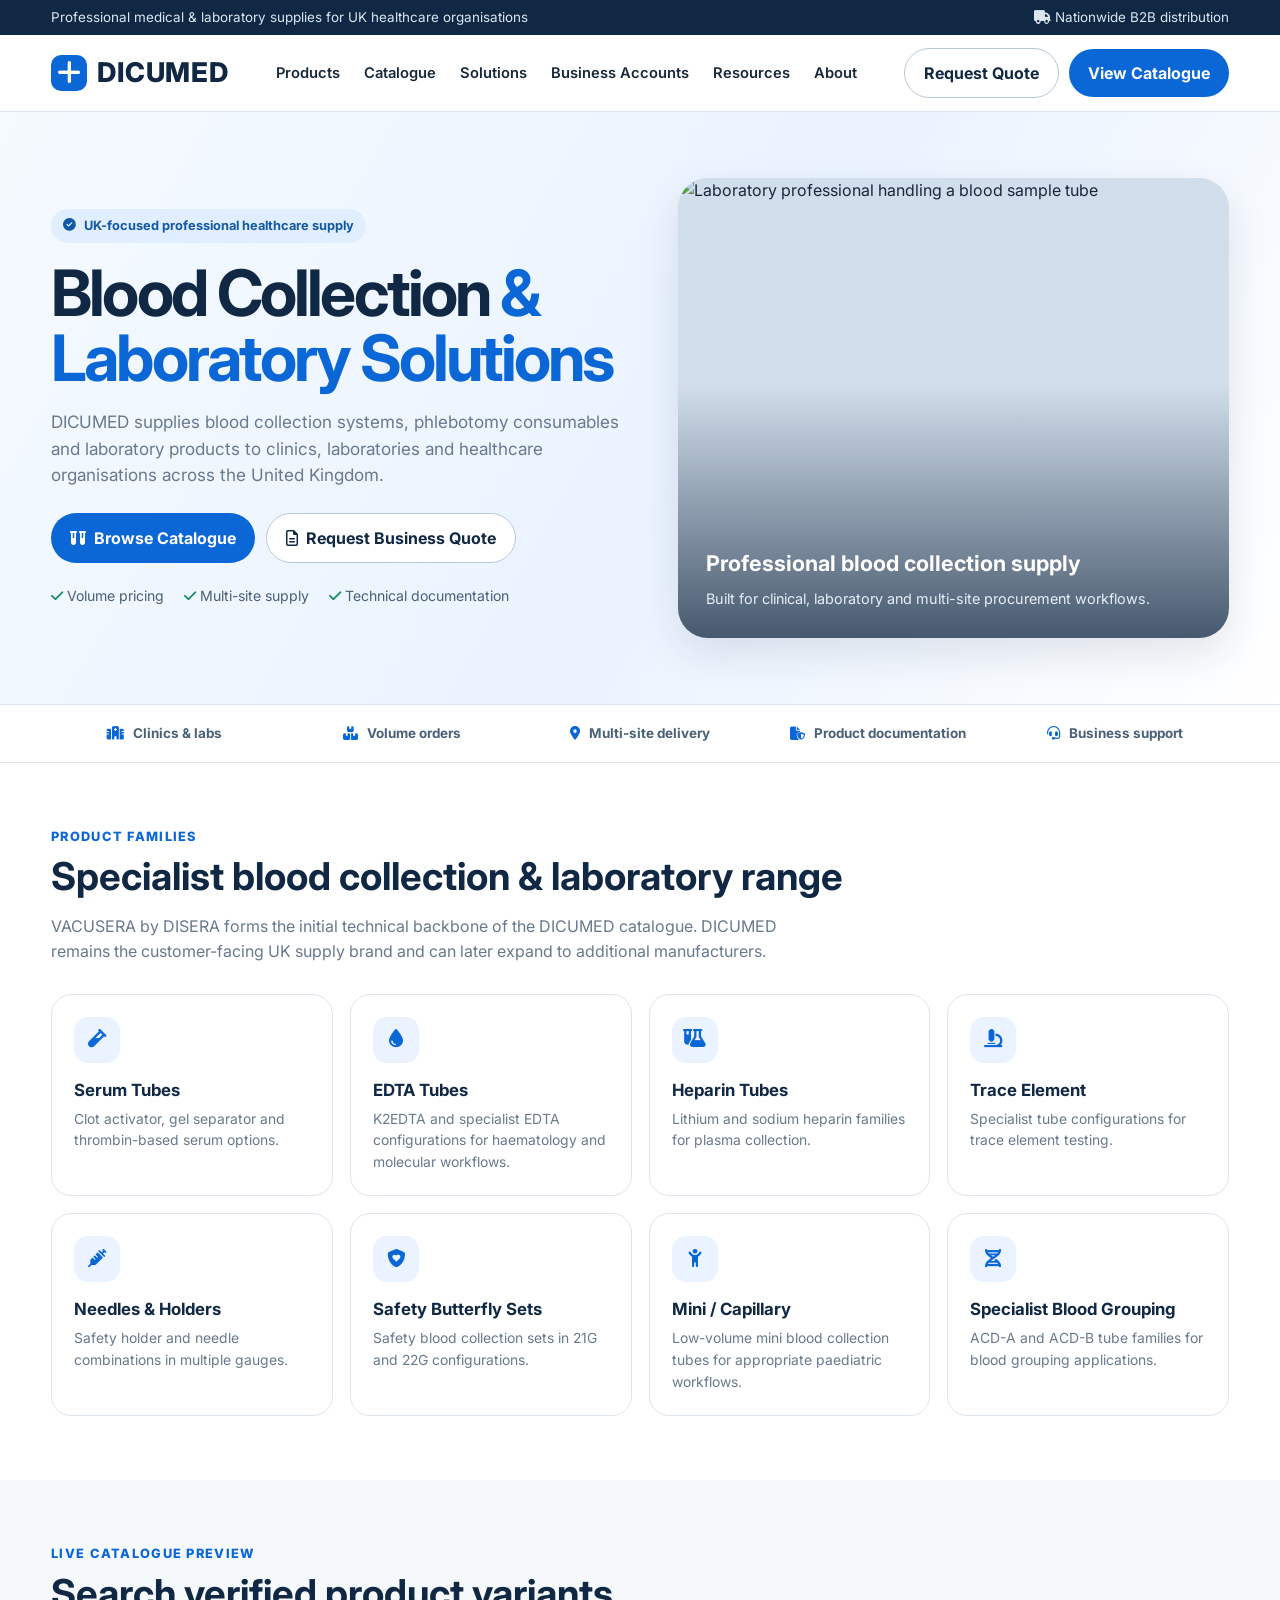
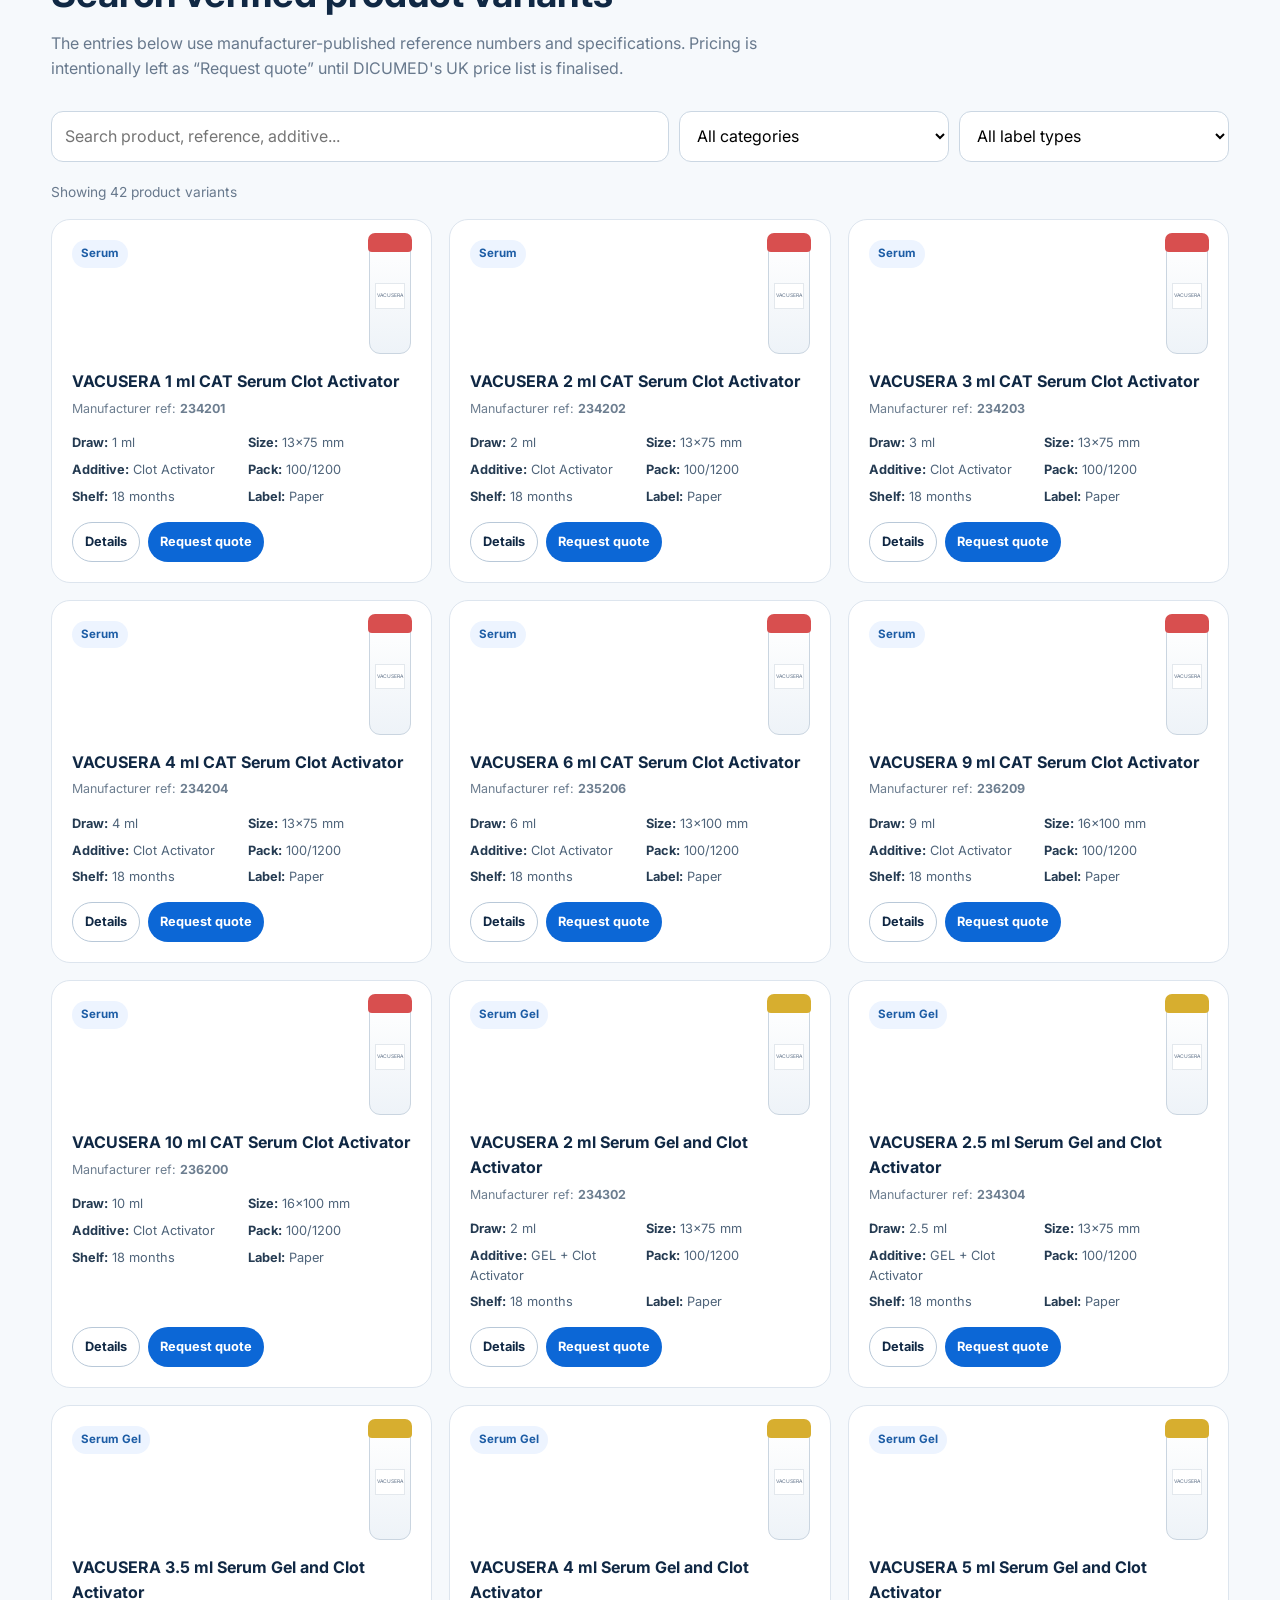
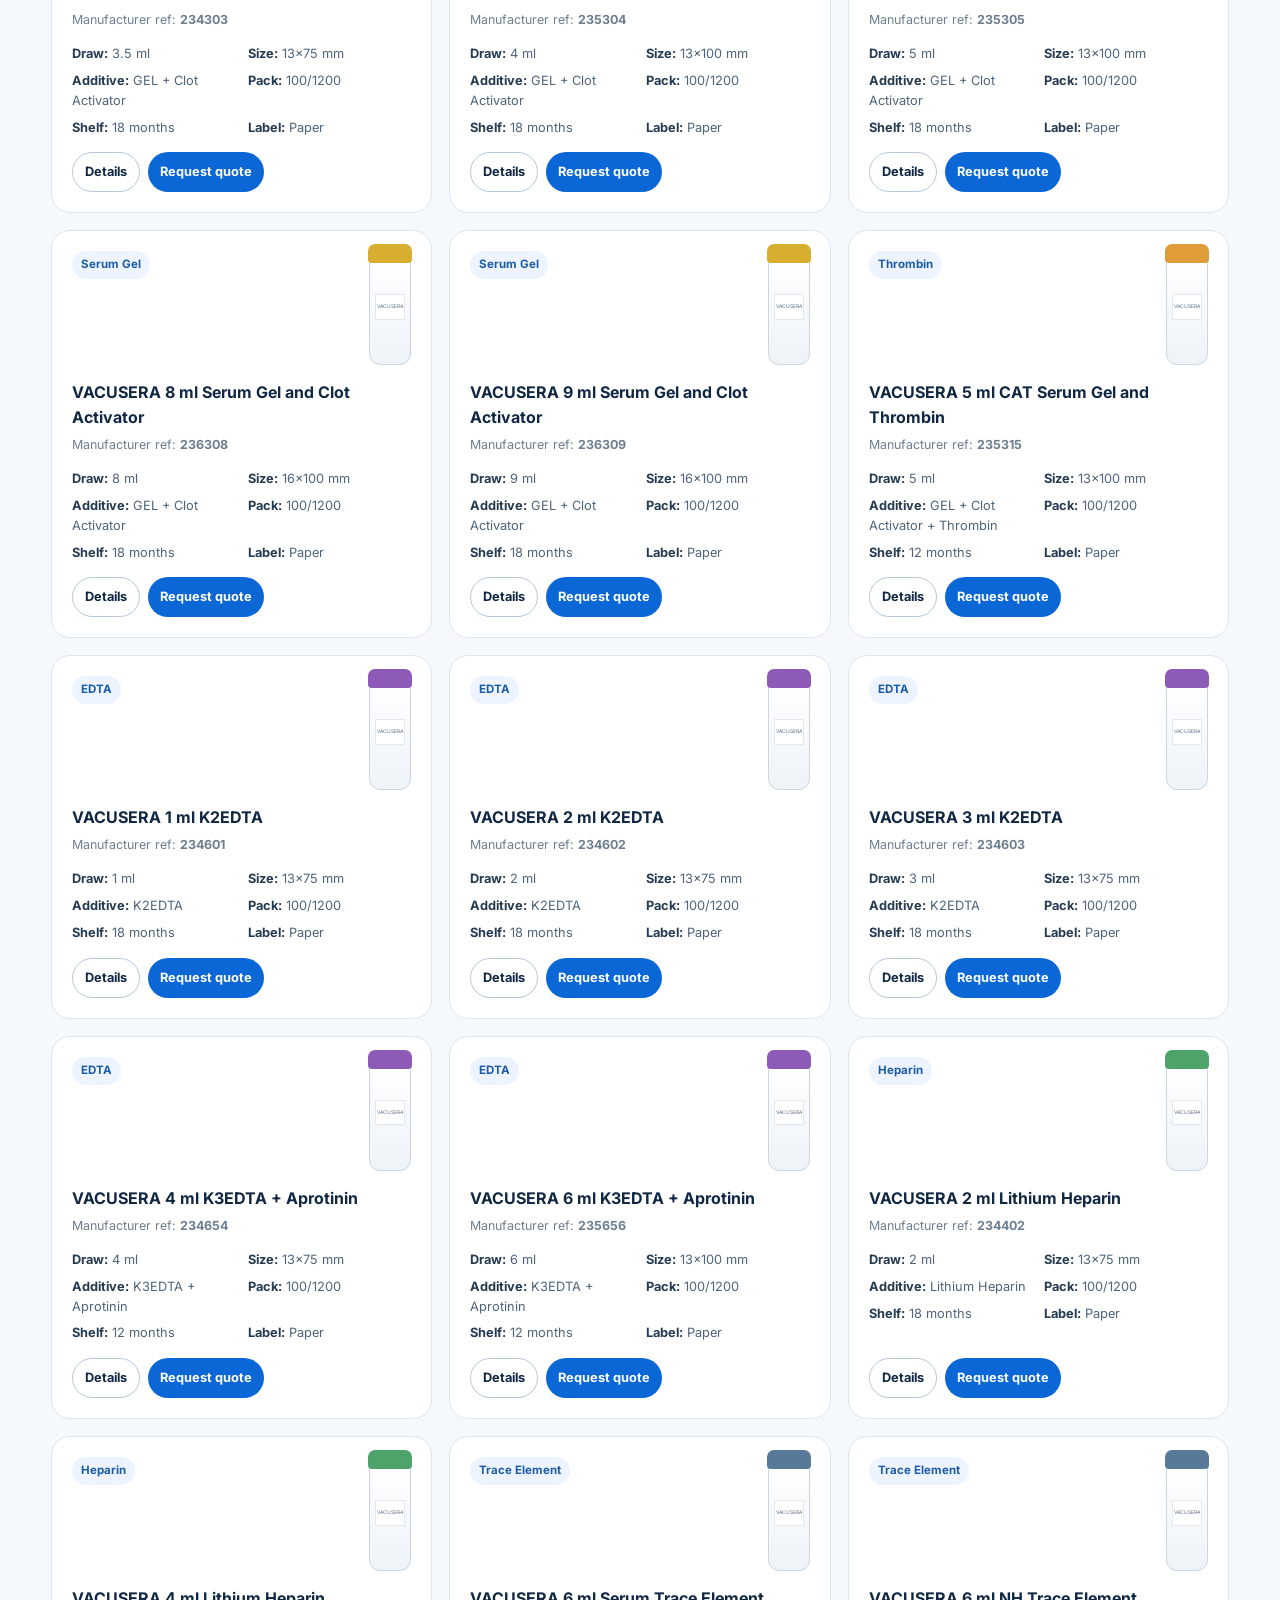
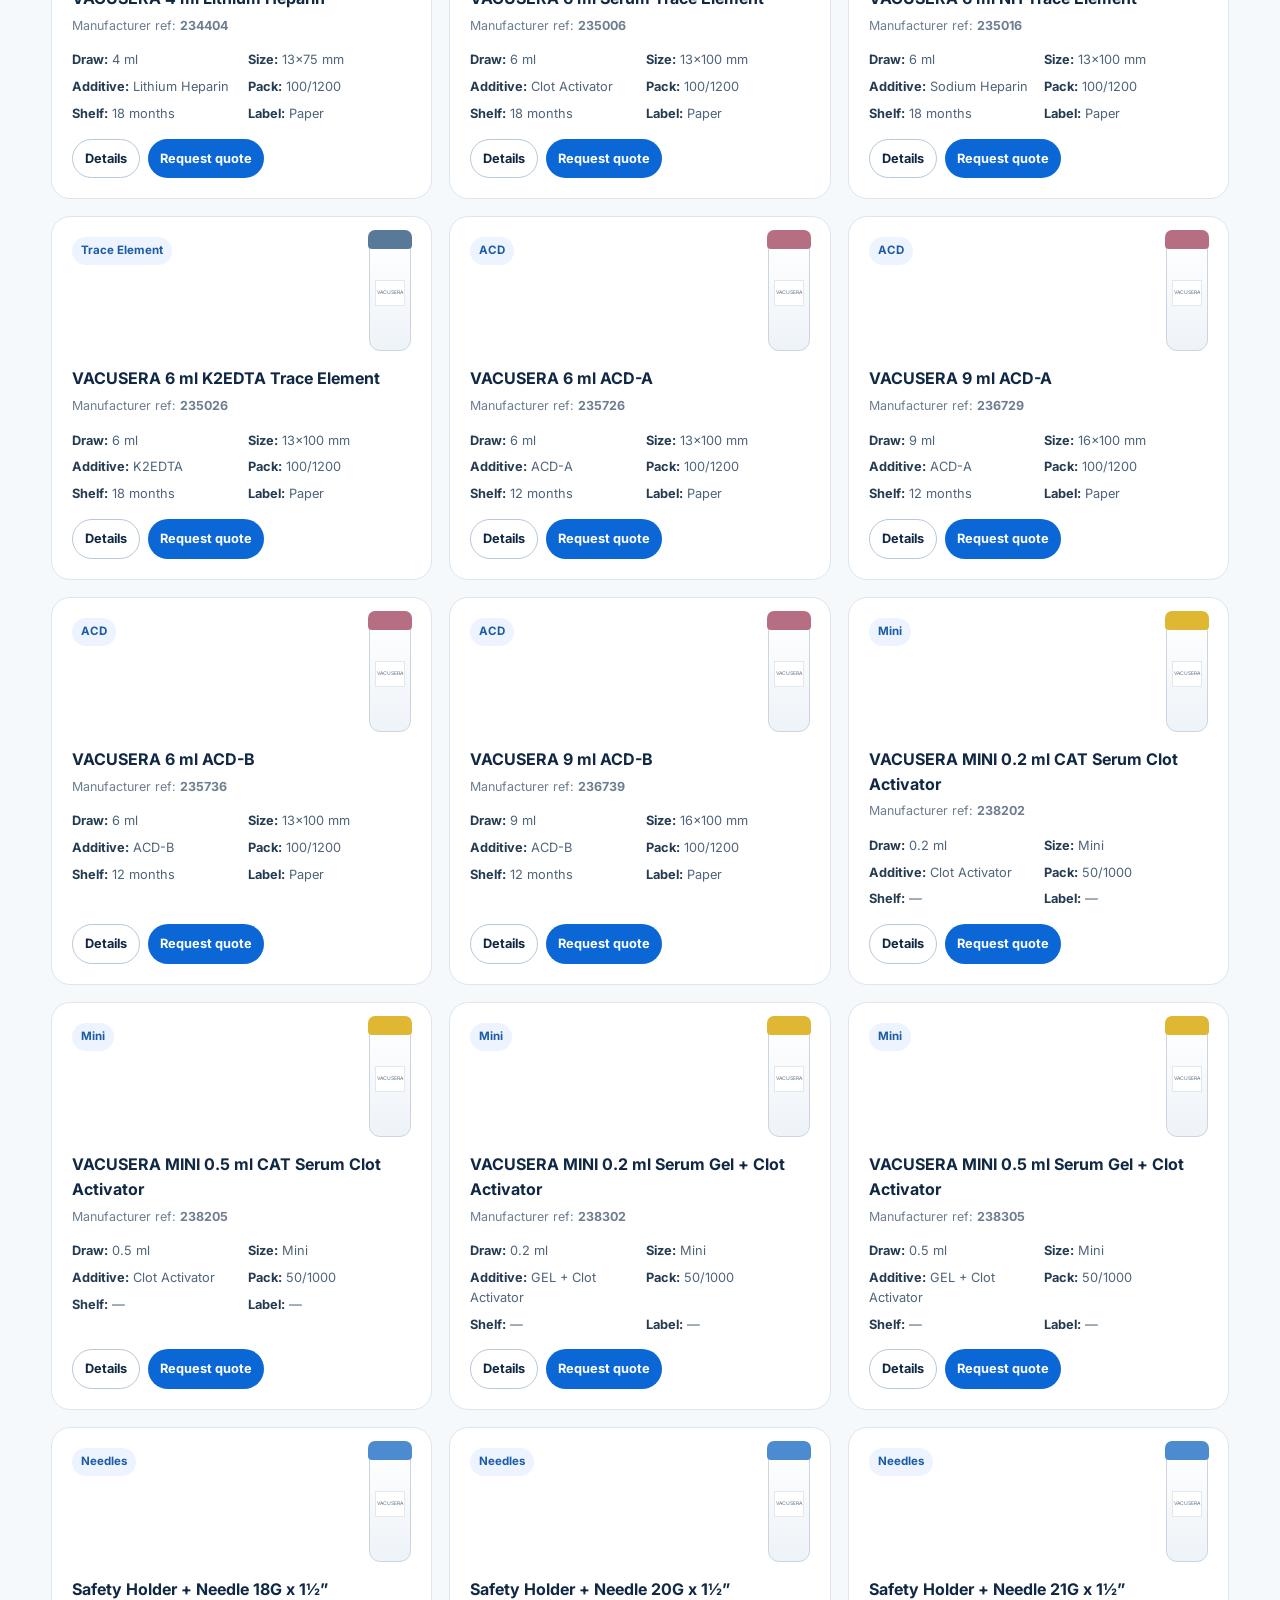
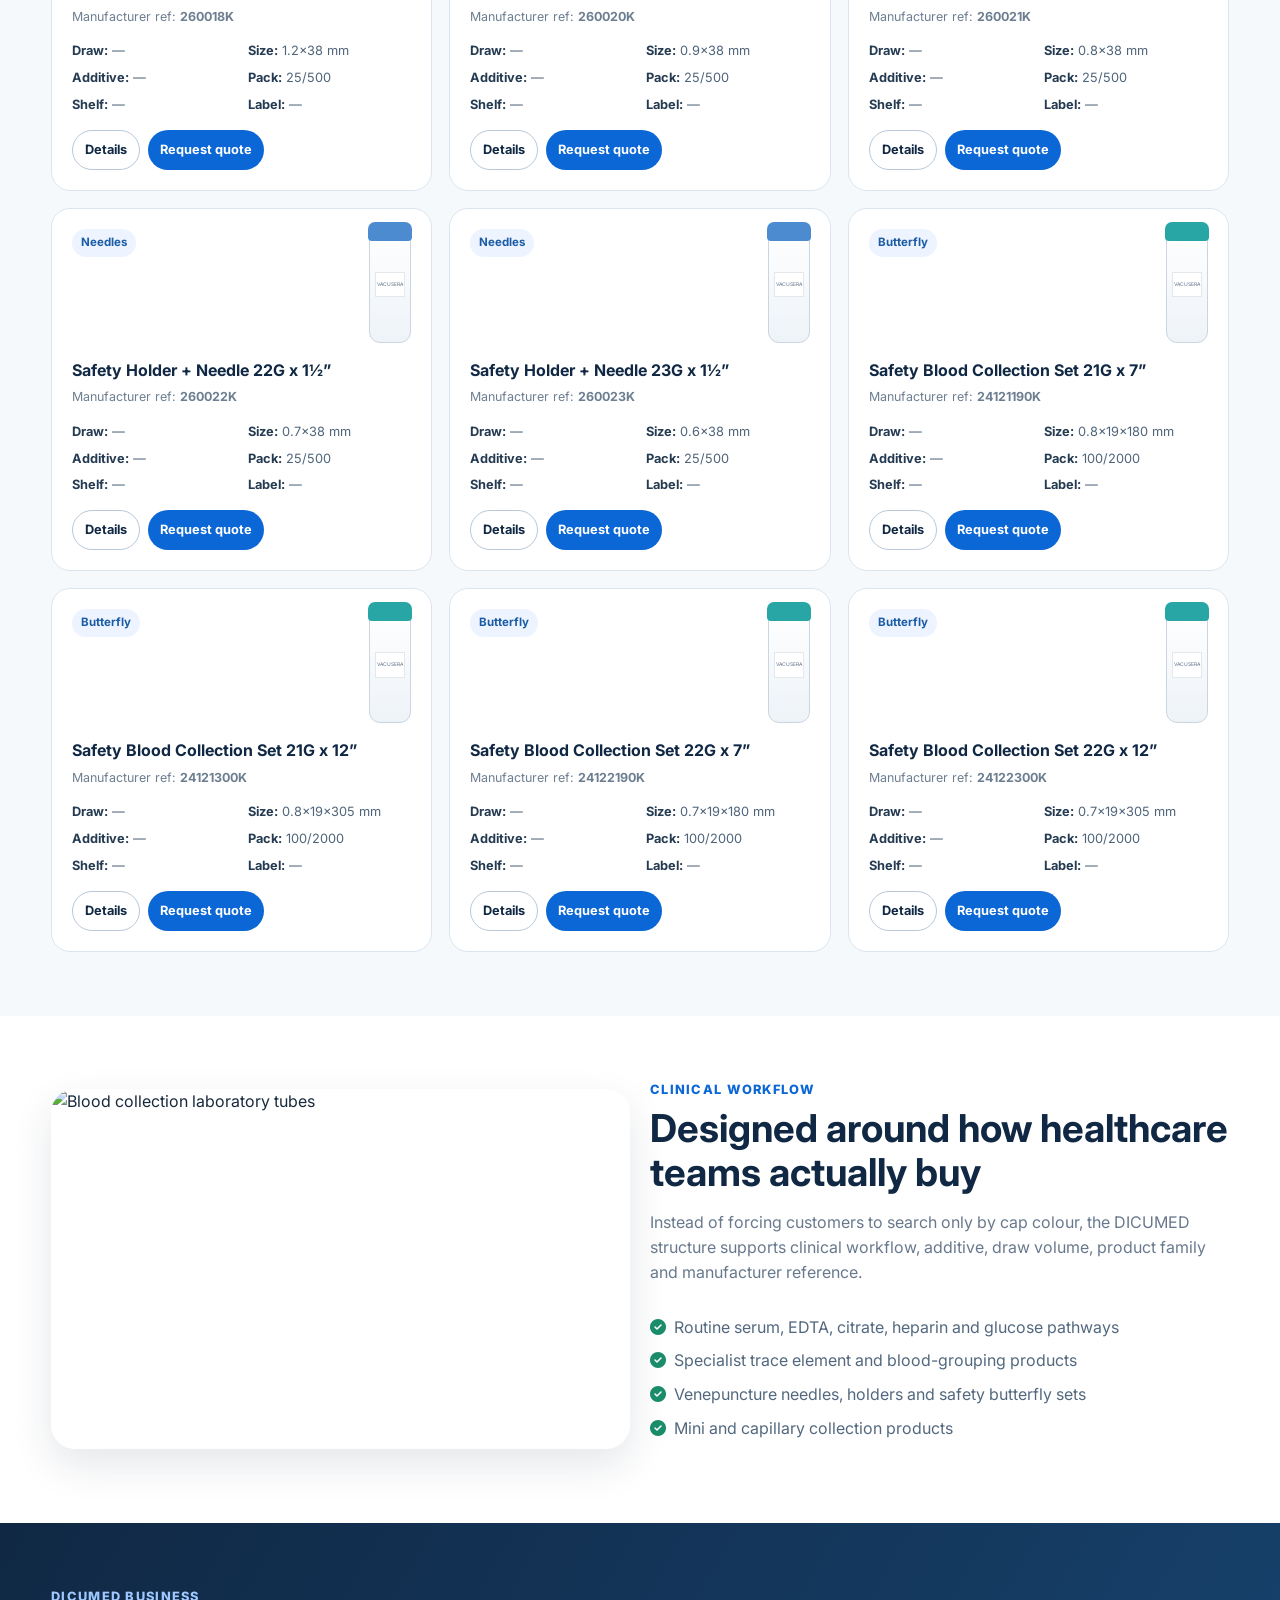
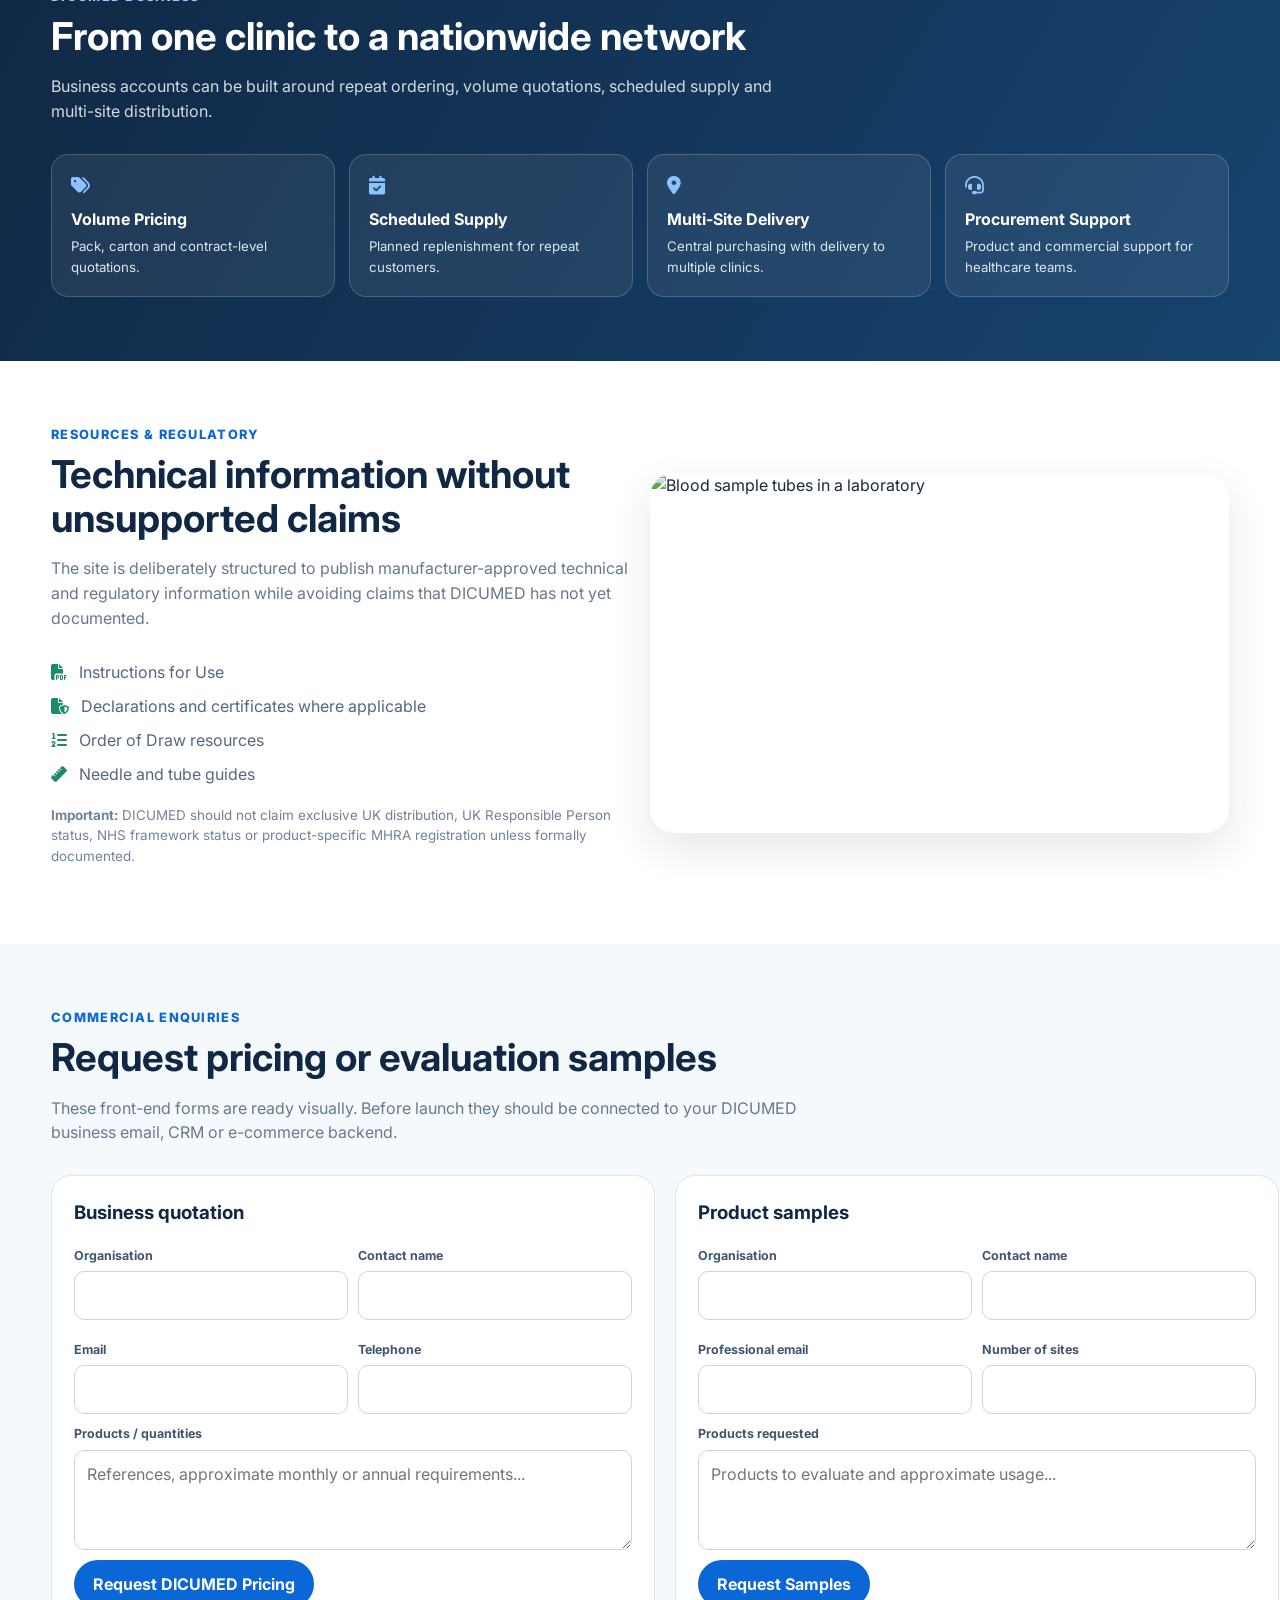
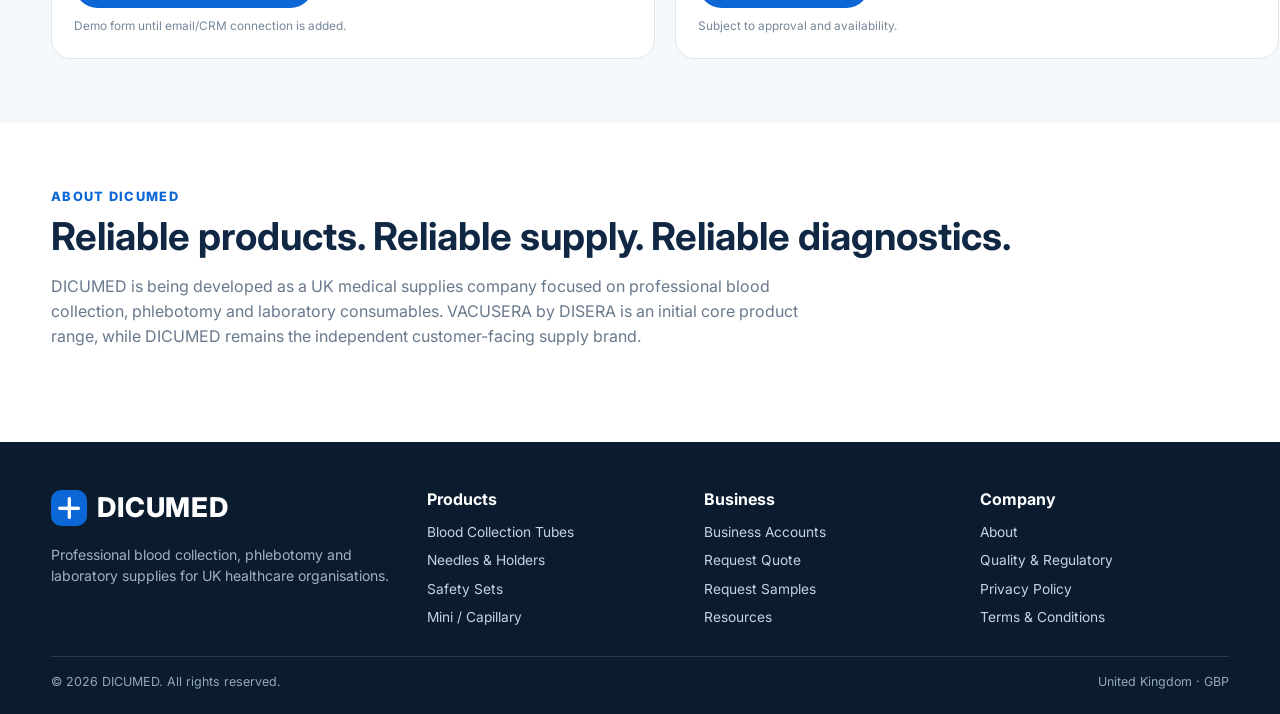
==== index.html @ ba22ffe6 "Add files via upload" ====
<!doctype html>
<html lang="en">
<head>
<meta charset="utf-8">
<meta name="viewport" content="width=device-width,initial-scale=1">
<title>DICUMED | Blood Collection & Laboratory Supplies UK</title>
<meta name="description" content="DICUMED professional blood collection, phlebotomy and laboratory supplies for UK healthcare organisations.">
<link rel="preconnect" href="https://fonts.googleapis.com">
<link rel="preconnect" href="https://fonts.gstatic.com" crossorigin>
<link href="https://fonts.googleapis.com/css2?family=Inter:wght@400;500;600;700;800&display=swap" rel="stylesheet">
<link rel="stylesheet" href="https://cdnjs.cloudflare.com/ajax/libs/font-awesome/6.6.0/css/all.min.css">
<style>
:root{--navy:#102844;--blue:#0c67d6;--blue2:#eaf3ff;--ink:#18293c;--muted:#68798d;--line:#dde5ee;--bg:#f6f9fc;--green:#1a8c69;--white:#fff;--shadow:0 16px 40px rgba(16,40,68,.11)}
*{box-sizing:border-box}html{scroll-behavior:smooth}body{margin:0;font-family:Inter,Arial,sans-serif;color:var(--ink);background:#fff;line-height:1.55}a{color:inherit;text-decoration:none}button,input,select,textarea{font:inherit}
.wrap{width:min(1200px,92%);margin:auto}
.top{background:var(--navy);color:#dbe6f1;font-size:.84rem}.top .wrap{display:flex;justify-content:space-between;gap:16px;align-items:center;min-height:35px;flex-wrap:wrap}
header{position:sticky;top:0;z-index:20;background:rgba(255,255,255,.97);border-bottom:1px solid var(--line);backdrop-filter:blur(8px)}.nav{min-height:76px;display:flex;align-items:center;justify-content:space-between;gap:22px}
.logo{display:flex;align-items:center;gap:10px;font-size:1.7rem;font-weight:800;color:var(--navy);letter-spacing:.03em}.logo span{width:36px;height:36px;border-radius:10px;background:var(--blue);display:grid;place-items:center;color:#fff}
.links{display:flex;gap:24px;align-items:center;font-size:.92rem;font-weight:600}.links a:hover{color:var(--blue)}.actions{display:flex;gap:10px;align-items:center}
.btn{border:0;border-radius:999px;padding:12px 19px;font-weight:700;cursor:pointer;display:inline-flex;align-items:center;gap:8px}.primary{background:var(--blue);color:white}.outline{border:1px solid #b8c8d8;background:white;color:var(--navy)}
.hero{background:linear-gradient(120deg,#f5faff 0,#eaf3ff 55%,#fff 100%);padding:66px 0;border-bottom:1px solid var(--line)}.heroGrid{display:grid;grid-template-columns:1.03fr .97fr;gap:42px;align-items:center}
.badge{display:inline-flex;gap:8px;align-items:center;background:#e1eeff;color:#1158a5;border-radius:999px;padding:7px 12px;font-size:.8rem;font-weight:700}
h1{font-size:clamp(2.6rem,5vw,4.7rem);line-height:1.02;letter-spacing:-.045em;color:var(--navy);margin:17px 0 19px}h1 em{font-style:normal;color:var(--blue)}.hero p{color:var(--muted);font-size:1.07rem;max-width:690px}
.heroBtns{display:flex;gap:11px;flex-wrap:wrap;margin-top:24px}.heroFacts{display:flex;gap:20px;flex-wrap:wrap;margin-top:22px;color:#496079;font-size:.88rem}.heroFacts i{color:var(--green)}
.photoCard{position:relative;min-height:460px;border-radius:30px;overflow:hidden;box-shadow:var(--shadow);background:#dce8f5}.photoCard img{width:100%;height:100%;position:absolute;object-fit:cover}.photoShade{position:absolute;inset:0;background:linear-gradient(to top,rgba(7,28,52,.7),rgba(7,28,52,.05) 55%)}
.photoCopy{position:absolute;bottom:0;padding:28px;color:white}.photoCopy h3{font-size:1.35rem;margin:0 0 7px}.photoCopy p{color:#e6eef6;font-size:.9rem;margin:0}
.trust{border-bottom:1px solid var(--line)}.trust .wrap{display:grid;grid-template-columns:repeat(5,1fr);gap:10px;padding:18px 0;text-align:center;font-size:.84rem;font-weight:700;color:#4b6178}.trust i{color:var(--blue);margin-right:6px}
section{padding:64px 0}.kicker{color:var(--blue);font-size:.8rem;font-weight:800;text-transform:uppercase;letter-spacing:.1em}h2{font-size:clamp(1.9rem,3vw,2.7rem);line-height:1.13;color:var(--navy);margin:8px 0 10px}.intro{max-width:760px;color:var(--muted);margin-bottom:30px}
.catGrid{display:grid;grid-template-columns:repeat(4,1fr);gap:17px}.cat{border:1px solid var(--line);border-radius:20px;padding:22px;background:#fff;transition:.2s;cursor:pointer}.cat:hover{transform:translateY(-3px);box-shadow:var(--shadow)}.icon{width:46px;height:46px;border-radius:14px;display:grid;place-items:center;background:var(--blue2);color:var(--blue);font-size:1.15rem;margin-bottom:14px}.cat h3{margin:0 0 6px;color:var(--navy);font-size:1.05rem}.cat p{margin:0;color:var(--muted);font-size:.87rem}
.catalogue{background:var(--bg)}.tools{display:grid;grid-template-columns:1.6fr .7fr .7fr;gap:10px;margin:20px 0}.tools input,.tools select{border:1px solid #cbd7e3;border-radius:12px;padding:12px 13px;background:white}
.count{color:var(--muted);font-size:.86rem;margin:10px 0 16px}.grid{display:grid;grid-template-columns:repeat(3,1fr);gap:17px}.product{background:white;border:1px solid var(--line);border-radius:19px;padding:20px;display:flex;flex-direction:column;min-height:320px}.prodTop{display:flex;justify-content:space-between;gap:12px;align-items:flex-start}.pill{background:#edf4ff;color:#1c5ca5;border-radius:999px;padding:5px 9px;font-size:.72rem;font-weight:700}.tubeViz{width:42px;height:114px;border:1px solid #cad5e0;border-radius:7px 7px 11px 11px;position:relative;background:linear-gradient(#fff,#eef3f8);flex:0 0 auto}.tubeViz:before{content:"";position:absolute;top:-8px;left:-2px;right:-2px;height:19px;border-radius:7px 7px 4px 4px;background:var(--cap,#d9b83a)}.tubeViz:after{content:"VACUSERA";position:absolute;left:5px;right:5px;top:42px;background:white;border:1px solid #e3e8ed;color:#61738a;font-size:5px;text-align:center;padding:8px 0}
.product h3{font-size:1rem;color:var(--navy);margin:15px 0 5px}.ref{color:#6d7e90;font-size:.78rem}.specs{display:grid;grid-template-columns:1fr 1fr;gap:7px 12px;margin:15px 0;color:#4f647a;font-size:.8rem}.specs b{color:#253b52;font-weight:700}.prodBtns{margin-top:auto;display:flex;gap:8px}.small{padding:9px 12px;font-size:.8rem}
.banner{background:linear-gradient(120deg,var(--navy),#17436f);color:white}.banner h2,.banner .intro{color:white}.banner .intro{opacity:.82}.benefits{display:grid;grid-template-columns:repeat(4,1fr);gap:14px}.benefit{border:1px solid rgba(255,255,255,.18);background:rgba(255,255,255,.07);padding:19px;border-radius:17px}.benefit i{color:#8ec2ff;font-size:1.15rem}.benefit h4{margin:9px 0 4px}.benefit p{font-size:.83rem;color:#dbe7f1;margin:0}
.imageBand{display:grid;grid-template-columns:1fr 1fr;gap:20px;align-items:center}.imageBand img{width:100%;height:360px;object-fit:cover;border-radius:24px;box-shadow:var(--shadow)}.check{list-style:none;padding:0;margin:18px 0;display:grid;gap:9px;color:#53687e}.check i{color:var(--green);margin-right:8px}
.forms{display:grid;grid-template-columns:1fr 1fr;gap:20px}form{border:1px solid var(--line);border-radius:20px;padding:22px;background:white}form h3{margin-top:0;color:var(--navy)}label{font-size:.78rem;font-weight:700;color:#40566e}.row{display:grid;grid-template-columns:1fr 1fr;gap:10px}.field{display:flex;flex-direction:column;gap:6px;margin-bottom:10px}input,textarea{border:1px solid #cad6e1;border-radius:10px;padding:11px 12px}textarea{min-height:100px;resize:vertical}.note{font-size:.74rem;color:#75879a;margin-top:9px}
footer{background:#0b1c2f;color:#c6d4e2;padding:45px 0 22px}.foot{display:grid;grid-template-columns:1.4fr repeat(3,1fr);gap:28px}footer h4{color:white;margin:0 0 10px}footer ul{list-style:none;padding:0;margin:0;display:grid;gap:7px;font-size:.86rem}.bottom{border-top:1px solid #263b51;margin-top:28px;padding-top:15px;display:flex;justify-content:space-between;gap:14px;flex-wrap:wrap;font-size:.78rem;color:#94a8bb}
.modal{position:fixed;inset:0;background:rgba(6,22,39,.6);display:none;align-items:center;justify-content:center;padding:20px;z-index:50}.modalBox{width:min(720px,96%);background:white;border-radius:22px;padding:24px;max-height:88vh;overflow:auto}.close{float:right;border:0;background:#edf2f6;border-radius:50%;width:34px;height:34px;cursor:pointer}
@media(max-width:980px){.links{display:none}.heroGrid,.imageBand,.forms{grid-template-columns:1fr}.catGrid{grid-template-columns:repeat(2,1fr)}.grid{grid-template-columns:repeat(2,1fr)}.benefits{grid-template-columns:repeat(2,1fr)}.trust .wrap{grid-template-columns:repeat(2,1fr)}.foot{grid-template-columns:1fr 1fr}}
@media(max-width:620px){.top .wrap{justify-content:center;text-align:center;padding:6px 0}.outline.hideSm{display:none}.catGrid,.grid,.benefits,.trust .wrap,.foot,.row,.tools{grid-template-columns:1fr}section{padding:50px 0}.photoCard{min-height:360px}}
</style>
</head>
<body>
<div class="top"><div class="wrap"><span>Professional medical & laboratory supplies for UK healthcare organisations</span><span><i class="fa-solid fa-truck"></i> Nationwide B2B distribution</span></div></div>
<header><div class="wrap nav">
<a href="#home" class="logo"><span><i class="fa-solid fa-plus"></i></span>DICUMED</a>
<nav class="links"><a href="#products">Products</a><a href="#catalogue">Catalogue</a><a href="#solutions">Solutions</a><a href="#business">Business Accounts</a><a href="#resources">Resources</a><a href="#about">About</a></nav>
<div class="actions"><a class="btn outline hideSm" href="#quote">Request Quote</a><a class="btn primary" href="#catalogue">View Catalogue</a></div>
</div></header>

<main>
<section class="hero" id="home"><div class="wrap heroGrid">
<div>
<div class="badge"><i class="fa-solid fa-circle-check"></i> UK-focused professional healthcare supply</div>
<h1>Blood Collection <em>& Laboratory Solutions</em></h1>
<p>DICUMED supplies blood collection systems, phlebotomy consumables and laboratory products to clinics, laboratories and healthcare organisations across the United Kingdom.</p>
<div class="heroBtns"><a class="btn primary" href="#catalogue"><i class="fa-solid fa-vials"></i> Browse Catalogue</a><a class="btn outline" href="#quote"><i class="fa-regular fa-file-lines"></i> Request Business Quote</a></div>
<div class="heroFacts"><span><i class="fa-solid fa-check"></i> Volume pricing</span><span><i class="fa-solid fa-check"></i> Multi-site supply</span><span><i class="fa-solid fa-check"></i> Technical documentation</span></div>
</div>
<div class="photoCard">
<img alt="Laboratory professional handling a blood sample tube" src="images/hero-ai.png">
<div class="photoShade"></div><div class="photoCopy"><h3>Professional blood collection supply</h3><p>Built for clinical, laboratory and multi-site procurement workflows.</p></div>
</div>
</div></section>

<div class="trust"><div class="wrap"><span><i class="fa-solid fa-hospital"></i> Clinics & labs</span><span><i class="fa-solid fa-boxes-stacked"></i> Volume orders</span><span><i class="fa-solid fa-location-dot"></i> Multi-site delivery</span><span><i class="fa-solid fa-file-shield"></i> Product documentation</span><span><i class="fa-solid fa-headset"></i> Business support</span></div></div>

<section id="products"><div class="wrap">
<div class="kicker">Product families</div><h2>Specialist blood collection & laboratory range</h2><p class="intro">VACUSERA by DISERA forms the initial technical backbone of the DICUMED catalogue. DICUMED remains the customer-facing UK supply brand and can later expand to additional manufacturers.</p>
<div class="catGrid">
<div class="cat" onclick="setCat('Serum')"><div class="icon"><i class="fa-solid fa-vial"></i></div><h3>Serum Tubes</h3><p>Clot activator, gel separator and thrombin-based serum options.</p></div>
<div class="cat" onclick="setCat('EDTA')"><div class="icon"><i class="fa-solid fa-droplet"></i></div><h3>EDTA Tubes</h3><p>K2EDTA and specialist EDTA configurations for haematology and molecular workflows.</p></div>
<div class="cat" onclick="setCat('Heparin')"><div class="icon"><i class="fa-solid fa-flask-vial"></i></div><h3>Heparin Tubes</h3><p>Lithium and sodium heparin families for plasma collection.</p></div>
<div class="cat" onclick="setCat('Trace Element')"><div class="icon"><i class="fa-solid fa-microscope"></i></div><h3>Trace Element</h3><p>Specialist tube configurations for trace element testing.</p></div>
<div class="cat" onclick="setCat('Needles')"><div class="icon"><i class="fa-solid fa-syringe"></i></div><h3>Needles & Holders</h3><p>Safety holder and needle combinations in multiple gauges.</p></div>
<div class="cat" onclick="setCat('Butterfly')"><div class="icon"><i class="fa-solid fa-shield-heart"></i></div><h3>Safety Butterfly Sets</h3><p>Safety blood collection sets in 21G and 22G configurations.</p></div>
<div class="cat" onclick="setCat('Mini')"><div class="icon"><i class="fa-solid fa-child-reaching"></i></div><h3>Mini / Capillary</h3><p>Low-volume mini blood collection tubes for appropriate paediatric workflows.</p></div>
<div class="cat" onclick="setCat('ACD')"><div class="icon"><i class="fa-solid fa-dna"></i></div><h3>Specialist Blood Grouping</h3><p>ACD-A and ACD-B tube families for blood grouping applications.</p></div>
</div>
</div></section>

<section class="catalogue" id="catalogue"><div class="wrap">
<div class="kicker">Live catalogue preview</div><h2>Search verified product variants</h2>
<p class="intro">The entries below use manufacturer-published reference numbers and specifications. Pricing is intentionally left as “Request quote” until DICUMED's UK price list is finalised.</p>
<div class="tools"><input id="search" placeholder="Search product, reference, additive..." oninput="render()"><select id="category" onchange="render()"><option value="">All categories</option></select><select id="label" onchange="render()"><option value="">All label types</option><option>Paper</option><option>Transparent</option><option>—</option></select></div>
<div class="count" id="count"></div><div class="grid" id="grid"></div>
</div></section>

<section id="solutions"><div class="wrap imageBand">
<img alt="Blood collection laboratory tubes" src="images/clinical-workflow-ai.png">
<div><div class="kicker">Clinical workflow</div><h2>Designed around how healthcare teams actually buy</h2><p class="intro">Instead of forcing customers to search only by cap colour, the DICUMED structure supports clinical workflow, additive, draw volume, product family and manufacturer reference.</p>
<ul class="check"><li><i class="fa-solid fa-check-circle"></i>Routine serum, EDTA, citrate, heparin and glucose pathways</li><li><i class="fa-solid fa-check-circle"></i>Specialist trace element and blood-grouping products</li><li><i class="fa-solid fa-check-circle"></i>Venepuncture needles, holders and safety butterfly sets</li><li><i class="fa-solid fa-check-circle"></i>Mini and capillary collection products</li></ul>
</div></div></section>

<section class="banner" id="business"><div class="wrap">
<div class="kicker" style="color:#9fc8ff">DICUMED Business</div><h2>From one clinic to a nationwide network</h2><p class="intro">Business accounts can be built around repeat ordering, volume quotations, scheduled supply and multi-site distribution.</p>
<div class="benefits"><div class="benefit"><i class="fa-solid fa-tags"></i><h4>Volume Pricing</h4><p>Pack, carton and contract-level quotations.</p></div><div class="benefit"><i class="fa-solid fa-calendar-check"></i><h4>Scheduled Supply</h4><p>Planned replenishment for repeat customers.</p></div><div class="benefit"><i class="fa-solid fa-location-dot"></i><h4>Multi-Site Delivery</h4><p>Central purchasing with delivery to multiple clinics.</p></div><div class="benefit"><i class="fa-solid fa-headset"></i><h4>Procurement Support</h4><p>Product and commercial support for healthcare teams.</p></div></div>
</div></section>

<section id="resources"><div class="wrap imageBand">
<div><div class="kicker">Resources & regulatory</div><h2>Technical information without unsupported claims</h2><p class="intro">The site is deliberately structured to publish manufacturer-approved technical and regulatory information while avoiding claims that DICUMED has not yet documented.</p>
<ul class="check"><li><i class="fa-solid fa-file-pdf"></i> Instructions for Use</li><li><i class="fa-solid fa-file-shield"></i> Declarations and certificates where applicable</li><li><i class="fa-solid fa-list-ol"></i> Order of Draw resources</li><li><i class="fa-solid fa-ruler"></i> Needle and tube guides</li></ul>
<p style="font-size:.84rem;color:#718398"><strong>Important:</strong> DICUMED should not claim exclusive UK distribution, UK Responsible Person status, NHS framework status or product-specific MHRA registration unless formally documented.</p></div>
<img alt="Blood sample tubes in a laboratory" src="images/resources-ai.png">
</div></section>

<section class="catalogue" id="quote"><div class="wrap">
<div class="kicker">Commercial enquiries</div><h2>Request pricing or evaluation samples</h2><p class="intro">These front-end forms are ready visually. Before launch they should be connected to your DICUMED business email, CRM or e-commerce backend.</p>
<div class="forms">
<form onsubmit="demo(event,'quote')"><h3>Business quotation</h3><div class="row"><div class="field"><label>Organisation</label><input required></div><div class="field"><label>Contact name</label><input required></div><div class="field"><label>Email</label><input required type="email"></div><div class="field"><label>Telephone</label><input></div></div><div class="field"><label>Products / quantities</label><textarea placeholder="References, approximate monthly or annual requirements..."></textarea></div><button class="btn primary">Request DICUMED Pricing</button><div class="note">Demo form until email/CRM connection is added.</div></form>
<form onsubmit="demo(event,'sample')"><h3>Product samples</h3><div class="row"><div class="field"><label>Organisation</label><input required></div><div class="field"><label>Contact name</label><input required></div><div class="field"><label>Professional email</label><input required type="email"></div><div class="field"><label>Number of sites</label><input type="number" min="1"></div></div><div class="field"><label>Products requested</label><textarea placeholder="Products to evaluate and approximate usage..."></textarea></div><button class="btn primary">Request Samples</button><div class="note">Subject to approval and availability.</div></form>
</div>
</div></section>

<section id="about"><div class="wrap"><div class="kicker">About DICUMED</div><h2>Reliable products. Reliable supply. Reliable diagnostics.</h2><p class="intro">DICUMED is being developed as a UK medical supplies company focused on professional blood collection, phlebotomy and laboratory consumables. VACUSERA by DISERA is an initial core product range, while DICUMED remains the independent customer-facing supply brand.</p></div></section>
</main>

<footer><div class="wrap"><div class="foot"><div><div class="logo" style="color:white;margin-bottom:12px"><span><i class="fa-solid fa-plus"></i></span>DICUMED</div><p style="color:#9fb1c2;font-size:.88rem;max-width:340px">Professional blood collection, phlebotomy and laboratory supplies for UK healthcare organisations.</p></div><div><h4>Products</h4><ul><li><a href="#catalogue">Blood Collection Tubes</a></li><li><a href="#catalogue">Needles & Holders</a></li><li><a href="#catalogue">Safety Sets</a></li><li><a href="#catalogue">Mini / Capillary</a></li></ul></div><div><h4>Business</h4><ul><li><a href="#business">Business Accounts</a></li><li><a href="#quote">Request Quote</a></li><li><a href="#quote">Request Samples</a></li><li><a href="#resources">Resources</a></li></ul></div><div><h4>Company</h4><ul><li><a href="#about">About</a></li><li><a href="#resources">Quality & Regulatory</a></li><li><a href="#">Privacy Policy</a></li><li><a href="#">Terms & Conditions</a></li></ul></div></div><div class="bottom"><span>© 2026 DICUMED. All rights reserved.</span><span>United Kingdom · GBP</span></div></div></footer>

<div class="modal" id="modal" onclick="if(event.target===this)closeModal()"><div class="modalBox"><button class="close" onclick="closeModal()">×</button><div id="modalContent"></div></div></div>

<script>
const products=[{"category": "Serum", "name": "VACUSERA 1 ml CAT Serum Clot Activator", "ref": "234201", "draw": "1 ml", "size": "13x75 mm", "additive": "Clot Activator", "shelf": "18 months", "label": "Paper", "pack": "100/1200"}, {"category": "Serum", "name": "VACUSERA 2 ml CAT Serum Clot Activator", "ref": "234202", "draw": "2 ml", "size": "13x75 mm", "additive": "Clot Activator", "shelf": "18 months", "label": "Paper", "pack": "100/1200"}, {"category": "Serum", "name": "VACUSERA 3 ml CAT Serum Clot Activator", "ref": "234203", "draw": "3 ml", "size": "13x75 mm", "additive": "Clot Activator", "shelf": "18 months", "label": "Paper", "pack": "100/1200"}, {"category": "Serum", "name": "VACUSERA 4 ml CAT Serum Clot Activator", "ref": "234204", "draw": "4 ml", "size": "13x75 mm", "additive": "Clot Activator", "shelf": "18 months", "label": "Paper", "pack": "100/1200"}, {"category": "Serum", "name": "VACUSERA 6 ml CAT Serum Clot Activator", "ref": "235206", "draw": "6 ml", "size": "13x100 mm", "additive": "Clot Activator", "shelf": "18 months", "label": "Paper", "pack": "100/1200"}, {"category": "Serum", "name": "VACUSERA 9 ml CAT Serum Clot Activator", "ref": "236209", "draw": "9 ml", "size": "16x100 mm", "additive": "Clot Activator", "shelf": "18 months", "label": "Paper", "pack": "100/1200"}, {"category": "Serum", "name": "VACUSERA 10 ml CAT Serum Clot Activator", "ref": "236200", "draw": "10 ml", "size": "16x100 mm", "additive": "Clot Activator", "shelf": "18 months", "label": "Paper", "pack": "100/1200"}, {"category": "Serum Gel", "name": "VACUSERA 2 ml Serum Gel and Clot Activator", "ref": "234302", "draw": "2 ml", "size": "13x75 mm", "additive": "GEL + Clot Activator", "shelf": "18 months", "label": "Paper", "pack": "100/1200"}, {"category": "Serum Gel", "name": "VACUSERA 2.5 ml Serum Gel and Clot Activator", "ref": "234304", "draw": "2.5 ml", "size": "13x75 mm", "additive": "GEL + Clot Activator", "shelf": "18 months", "label": "Paper", "pack": "100/1200"}, {"category": "Serum Gel", "name": "VACUSERA 3.5 ml Serum Gel and Clot Activator", "ref": "234303", "draw": "3.5 ml", "size": "13x75 mm", "additive": "GEL + Clot Activator", "shelf": "18 months", "label": "Paper", "pack": "100/1200"}, {"category": "Serum Gel", "name": "VACUSERA 4 ml Serum Gel and Clot Activator", "ref": "235304", "draw": "4 ml", "size": "13x100 mm", "additive": "GEL + Clot Activator", "shelf": "18 months", "label": "Paper", "pack": "100/1200"}, {"category": "Serum Gel", "name": "VACUSERA 5 ml Serum Gel and Clot Activator", "ref": "235305", "draw": "5 ml", "size": "13x100 mm", "additive": "GEL + Clot Activator", "shelf": "18 months", "label": "Paper", "pack": "100/1200"}, {"category": "Serum Gel", "name": "VACUSERA 8 ml Serum Gel and Clot Activator", "ref": "236308", "draw": "8 ml", "size": "16x100 mm", "additive": "GEL + Clot Activator", "shelf": "18 months", "label": "Paper", "pack": "100/1200"}, {"category": "Serum Gel", "name": "VACUSERA 9 ml Serum Gel and Clot Activator", "ref": "236309", "draw": "9 ml", "size": "16x100 mm", "additive": "GEL + Clot Activator", "shelf": "18 months", "label": "Paper", "pack": "100/1200"}, {"category": "Thrombin", "name": "VACUSERA 5 ml CAT Serum Gel and Thrombin", "ref": "235315", "draw": "5 ml", "size": "13x100 mm", "additive": "GEL + Clot Activator + Thrombin", "shelf": "12 months", "label": "Paper", "pack": "100/1200"}, {"category": "EDTA", "name": "VACUSERA 1 ml K2EDTA", "ref": "234601", "draw": "1 ml", "size": "13x75 mm", "additive": "K2EDTA", "shelf": "18 months", "label": "Paper", "pack": "100/1200"}, {"category": "EDTA", "name": "VACUSERA 2 ml K2EDTA", "ref": "234602", "draw": "2 ml", "size": "13x75 mm", "additive": "K2EDTA", "shelf": "18 months", "label": "Paper", "pack": "100/1200"}, {"category": "EDTA", "name": "VACUSERA 3 ml K2EDTA", "ref": "234603", "draw": "3 ml", "size": "13x75 mm", "additive": "K2EDTA", "shelf": "18 months", "label": "Paper", "pack": "100/1200"}, {"category": "EDTA", "name": "VACUSERA 4 ml K3EDTA + Aprotinin", "ref": "234654", "draw": "4 ml", "size": "13x75 mm", "additive": "K3EDTA + Aprotinin", "shelf": "12 months", "label": "Paper", "pack": "100/1200"}, {"category": "EDTA", "name": "VACUSERA 6 ml K3EDTA + Aprotinin", "ref": "235656", "draw": "6 ml", "size": "13x100 mm", "additive": "K3EDTA + Aprotinin", "shelf": "12 months", "label": "Paper", "pack": "100/1200"}, {"category": "Heparin", "name": "VACUSERA 2 ml Lithium Heparin", "ref": "234402", "draw": "2 ml", "size": "13x75 mm", "additive": "Lithium Heparin", "shelf": "18 months", "label": "Paper", "pack": "100/1200"}, {"category": "Heparin", "name": "VACUSERA 4 ml Lithium Heparin", "ref": "234404", "draw": "4 ml", "size": "13x75 mm", "additive": "Lithium Heparin", "shelf": "18 months", "label": "Paper", "pack": "100/1200"}, {"category": "Trace Element", "name": "VACUSERA 6 ml Serum Trace Element", "ref": "235006", "draw": "6 ml", "size": "13x100 mm", "additive": "Clot Activator", "shelf": "18 months", "label": "Paper", "pack": "100/1200"}, {"category": "Trace Element", "name": "VACUSERA 6 ml NH Trace Element", "ref": "235016", "draw": "6 ml", "size": "13x100 mm", "additive": "Sodium Heparin", "shelf": "18 months", "label": "Paper", "pack": "100/1200"}, {"category": "Trace Element", "name": "VACUSERA 6 ml K2EDTA Trace Element", "ref": "235026", "draw": "6 ml", "size": "13x100 mm", "additive": "K2EDTA", "shelf": "18 months", "label": "Paper", "pack": "100/1200"}, {"category": "ACD", "name": "VACUSERA 6 ml ACD-A", "ref": "235726", "draw": "6 ml", "size": "13x100 mm", "additive": "ACD-A", "shelf": "12 months", "label": "Paper", "pack": "100/1200"}, {"category": "ACD", "name": "VACUSERA 9 ml ACD-A", "ref": "236729", "draw": "9 ml", "size": "16x100 mm", "additive": "ACD-A", "shelf": "12 months", "label": "Paper", "pack": "100/1200"}, {"category": "ACD", "name": "VACUSERA 6 ml ACD-B", "ref": "235736", "draw": "6 ml", "size": "13x100 mm", "additive": "ACD-B", "shelf": "12 months", "label": "Paper", "pack": "100/1200"}, {"category": "ACD", "name": "VACUSERA 9 ml ACD-B", "ref": "236739", "draw": "9 ml", "size": "16x100 mm", "additive": "ACD-B", "shelf": "12 months", "label": "Paper", "pack": "100/1200"}, {"category": "Mini", "name": "VACUSERA MINI 0.2 ml CAT Serum Clot Activator", "ref": "238202", "draw": "0.2 ml", "size": "Mini", "additive": "Clot Activator", "shelf": "—", "label": "—", "pack": "50/1000"}, {"category": "Mini", "name": "VACUSERA MINI 0.5 ml CAT Serum Clot Activator", "ref": "238205", "draw": "0.5 ml", "size": "Mini", "additive": "Clot Activator", "shelf": "—", "label": "—", "pack": "50/1000"}, {"category": "Mini", "name": "VACUSERA MINI 0.2 ml Serum Gel + Clot Activator", "ref": "238302", "draw": "0.2 ml", "size": "Mini", "additive": "GEL + Clot Activator", "shelf": "—", "label": "—", "pack": "50/1000"}, {"category": "Mini", "name": "VACUSERA MINI 0.5 ml Serum Gel + Clot Activator", "ref": "238305", "draw": "0.5 ml", "size": "Mini", "additive": "GEL + Clot Activator", "shelf": "—", "label": "—", "pack": "50/1000"}, {"category": "Needles", "name": "Safety Holder + Needle 18G x 1½”", "ref": "260018K", "draw": "—", "size": "1.2x38 mm", "additive": "—", "shelf": "—", "label": "—", "pack": "25/500"}, {"category": "Needles", "name": "Safety Holder + Needle 20G x 1½”", "ref": "260020K", "draw": "—", "size": "0.9x38 mm", "additive": "—", "shelf": "—", "label": "—", "pack": "25/500"}, {"category": "Needles", "name": "Safety Holder + Needle 21G x 1½”", "ref": "260021K", "draw": "—", "size": "0.8x38 mm", "additive": "—", "shelf": "—", "label": "—", "pack": "25/500"}, {"category": "Needles", "name": "Safety Holder + Needle 22G x 1½”", "ref": "260022K", "draw": "—", "size": "0.7x38 mm", "additive": "—", "shelf": "—", "label": "—", "pack": "25/500"}, {"category": "Needles", "name": "Safety Holder + Needle 23G x 1½”", "ref": "260023K", "draw": "—", "size": "0.6x38 mm", "additive": "—", "shelf": "—", "label": "—", "pack": "25/500"}, {"category": "Butterfly", "name": "Safety Blood Collection Set 21G x 7”", "ref": "24121190K", "draw": "—", "size": "0.8x19x180 mm", "additive": "—", "shelf": "—", "label": "—", "pack": "100/2000"}, {"category": "Butterfly", "name": "Safety Blood Collection Set 21G x 12”", "ref": "24121300K", "draw": "—", "size": "0.8x19x305 mm", "additive": "—", "shelf": "—", "label": "—", "pack": "100/2000"}, {"category": "Butterfly", "name": "Safety Blood Collection Set 22G x 7”", "ref": "24122190K", "draw": "—", "size": "0.7x19x180 mm", "additive": "—", "shelf": "—", "label": "—", "pack": "100/2000"}, {"category": "Butterfly", "name": "Safety Blood Collection Set 22G x 12”", "ref": "24122300K", "draw": "—", "size": "0.7x19x305 mm", "additive": "—", "shelf": "—", "label": "—", "pack": "100/2000"}];
const catColors={"Serum":"#d84f4f","Serum Gel":"#d7ae2f","Thrombin":"#df9c39","EDTA":"#8d5ab7","Heparin":"#4da36a","Trace Element":"#587a98","ACD":"#b66e82","Mini":"#e0b733","Needles":"#4d8bd1","Butterfly":"#28a6a6"};
const sel=document.getElementById('category');[...new Set(products.map(p=>p.category))].sort().forEach(c=>{let o=document.createElement('option');o.value=c;o.textContent=c;sel.appendChild(o);});
function render(){
 let q=document.getElementById('search').value.toLowerCase().trim();
 let c=sel.value, l=document.getElementById('label').value;
 let list=products.filter(p=>(!c||p.category===c)&&(!l||p.label===l)&&(!q||Object.values(p).join(' ').toLowerCase().includes(q)));
 document.getElementById('count').textContent=`Showing ${list.length} product variants`;
 document.getElementById('grid').innerHTML=list.map((p,i)=>`<article class="product">
 <div class="prodTop"><span class="pill">${p.category}</span><div class="tubeViz" style="--cap:${catColors[p.category]||'#d0a930'}"></div></div>
 <h3>${p.name}</h3><div class="ref">Manufacturer ref: <strong>${p.ref}</strong></div>
 <div class="specs"><span><b>Draw:</b> ${p.draw}</span><span><b>Size:</b> ${p.size}</span><span><b>Additive:</b> ${p.additive}</span><span><b>Pack:</b> ${p.pack}</span><span><b>Shelf:</b> ${p.shelf}</span><span><b>Label:</b> ${p.label}</span></div>
 <div class="prodBtns"><button class="btn outline small" onclick="openProduct('${p.ref}')">Details</button><a class="btn primary small" href="#quote">Request quote</a></div></article>`).join('');
}
function setCat(c){sel.value=c;render();document.getElementById('catalogue').scrollIntoView({behavior:'smooth'})}
function openProduct(ref){let p=products.find(x=>x.ref===ref);document.getElementById('modalContent').innerHTML=`<div class="kicker">${p.category}</div><h2 style="font-size:1.7rem">${p.name}</h2><p><strong>Manufacturer reference:</strong> ${p.ref}</p><div class="specs" style="font-size:.9rem"><span><b>Draw volume:</b> ${p.draw}</span><span><b>Tube/needle size:</b> ${p.size}</span><span><b>Additive:</b> ${p.additive}</span><span><b>Shelf life:</b> ${p.shelf}</span><span><b>Label:</b> ${p.label}</span><span><b>Pack / carton:</b> ${p.pack}</span></div><p style="color:#6a7c90">Technical data should be checked against the latest approved manufacturer documentation before commercial supply.</p><a class="btn primary" href="#quote" onclick="closeModal()">Request pricing</a>`;document.getElementById('modal').style.display='flex'}
function closeModal(){document.getElementById('modal').style.display='none'}
function demo(e,type){e.preventDefault();alert(type==='quote'?'Quotation form is visually ready. Next step: connect it to your DICUMED email or CRM.':'Sample request form is visually ready. Next step: connect it to your DICUMED email or CRM.');}
render();
</script>
</body>
</html>
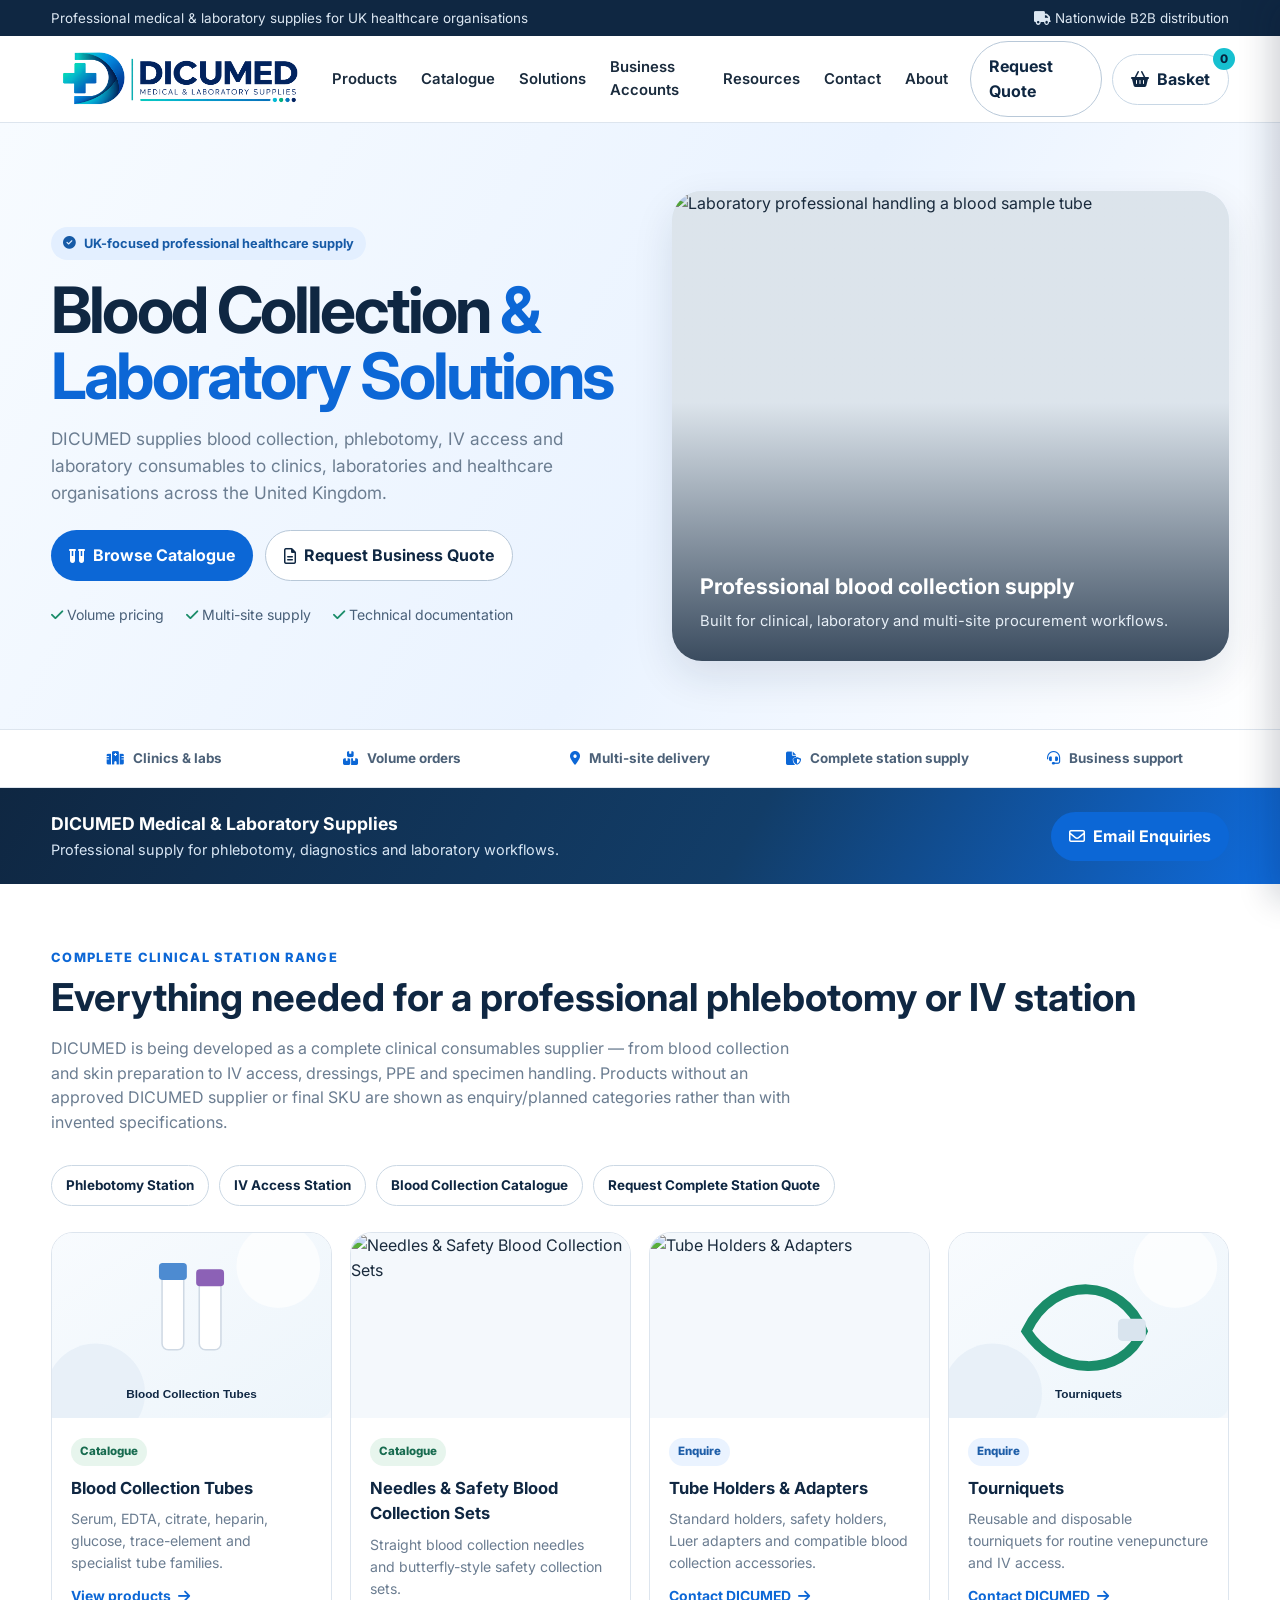
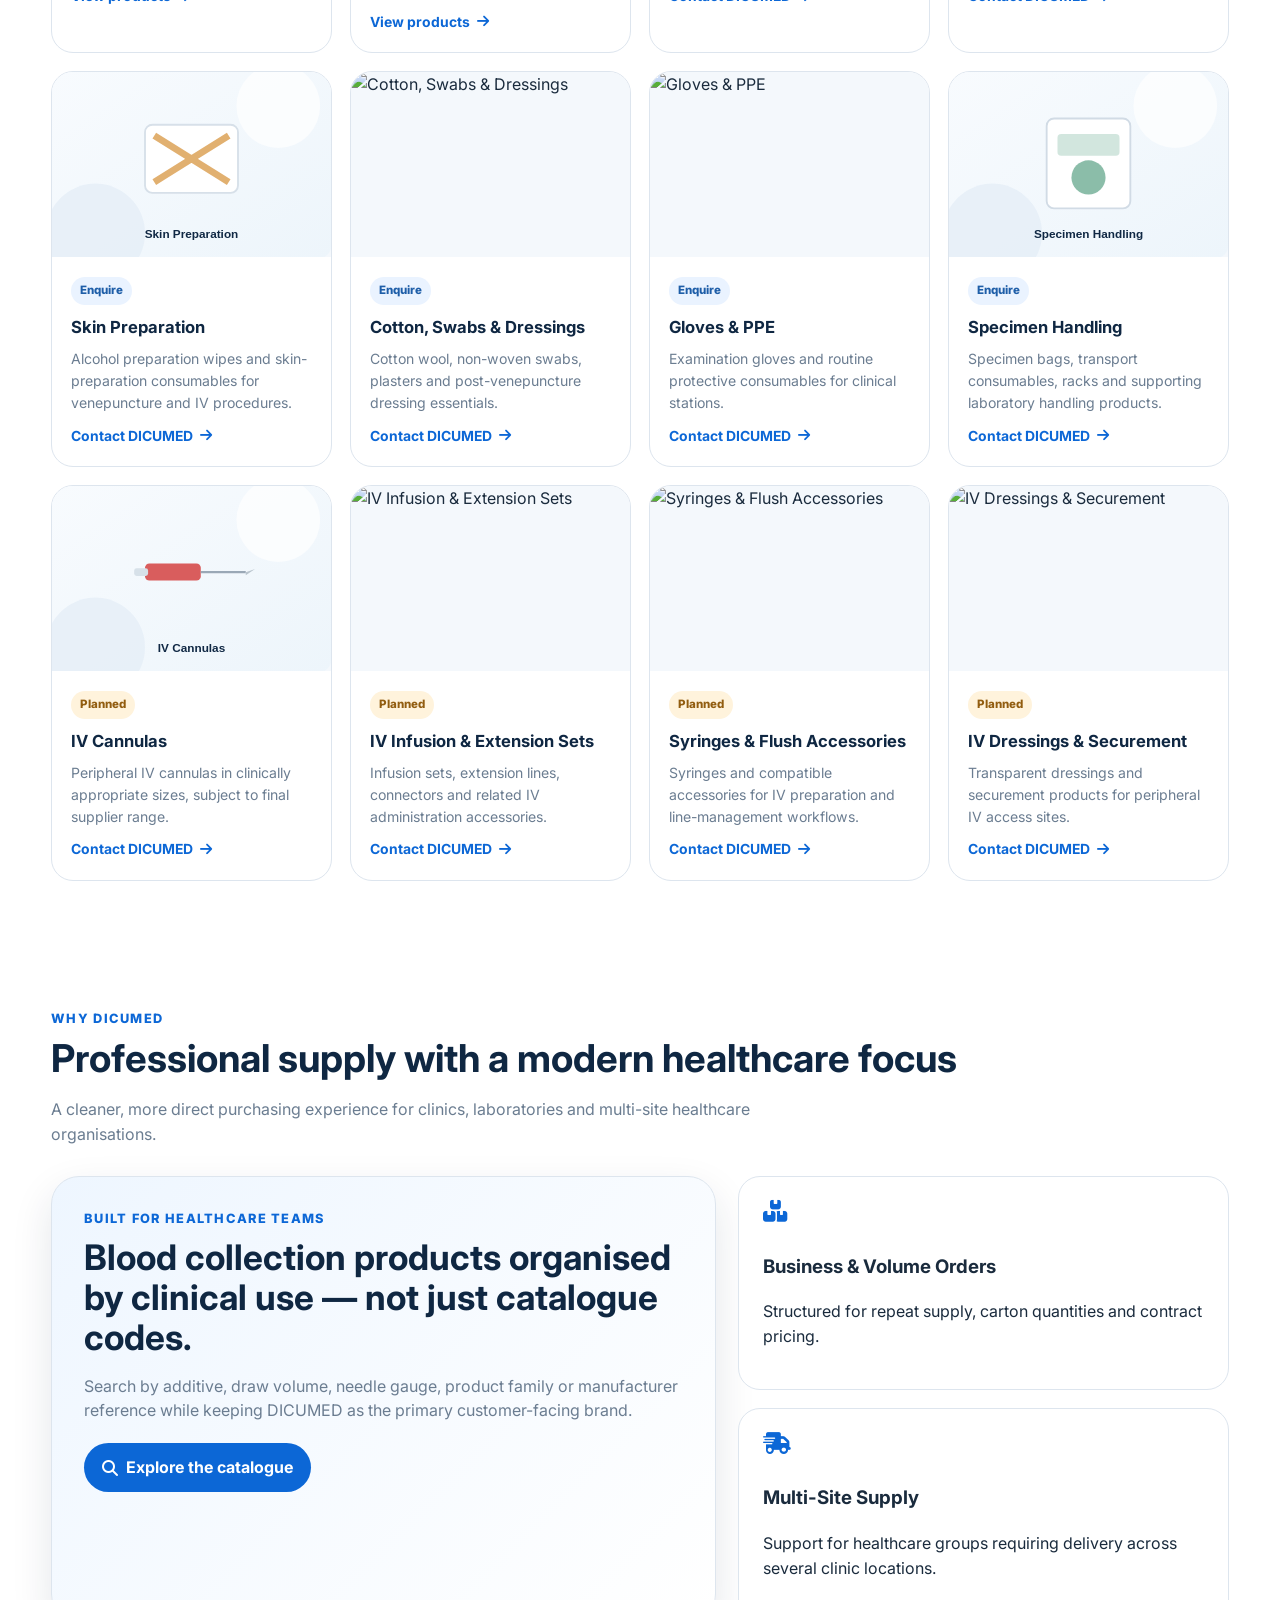
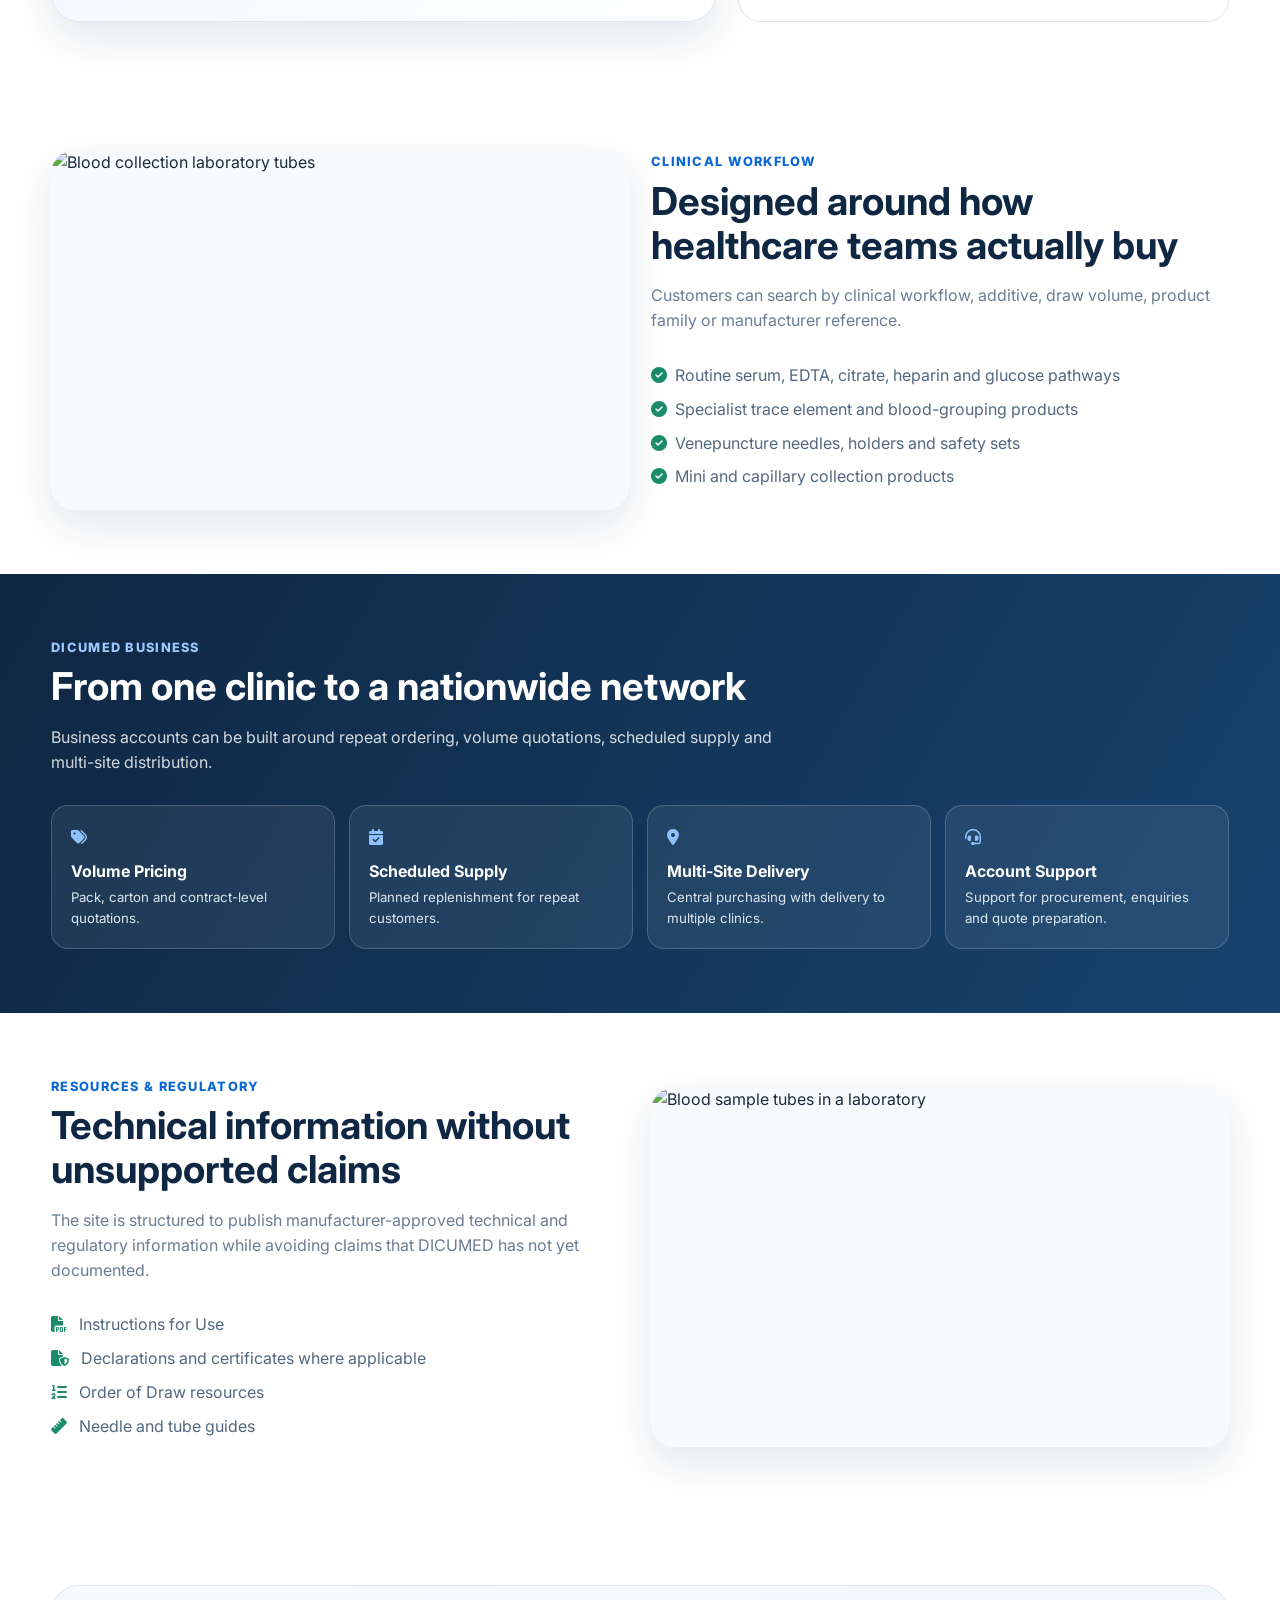
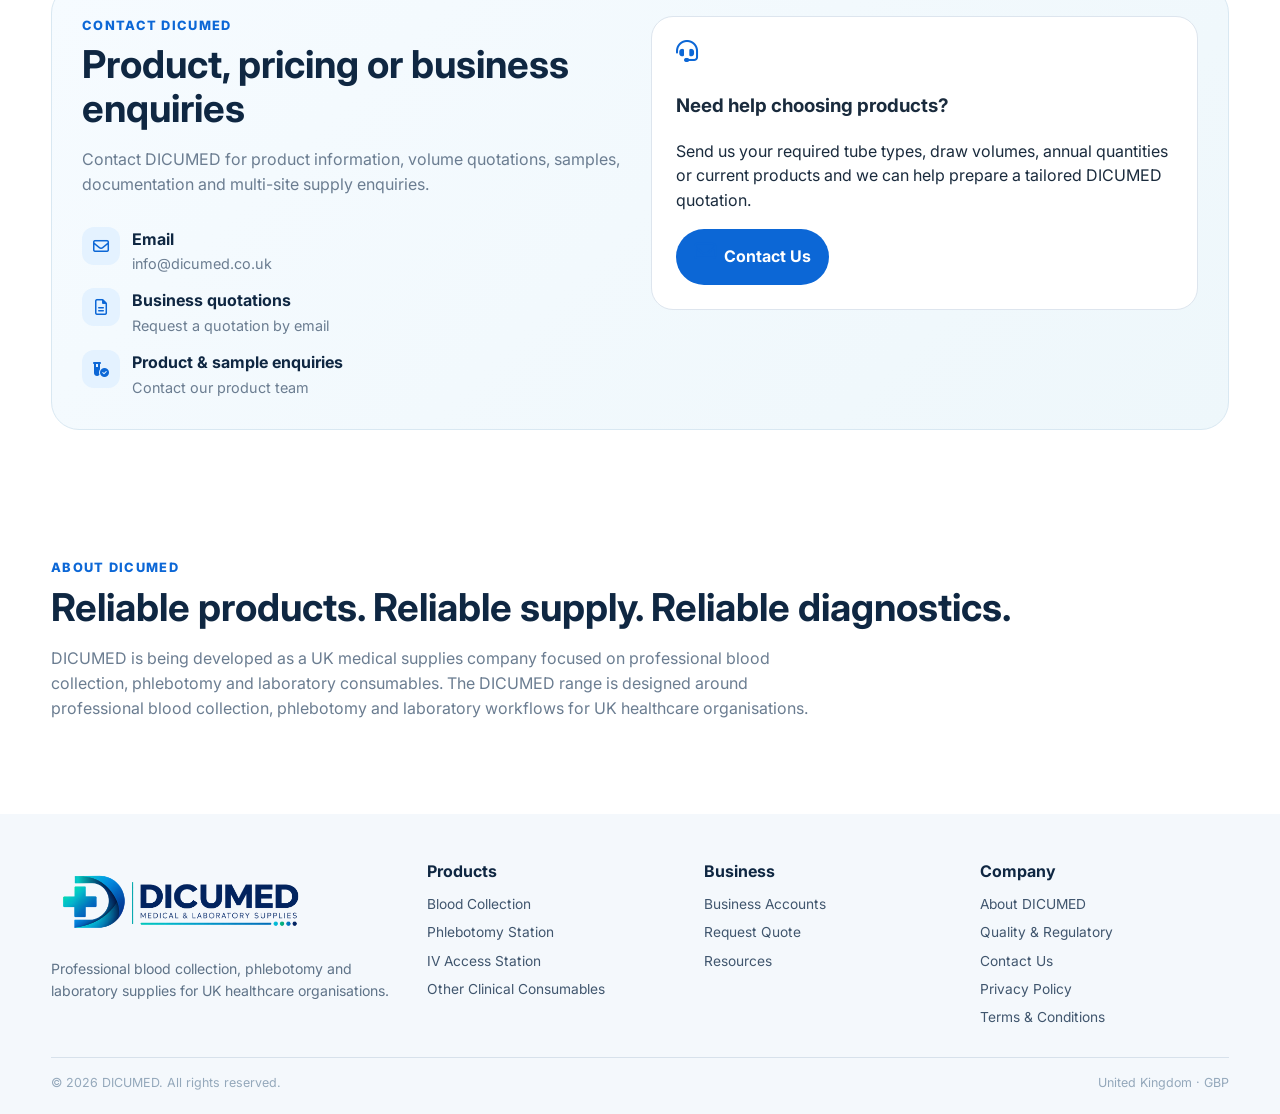
==== commit b3343612: "Add files via upload" ====
--- a/index.html
+++ b/index.html
@@ -1,143 +1,70 @@
-<!doctype html>
-<html lang="en">
-<head>
-<meta charset="utf-8">
-<meta name="viewport" content="width=device-width,initial-scale=1">
-<title>DICUMED | Blood Collection & Laboratory Supplies UK</title>
-<meta name="description" content="DICUMED professional blood collection, phlebotomy and laboratory supplies for UK healthcare organisations.">
-<link rel="preconnect" href="https://fonts.googleapis.com">
-<link rel="preconnect" href="https://fonts.gstatic.com" crossorigin>
-<link href="https://fonts.googleapis.com/css2?family=Inter:wght@400;500;600;700;800&display=swap" rel="stylesheet">
-<link rel="stylesheet" href="https://cdnjs.cloudflare.com/ajax/libs/font-awesome/6.6.0/css/all.min.css">
-<style>
-:root{--navy:#102844;--blue:#0c67d6;--blue2:#eaf3ff;--ink:#18293c;--muted:#68798d;--line:#dde5ee;--bg:#f6f9fc;--green:#1a8c69;--white:#fff;--shadow:0 16px 40px rgba(16,40,68,.11)}
-*{box-sizing:border-box}html{scroll-behavior:smooth}body{margin:0;font-family:Inter,Arial,sans-serif;color:var(--ink);background:#fff;line-height:1.55}a{color:inherit;text-decoration:none}button,input,select,textarea{font:inherit}
-.wrap{width:min(1200px,92%);margin:auto}
-.top{background:var(--navy);color:#dbe6f1;font-size:.84rem}.top .wrap{display:flex;justify-content:space-between;gap:16px;align-items:center;min-height:35px;flex-wrap:wrap}
-header{position:sticky;top:0;z-index:20;background:rgba(255,255,255,.97);border-bottom:1px solid var(--line);backdrop-filter:blur(8px)}.nav{min-height:76px;display:flex;align-items:center;justify-content:space-between;gap:22px}
-.logo{display:flex;align-items:center;gap:10px;font-size:1.7rem;font-weight:800;color:var(--navy);letter-spacing:.03em}.logo span{width:36px;height:36px;border-radius:10px;background:var(--blue);display:grid;place-items:center;color:#fff}
-.links{display:flex;gap:24px;align-items:center;font-size:.92rem;font-weight:600}.links a:hover{color:var(--blue)}.actions{display:flex;gap:10px;align-items:center}
-.btn{border:0;border-radius:999px;padding:12px 19px;font-weight:700;cursor:pointer;display:inline-flex;align-items:center;gap:8px}.primary{background:var(--blue);color:white}.outline{border:1px solid #b8c8d8;background:white;color:var(--navy)}
-.hero{background:linear-gradient(120deg,#f5faff 0,#eaf3ff 55%,#fff 100%);padding:66px 0;border-bottom:1px solid var(--line)}.heroGrid{display:grid;grid-template-columns:1.03fr .97fr;gap:42px;align-items:center}
-.badge{display:inline-flex;gap:8px;align-items:center;background:#e1eeff;color:#1158a5;border-radius:999px;padding:7px 12px;font-size:.8rem;font-weight:700}
-h1{font-size:clamp(2.6rem,5vw,4.7rem);line-height:1.02;letter-spacing:-.045em;color:var(--navy);margin:17px 0 19px}h1 em{font-style:normal;color:var(--blue)}.hero p{color:var(--muted);font-size:1.07rem;max-width:690px}
-.heroBtns{display:flex;gap:11px;flex-wrap:wrap;margin-top:24px}.heroFacts{display:flex;gap:20px;flex-wrap:wrap;margin-top:22px;color:#496079;font-size:.88rem}.heroFacts i{color:var(--green)}
-.photoCard{position:relative;min-height:460px;border-radius:30px;overflow:hidden;box-shadow:var(--shadow);background:#dce8f5}.photoCard img{width:100%;height:100%;position:absolute;object-fit:cover}.photoShade{position:absolute;inset:0;background:linear-gradient(to top,rgba(7,28,52,.7),rgba(7,28,52,.05) 55%)}
-.photoCopy{position:absolute;bottom:0;padding:28px;color:white}.photoCopy h3{font-size:1.35rem;margin:0 0 7px}.photoCopy p{color:#e6eef6;font-size:.9rem;margin:0}
-.trust{border-bottom:1px solid var(--line)}.trust .wrap{display:grid;grid-template-columns:repeat(5,1fr);gap:10px;padding:18px 0;text-align:center;font-size:.84rem;font-weight:700;color:#4b6178}.trust i{color:var(--blue);margin-right:6px}
-section{padding:64px 0}.kicker{color:var(--blue);font-size:.8rem;font-weight:800;text-transform:uppercase;letter-spacing:.1em}h2{font-size:clamp(1.9rem,3vw,2.7rem);line-height:1.13;color:var(--navy);margin:8px 0 10px}.intro{max-width:760px;color:var(--muted);margin-bottom:30px}
-.catGrid{display:grid;grid-template-columns:repeat(4,1fr);gap:17px}.cat{border:1px solid var(--line);border-radius:20px;padding:22px;background:#fff;transition:.2s;cursor:pointer}.cat:hover{transform:translateY(-3px);box-shadow:var(--shadow)}.icon{width:46px;height:46px;border-radius:14px;display:grid;place-items:center;background:var(--blue2);color:var(--blue);font-size:1.15rem;margin-bottom:14px}.cat h3{margin:0 0 6px;color:var(--navy);font-size:1.05rem}.cat p{margin:0;color:var(--muted);font-size:.87rem}
-.catalogue{background:var(--bg)}.tools{display:grid;grid-template-columns:1.6fr .7fr .7fr;gap:10px;margin:20px 0}.tools input,.tools select{border:1px solid #cbd7e3;border-radius:12px;padding:12px 13px;background:white}
-.count{color:var(--muted);font-size:.86rem;margin:10px 0 16px}.grid{display:grid;grid-template-columns:repeat(3,1fr);gap:17px}.product{background:white;border:1px solid var(--line);border-radius:19px;padding:20px;display:flex;flex-direction:column;min-height:320px}.prodTop{display:flex;justify-content:space-between;gap:12px;align-items:flex-start}.pill{background:#edf4ff;color:#1c5ca5;border-radius:999px;padding:5px 9px;font-size:.72rem;font-weight:700}.tubeViz{width:42px;height:114px;border:1px solid #cad5e0;border-radius:7px 7px 11px 11px;position:relative;background:linear-gradient(#fff,#eef3f8);flex:0 0 auto}.tubeViz:before{content:"";position:absolute;top:-8px;left:-2px;right:-2px;height:19px;border-radius:7px 7px 4px 4px;background:var(--cap,#d9b83a)}.tubeViz:after{content:"VACUSERA";position:absolute;left:5px;right:5px;top:42px;background:white;border:1px solid #e3e8ed;color:#61738a;font-size:5px;text-align:center;padding:8px 0}
-.product h3{font-size:1rem;color:var(--navy);margin:15px 0 5px}.ref{color:#6d7e90;font-size:.78rem}.specs{display:grid;grid-template-columns:1fr 1fr;gap:7px 12px;margin:15px 0;color:#4f647a;font-size:.8rem}.specs b{color:#253b52;font-weight:700}.prodBtns{margin-top:auto;display:flex;gap:8px}.small{padding:9px 12px;font-size:.8rem}
-.banner{background:linear-gradient(120deg,var(--navy),#17436f);color:white}.banner h2,.banner .intro{color:white}.banner .intro{opacity:.82}.benefits{display:grid;grid-template-columns:repeat(4,1fr);gap:14px}.benefit{border:1px solid rgba(255,255,255,.18);background:rgba(255,255,255,.07);padding:19px;border-radius:17px}.benefit i{color:#8ec2ff;font-size:1.15rem}.benefit h4{margin:9px 0 4px}.benefit p{font-size:.83rem;color:#dbe7f1;margin:0}
-.imageBand{display:grid;grid-template-columns:1fr 1fr;gap:20px;align-items:center}.imageBand img{width:100%;height:360px;object-fit:cover;border-radius:24px;box-shadow:var(--shadow)}.check{list-style:none;padding:0;margin:18px 0;display:grid;gap:9px;color:#53687e}.check i{color:var(--green);margin-right:8px}
-.forms{display:grid;grid-template-columns:1fr 1fr;gap:20px}form{border:1px solid var(--line);border-radius:20px;padding:22px;background:white}form h3{margin-top:0;color:var(--navy)}label{font-size:.78rem;font-weight:700;color:#40566e}.row{display:grid;grid-template-columns:1fr 1fr;gap:10px}.field{display:flex;flex-direction:column;gap:6px;margin-bottom:10px}input,textarea{border:1px solid #cad6e1;border-radius:10px;padding:11px 12px}textarea{min-height:100px;resize:vertical}.note{font-size:.74rem;color:#75879a;margin-top:9px}
-footer{background:#0b1c2f;color:#c6d4e2;padding:45px 0 22px}.foot{display:grid;grid-template-columns:1.4fr repeat(3,1fr);gap:28px}footer h4{color:white;margin:0 0 10px}footer ul{list-style:none;padding:0;margin:0;display:grid;gap:7px;font-size:.86rem}.bottom{border-top:1px solid #263b51;margin-top:28px;padding-top:15px;display:flex;justify-content:space-between;gap:14px;flex-wrap:wrap;font-size:.78rem;color:#94a8bb}
-.modal{position:fixed;inset:0;background:rgba(6,22,39,.6);display:none;align-items:center;justify-content:center;padding:20px;z-index:50}.modalBox{width:min(720px,96%);background:white;border-radius:22px;padding:24px;max-height:88vh;overflow:auto}.close{float:right;border:0;background:#edf2f6;border-radius:50%;width:34px;height:34px;cursor:pointer}
-@media(max-width:980px){.links{display:none}.heroGrid,.imageBand,.forms{grid-template-columns:1fr}.catGrid{grid-template-columns:repeat(2,1fr)}.grid{grid-template-columns:repeat(2,1fr)}.benefits{grid-template-columns:repeat(2,1fr)}.trust .wrap{grid-template-columns:repeat(2,1fr)}.foot{grid-template-columns:1fr 1fr}}
-@media(max-width:620px){.top .wrap{justify-content:center;text-align:center;padding:6px 0}.outline.hideSm{display:none}.catGrid,.grid,.benefits,.trust .wrap,.foot,.row,.tools{grid-template-columns:1fr}section{padding:50px 0}.photoCard{min-height:360px}}
-</style>
-</head>
-<body>
-<div class="top"><div class="wrap"><span>Professional medical & laboratory supplies for UK healthcare organisations</span><span><i class="fa-solid fa-truck"></i> Nationwide B2B distribution</span></div></div>
-<header><div class="wrap nav">
-<a href="#home" class="logo"><span><i class="fa-solid fa-plus"></i></span>DICUMED</a>
-<nav class="links"><a href="#products">Products</a><a href="#catalogue">Catalogue</a><a href="#solutions">Solutions</a><a href="#business">Business Accounts</a><a href="#resources">Resources</a><a href="#about">About</a></nav>
-<div class="actions"><a class="btn outline hideSm" href="#quote">Request Quote</a><a class="btn primary" href="#catalogue">View Catalogue</a></div>
-</div></header>
-
+<!doctype html><html lang="en"><head><meta charset="utf-8"><meta name="viewport" content="width=device-width,initial-scale=1"><link rel="preconnect" href="https://fonts.googleapis.com"><link rel="preconnect" href="https://fonts.gstatic.com" crossorigin><link href="https://fonts.googleapis.com/css2?family=Inter:wght@400;500;600;700;800&display=swap" rel="stylesheet"><link rel="stylesheet" href="https://cdnjs.cloudflare.com/ajax/libs/font-awesome/6.6.0/css/all.min.css"><link rel="stylesheet" href="assets/style.css"><script src="assets/products.js"></script><title>DICUMED | Medical & Laboratory Supplies UK</title><meta name="description" content="DICUMED professional blood collection, phlebotomy and laboratory supplies for UK healthcare organisations."></head><body><div class="top"><div class="wrap"><span>Professional medical & laboratory supplies for UK healthcare organisations</span><span><i class="fa-solid fa-truck"></i> Nationwide B2B distribution</span></div></div>
+<header><div class="wrap nav"><a href="index.html" class="brand"><img src="logo.png" alt="DICUMED Medical & Laboratory Supplies logo"></a>
+<nav class="links" id="desktopNav"><a href="catalogue.html">Products</a><a href="catalogue.html">Catalogue</a><a href="index.html#solutions">Solutions</a><a href="index.html#business">Business Accounts</a><a href="index.html#resources">Resources</a><a href="index.html#contact">Contact</a><a href="index.html#about">About</a></nav>
+<div class="actions"><a class="btn outline hideSm" href="checkout.html">Request Quote</a><button class="btn cartBtn" onclick="openCart()"><i class="fa-solid fa-basket-shopping"></i> Basket <span class="cartCount">0</span></button><button class="btn ghost menuBtn" onclick="toggleMenu()"><i class="fa-solid fa-bars"></i></button></div></div></header>
 <main>
-<section class="hero" id="home"><div class="wrap heroGrid">
-<div>
-<div class="badge"><i class="fa-solid fa-circle-check"></i> UK-focused professional healthcare supply</div>
-<h1>Blood Collection <em>& Laboratory Solutions</em></h1>
-<p>DICUMED supplies blood collection systems, phlebotomy consumables and laboratory products to clinics, laboratories and healthcare organisations across the United Kingdom.</p>
-<div class="heroBtns"><a class="btn primary" href="#catalogue"><i class="fa-solid fa-vials"></i> Browse Catalogue</a><a class="btn outline" href="#quote"><i class="fa-regular fa-file-lines"></i> Request Business Quote</a></div>
-<div class="heroFacts"><span><i class="fa-solid fa-check"></i> Volume pricing</span><span><i class="fa-solid fa-check"></i> Multi-site supply</span><span><i class="fa-solid fa-check"></i> Technical documentation</span></div>
-</div>
-<div class="photoCard">
-<img alt="Laboratory professional handling a blood sample tube" src="images/hero-ai.png">
-<div class="photoShade"></div><div class="photoCopy"><h3>Professional blood collection supply</h3><p>Built for clinical, laboratory and multi-site procurement workflows.</p></div>
-</div>
+<section class="hero"><div class="wrap heroGrid"><div><div class="badge"><i class="fa-solid fa-circle-check"></i> UK-focused professional healthcare supply</div><h1>Blood Collection <em>& Laboratory Solutions</em></h1><p>DICUMED supplies blood collection, phlebotomy, IV access and laboratory consumables to clinics, laboratories and healthcare organisations across the United Kingdom.</p><div class="heroBtns"><a class="btn primary" href="catalogue.html"><i class="fa-solid fa-vials"></i> Browse Catalogue</a><a class="btn outline" href="checkout.html"><i class="fa-regular fa-file-lines"></i> Request Business Quote</a></div><div class="heroFacts"><span><i class="fa-solid fa-check"></i> Volume pricing</span><span><i class="fa-solid fa-check"></i> Multi-site supply</span><span><i class="fa-solid fa-check"></i> Technical documentation</span></div></div>
+<div class="photoCard"><img src="assets/images/hero-clinical.svg" alt="Laboratory professional handling a blood sample tube"><div class="shade"></div><div class="photoCopy"><h3>Professional blood collection supply</h3><p>Built for clinical, laboratory and multi-site procurement workflows.</p></div></div></div></section>
+<div class="trust"><div class="wrap"><span><i class="fa-solid fa-hospital"></i> Clinics & labs</span><span><i class="fa-solid fa-boxes-stacked"></i> Volume orders</span><span><i class="fa-solid fa-location-dot"></i> Multi-site delivery</span><span><i class="fa-solid fa-file-shield"></i> Complete station supply</span><span><i class="fa-solid fa-headset"></i> Business support</span></div></div>
+<div class="brandBand"><div class="wrap"><div><strong>DICUMED Medical & Laboratory Supplies</strong><br><span>Professional supply for phlebotomy, diagnostics and laboratory workflows.</span></div><a class="btn primary" href="mailto:info@dicumed.co.uk?subject=DICUMED%20Enquiry"><i class="fa-regular fa-envelope"></i> Email Enquiries</a></div></div>
+<section id="products"><div class="wrap">
+<div class="kicker">Complete clinical station range</div>
+<h2>Everything needed for a professional phlebotomy or IV station</h2>
+<p class="intro">DICUMED is being developed as a complete clinical consumables supplier — from blood collection and skin preparation to IV access, dressings, PPE and specimen handling. Products without an approved DICUMED supplier or final SKU are shown as enquiry/planned categories rather than with invented specifications.</p>
+<div class="workflowTabs"><a href="#products">Phlebotomy Station</a><a href="#products">IV Access Station</a><a href="catalogue.html">Blood Collection Catalogue</a><a href="mailto:info@dicumed.co.uk?subject=DICUMED%20Complete%20Station%20Supply%20Enquiry">Request Complete Station Quote</a></div>
+<div class="stationGrid"><a class="stationCard" href="catalogue.html">
+<img src="assets/images/blood-tubes.svg" alt="Blood Collection Tubes">
+<div class="body"><span class="statusBadge statusCatalogue">Catalogue</span><h3>Blood Collection Tubes</h3><p>Serum, EDTA, citrate, heparin, glucose, trace-element and specialist tube families.</p><span class="link">View products <i class="fa-solid fa-arrow-right"></i></span></div></a><a class="stationCard" href="catalogue.html?cat=Needles">
+<img src="assets/images/needles-sets.svg" alt="Needles & Safety Blood Collection Sets">
+<div class="body"><span class="statusBadge statusCatalogue">Catalogue</span><h3>Needles & Safety Blood Collection Sets</h3><p>Straight blood collection needles and butterfly-style safety collection sets.</p><span class="link">View products <i class="fa-solid fa-arrow-right"></i></span></div></a><a class="stationCard" href="mailto:info@dicumed.co.uk?subject=DICUMED%20Holders%20and%20Adapters%20Enquiry">
+<img src="assets/images/holders-adapters.svg" alt="Tube Holders & Adapters">
+<div class="body"><span class="statusBadge statusEnquire">Enquire</span><h3>Tube Holders & Adapters</h3><p>Standard holders, safety holders, Luer adapters and compatible blood collection accessories.</p><span class="link">Contact DICUMED <i class="fa-solid fa-arrow-right"></i></span></div></a><a class="stationCard" href="mailto:info@dicumed.co.uk?subject=DICUMED%20Tourniquet%20Enquiry">
+<img src="assets/images/tourniquets.svg" alt="Tourniquets">
+<div class="body"><span class="statusBadge statusEnquire">Enquire</span><h3>Tourniquets</h3><p>Reusable and disposable tourniquets for routine venepuncture and IV access.</p><span class="link">Contact DICUMED <i class="fa-solid fa-arrow-right"></i></span></div></a><a class="stationCard" href="mailto:info@dicumed.co.uk?subject=DICUMED%20Skin%20Preparation%20Enquiry">
+<img src="assets/images/skin-prep.svg" alt="Skin Preparation">
+<div class="body"><span class="statusBadge statusEnquire">Enquire</span><h3>Skin Preparation</h3><p>Alcohol preparation wipes and skin-preparation consumables for venepuncture and IV procedures.</p><span class="link">Contact DICUMED <i class="fa-solid fa-arrow-right"></i></span></div></a><a class="stationCard" href="mailto:info@dicumed.co.uk?subject=DICUMED%20Dressings%20and%20Swabs%20Enquiry">
+<img src="assets/images/cotton-swabs.svg" alt="Cotton, Swabs & Dressings">
+<div class="body"><span class="statusBadge statusEnquire">Enquire</span><h3>Cotton, Swabs & Dressings</h3><p>Cotton wool, non-woven swabs, plasters and post-venepuncture dressing essentials.</p><span class="link">Contact DICUMED <i class="fa-solid fa-arrow-right"></i></span></div></a><a class="stationCard" href="mailto:info@dicumed.co.uk?subject=DICUMED%20Gloves%20and%20PPE%20Enquiry">
+<img src="assets/images/gloves-ppe.svg" alt="Gloves & PPE">
+<div class="body"><span class="statusBadge statusEnquire">Enquire</span><h3>Gloves & PPE</h3><p>Examination gloves and routine protective consumables for clinical stations.</p><span class="link">Contact DICUMED <i class="fa-solid fa-arrow-right"></i></span></div></a><a class="stationCard" href="mailto:info@dicumed.co.uk?subject=DICUMED%20Specimen%20Handling%20Enquiry">
+<img src="assets/images/specimen-handling.svg" alt="Specimen Handling">
+<div class="body"><span class="statusBadge statusEnquire">Enquire</span><h3>Specimen Handling</h3><p>Specimen bags, transport consumables, racks and supporting laboratory handling products.</p><span class="link">Contact DICUMED <i class="fa-solid fa-arrow-right"></i></span></div></a><a class="stationCard" href="mailto:info@dicumed.co.uk?subject=DICUMED%20IV%20Cannula%20Enquiry">
+<img src="assets/images/iv-cannulas.svg" alt="IV Cannulas">
+<div class="body"><span class="statusBadge statusPlanned">Planned</span><h3>IV Cannulas</h3><p>Peripheral IV cannulas in clinically appropriate sizes, subject to final supplier range.</p><span class="link">Contact DICUMED <i class="fa-solid fa-arrow-right"></i></span></div></a><a class="stationCard" href="mailto:info@dicumed.co.uk?subject=DICUMED%20IV%20Infusion%20Set%20Enquiry">
+<img src="assets/images/iv-infusion.svg" alt="IV Infusion & Extension Sets">
+<div class="body"><span class="statusBadge statusPlanned">Planned</span><h3>IV Infusion & Extension Sets</h3><p>Infusion sets, extension lines, connectors and related IV administration accessories.</p><span class="link">Contact DICUMED <i class="fa-solid fa-arrow-right"></i></span></div></a><a class="stationCard" href="mailto:info@dicumed.co.uk?subject=DICUMED%20Syringe%20and%20Flush%20Enquiry">
+<img src="assets/images/syringes-flush.svg" alt="Syringes & Flush Accessories">
+<div class="body"><span class="statusBadge statusPlanned">Planned</span><h3>Syringes & Flush Accessories</h3><p>Syringes and compatible accessories for IV preparation and line-management workflows.</p><span class="link">Contact DICUMED <i class="fa-solid fa-arrow-right"></i></span></div></a><a class="stationCard" href="mailto:info@dicumed.co.uk?subject=DICUMED%20IV%20Dressing%20Enquiry">
+<img src="assets/images/securement.svg" alt="IV Dressings & Securement">
+<div class="body"><span class="statusBadge statusPlanned">Planned</span><h3>IV Dressings & Securement</h3><p>Transparent dressings and securement products for peripheral IV access sites.</p><span class="link">Contact DICUMED <i class="fa-solid fa-arrow-right"></i></span></div></a></div>
 </div></section>
-
-<div class="trust"><div class="wrap"><span><i class="fa-solid fa-hospital"></i> Clinics & labs</span><span><i class="fa-solid fa-boxes-stacked"></i> Volume orders</span><span><i class="fa-solid fa-location-dot"></i> Multi-site delivery</span><span><i class="fa-solid fa-file-shield"></i> Product documentation</span><span><i class="fa-solid fa-headset"></i> Business support</span></div></div>
-
-<section id="products"><div class="wrap">
-<div class="kicker">Product families</div><h2>Specialist blood collection & laboratory range</h2><p class="intro">VACUSERA by DISERA forms the initial technical backbone of the DICUMED catalogue. DICUMED remains the customer-facing UK supply brand and can later expand to additional manufacturers.</p>
-<div class="catGrid">
-<div class="cat" onclick="setCat('Serum')"><div class="icon"><i class="fa-solid fa-vial"></i></div><h3>Serum Tubes</h3><p>Clot activator, gel separator and thrombin-based serum options.</p></div>
-<div class="cat" onclick="setCat('EDTA')"><div class="icon"><i class="fa-solid fa-droplet"></i></div><h3>EDTA Tubes</h3><p>K2EDTA and specialist EDTA configurations for haematology and molecular workflows.</p></div>
-<div class="cat" onclick="setCat('Heparin')"><div class="icon"><i class="fa-solid fa-flask-vial"></i></div><h3>Heparin Tubes</h3><p>Lithium and sodium heparin families for plasma collection.</p></div>
-<div class="cat" onclick="setCat('Trace Element')"><div class="icon"><i class="fa-solid fa-microscope"></i></div><h3>Trace Element</h3><p>Specialist tube configurations for trace element testing.</p></div>
-<div class="cat" onclick="setCat('Needles')"><div class="icon"><i class="fa-solid fa-syringe"></i></div><h3>Needles & Holders</h3><p>Safety holder and needle combinations in multiple gauges.</p></div>
-<div class="cat" onclick="setCat('Butterfly')"><div class="icon"><i class="fa-solid fa-shield-heart"></i></div><h3>Safety Butterfly Sets</h3><p>Safety blood collection sets in 21G and 22G configurations.</p></div>
-<div class="cat" onclick="setCat('Mini')"><div class="icon"><i class="fa-solid fa-child-reaching"></i></div><h3>Mini / Capillary</h3><p>Low-volume mini blood collection tubes for appropriate paediatric workflows.</p></div>
-<div class="cat" onclick="setCat('ACD')"><div class="icon"><i class="fa-solid fa-dna"></i></div><h3>Specialist Blood Grouping</h3><p>ACD-A and ACD-B tube families for blood grouping applications.</p></div>
-</div>
-</div></section>
-
-<section class="catalogue" id="catalogue"><div class="wrap">
-<div class="kicker">Live catalogue preview</div><h2>Search verified product variants</h2>
-<p class="intro">The entries below use manufacturer-published reference numbers and specifications. Pricing is intentionally left as “Request quote” until DICUMED's UK price list is finalised.</p>
-<div class="tools"><input id="search" placeholder="Search product, reference, additive..." oninput="render()"><select id="category" onchange="render()"><option value="">All categories</option></select><select id="label" onchange="render()"><option value="">All label types</option><option>Paper</option><option>Transparent</option><option>—</option></select></div>
-<div class="count" id="count"></div><div class="grid" id="grid"></div>
-</div></section>
-
-<section id="solutions"><div class="wrap imageBand">
-<img alt="Blood collection laboratory tubes" src="images/clinical-workflow-ai.png">
-<div><div class="kicker">Clinical workflow</div><h2>Designed around how healthcare teams actually buy</h2><p class="intro">Instead of forcing customers to search only by cap colour, the DICUMED structure supports clinical workflow, additive, draw volume, product family and manufacturer reference.</p>
-<ul class="check"><li><i class="fa-solid fa-check-circle"></i>Routine serum, EDTA, citrate, heparin and glucose pathways</li><li><i class="fa-solid fa-check-circle"></i>Specialist trace element and blood-grouping products</li><li><i class="fa-solid fa-check-circle"></i>Venepuncture needles, holders and safety butterfly sets</li><li><i class="fa-solid fa-check-circle"></i>Mini and capillary collection products</li></ul>
+<section><div class="wrap"><div class="kicker">Why DICUMED</div><h2>Professional supply with a modern healthcare focus</h2><p class="intro">A cleaner, more direct purchasing experience for clinics, laboratories and multi-site healthcare organisations.</p>
+<div class="homeFeatureGrid">
+  <div class="homeFeatureMain">
+    <div class="kicker">Built for healthcare teams</div>
+    <h2 style="font-size:2.2rem;margin-top:8px">Blood collection products organised by clinical use — not just catalogue codes.</h2>
+    <p class="intro" style="margin-bottom:20px">Search by additive, draw volume, needle gauge, product family or manufacturer reference while keeping DICUMED as the primary customer-facing brand.</p>
+    <a class="btn primary" href="catalogue.html"><i class="fa-solid fa-magnifying-glass"></i> Explore the catalogue</a>
+  </div>
+  <div class="homeFeatureSide">
+    <div class="miniFeature"><i class="fa-solid fa-boxes-stacked"></i><h3>Business & Volume Orders</h3><p>Structured for repeat supply, carton quantities and contract pricing.</p></div>
+    <div class="miniFeature"><i class="fa-solid fa-truck-fast"></i><h3>Multi-Site Supply</h3><p>Support for healthcare groups requiring delivery across several clinic locations.</p></div>
+  </div>
 </div></div></section>
-
-<section class="banner" id="business"><div class="wrap">
-<div class="kicker" style="color:#9fc8ff">DICUMED Business</div><h2>From one clinic to a nationwide network</h2><p class="intro">Business accounts can be built around repeat ordering, volume quotations, scheduled supply and multi-site distribution.</p>
-<div class="benefits"><div class="benefit"><i class="fa-solid fa-tags"></i><h4>Volume Pricing</h4><p>Pack, carton and contract-level quotations.</p></div><div class="benefit"><i class="fa-solid fa-calendar-check"></i><h4>Scheduled Supply</h4><p>Planned replenishment for repeat customers.</p></div><div class="benefit"><i class="fa-solid fa-location-dot"></i><h4>Multi-Site Delivery</h4><p>Central purchasing with delivery to multiple clinics.</p></div><div class="benefit"><i class="fa-solid fa-headset"></i><h4>Procurement Support</h4><p>Product and commercial support for healthcare teams.</p></div></div>
-</div></section>
-
-<section id="resources"><div class="wrap imageBand">
-<div><div class="kicker">Resources & regulatory</div><h2>Technical information without unsupported claims</h2><p class="intro">The site is deliberately structured to publish manufacturer-approved technical and regulatory information while avoiding claims that DICUMED has not yet documented.</p>
-<ul class="check"><li><i class="fa-solid fa-file-pdf"></i> Instructions for Use</li><li><i class="fa-solid fa-file-shield"></i> Declarations and certificates where applicable</li><li><i class="fa-solid fa-list-ol"></i> Order of Draw resources</li><li><i class="fa-solid fa-ruler"></i> Needle and tube guides</li></ul>
-<p style="font-size:.84rem;color:#718398"><strong>Important:</strong> DICUMED should not claim exclusive UK distribution, UK Responsible Person status, NHS framework status or product-specific MHRA registration unless formally documented.</p></div>
-<img alt="Blood sample tubes in a laboratory" src="images/resources-ai.png">
-</div></section>
-
-<section class="catalogue" id="quote"><div class="wrap">
-<div class="kicker">Commercial enquiries</div><h2>Request pricing or evaluation samples</h2><p class="intro">These front-end forms are ready visually. Before launch they should be connected to your DICUMED business email, CRM or e-commerce backend.</p>
-<div class="forms">
-<form onsubmit="demo(event,'quote')"><h3>Business quotation</h3><div class="row"><div class="field"><label>Organisation</label><input required></div><div class="field"><label>Contact name</label><input required></div><div class="field"><label>Email</label><input required type="email"></div><div class="field"><label>Telephone</label><input></div></div><div class="field"><label>Products / quantities</label><textarea placeholder="References, approximate monthly or annual requirements..."></textarea></div><button class="btn primary">Request DICUMED Pricing</button><div class="note">Demo form until email/CRM connection is added.</div></form>
-<form onsubmit="demo(event,'sample')"><h3>Product samples</h3><div class="row"><div class="field"><label>Organisation</label><input required></div><div class="field"><label>Contact name</label><input required></div><div class="field"><label>Professional email</label><input required type="email"></div><div class="field"><label>Number of sites</label><input type="number" min="1"></div></div><div class="field"><label>Products requested</label><textarea placeholder="Products to evaluate and approximate usage..."></textarea></div><button class="btn primary">Request Samples</button><div class="note">Subject to approval and availability.</div></form>
-</div>
-</div></section>
-
-<section id="about"><div class="wrap"><div class="kicker">About DICUMED</div><h2>Reliable products. Reliable supply. Reliable diagnostics.</h2><p class="intro">DICUMED is being developed as a UK medical supplies company focused on professional blood collection, phlebotomy and laboratory consumables. VACUSERA by DISERA is an initial core product range, while DICUMED remains the independent customer-facing supply brand.</p></div></section>
-</main>
-
-<footer><div class="wrap"><div class="foot"><div><div class="logo" style="color:white;margin-bottom:12px"><span><i class="fa-solid fa-plus"></i></span>DICUMED</div><p style="color:#9fb1c2;font-size:.88rem;max-width:340px">Professional blood collection, phlebotomy and laboratory supplies for UK healthcare organisations.</p></div><div><h4>Products</h4><ul><li><a href="#catalogue">Blood Collection Tubes</a></li><li><a href="#catalogue">Needles & Holders</a></li><li><a href="#catalogue">Safety Sets</a></li><li><a href="#catalogue">Mini / Capillary</a></li></ul></div><div><h4>Business</h4><ul><li><a href="#business">Business Accounts</a></li><li><a href="#quote">Request Quote</a></li><li><a href="#quote">Request Samples</a></li><li><a href="#resources">Resources</a></li></ul></div><div><h4>Company</h4><ul><li><a href="#about">About</a></li><li><a href="#resources">Quality & Regulatory</a></li><li><a href="#">Privacy Policy</a></li><li><a href="#">Terms & Conditions</a></li></ul></div></div><div class="bottom"><span>© 2026 DICUMED. All rights reserved.</span><span>United Kingdom · GBP</span></div></div></footer>
-
-<div class="modal" id="modal" onclick="if(event.target===this)closeModal()"><div class="modalBox"><button class="close" onclick="closeModal()">×</button><div id="modalContent"></div></div></div>
-
-<script>
-const products=[{"category": "Serum", "name": "VACUSERA 1 ml CAT Serum Clot Activator", "ref": "234201", "draw": "1 ml", "size": "13x75 mm", "additive": "Clot Activator", "shelf": "18 months", "label": "Paper", "pack": "100/1200"}, {"category": "Serum", "name": "VACUSERA 2 ml CAT Serum Clot Activator", "ref": "234202", "draw": "2 ml", "size": "13x75 mm", "additive": "Clot Activator", "shelf": "18 months", "label": "Paper", "pack": "100/1200"}, {"category": "Serum", "name": "VACUSERA 3 ml CAT Serum Clot Activator", "ref": "234203", "draw": "3 ml", "size": "13x75 mm", "additive": "Clot Activator", "shelf": "18 months", "label": "Paper", "pack": "100/1200"}, {"category": "Serum", "name": "VACUSERA 4 ml CAT Serum Clot Activator", "ref": "234204", "draw": "4 ml", "size": "13x75 mm", "additive": "Clot Activator", "shelf": "18 months", "label": "Paper", "pack": "100/1200"}, {"category": "Serum", "name": "VACUSERA 6 ml CAT Serum Clot Activator", "ref": "235206", "draw": "6 ml", "size": "13x100 mm", "additive": "Clot Activator", "shelf": "18 months", "label": "Paper", "pack": "100/1200"}, {"category": "Serum", "name": "VACUSERA 9 ml CAT Serum Clot Activator", "ref": "236209", "draw": "9 ml", "size": "16x100 mm", "additive": "Clot Activator", "shelf": "18 months", "label": "Paper", "pack": "100/1200"}, {"category": "Serum", "name": "VACUSERA 10 ml CAT Serum Clot Activator", "ref": "236200", "draw": "10 ml", "size": "16x100 mm", "additive": "Clot Activator", "shelf": "18 months", "label": "Paper", "pack": "100/1200"}, {"category": "Serum Gel", "name": "VACUSERA 2 ml Serum Gel and Clot Activator", "ref": "234302", "draw": "2 ml", "size": "13x75 mm", "additive": "GEL + Clot Activator", "shelf": "18 months", "label": "Paper", "pack": "100/1200"}, {"category": "Serum Gel", "name": "VACUSERA 2.5 ml Serum Gel and Clot Activator", "ref": "234304", "draw": "2.5 ml", "size": "13x75 mm", "additive": "GEL + Clot Activator", "shelf": "18 months", "label": "Paper", "pack": "100/1200"}, {"category": "Serum Gel", "name": "VACUSERA 3.5 ml Serum Gel and Clot Activator", "ref": "234303", "draw": "3.5 ml", "size": "13x75 mm", "additive": "GEL + Clot Activator", "shelf": "18 months", "label": "Paper", "pack": "100/1200"}, {"category": "Serum Gel", "name": "VACUSERA 4 ml Serum Gel and Clot Activator", "ref": "235304", "draw": "4 ml", "size": "13x100 mm", "additive": "GEL + Clot Activator", "shelf": "18 months", "label": "Paper", "pack": "100/1200"}, {"category": "Serum Gel", "name": "VACUSERA 5 ml Serum Gel and Clot Activator", "ref": "235305", "draw": "5 ml", "size": "13x100 mm", "additive": "GEL + Clot Activator", "shelf": "18 months", "label": "Paper", "pack": "100/1200"}, {"category": "Serum Gel", "name": "VACUSERA 8 ml Serum Gel and Clot Activator", "ref": "236308", "draw": "8 ml", "size": "16x100 mm", "additive": "GEL + Clot Activator", "shelf": "18 months", "label": "Paper", "pack": "100/1200"}, {"category": "Serum Gel", "name": "VACUSERA 9 ml Serum Gel and Clot Activator", "ref": "236309", "draw": "9 ml", "size": "16x100 mm", "additive": "GEL + Clot Activator", "shelf": "18 months", "label": "Paper", "pack": "100/1200"}, {"category": "Thrombin", "name": "VACUSERA 5 ml CAT Serum Gel and Thrombin", "ref": "235315", "draw": "5 ml", "size": "13x100 mm", "additive": "GEL + Clot Activator + Thrombin", "shelf": "12 months", "label": "Paper", "pack": "100/1200"}, {"category": "EDTA", "name": "VACUSERA 1 ml K2EDTA", "ref": "234601", "draw": "1 ml", "size": "13x75 mm", "additive": "K2EDTA", "shelf": "18 months", "label": "Paper", "pack": "100/1200"}, {"category": "EDTA", "name": "VACUSERA 2 ml K2EDTA", "ref": "234602", "draw": "2 ml", "size": "13x75 mm", "additive": "K2EDTA", "shelf": "18 months", "label": "Paper", "pack": "100/1200"}, {"category": "EDTA", "name": "VACUSERA 3 ml K2EDTA", "ref": "234603", "draw": "3 ml", "size": "13x75 mm", "additive": "K2EDTA", "shelf": "18 months", "label": "Paper", "pack": "100/1200"}, {"category": "EDTA", "name": "VACUSERA 4 ml K3EDTA + Aprotinin", "ref": "234654", "draw": "4 ml", "size": "13x75 mm", "additive": "K3EDTA + Aprotinin", "shelf": "12 months", "label": "Paper", "pack": "100/1200"}, {"category": "EDTA", "name": "VACUSERA 6 ml K3EDTA + Aprotinin", "ref": "235656", "draw": "6 ml", "size": "13x100 mm", "additive": "K3EDTA + Aprotinin", "shelf": "12 months", "label": "Paper", "pack": "100/1200"}, {"category": "Heparin", "name": "VACUSERA 2 ml Lithium Heparin", "ref": "234402", "draw": "2 ml", "size": "13x75 mm", "additive": "Lithium Heparin", "shelf": "18 months", "label": "Paper", "pack": "100/1200"}, {"category": "Heparin", "name": "VACUSERA 4 ml Lithium Heparin", "ref": "234404", "draw": "4 ml", "size": "13x75 mm", "additive": "Lithium Heparin", "shelf": "18 months", "label": "Paper", "pack": "100/1200"}, {"category": "Trace Element", "name": "VACUSERA 6 ml Serum Trace Element", "ref": "235006", "draw": "6 ml", "size": "13x100 mm", "additive": "Clot Activator", "shelf": "18 months", "label": "Paper", "pack": "100/1200"}, {"category": "Trace Element", "name": "VACUSERA 6 ml NH Trace Element", "ref": "235016", "draw": "6 ml", "size": "13x100 mm", "additive": "Sodium Heparin", "shelf": "18 months", "label": "Paper", "pack": "100/1200"}, {"category": "Trace Element", "name": "VACUSERA 6 ml K2EDTA Trace Element", "ref": "235026", "draw": "6 ml", "size": "13x100 mm", "additive": "K2EDTA", "shelf": "18 months", "label": "Paper", "pack": "100/1200"}, {"category": "ACD", "name": "VACUSERA 6 ml ACD-A", "ref": "235726", "draw": "6 ml", "size": "13x100 mm", "additive": "ACD-A", "shelf": "12 months", "label": "Paper", "pack": "100/1200"}, {"category": "ACD", "name": "VACUSERA 9 ml ACD-A", "ref": "236729", "draw": "9 ml", "size": "16x100 mm", "additive": "ACD-A", "shelf": "12 months", "label": "Paper", "pack": "100/1200"}, {"category": "ACD", "name": "VACUSERA 6 ml ACD-B", "ref": "235736", "draw": "6 ml", "size": "13x100 mm", "additive": "ACD-B", "shelf": "12 months", "label": "Paper", "pack": "100/1200"}, {"category": "ACD", "name": "VACUSERA 9 ml ACD-B", "ref": "236739", "draw": "9 ml", "size": "16x100 mm", "additive": "ACD-B", "shelf": "12 months", "label": "Paper", "pack": "100/1200"}, {"category": "Mini", "name": "VACUSERA MINI 0.2 ml CAT Serum Clot Activator", "ref": "238202", "draw": "0.2 ml", "size": "Mini", "additive": "Clot Activator", "shelf": "—", "label": "—", "pack": "50/1000"}, {"category": "Mini", "name": "VACUSERA MINI 0.5 ml CAT Serum Clot Activator", "ref": "238205", "draw": "0.5 ml", "size": "Mini", "additive": "Clot Activator", "shelf": "—", "label": "—", "pack": "50/1000"}, {"category": "Mini", "name": "VACUSERA MINI 0.2 ml Serum Gel + Clot Activator", "ref": "238302", "draw": "0.2 ml", "size": "Mini", "additive": "GEL + Clot Activator", "shelf": "—", "label": "—", "pack": "50/1000"}, {"category": "Mini", "name": "VACUSERA MINI 0.5 ml Serum Gel + Clot Activator", "ref": "238305", "draw": "0.5 ml", "size": "Mini", "additive": "GEL + Clot Activator", "shelf": "—", "label": "—", "pack": "50/1000"}, {"category": "Needles", "name": "Safety Holder + Needle 18G x 1½”", "ref": "260018K", "draw": "—", "size": "1.2x38 mm", "additive": "—", "shelf": "—", "label": "—", "pack": "25/500"}, {"category": "Needles", "name": "Safety Holder + Needle 20G x 1½”", "ref": "260020K", "draw": "—", "size": "0.9x38 mm", "additive": "—", "shelf": "—", "label": "—", "pack": "25/500"}, {"category": "Needles", "name": "Safety Holder + Needle 21G x 1½”", "ref": "260021K", "draw": "—", "size": "0.8x38 mm", "additive": "—", "shelf": "—", "label": "—", "pack": "25/500"}, {"category": "Needles", "name": "Safety Holder + Needle 22G x 1½”", "ref": "260022K", "draw": "—", "size": "0.7x38 mm", "additive": "—", "shelf": "—", "label": "—", "pack": "25/500"}, {"category": "Needles", "name": "Safety Holder + Needle 23G x 1½”", "ref": "260023K", "draw": "—", "size": "0.6x38 mm", "additive": "—", "shelf": "—", "label": "—", "pack": "25/500"}, {"category": "Butterfly", "name": "Safety Blood Collection Set 21G x 7”", "ref": "24121190K", "draw": "—", "size": "0.8x19x180 mm", "additive": "—", "shelf": "—", "label": "—", "pack": "100/2000"}, {"category": "Butterfly", "name": "Safety Blood Collection Set 21G x 12”", "ref": "24121300K", "draw": "—", "size": "0.8x19x305 mm", "additive": "—", "shelf": "—", "label": "—", "pack": "100/2000"}, {"category": "Butterfly", "name": "Safety Blood Collection Set 22G x 7”", "ref": "24122190K", "draw": "—", "size": "0.7x19x180 mm", "additive": "—", "shelf": "—", "label": "—", "pack": "100/2000"}, {"category": "Butterfly", "name": "Safety Blood Collection Set 22G x 12”", "ref": "24122300K", "draw": "—", "size": "0.7x19x305 mm", "additive": "—", "shelf": "—", "label": "—", "pack": "100/2000"}];
-const catColors={"Serum":"#d84f4f","Serum Gel":"#d7ae2f","Thrombin":"#df9c39","EDTA":"#8d5ab7","Heparin":"#4da36a","Trace Element":"#587a98","ACD":"#b66e82","Mini":"#e0b733","Needles":"#4d8bd1","Butterfly":"#28a6a6"};
-const sel=document.getElementById('category');[...new Set(products.map(p=>p.category))].sort().forEach(c=>{let o=document.createElement('option');o.value=c;o.textContent=c;sel.appendChild(o);});
-function render(){
- let q=document.getElementById('search').value.toLowerCase().trim();
- let c=sel.value, l=document.getElementById('label').value;
- let list=products.filter(p=>(!c||p.category===c)&&(!l||p.label===l)&&(!q||Object.values(p).join(' ').toLowerCase().includes(q)));
- document.getElementById('count').textContent=`Showing ${list.length} product variants`;
- document.getElementById('grid').innerHTML=list.map((p,i)=>`<article class="product">
- <div class="prodTop"><span class="pill">${p.category}</span><div class="tubeViz" style="--cap:${catColors[p.category]||'#d0a930'}"></div></div>
- <h3>${p.name}</h3><div class="ref">Manufacturer ref: <strong>${p.ref}</strong></div>
- <div class="specs"><span><b>Draw:</b> ${p.draw}</span><span><b>Size:</b> ${p.size}</span><span><b>Additive:</b> ${p.additive}</span><span><b>Pack:</b> ${p.pack}</span><span><b>Shelf:</b> ${p.shelf}</span><span><b>Label:</b> ${p.label}</span></div>
- <div class="prodBtns"><button class="btn outline small" onclick="openProduct('${p.ref}')">Details</button><a class="btn primary small" href="#quote">Request quote</a></div></article>`).join('');
-}
-function setCat(c){sel.value=c;render();document.getElementById('catalogue').scrollIntoView({behavior:'smooth'})}
-function openProduct(ref){let p=products.find(x=>x.ref===ref);document.getElementById('modalContent').innerHTML=`<div class="kicker">${p.category}</div><h2 style="font-size:1.7rem">${p.name}</h2><p><strong>Manufacturer reference:</strong> ${p.ref}</p><div class="specs" style="font-size:.9rem"><span><b>Draw volume:</b> ${p.draw}</span><span><b>Tube/needle size:</b> ${p.size}</span><span><b>Additive:</b> ${p.additive}</span><span><b>Shelf life:</b> ${p.shelf}</span><span><b>Label:</b> ${p.label}</span><span><b>Pack / carton:</b> ${p.pack}</span></div><p style="color:#6a7c90">Technical data should be checked against the latest approved manufacturer documentation before commercial supply.</p><a class="btn primary" href="#quote" onclick="closeModal()">Request pricing</a>`;document.getElementById('modal').style.display='flex'}
-function closeModal(){document.getElementById('modal').style.display='none'}
-function demo(e,type){e.preventDefault();alert(type==='quote'?'Quotation form is visually ready. Next step: connect it to your DICUMED email or CRM.':'Sample request form is visually ready. Next step: connect it to your DICUMED email or CRM.');}
-render();
-</script>
-</body>
-</html>+<section id="solutions"><div class="wrap imageBand"><img src="assets/images/solutions-clinical.svg" alt="Blood collection laboratory tubes"><div><div class="kicker">Clinical workflow</div><h2>Designed around how healthcare teams actually buy</h2><p class="intro">Customers can search by clinical workflow, additive, draw volume, product family or manufacturer reference.</p><ul class="check"><li><i class="fa-solid fa-check-circle"></i>Routine serum, EDTA, citrate, heparin and glucose pathways</li><li><i class="fa-solid fa-check-circle"></i>Specialist trace element and blood-grouping products</li><li><i class="fa-solid fa-check-circle"></i>Venepuncture needles, holders and safety sets</li><li><i class="fa-solid fa-check-circle"></i>Mini and capillary collection products</li></ul></div></div></section>
+<section class="banner" id="business"><div class="wrap"><div class="kicker" style="color:#9fc8ff">DICUMED Business</div><h2>From one clinic to a nationwide network</h2><p class="intro">Business accounts can be built around repeat ordering, volume quotations, scheduled supply and multi-site distribution.</p><div class="benefits"><div class="benefit"><i class="fa-solid fa-tags"></i><h4>Volume Pricing</h4><p>Pack, carton and contract-level quotations.</p></div><div class="benefit"><i class="fa-solid fa-calendar-check"></i><h4>Scheduled Supply</h4><p>Planned replenishment for repeat customers.</p></div><div class="benefit"><i class="fa-solid fa-location-dot"></i><h4>Multi-Site Delivery</h4><p>Central purchasing with delivery to multiple clinics.</p></div><div class="benefit"><i class="fa-solid fa-headset"></i><h4>Account Support</h4><p>Support for procurement, enquiries and quote preparation.</p></div></div></div></section>
+<section id="resources"><div class="wrap imageBand"><div><div class="kicker">Resources & regulatory</div><h2>Technical information without unsupported claims</h2><p class="intro">The site is structured to publish manufacturer-approved technical and regulatory information while avoiding claims that DICUMED has not yet documented.</p><ul class="check"><li><i class="fa-solid fa-file-pdf"></i> Instructions for Use</li><li><i class="fa-solid fa-file-shield"></i> Declarations and certificates where applicable</li><li><i class="fa-solid fa-list-ol"></i> Order of Draw resources</li><li><i class="fa-solid fa-ruler"></i> Needle and tube guides</li></ul></div><img src="assets/images/resources-clinical.svg" alt="Blood sample tubes in a laboratory"></div></section>
+<section id="contact"><div class="wrap"><div class="contactCard"><div class="contactGrid">
+<div><div class="kicker">Contact DICUMED</div><h2>Product, pricing or business enquiries</h2><p class="intro">Contact DICUMED for product information, volume quotations, samples, documentation and multi-site supply enquiries.</p>
+<div class="contactList">
+  <div class="contactItem"><i class="fa-regular fa-envelope"></i><div><strong>Email</strong><a href="mailto:info@dicumed.co.uk">info@dicumed.co.uk</a></div></div>
+  <div class="contactItem"><i class="fa-regular fa-file-lines"></i><div><strong>Business quotations</strong><a href="mailto:info@dicumed.co.uk?subject=DICUMED%20Business%20Quotation%20Request">Request a quotation by email</a></div></div>
+  <div class="contactItem"><i class="fa-solid fa-vial-circle-check"></i><div><strong>Product & sample enquiries</strong><a href="mailto:info@dicumed.co.uk?subject=DICUMED%20Product%20or%20Sample%20Enquiry">Contact our product team</a></div></div>
+</div></div>
+<div class="miniFeature"><i class="fa-solid fa-headset"></i><h3>Need help choosing products?</h3><p>Send us your required tube types, draw volumes, annual quantities or current products and we can help prepare a tailored DICUMED quotation.</p><a class="btn primary" href="mailto:info@dicumed.co.uk?subject=DICUMED%20General%20Enquiry"><i class="fa-regular fa-envelope"></i> Contact Us</a></div>
+</div></div></div></section>
+<section id="about"><div class="wrap"><div class="kicker">About DICUMED</div><h2>Reliable products. Reliable supply. Reliable diagnostics.</h2><p class="intro">DICUMED is being developed as a UK medical supplies company focused on professional blood collection, phlebotomy and laboratory consumables. The DICUMED range is designed around professional blood collection, phlebotomy and laboratory workflows for UK healthcare organisations.</p></div></section>
+</main><footer><div class="wrap"><div class="foot"><div class="footerLogo"><img src="logo.png" alt="DICUMED logo"><p style="color:#5f7388;font-size:.88rem;max-width:340px;margin-top:12px">Professional blood collection, phlebotomy and laboratory supplies for UK healthcare organisations.</p></div>
+<div><h4>Products</h4><ul><li><a href="catalogue.html">Blood Collection</a></li><li><a href="index.html#products">Phlebotomy Station</a></li><li><a href="index.html#products">IV Access Station</a></li><li><a href="mailto:info@dicumed.co.uk?subject=DICUMED%20Product%20Enquiry">Other Clinical Consumables</a></li></ul></div>
+<div><h4>Business</h4><ul><li><a href="index.html#business">Business Accounts</a></li><li><a href="checkout.html">Request Quote</a></li><li><a href="index.html#resources">Resources</a></li></ul></div>
+<div><h4>Company</h4><ul><li><a href="index.html#about">About DICUMED</a></li><li><a href="index.html#resources">Quality & Regulatory</a></li><li><a href="mailto:info@dicumed.co.uk">Contact Us</a></li><li><a href="#">Privacy Policy</a></li><li><a href="#">Terms & Conditions</a></li></ul></div></div><div class="bottom"><span>© 2026 DICUMED. All rights reserved.</span><span>United Kingdom · GBP</span></div></div></footer><div class="overlay" id="overlay" onclick="closeCart()"></div><aside class="drawer" id="drawer"><div class="drawerHead"><h3 style="margin:0;color:var(--navy)">Shopping basket</h3><button class="close" onclick="closeCart()">×</button></div><div class="drawerBody" id="basketBody"></div><div class="drawerFoot"><button class="btn primary" style="width:100%;margin-bottom:10px" onclick="goCheckout()"><i class="fa-solid fa-arrow-right"></i> Continue to Quote Checkout</button><button class="btn outline" style="width:100%" onclick="clearBasket()">Clear basket</button></div></aside><script src="assets/app.js"></script></body></html>
--- a/assets/style.css
+++ b/assets/style.css
@@ -0,0 +1,43 @@
+
+:root{--navy:#0f2742;--blue:#0c67d6;--teal:#16c0d0;--ink:#1a2b3d;--muted:#6b7d91;--line:#dde5ee;--bg:#f5f8fb;--soft:#eaf3ff;--green:#1a8c69;--white:#fff;--shadow:0 16px 42px rgba(15,39,66,.11)}
+*{box-sizing:border-box}html{scroll-behavior:smooth}body{margin:0;font-family:Inter,Arial,sans-serif;color:var(--ink);background:#fff;line-height:1.55}a{color:inherit;text-decoration:none}img{max-width:100%;display:block}button,input,select,textarea{font:inherit}.wrap{width:min(1200px,92%);margin:auto}.top{background:var(--navy);color:#dce7f2;font-size:.84rem}.top .wrap{min-height:36px;display:flex;justify-content:space-between;align-items:center;gap:16px;flex-wrap:wrap}header{position:sticky;top:0;z-index:20;background:rgba(255,255,255,.97);border-bottom:1px solid var(--line);backdrop-filter:blur(10px)}.nav{min-height:86px;display:flex;justify-content:space-between;align-items:center;gap:22px}.brand img{width:280px;max-width:100%}.links{display:flex;align-items:center;gap:24px;font-size:.93rem;font-weight:600}.links a:hover{color:var(--blue)}.actions{display:flex;gap:10px;align-items:center}.btn{border:0;border-radius:999px;padding:12px 18px;font-weight:700;cursor:pointer;display:inline-flex;align-items:center;justify-content:center;gap:8px;transition:.2s}.btn:hover{transform:translateY(-1px)}.primary{background:var(--blue);color:#fff}.primary:hover{background:#0b58b7}.outline{border:1px solid #b8c8d8;background:#fff;color:var(--navy)}.ghost{border:1px solid transparent;background:transparent;color:var(--navy)}.menuBtn{display:none}.cartBtn{position:relative;border:1px solid #c8d7e5;background:#fff;color:var(--navy)}.cartCount{position:absolute;top:-7px;right:-7px;min-width:22px;height:22px;border-radius:999px;background:var(--teal);color:#072440;display:grid;place-items:center;font-size:.74rem;font-weight:800;padding:0 6px}
+.hero{background:linear-gradient(120deg,#f7fbff 0,#eaf3ff 55%,#fff 100%);padding:68px 0;border-bottom:1px solid var(--line)}.heroGrid{display:grid;grid-template-columns:1.02fr .98fr;gap:42px;align-items:center}.badge{display:inline-flex;gap:8px;align-items:center;background:#e3efff;color:#165aa6;border-radius:999px;padding:7px 12px;font-size:.8rem;font-weight:700}h1{font-size:clamp(2.65rem,5vw,4.8rem);line-height:1.02;letter-spacing:-.045em;color:var(--navy);margin:17px 0 18px}h1 em{font-style:normal;color:var(--blue)}.hero p{color:var(--muted);font-size:1.08rem;max-width:690px}.heroBtns{display:flex;gap:12px;flex-wrap:wrap;margin-top:24px}.heroFacts{display:flex;gap:22px;flex-wrap:wrap;margin-top:23px;color:#496079;font-size:.88rem}.heroFacts i{color:var(--green)}.photoCard{position:relative;min-height:470px;border-radius:30px;overflow:hidden;box-shadow:var(--shadow);background:#dce8f5}.photoCard img{position:absolute;inset:0;width:100%;height:100%;object-fit:contain;background:#eef5fb}.shade{position:absolute;inset:0;background:linear-gradient(to top,rgba(8,28,51,.78),rgba(8,28,51,.08) 55%)}.photoCopy{position:absolute;left:0;right:0;bottom:0;padding:28px;color:#fff}.photoCopy h3{margin:0 0 7px;font-size:1.35rem}.photoCopy p{margin:0;color:#e6eef6;font-size:.92rem}.trust{border-bottom:1px solid var(--line)}.trust .wrap{padding:18px 0;display:grid;grid-template-columns:repeat(5,1fr);gap:10px;text-align:center;font-size:.84rem;font-weight:700;color:#4c6178}.trust i{color:var(--blue);margin-right:6px}
+section{padding:64px 0}.kicker{color:var(--blue);font-size:.8rem;font-weight:800;text-transform:uppercase;letter-spacing:.1em}h2{font-size:clamp(1.9rem,3vw,2.7rem);line-height:1.14;color:var(--navy);margin:8px 0 10px}.intro{max-width:760px;color:var(--muted);margin-bottom:30px}.catGrid{display:grid;grid-template-columns:repeat(4,1fr);gap:17px}.cat{border:1px solid var(--line);border-radius:20px;background:#fff;overflow:hidden;transition:.2s}.cat:hover{transform:translateY(-3px);box-shadow:var(--shadow)}.cat img{width:100%;height:185px;object-fit:cover;background:#eef5fc}.catBody{padding:18px}.cat h3{margin:0 0 6px;color:var(--navy)}.cat p{margin:0;color:var(--muted);font-size:.9rem}.link{display:inline-flex;align-items:center;gap:7px;color:var(--blue);font-weight:700;font-size:.87rem;margin-top:12px}
+.catalogue{background:var(--bg)}.tools{display:grid;grid-template-columns:1.6fr .7fr .7fr;gap:10px;margin:20px 0}.tools input,.tools select{border:1px solid #cbd7e3;border-radius:12px;padding:12px 13px;background:#fff}.count{color:var(--muted);font-size:.86rem;margin:10px 0 16px}.grid{display:grid;grid-template-columns:repeat(3,1fr);gap:17px}.product{background:#fff;border:1px solid var(--line);border-radius:19px;padding:20px;display:flex;flex-direction:column;min-height:350px}.prodTop{display:flex;justify-content:space-between;gap:12px;align-items:flex-start}.pill{background:#edf4ff;color:#1c5ca5;border-radius:999px;padding:5px 9px;font-size:.72rem;font-weight:700}.tubeViz{width:44px;height:118px;border:1px solid #d3dbe6;background:linear-gradient(#fff,#f3f7fb);border-radius:12px 12px 15px 15px;position:relative;flex:none}.tubeViz:before{content:"";position:absolute;left:-2px;right:-2px;top:-8px;height:22px;border-radius:8px 8px 5px 5px;background:var(--cap,#d0a930)}.tubeViz:after{content:"";position:absolute;left:8px;right:8px;top:46px;height:40px;border:1px solid #dfe6ee;background:#fff;border-radius:4px}.product h3{font-size:1rem;color:var(--navy);margin:15px 0 5px}.ref{color:#6d7e90;font-size:.78rem}.specs{display:grid;grid-template-columns:1fr 1fr;gap:7px 12px;margin:15px 0;color:#4f647a;font-size:.8rem}.specs b{color:#253b52}.prodBtns{margin-top:auto;display:flex;gap:8px;flex-wrap:wrap}.small{padding:9px 12px;font-size:.8rem}
+.prodThumb{width:72px;height:112px;object-fit:contain;flex:none;background:#f8fbfe;border:1px solid #d9e3ec;border-radius:18px;padding:8px}.detailVisual img{width:260px;height:340px;object-fit:contain}
+.banner{background:linear-gradient(120deg,var(--navy),#17436f);color:#fff}.banner h2,.banner .intro{color:#fff}.banner .intro{opacity:.82}.benefits{display:grid;grid-template-columns:repeat(4,1fr);gap:14px}.benefit{border:1px solid rgba(255,255,255,.18);background:rgba(255,255,255,.07);padding:19px;border-radius:17px}.benefit i{color:#8fc1ff}.benefit h4{margin:9px 0 4px}.benefit p{margin:0;color:#dbe7f1;font-size:.83rem}.imageBand{display:grid;grid-template-columns:1fr 1fr;gap:22px;align-items:center}.imageBand img{width:100%;height:360px;object-fit:contain;border-radius:24px;box-shadow:var(--shadow);background:#f7fbfe}.check{list-style:none;padding:0;margin:18px 0;display:grid;gap:9px;color:#53687e}.check i{color:var(--green);margin-right:8px}
+.pageHero{padding:48px 0;background:linear-gradient(120deg,#f7fbff,#eaf3ff);border-bottom:1px solid var(--line)}.breadcrumbs{font-size:.84rem;color:#75889b;margin-bottom:10px}.pageHero h1{font-size:clamp(2.1rem,4vw,3.5rem);margin:0 0 10px}.pageHero p{color:var(--muted);max-width:780px}.detailGrid{display:grid;grid-template-columns:.85fr 1.15fr;gap:32px;align-items:start}.detailVisual{background:var(--bg);border:1px solid var(--line);border-radius:24px;padding:24px;display:grid;place-items:center;min-height:420px}.detailVisual img{max-height:380px}.detailCard{border:1px solid var(--line);border-radius:22px;padding:24px;background:#fff}.detailCard h2{font-size:2rem}.detailSpecs{display:grid;grid-template-columns:1fr 1fr;gap:12px;margin:20px 0}.detailSpecs div{background:var(--bg);border-radius:12px;padding:12px}.detailSpecs small{display:block;color:var(--muted);margin-bottom:3px}.notice{background:#eef5ff;border-left:4px solid var(--blue);padding:15px 16px;border-radius:12px;color:#405873;font-size:.9rem}
+.forms{display:grid;grid-template-columns:1fr 1fr;gap:20px}form{border:1px solid var(--line);border-radius:20px;padding:22px;background:#fff}form h3{margin-top:0;color:var(--navy)}label{font-size:.78rem;font-weight:700;color:#40566e}.row{display:grid;grid-template-columns:1fr 1fr;gap:10px}.field{display:flex;flex-direction:column;gap:6px;margin-bottom:10px}input,textarea,select{border:1px solid #cad6e1;border-radius:10px;padding:11px 12px}textarea{min-height:110px;resize:vertical}.note{font-size:.76rem;color:#75879b;margin-top:10px}.checkoutGrid{display:grid;grid-template-columns:1.2fr .8fr;gap:24px}.summary{border:1px solid var(--line);border-radius:20px;padding:20px;background:#fff;position:sticky;top:110px}.summaryItem{padding:12px 0;border-bottom:1px solid var(--line)}.summaryItem:last-child{border-bottom:0}.summaryItem h4{margin:0 0 4px;font-size:.92rem}.summaryItem div{font-size:.8rem;color:var(--muted)}
+footer{background:#f4f8fc;color:#40566e;padding:45px 0 22px}.foot{display:grid;grid-template-columns:1.4fr repeat(3,1fr);gap:28px}.footerLogo img{width:260px}footer h4{color:#0f2742;margin:0 0 10px}footer ul{list-style:none;padding:0;margin:0;display:grid;gap:7px;font-size:.86rem}.bottom{border-top:1px solid #d7e1eb;margin-top:28px;padding-top:15px;display:flex;justify-content:space-between;gap:14px;flex-wrap:wrap;font-size:.78rem;color:#94a8bb}
+.drawer{position:fixed;top:0;right:-430px;width:min(430px,100%);height:100vh;background:#fff;z-index:40;box-shadow:-10px 0 30px rgba(10,24,42,.18);transition:right .25s;display:flex;flex-direction:column}.drawer.open{right:0}.overlay{position:fixed;inset:0;background:rgba(8,20,34,.45);z-index:35;display:none}.overlay.show{display:block}.drawerHead{display:flex;justify-content:space-between;align-items:center;padding:18px;border-bottom:1px solid var(--line)}.drawerBody{padding:16px 18px;overflow:auto;flex:1}.drawerFoot{padding:16px 18px 20px;border-top:1px solid var(--line);background:#fbfdff}.basketItem{border:1px solid var(--line);border-radius:16px;padding:14px;margin-bottom:12px}.basketItem h4{margin:0 0 4px;font-size:.96rem;color:var(--navy)}.muted{color:var(--muted);font-size:.82rem}.qtyRow{margin-top:10px;display:flex;align-items:center;justify-content:space-between;gap:10px}.qtyCtrls{display:flex;align-items:center;gap:8px}.qtyCtrls button{width:30px;height:30px;border-radius:50%;border:1px solid #cdd9e4;background:#fff;cursor:pointer}.empty{border:1px dashed #ccd8e4;border-radius:18px;padding:24px;text-align:center;color:#6d7f93;background:#fbfdff}.close{width:34px;height:34px;border-radius:50%;border:0;background:#edf2f6;cursor:pointer}
+@media(max-width:980px){.links{display:none}.menuBtn{display:inline-flex}.heroGrid,.imageBand,.detailGrid,.forms,.checkoutGrid{grid-template-columns:1fr}.catGrid{grid-template-columns:repeat(2,1fr)}.grid{grid-template-columns:repeat(2,1fr)}.benefits{grid-template-columns:repeat(2,1fr)}.trust .wrap{grid-template-columns:repeat(2,1fr)}.foot{grid-template-columns:1fr 1fr}.summary{position:static}}
+@media(max-width:620px){.top .wrap{justify-content:center;text-align:center;padding:6px 0}.actions .hideSm{display:none}.brand img{width:220px}.catGrid,.grid,.benefits,.trust .wrap,.foot,.row,.tools,.detailSpecs{grid-template-columns:1fr}section{padding:50px 0}.photoCard{min-height:360px}}
+
+
+.brandBand{background:linear-gradient(120deg,#0f2742 0%,#123d68 58%,#0f6bdc 100%);color:#fff;padding:22px 0}
+.brandBand .wrap{display:flex;justify-content:space-between;align-items:center;gap:22px;flex-wrap:wrap}
+.brandBand strong{font-size:1.1rem}
+.brandBand span{color:#d8e6f4;font-size:.9rem}
+.homeFeatureGrid{display:grid;grid-template-columns:1.15fr .85fr;gap:22px;align-items:stretch}
+.homeFeatureMain{background:linear-gradient(135deg,#eef6ff,#ffffff);border:1px solid var(--line);border-radius:28px;padding:32px;box-shadow:var(--shadow)}
+.homeFeatureSide{display:grid;grid-template-rows:1fr 1fr;gap:18px}
+.miniFeature{background:#fff;border:1px solid var(--line);border-radius:22px;padding:24px}
+.miniFeature i{font-size:1.35rem;color:var(--blue);margin-bottom:10px}
+.contactCard{background:linear-gradient(135deg,#f6fbff,#eef7fb);border:1px solid #d9e8f2;border-radius:28px;padding:30px}
+.contactGrid{display:grid;grid-template-columns:1fr 1fr;gap:22px;align-items:start}
+.contactList{display:grid;gap:12px;margin-top:18px}
+.contactItem{display:flex;gap:12px;align-items:flex-start}
+.contactItem i{width:38px;height:38px;border-radius:12px;background:#e4f2ff;color:var(--blue);display:grid;place-items:center;flex:none}
+.contactItem strong{display:block;color:var(--navy)}
+.contactItem span,.contactItem a{color:var(--muted);font-size:.9rem}
+.techMeta{margin-top:18px;padding-top:18px;border-top:1px solid var(--line)}
+.techMeta summary{cursor:pointer;font-weight:700;color:var(--navy)}
+.techMeta p{font-size:.88rem;color:var(--muted)}
+.subtleBrand{font-size:.76rem;color:#8394a6;margin-top:8px}
+@media(max-width:980px){.homeFeatureGrid,.contactGrid{grid-template-columns:1fr}.homeFeatureSide{grid-template-rows:auto}}
+
+
+.statusBadge{display:inline-flex;align-items:center;gap:6px;border-radius:999px;padding:5px 9px;font-size:.72rem;font-weight:800;margin-bottom:10px}
+.statusCatalogue{background:#e7f5ed;color:#176b4f}.statusEnquire{background:#eaf3ff;color:#1e5ea8}.statusPlanned{background:#fff3dc;color:#925d10}
+.stationGrid{display:grid;grid-template-columns:repeat(4,1fr);gap:18px}.stationCard{border:1px solid var(--line);border-radius:22px;background:#fff;overflow:hidden;transition:.2s}.stationCard:hover{transform:translateY(-3px);box-shadow:var(--shadow)}.stationCard img{width:100%;height:185px;object-fit:cover;background:#f4f8fc}.stationCard .body{padding:19px}.stationCard h3{margin:0 0 7px;color:var(--navy);font-size:1.04rem}.stationCard p{margin:0;color:var(--muted);font-size:.88rem}.workflowTabs{display:flex;gap:10px;flex-wrap:wrap;margin:20px 0 26px}.workflowTabs a{border:1px solid #cbd8e4;border-radius:999px;padding:9px 14px;font-weight:700;font-size:.84rem;background:#fff;color:var(--navy)}.workflowTabs a:hover{border-color:var(--blue);color:var(--blue)}
+@media(max-width:980px){.stationGrid{grid-template-columns:repeat(2,1fr)}}@media(max-width:620px){.stationGrid{grid-template-columns:1fr}}
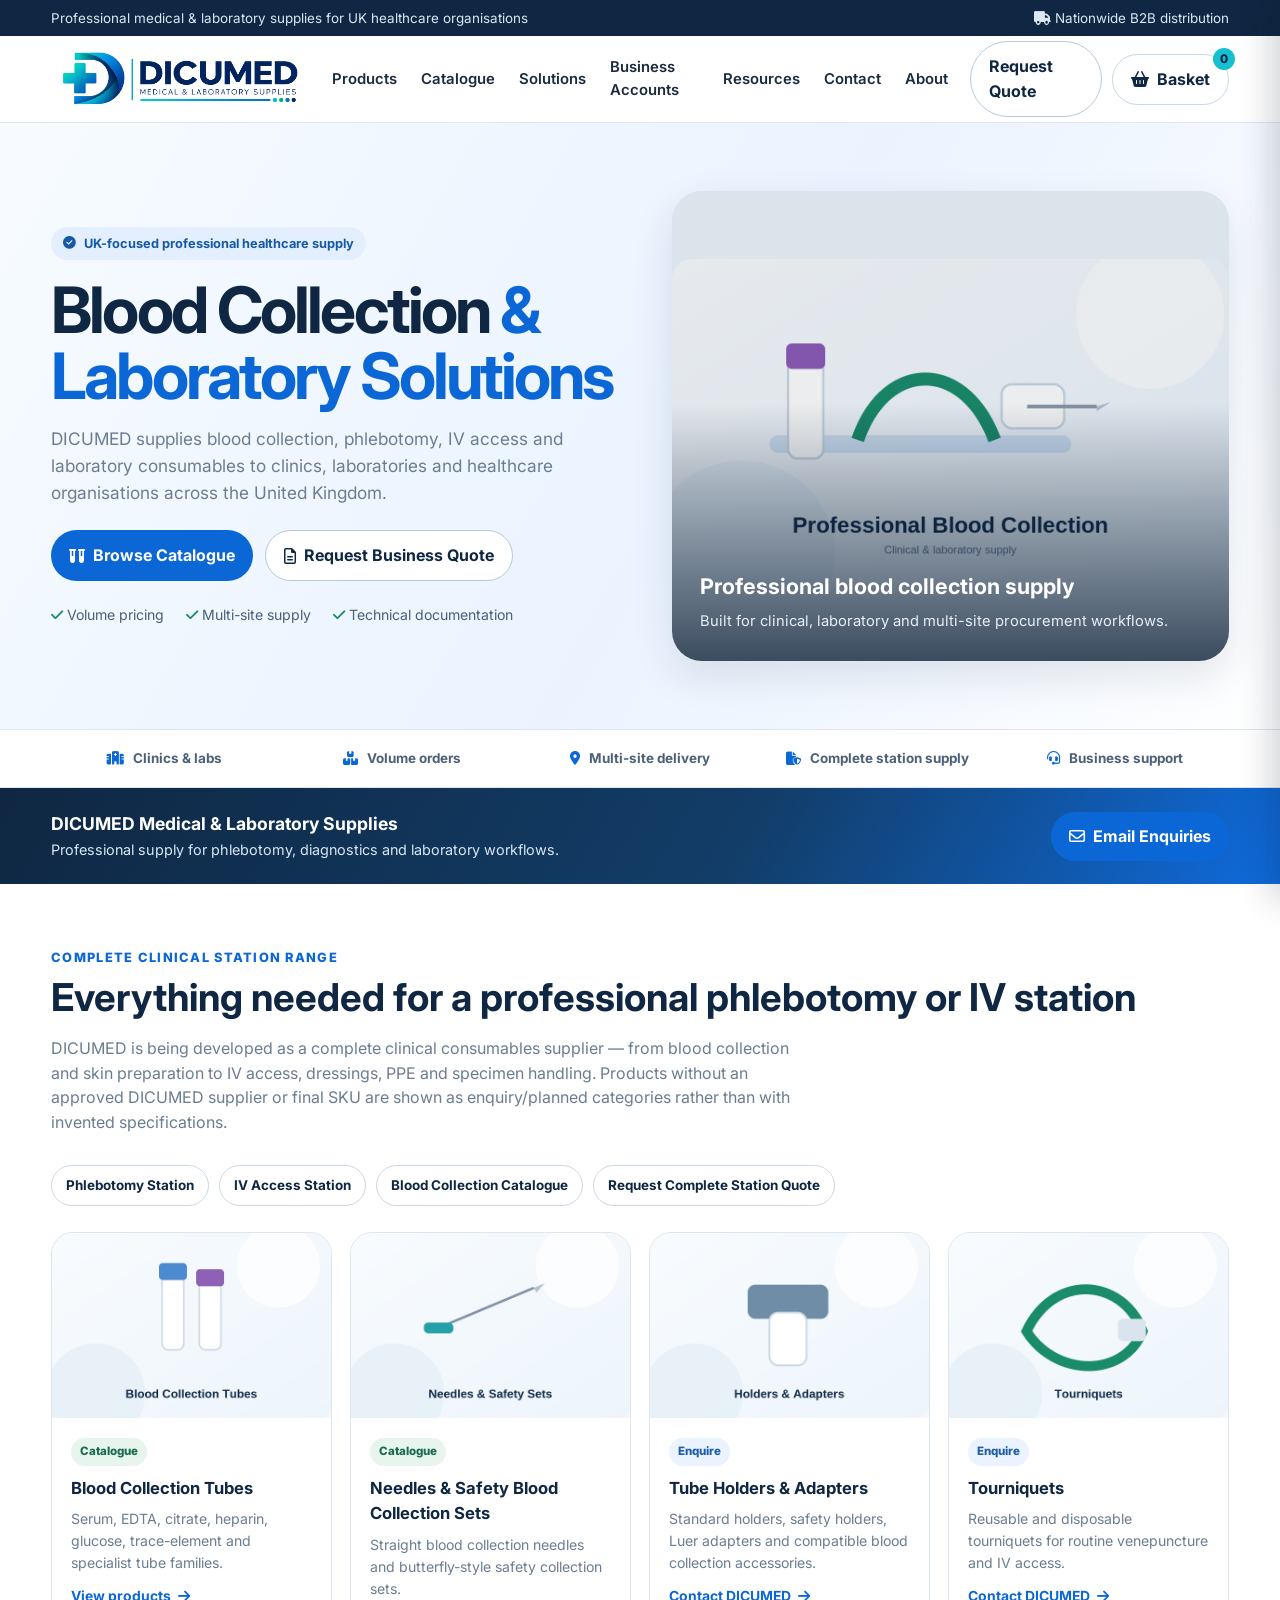
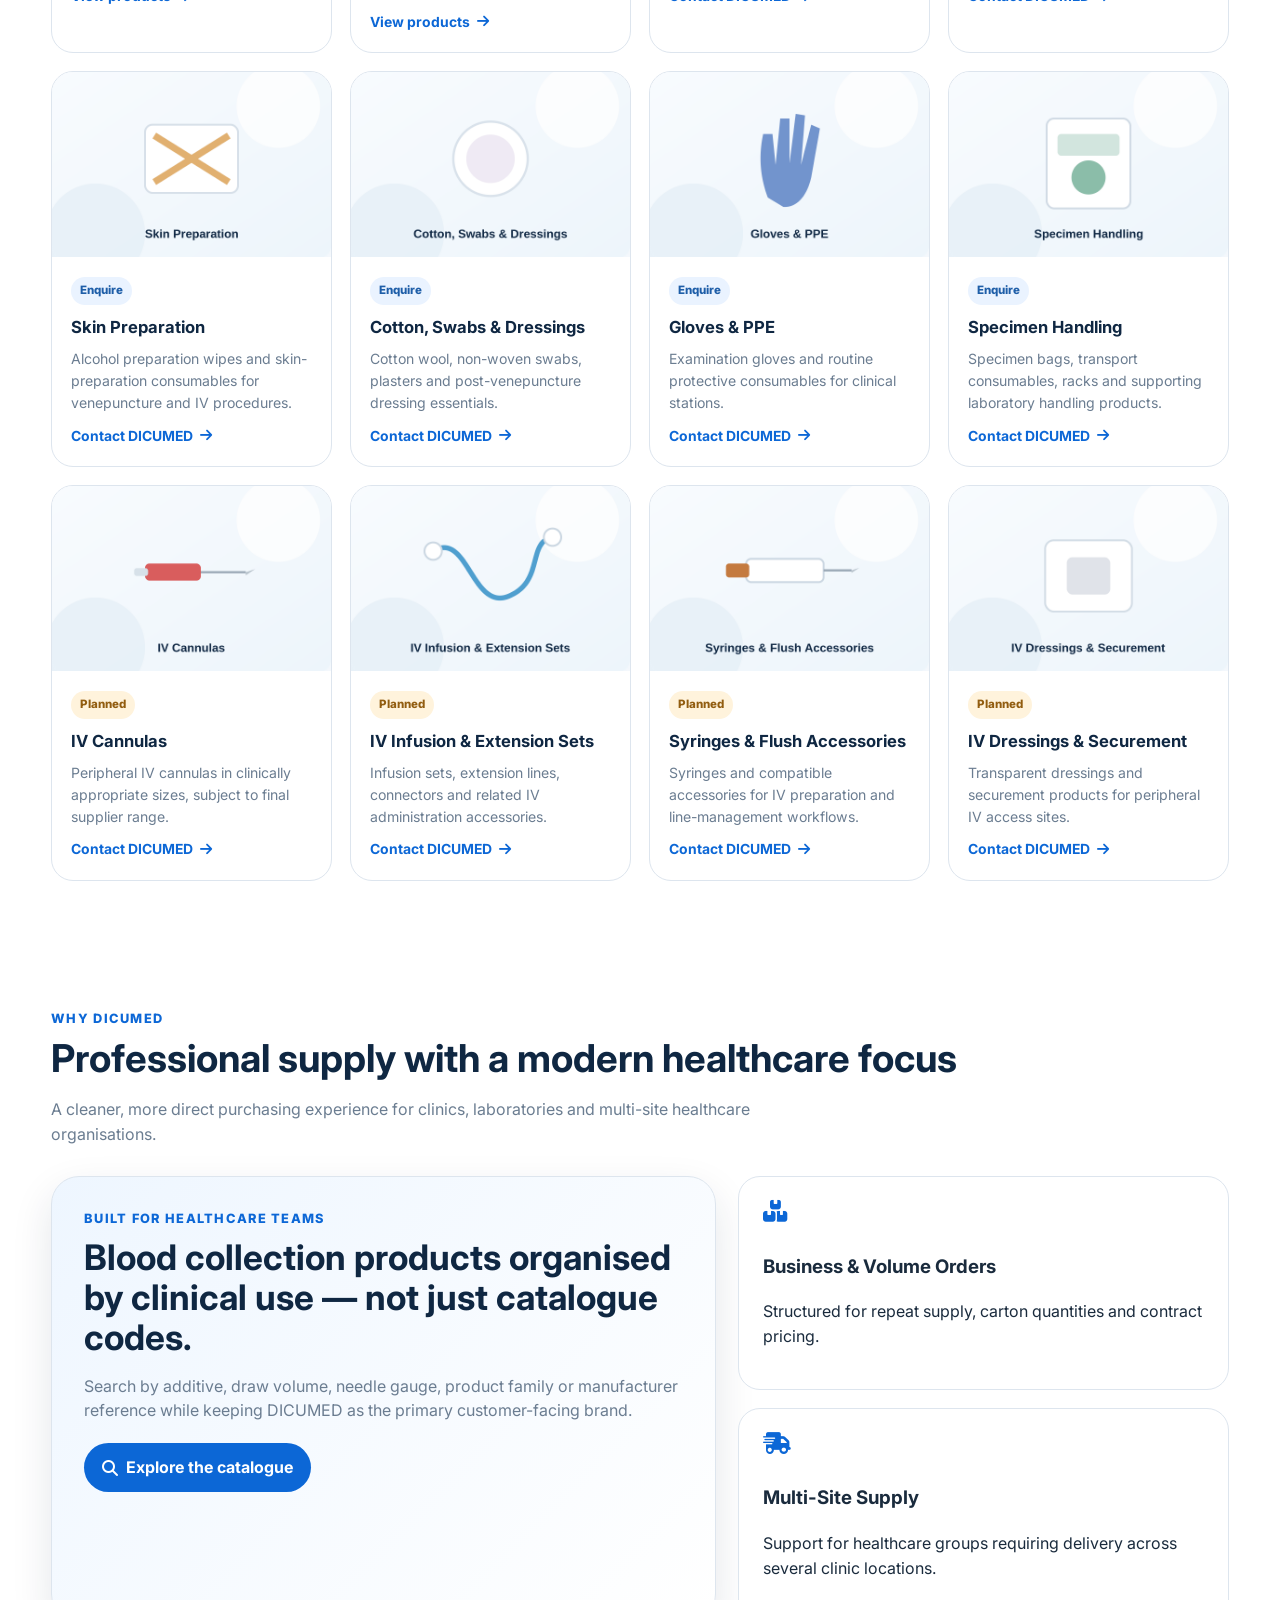
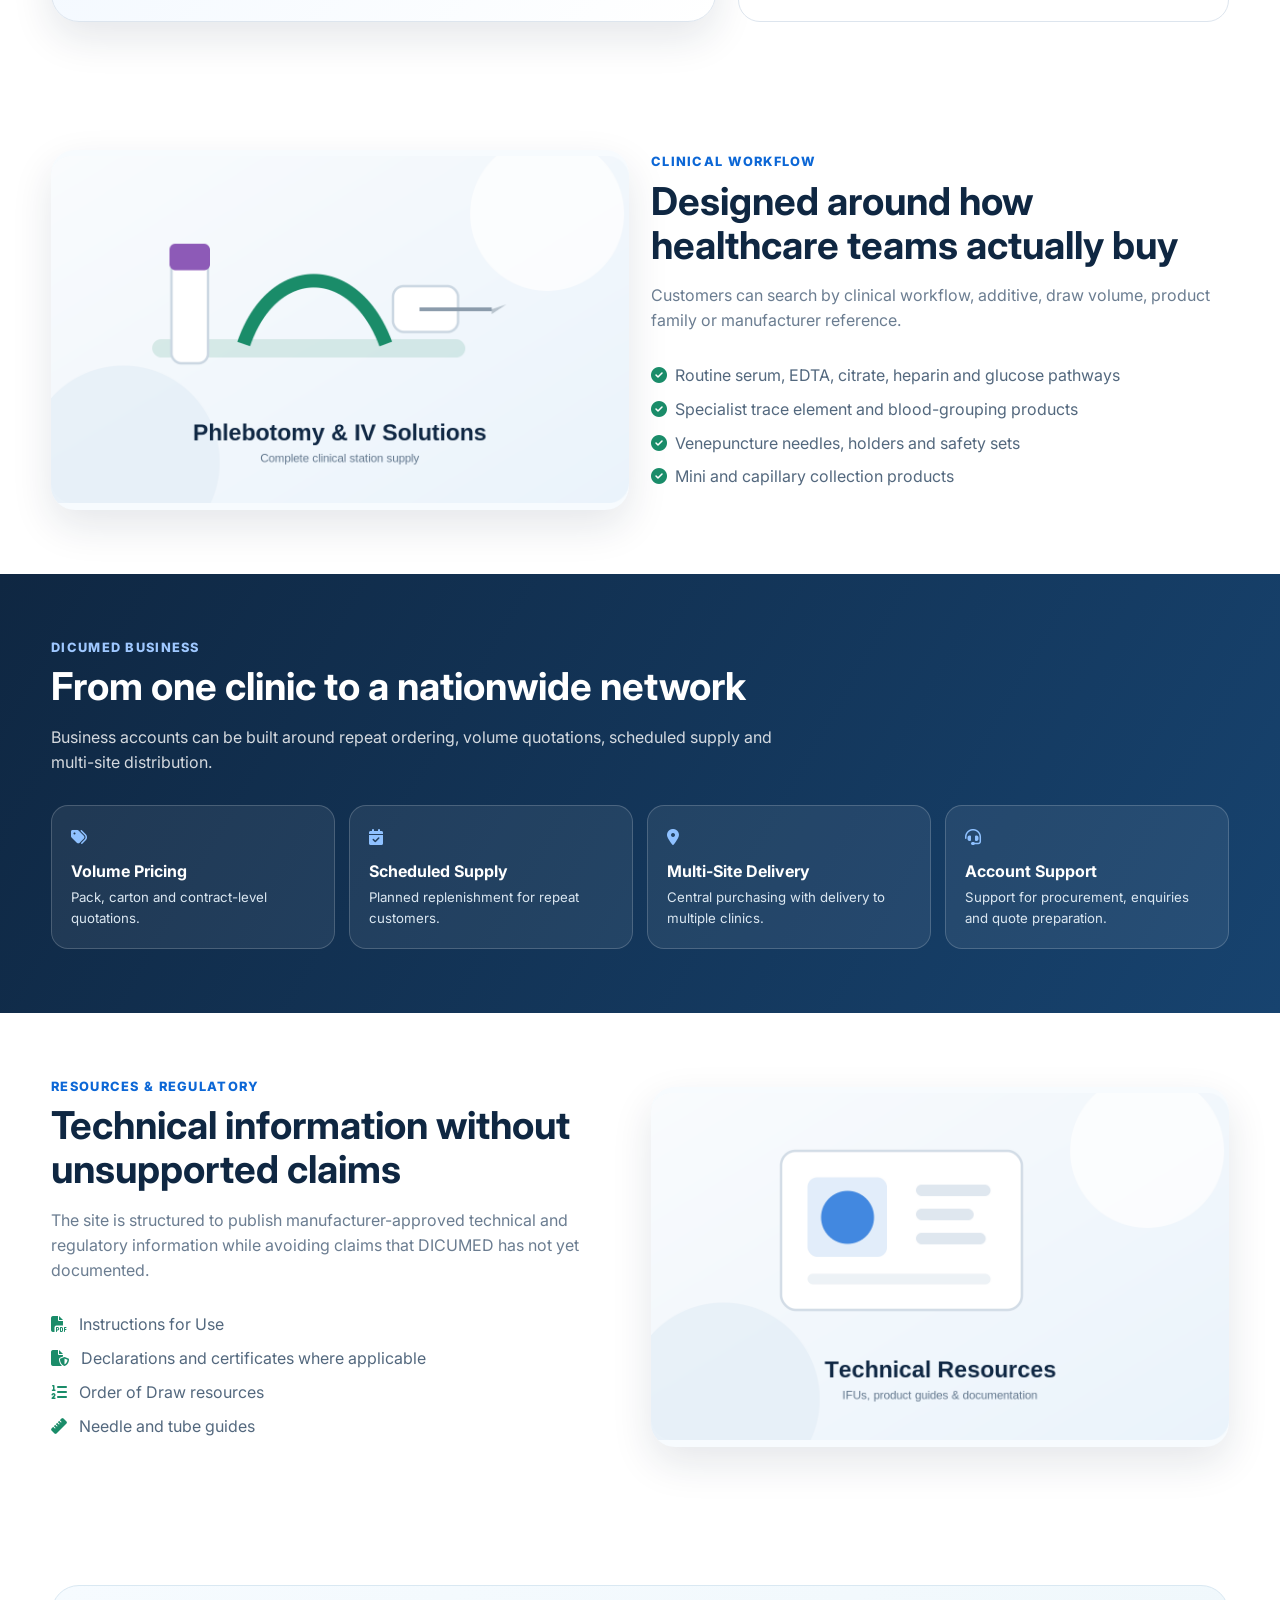
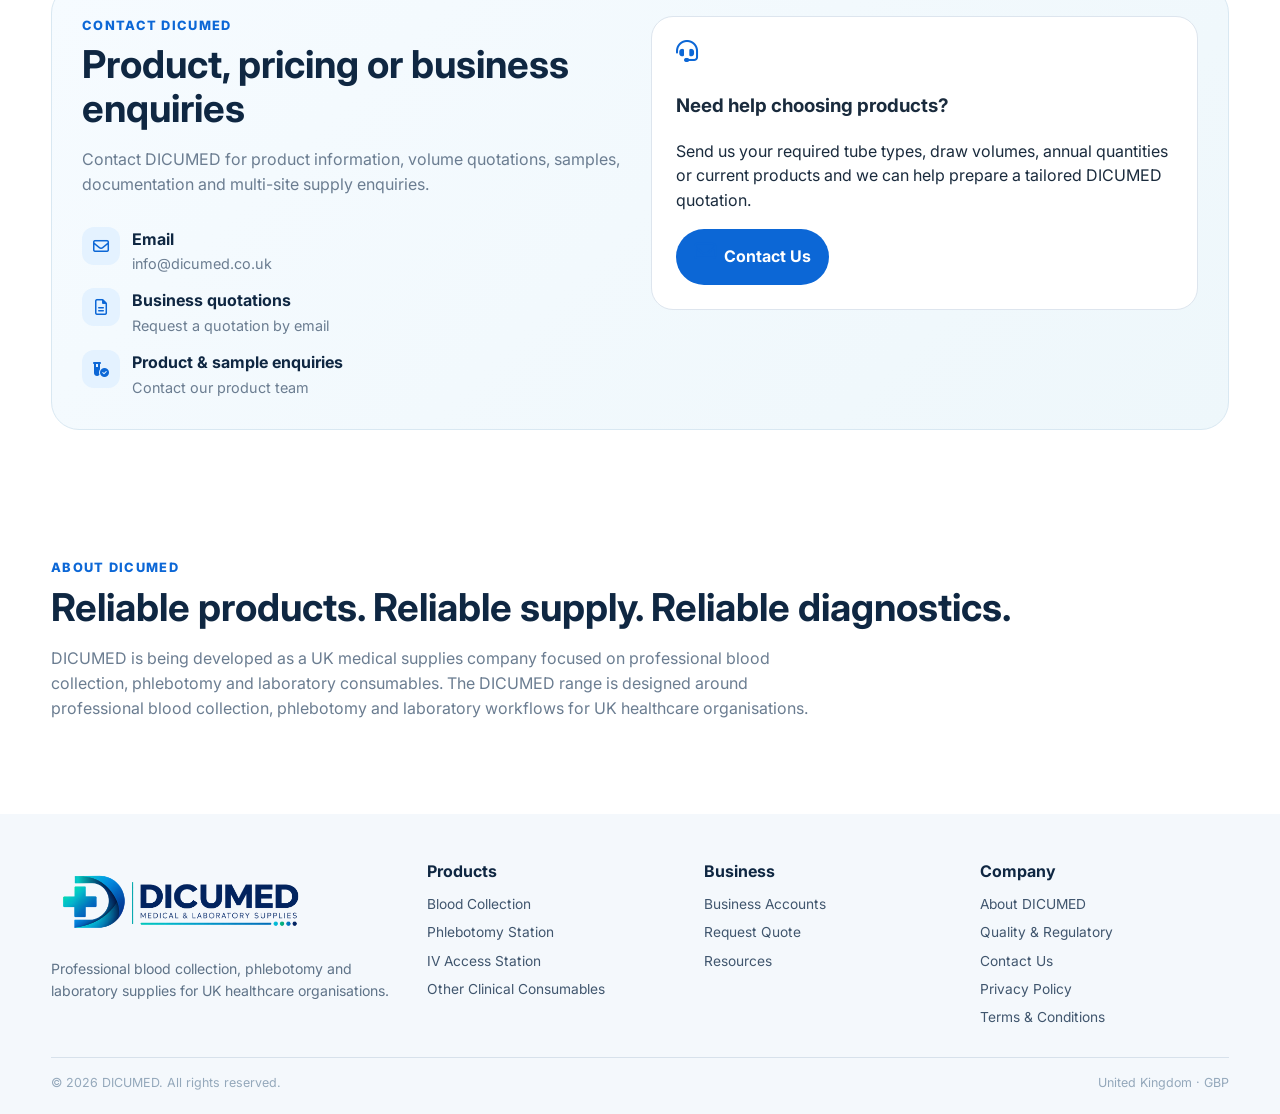
==== commit 65ef4a2c: "Add files via upload" ====
--- a/index.html
+++ b/index.html
@@ -4,7 +4,7 @@
 <div class="actions"><a class="btn outline hideSm" href="checkout.html">Request Quote</a><button class="btn cartBtn" onclick="openCart()"><i class="fa-solid fa-basket-shopping"></i> Basket <span class="cartCount">0</span></button><button class="btn ghost menuBtn" onclick="toggleMenu()"><i class="fa-solid fa-bars"></i></button></div></div></header>
 <main>
 <section class="hero"><div class="wrap heroGrid"><div><div class="badge"><i class="fa-solid fa-circle-check"></i> UK-focused professional healthcare supply</div><h1>Blood Collection <em>& Laboratory Solutions</em></h1><p>DICUMED supplies blood collection, phlebotomy, IV access and laboratory consumables to clinics, laboratories and healthcare organisations across the United Kingdom.</p><div class="heroBtns"><a class="btn primary" href="catalogue.html"><i class="fa-solid fa-vials"></i> Browse Catalogue</a><a class="btn outline" href="checkout.html"><i class="fa-regular fa-file-lines"></i> Request Business Quote</a></div><div class="heroFacts"><span><i class="fa-solid fa-check"></i> Volume pricing</span><span><i class="fa-solid fa-check"></i> Multi-site supply</span><span><i class="fa-solid fa-check"></i> Technical documentation</span></div></div>
-<div class="photoCard"><img src="assets/images/hero-clinical.svg" alt="Laboratory professional handling a blood sample tube"><div class="shade"></div><div class="photoCopy"><h3>Professional blood collection supply</h3><p>Built for clinical, laboratory and multi-site procurement workflows.</p></div></div></div></section>
+<div class="photoCard"><img src="assets/images/hero-clinical.png" alt="Laboratory professional handling a blood sample tube"><div class="shade"></div><div class="photoCopy"><h3>Professional blood collection supply</h3><p>Built for clinical, laboratory and multi-site procurement workflows.</p></div></div></div></section>
 <div class="trust"><div class="wrap"><span><i class="fa-solid fa-hospital"></i> Clinics & labs</span><span><i class="fa-solid fa-boxes-stacked"></i> Volume orders</span><span><i class="fa-solid fa-location-dot"></i> Multi-site delivery</span><span><i class="fa-solid fa-file-shield"></i> Complete station supply</span><span><i class="fa-solid fa-headset"></i> Business support</span></div></div>
 <div class="brandBand"><div class="wrap"><div><strong>DICUMED Medical & Laboratory Supplies</strong><br><span>Professional supply for phlebotomy, diagnostics and laboratory workflows.</span></div><a class="btn primary" href="mailto:info@dicumed.co.uk?subject=DICUMED%20Enquiry"><i class="fa-regular fa-envelope"></i> Email Enquiries</a></div></div>
 <section id="products"><div class="wrap">
@@ -13,29 +13,29 @@
 <p class="intro">DICUMED is being developed as a complete clinical consumables supplier — from blood collection and skin preparation to IV access, dressings, PPE and specimen handling. Products without an approved DICUMED supplier or final SKU are shown as enquiry/planned categories rather than with invented specifications.</p>
 <div class="workflowTabs"><a href="#products">Phlebotomy Station</a><a href="#products">IV Access Station</a><a href="catalogue.html">Blood Collection Catalogue</a><a href="mailto:info@dicumed.co.uk?subject=DICUMED%20Complete%20Station%20Supply%20Enquiry">Request Complete Station Quote</a></div>
 <div class="stationGrid"><a class="stationCard" href="catalogue.html">
-<img src="assets/images/blood-tubes.svg" alt="Blood Collection Tubes">
+<img src="assets/images/blood-tubes.png" alt="Blood Collection Tubes">
 <div class="body"><span class="statusBadge statusCatalogue">Catalogue</span><h3>Blood Collection Tubes</h3><p>Serum, EDTA, citrate, heparin, glucose, trace-element and specialist tube families.</p><span class="link">View products <i class="fa-solid fa-arrow-right"></i></span></div></a><a class="stationCard" href="catalogue.html?cat=Needles">
-<img src="assets/images/needles-sets.svg" alt="Needles & Safety Blood Collection Sets">
+<img src="assets/images/needles-sets.png" alt="Needles & Safety Blood Collection Sets">
 <div class="body"><span class="statusBadge statusCatalogue">Catalogue</span><h3>Needles & Safety Blood Collection Sets</h3><p>Straight blood collection needles and butterfly-style safety collection sets.</p><span class="link">View products <i class="fa-solid fa-arrow-right"></i></span></div></a><a class="stationCard" href="mailto:info@dicumed.co.uk?subject=DICUMED%20Holders%20and%20Adapters%20Enquiry">
-<img src="assets/images/holders-adapters.svg" alt="Tube Holders & Adapters">
+<img src="assets/images/holders-adapters.png" alt="Tube Holders & Adapters">
 <div class="body"><span class="statusBadge statusEnquire">Enquire</span><h3>Tube Holders & Adapters</h3><p>Standard holders, safety holders, Luer adapters and compatible blood collection accessories.</p><span class="link">Contact DICUMED <i class="fa-solid fa-arrow-right"></i></span></div></a><a class="stationCard" href="mailto:info@dicumed.co.uk?subject=DICUMED%20Tourniquet%20Enquiry">
-<img src="assets/images/tourniquets.svg" alt="Tourniquets">
+<img src="assets/images/tourniquets.png" alt="Tourniquets">
 <div class="body"><span class="statusBadge statusEnquire">Enquire</span><h3>Tourniquets</h3><p>Reusable and disposable tourniquets for routine venepuncture and IV access.</p><span class="link">Contact DICUMED <i class="fa-solid fa-arrow-right"></i></span></div></a><a class="stationCard" href="mailto:info@dicumed.co.uk?subject=DICUMED%20Skin%20Preparation%20Enquiry">
-<img src="assets/images/skin-prep.svg" alt="Skin Preparation">
+<img src="assets/images/skin-prep.png" alt="Skin Preparation">
 <div class="body"><span class="statusBadge statusEnquire">Enquire</span><h3>Skin Preparation</h3><p>Alcohol preparation wipes and skin-preparation consumables for venepuncture and IV procedures.</p><span class="link">Contact DICUMED <i class="fa-solid fa-arrow-right"></i></span></div></a><a class="stationCard" href="mailto:info@dicumed.co.uk?subject=DICUMED%20Dressings%20and%20Swabs%20Enquiry">
-<img src="assets/images/cotton-swabs.svg" alt="Cotton, Swabs & Dressings">
+<img src="assets/images/cotton-swabs.png" alt="Cotton, Swabs & Dressings">
 <div class="body"><span class="statusBadge statusEnquire">Enquire</span><h3>Cotton, Swabs & Dressings</h3><p>Cotton wool, non-woven swabs, plasters and post-venepuncture dressing essentials.</p><span class="link">Contact DICUMED <i class="fa-solid fa-arrow-right"></i></span></div></a><a class="stationCard" href="mailto:info@dicumed.co.uk?subject=DICUMED%20Gloves%20and%20PPE%20Enquiry">
-<img src="assets/images/gloves-ppe.svg" alt="Gloves & PPE">
+<img src="assets/images/gloves-ppe.png" alt="Gloves & PPE">
 <div class="body"><span class="statusBadge statusEnquire">Enquire</span><h3>Gloves & PPE</h3><p>Examination gloves and routine protective consumables for clinical stations.</p><span class="link">Contact DICUMED <i class="fa-solid fa-arrow-right"></i></span></div></a><a class="stationCard" href="mailto:info@dicumed.co.uk?subject=DICUMED%20Specimen%20Handling%20Enquiry">
-<img src="assets/images/specimen-handling.svg" alt="Specimen Handling">
+<img src="assets/images/specimen-handling.png" alt="Specimen Handling">
 <div class="body"><span class="statusBadge statusEnquire">Enquire</span><h3>Specimen Handling</h3><p>Specimen bags, transport consumables, racks and supporting laboratory handling products.</p><span class="link">Contact DICUMED <i class="fa-solid fa-arrow-right"></i></span></div></a><a class="stationCard" href="mailto:info@dicumed.co.uk?subject=DICUMED%20IV%20Cannula%20Enquiry">
-<img src="assets/images/iv-cannulas.svg" alt="IV Cannulas">
+<img src="assets/images/iv-cannulas.png" alt="IV Cannulas">
 <div class="body"><span class="statusBadge statusPlanned">Planned</span><h3>IV Cannulas</h3><p>Peripheral IV cannulas in clinically appropriate sizes, subject to final supplier range.</p><span class="link">Contact DICUMED <i class="fa-solid fa-arrow-right"></i></span></div></a><a class="stationCard" href="mailto:info@dicumed.co.uk?subject=DICUMED%20IV%20Infusion%20Set%20Enquiry">
-<img src="assets/images/iv-infusion.svg" alt="IV Infusion & Extension Sets">
+<img src="assets/images/iv-infusion.png" alt="IV Infusion & Extension Sets">
 <div class="body"><span class="statusBadge statusPlanned">Planned</span><h3>IV Infusion & Extension Sets</h3><p>Infusion sets, extension lines, connectors and related IV administration accessories.</p><span class="link">Contact DICUMED <i class="fa-solid fa-arrow-right"></i></span></div></a><a class="stationCard" href="mailto:info@dicumed.co.uk?subject=DICUMED%20Syringe%20and%20Flush%20Enquiry">
-<img src="assets/images/syringes-flush.svg" alt="Syringes & Flush Accessories">
+<img src="assets/images/syringes-flush.png" alt="Syringes & Flush Accessories">
 <div class="body"><span class="statusBadge statusPlanned">Planned</span><h3>Syringes & Flush Accessories</h3><p>Syringes and compatible accessories for IV preparation and line-management workflows.</p><span class="link">Contact DICUMED <i class="fa-solid fa-arrow-right"></i></span></div></a><a class="stationCard" href="mailto:info@dicumed.co.uk?subject=DICUMED%20IV%20Dressing%20Enquiry">
-<img src="assets/images/securement.svg" alt="IV Dressings & Securement">
+<img src="assets/images/securement.png" alt="IV Dressings & Securement">
 <div class="body"><span class="statusBadge statusPlanned">Planned</span><h3>IV Dressings & Securement</h3><p>Transparent dressings and securement products for peripheral IV access sites.</p><span class="link">Contact DICUMED <i class="fa-solid fa-arrow-right"></i></span></div></a></div>
 </div></section>
 <section><div class="wrap"><div class="kicker">Why DICUMED</div><h2>Professional supply with a modern healthcare focus</h2><p class="intro">A cleaner, more direct purchasing experience for clinics, laboratories and multi-site healthcare organisations.</p>
@@ -51,9 +51,9 @@
     <div class="miniFeature"><i class="fa-solid fa-truck-fast"></i><h3>Multi-Site Supply</h3><p>Support for healthcare groups requiring delivery across several clinic locations.</p></div>
   </div>
 </div></div></section>
-<section id="solutions"><div class="wrap imageBand"><img src="assets/images/solutions-clinical.svg" alt="Blood collection laboratory tubes"><div><div class="kicker">Clinical workflow</div><h2>Designed around how healthcare teams actually buy</h2><p class="intro">Customers can search by clinical workflow, additive, draw volume, product family or manufacturer reference.</p><ul class="check"><li><i class="fa-solid fa-check-circle"></i>Routine serum, EDTA, citrate, heparin and glucose pathways</li><li><i class="fa-solid fa-check-circle"></i>Specialist trace element and blood-grouping products</li><li><i class="fa-solid fa-check-circle"></i>Venepuncture needles, holders and safety sets</li><li><i class="fa-solid fa-check-circle"></i>Mini and capillary collection products</li></ul></div></div></section>
+<section id="solutions"><div class="wrap imageBand"><img src="assets/images/solutions-clinical.png" alt="Blood collection laboratory tubes"><div><div class="kicker">Clinical workflow</div><h2>Designed around how healthcare teams actually buy</h2><p class="intro">Customers can search by clinical workflow, additive, draw volume, product family or manufacturer reference.</p><ul class="check"><li><i class="fa-solid fa-check-circle"></i>Routine serum, EDTA, citrate, heparin and glucose pathways</li><li><i class="fa-solid fa-check-circle"></i>Specialist trace element and blood-grouping products</li><li><i class="fa-solid fa-check-circle"></i>Venepuncture needles, holders and safety sets</li><li><i class="fa-solid fa-check-circle"></i>Mini and capillary collection products</li></ul></div></div></section>
 <section class="banner" id="business"><div class="wrap"><div class="kicker" style="color:#9fc8ff">DICUMED Business</div><h2>From one clinic to a nationwide network</h2><p class="intro">Business accounts can be built around repeat ordering, volume quotations, scheduled supply and multi-site distribution.</p><div class="benefits"><div class="benefit"><i class="fa-solid fa-tags"></i><h4>Volume Pricing</h4><p>Pack, carton and contract-level quotations.</p></div><div class="benefit"><i class="fa-solid fa-calendar-check"></i><h4>Scheduled Supply</h4><p>Planned replenishment for repeat customers.</p></div><div class="benefit"><i class="fa-solid fa-location-dot"></i><h4>Multi-Site Delivery</h4><p>Central purchasing with delivery to multiple clinics.</p></div><div class="benefit"><i class="fa-solid fa-headset"></i><h4>Account Support</h4><p>Support for procurement, enquiries and quote preparation.</p></div></div></div></section>
-<section id="resources"><div class="wrap imageBand"><div><div class="kicker">Resources & regulatory</div><h2>Technical information without unsupported claims</h2><p class="intro">The site is structured to publish manufacturer-approved technical and regulatory information while avoiding claims that DICUMED has not yet documented.</p><ul class="check"><li><i class="fa-solid fa-file-pdf"></i> Instructions for Use</li><li><i class="fa-solid fa-file-shield"></i> Declarations and certificates where applicable</li><li><i class="fa-solid fa-list-ol"></i> Order of Draw resources</li><li><i class="fa-solid fa-ruler"></i> Needle and tube guides</li></ul></div><img src="assets/images/resources-clinical.svg" alt="Blood sample tubes in a laboratory"></div></section>
+<section id="resources"><div class="wrap imageBand"><div><div class="kicker">Resources & regulatory</div><h2>Technical information without unsupported claims</h2><p class="intro">The site is structured to publish manufacturer-approved technical and regulatory information while avoiding claims that DICUMED has not yet documented.</p><ul class="check"><li><i class="fa-solid fa-file-pdf"></i> Instructions for Use</li><li><i class="fa-solid fa-file-shield"></i> Declarations and certificates where applicable</li><li><i class="fa-solid fa-list-ol"></i> Order of Draw resources</li><li><i class="fa-solid fa-ruler"></i> Needle and tube guides</li></ul></div><img src="assets/images/resources-clinical.png" alt="Blood sample tubes in a laboratory"></div></section>
 <section id="contact"><div class="wrap"><div class="contactCard"><div class="contactGrid">
 <div><div class="kicker">Contact DICUMED</div><h2>Product, pricing or business enquiries</h2><p class="intro">Contact DICUMED for product information, volume quotations, samples, documentation and multi-site supply enquiries.</p>
 <div class="contactList">
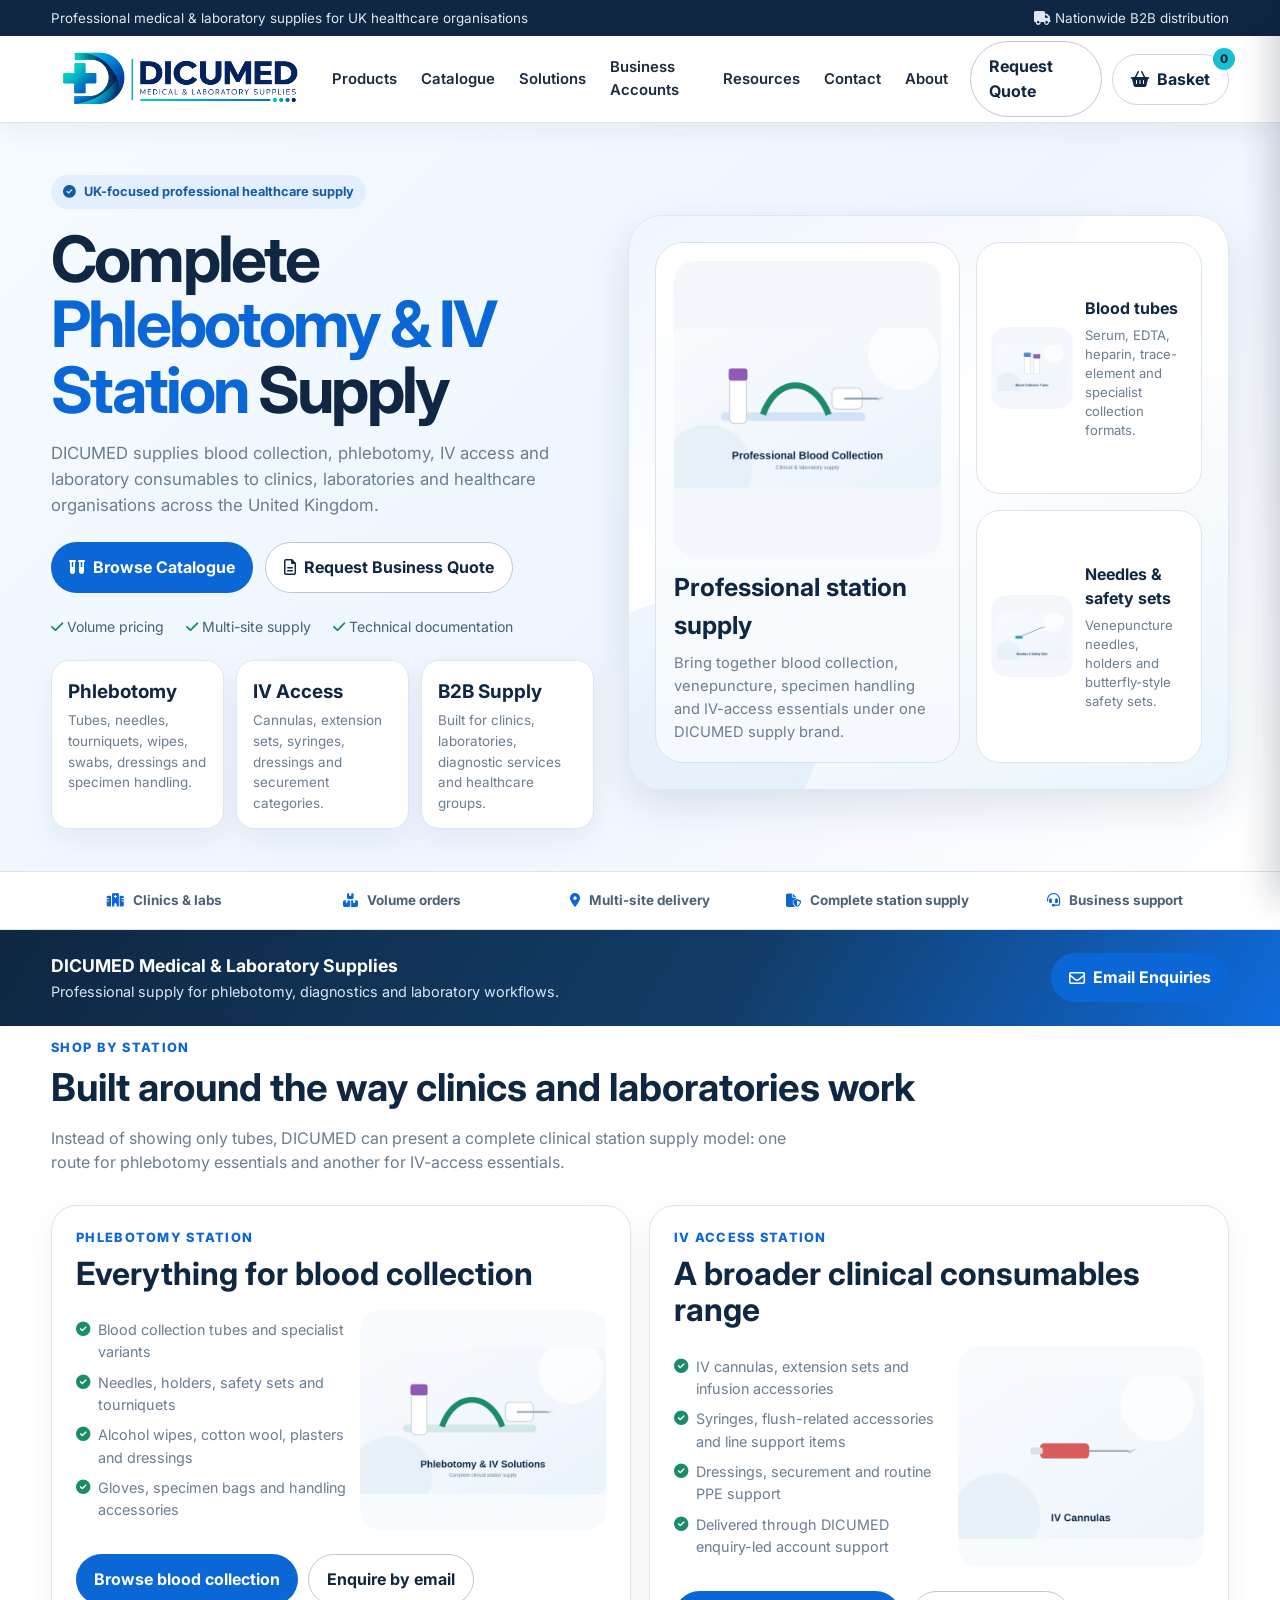
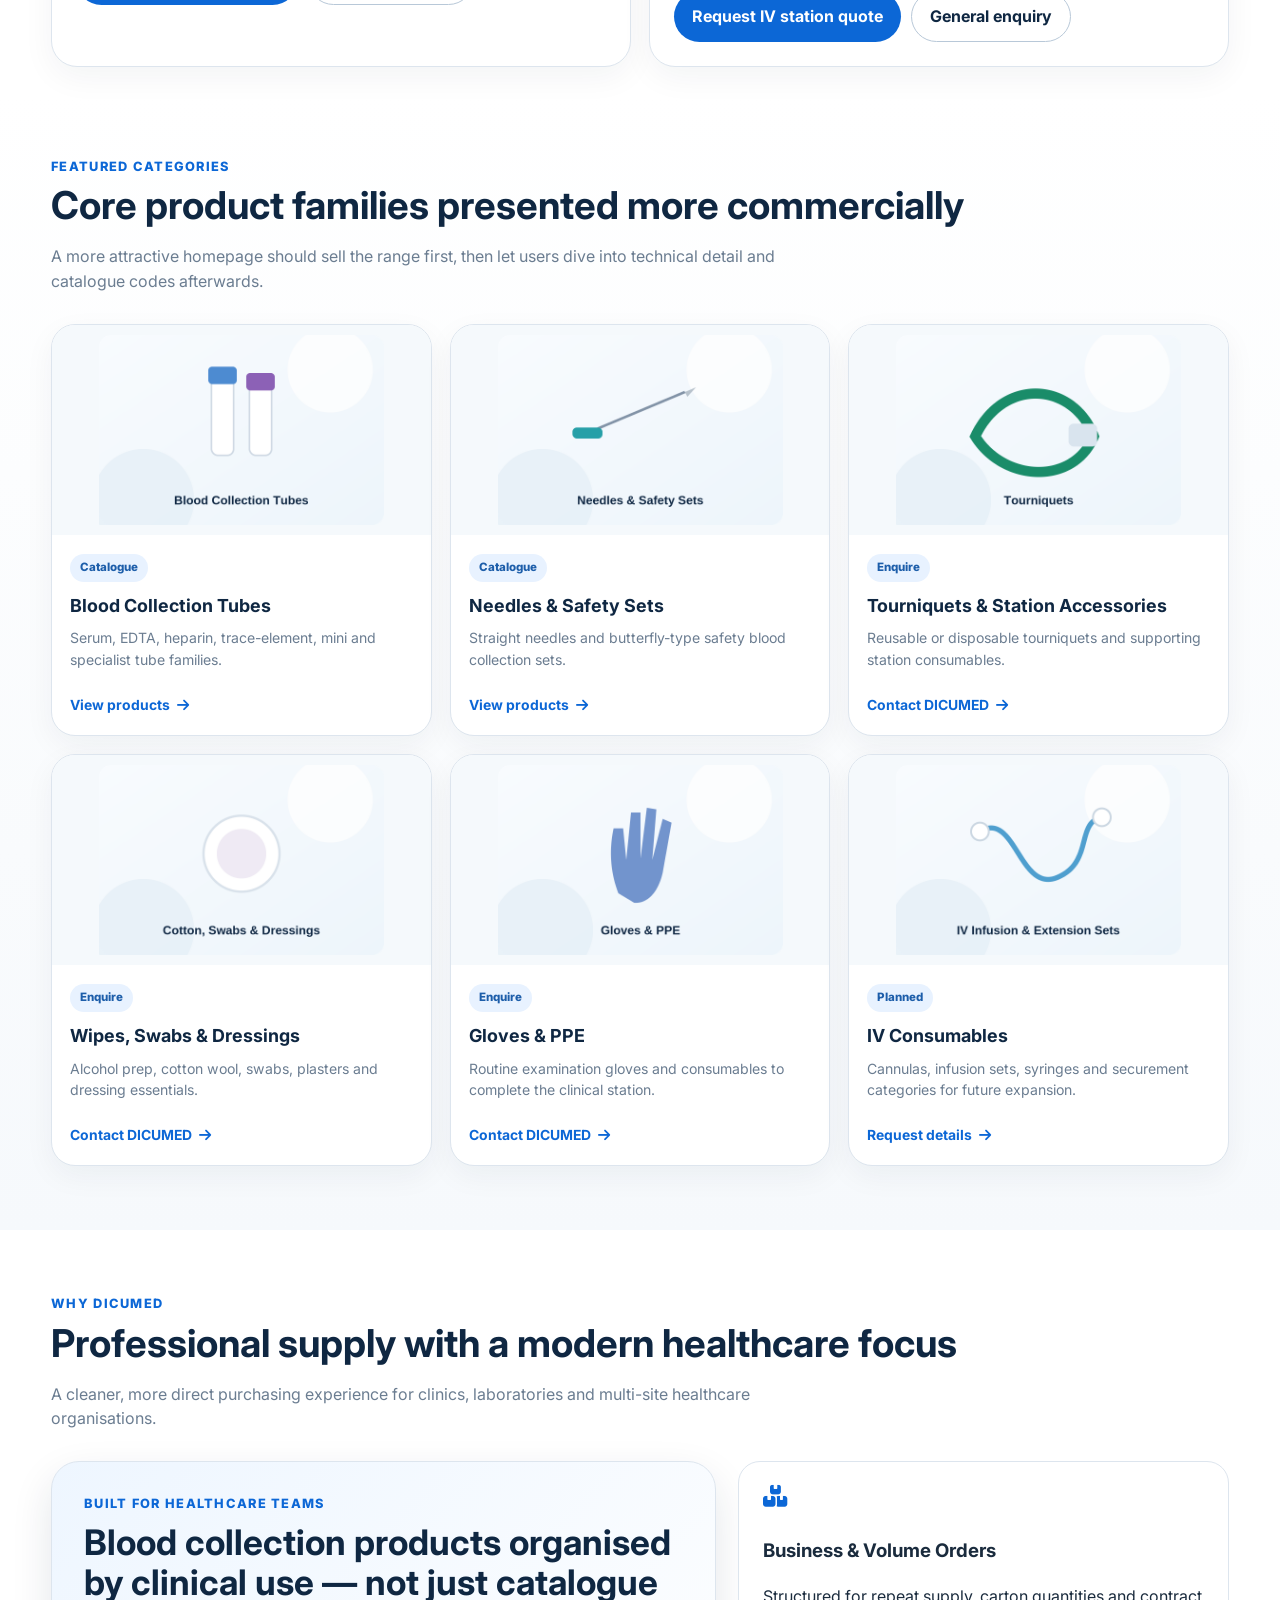
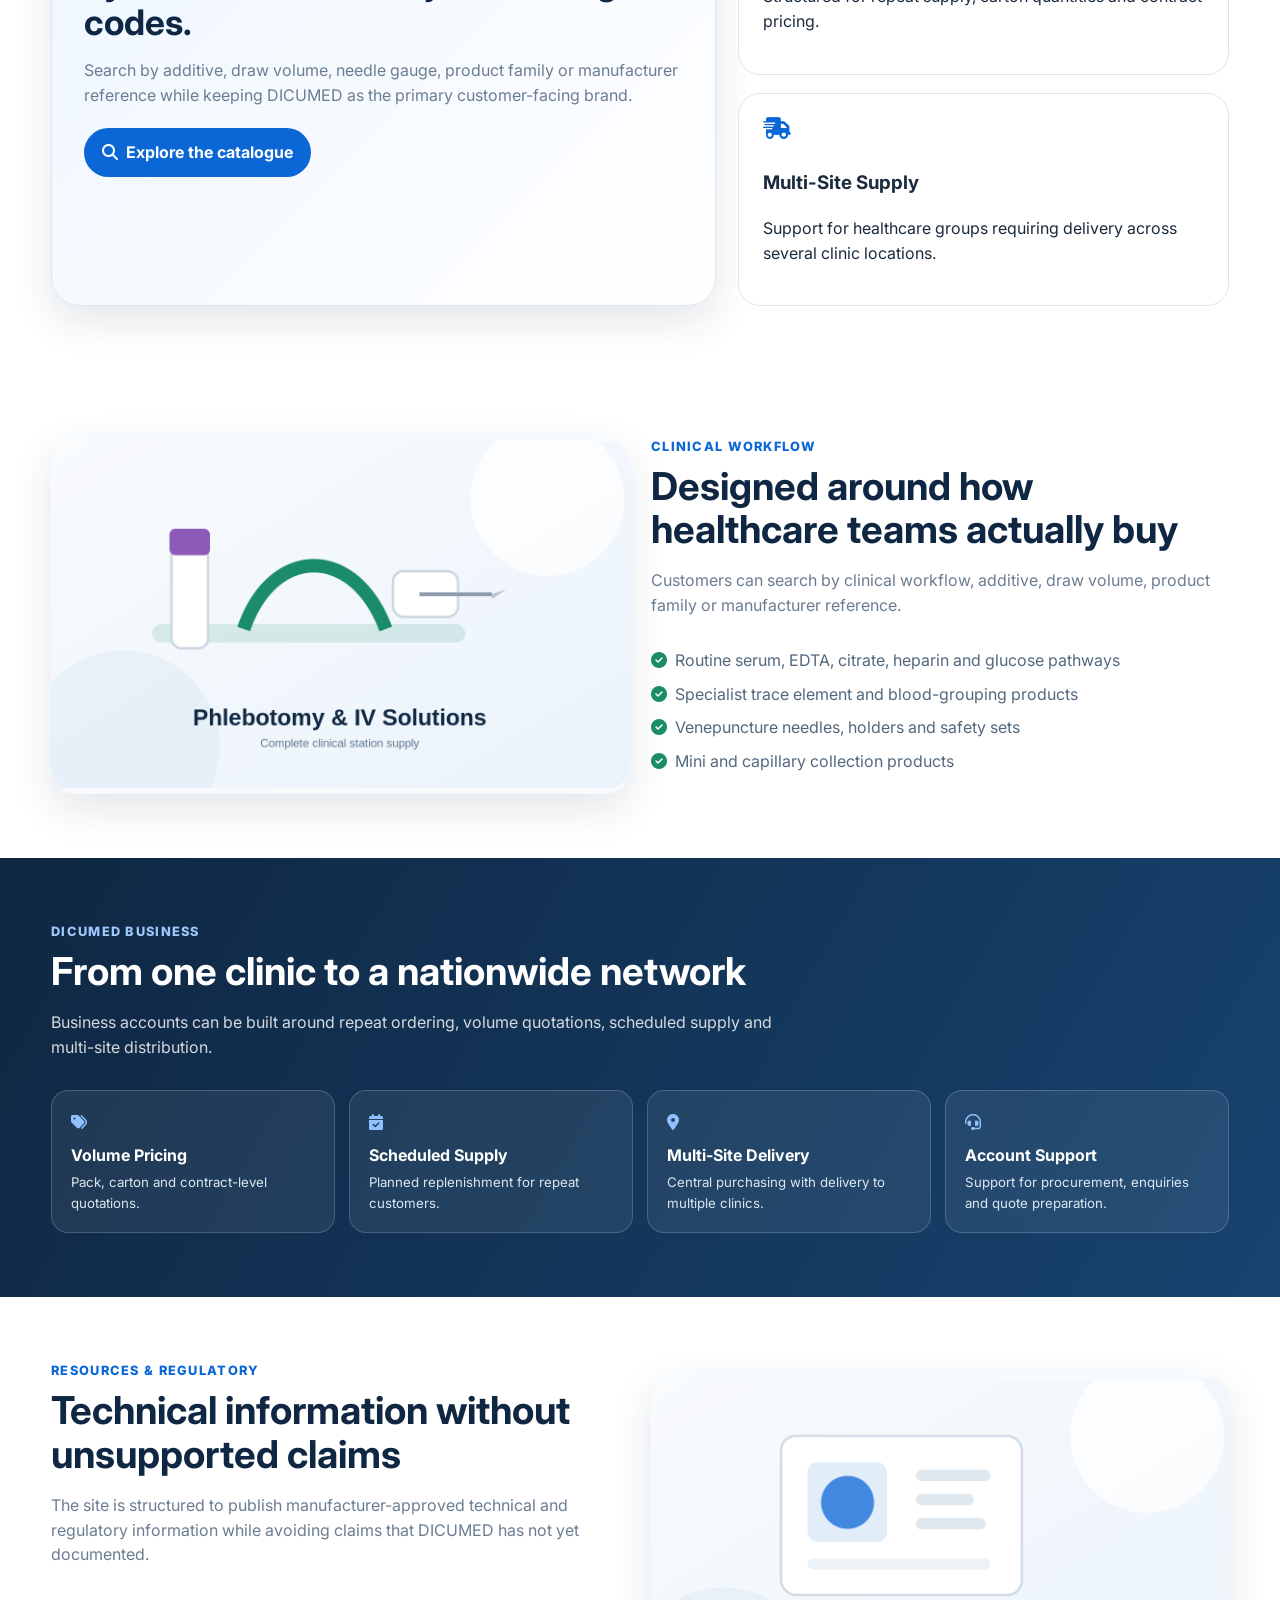
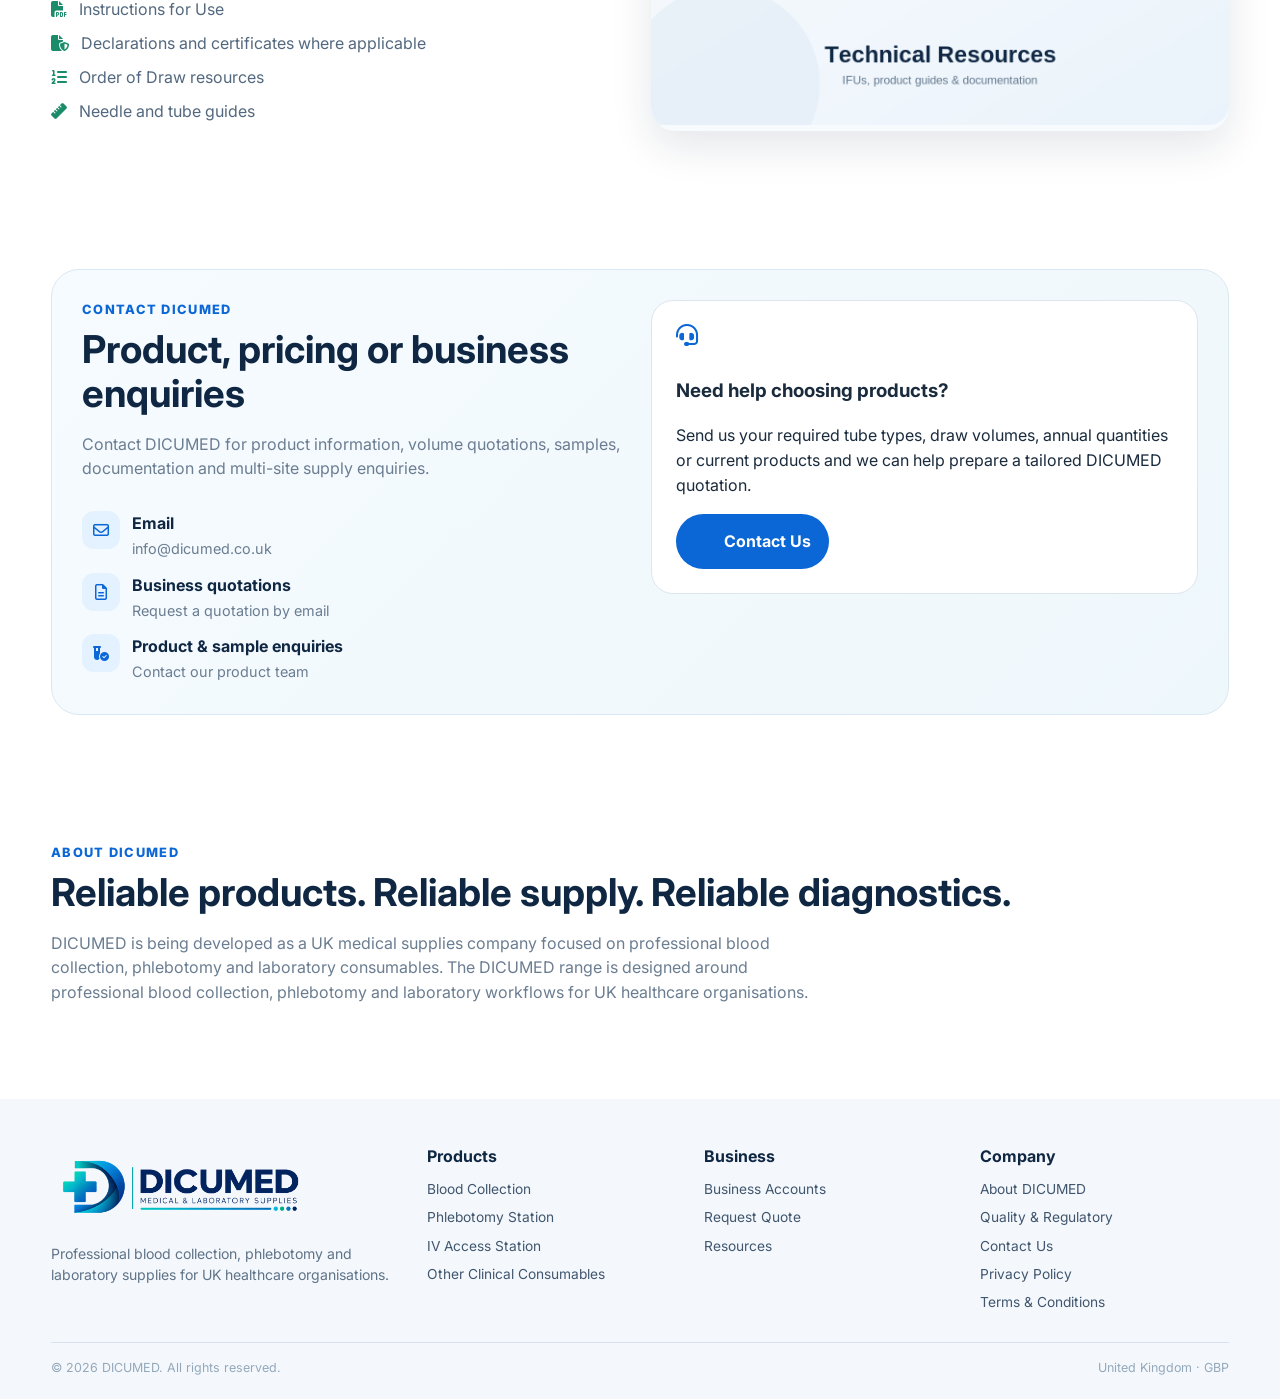
==== commit 82d052f8: "Add files via upload" ====
--- a/index.html
+++ b/index.html
@@ -3,41 +3,123 @@
 <nav class="links" id="desktopNav"><a href="catalogue.html">Products</a><a href="catalogue.html">Catalogue</a><a href="index.html#solutions">Solutions</a><a href="index.html#business">Business Accounts</a><a href="index.html#resources">Resources</a><a href="index.html#contact">Contact</a><a href="index.html#about">About</a></nav>
 <div class="actions"><a class="btn outline hideSm" href="checkout.html">Request Quote</a><button class="btn cartBtn" onclick="openCart()"><i class="fa-solid fa-basket-shopping"></i> Basket <span class="cartCount">0</span></button><button class="btn ghost menuBtn" onclick="toggleMenu()"><i class="fa-solid fa-bars"></i></button></div></div></header>
 <main>
-<section class="hero"><div class="wrap heroGrid"><div><div class="badge"><i class="fa-solid fa-circle-check"></i> UK-focused professional healthcare supply</div><h1>Blood Collection <em>& Laboratory Solutions</em></h1><p>DICUMED supplies blood collection, phlebotomy, IV access and laboratory consumables to clinics, laboratories and healthcare organisations across the United Kingdom.</p><div class="heroBtns"><a class="btn primary" href="catalogue.html"><i class="fa-solid fa-vials"></i> Browse Catalogue</a><a class="btn outline" href="checkout.html"><i class="fa-regular fa-file-lines"></i> Request Business Quote</a></div><div class="heroFacts"><span><i class="fa-solid fa-check"></i> Volume pricing</span><span><i class="fa-solid fa-check"></i> Multi-site supply</span><span><i class="fa-solid fa-check"></i> Technical documentation</span></div></div>
-<div class="photoCard"><img src="assets/images/hero-clinical.png" alt="Laboratory professional handling a blood sample tube"><div class="shade"></div><div class="photoCopy"><h3>Professional blood collection supply</h3><p>Built for clinical, laboratory and multi-site procurement workflows.</p></div></div></div></section>
-<div class="trust"><div class="wrap"><span><i class="fa-solid fa-hospital"></i> Clinics & labs</span><span><i class="fa-solid fa-boxes-stacked"></i> Volume orders</span><span><i class="fa-solid fa-location-dot"></i> Multi-site delivery</span><span><i class="fa-solid fa-file-shield"></i> Complete station supply</span><span><i class="fa-solid fa-headset"></i> Business support</span></div></div>
+
+<section class="hero"><div class="wrap heroGrid">
+<div>
+  <div class="badge"><i class="fa-solid fa-circle-check"></i> UK-focused professional healthcare supply</div>
+  <h1>Complete <em>Phlebotomy &amp; IV Station</em> Supply</h1>
+  <p>DICUMED supplies blood collection, phlebotomy, IV access and laboratory consumables to clinics, laboratories and healthcare organisations across the United Kingdom.</p>
+  <div class="heroBtns">
+    <a class="btn primary" href="catalogue.html"><i class="fa-solid fa-vials"></i> Browse Catalogue</a>
+    <a class="btn outline" href="mailto:info@dicumed.co.uk?subject=DICUMED%20Complete%20Station%20Quote"><i class="fa-regular fa-file-lines"></i> Request Business Quote</a>
+  </div>
+  <div class="heroFacts"><span><i class="fa-solid fa-check"></i> Volume pricing</span><span><i class="fa-solid fa-check"></i> Multi-site supply</span><span><i class="fa-solid fa-check"></i> Technical documentation</span></div>
+  <div class="heroStats">
+    <div class="statCard"><strong>Phlebotomy</strong><span>Tubes, needles, tourniquets, wipes, swabs, dressings and specimen handling.</span></div>
+    <div class="statCard"><strong>IV Access</strong><span>Cannulas, extension sets, syringes, dressings and securement categories.</span></div>
+    <div class="statCard"><strong>B2B Supply</strong><span>Built for clinics, laboratories, diagnostic services and healthcare groups.</span></div>
+  </div>
+</div>
+<div class="heroVisual">
+  <div class="heroMosaic">
+    <div class="heroMainCard">
+      <img src="assets/images/hero-clinical.png" alt="DICUMED phlebotomy and IV supply range">
+      <div>
+        <h3>Professional station supply</h3>
+        <p>Bring together blood collection, venepuncture, specimen handling and IV-access essentials under one DICUMED supply brand.</p>
+      </div>
+    </div>
+    <div class="heroMiniCard">
+      <img src="assets/images/blood-tubes.png" alt="Blood collection tubes">
+      <div><h4>Blood tubes</h4><p>Serum, EDTA, heparin, trace-element and specialist collection formats.</p></div>
+    </div>
+    <div class="heroMiniCard">
+      <img src="assets/images/needles-sets.png" alt="Needles and safety blood collection sets">
+      <div><h4>Needles &amp; safety sets</h4><p>Venepuncture needles, holders and butterfly-style safety sets.</p></div>
+    </div>
+  </div>
+</div>
+</div></section>
+<div class="trust">
+<div class="wrap"><span><i class="fa-solid fa-hospital"></i> Clinics & labs</span><span><i class="fa-solid fa-boxes-stacked"></i> Volume orders</span><span><i class="fa-solid fa-location-dot"></i> Multi-site delivery</span><span><i class="fa-solid fa-file-shield"></i> Complete station supply</span><span><i class="fa-solid fa-headset"></i> Business support</span></div></div>
 <div class="brandBand"><div class="wrap"><div><strong>DICUMED Medical & Laboratory Supplies</strong><br><span>Professional supply for phlebotomy, diagnostics and laboratory workflows.</span></div><a class="btn primary" href="mailto:info@dicumed.co.uk?subject=DICUMED%20Enquiry"><i class="fa-regular fa-envelope"></i> Email Enquiries</a></div></div>
-<section id="products"><div class="wrap">
-<div class="kicker">Complete clinical station range</div>
-<h2>Everything needed for a professional phlebotomy or IV station</h2>
-<p class="intro">DICUMED is being developed as a complete clinical consumables supplier — from blood collection and skin preparation to IV access, dressings, PPE and specimen handling. Products without an approved DICUMED supplier or final SKU are shown as enquiry/planned categories rather than with invented specifications.</p>
-<div class="workflowTabs"><a href="#products">Phlebotomy Station</a><a href="#products">IV Access Station</a><a href="catalogue.html">Blood Collection Catalogue</a><a href="mailto:info@dicumed.co.uk?subject=DICUMED%20Complete%20Station%20Supply%20Enquiry">Request Complete Station Quote</a></div>
-<div class="stationGrid"><a class="stationCard" href="catalogue.html">
-<img src="assets/images/blood-tubes.png" alt="Blood Collection Tubes">
-<div class="body"><span class="statusBadge statusCatalogue">Catalogue</span><h3>Blood Collection Tubes</h3><p>Serum, EDTA, citrate, heparin, glucose, trace-element and specialist tube families.</p><span class="link">View products <i class="fa-solid fa-arrow-right"></i></span></div></a><a class="stationCard" href="catalogue.html?cat=Needles">
-<img src="assets/images/needles-sets.png" alt="Needles & Safety Blood Collection Sets">
-<div class="body"><span class="statusBadge statusCatalogue">Catalogue</span><h3>Needles & Safety Blood Collection Sets</h3><p>Straight blood collection needles and butterfly-style safety collection sets.</p><span class="link">View products <i class="fa-solid fa-arrow-right"></i></span></div></a><a class="stationCard" href="mailto:info@dicumed.co.uk?subject=DICUMED%20Holders%20and%20Adapters%20Enquiry">
-<img src="assets/images/holders-adapters.png" alt="Tube Holders & Adapters">
-<div class="body"><span class="statusBadge statusEnquire">Enquire</span><h3>Tube Holders & Adapters</h3><p>Standard holders, safety holders, Luer adapters and compatible blood collection accessories.</p><span class="link">Contact DICUMED <i class="fa-solid fa-arrow-right"></i></span></div></a><a class="stationCard" href="mailto:info@dicumed.co.uk?subject=DICUMED%20Tourniquet%20Enquiry">
-<img src="assets/images/tourniquets.png" alt="Tourniquets">
-<div class="body"><span class="statusBadge statusEnquire">Enquire</span><h3>Tourniquets</h3><p>Reusable and disposable tourniquets for routine venepuncture and IV access.</p><span class="link">Contact DICUMED <i class="fa-solid fa-arrow-right"></i></span></div></a><a class="stationCard" href="mailto:info@dicumed.co.uk?subject=DICUMED%20Skin%20Preparation%20Enquiry">
-<img src="assets/images/skin-prep.png" alt="Skin Preparation">
-<div class="body"><span class="statusBadge statusEnquire">Enquire</span><h3>Skin Preparation</h3><p>Alcohol preparation wipes and skin-preparation consumables for venepuncture and IV procedures.</p><span class="link">Contact DICUMED <i class="fa-solid fa-arrow-right"></i></span></div></a><a class="stationCard" href="mailto:info@dicumed.co.uk?subject=DICUMED%20Dressings%20and%20Swabs%20Enquiry">
-<img src="assets/images/cotton-swabs.png" alt="Cotton, Swabs & Dressings">
-<div class="body"><span class="statusBadge statusEnquire">Enquire</span><h3>Cotton, Swabs & Dressings</h3><p>Cotton wool, non-woven swabs, plasters and post-venepuncture dressing essentials.</p><span class="link">Contact DICUMED <i class="fa-solid fa-arrow-right"></i></span></div></a><a class="stationCard" href="mailto:info@dicumed.co.uk?subject=DICUMED%20Gloves%20and%20PPE%20Enquiry">
-<img src="assets/images/gloves-ppe.png" alt="Gloves & PPE">
-<div class="body"><span class="statusBadge statusEnquire">Enquire</span><h3>Gloves & PPE</h3><p>Examination gloves and routine protective consumables for clinical stations.</p><span class="link">Contact DICUMED <i class="fa-solid fa-arrow-right"></i></span></div></a><a class="stationCard" href="mailto:info@dicumed.co.uk?subject=DICUMED%20Specimen%20Handling%20Enquiry">
-<img src="assets/images/specimen-handling.png" alt="Specimen Handling">
-<div class="body"><span class="statusBadge statusEnquire">Enquire</span><h3>Specimen Handling</h3><p>Specimen bags, transport consumables, racks and supporting laboratory handling products.</p><span class="link">Contact DICUMED <i class="fa-solid fa-arrow-right"></i></span></div></a><a class="stationCard" href="mailto:info@dicumed.co.uk?subject=DICUMED%20IV%20Cannula%20Enquiry">
-<img src="assets/images/iv-cannulas.png" alt="IV Cannulas">
-<div class="body"><span class="statusBadge statusPlanned">Planned</span><h3>IV Cannulas</h3><p>Peripheral IV cannulas in clinically appropriate sizes, subject to final supplier range.</p><span class="link">Contact DICUMED <i class="fa-solid fa-arrow-right"></i></span></div></a><a class="stationCard" href="mailto:info@dicumed.co.uk?subject=DICUMED%20IV%20Infusion%20Set%20Enquiry">
-<img src="assets/images/iv-infusion.png" alt="IV Infusion & Extension Sets">
-<div class="body"><span class="statusBadge statusPlanned">Planned</span><h3>IV Infusion & Extension Sets</h3><p>Infusion sets, extension lines, connectors and related IV administration accessories.</p><span class="link">Contact DICUMED <i class="fa-solid fa-arrow-right"></i></span></div></a><a class="stationCard" href="mailto:info@dicumed.co.uk?subject=DICUMED%20Syringe%20and%20Flush%20Enquiry">
-<img src="assets/images/syringes-flush.png" alt="Syringes & Flush Accessories">
-<div class="body"><span class="statusBadge statusPlanned">Planned</span><h3>Syringes & Flush Accessories</h3><p>Syringes and compatible accessories for IV preparation and line-management workflows.</p><span class="link">Contact DICUMED <i class="fa-solid fa-arrow-right"></i></span></div></a><a class="stationCard" href="mailto:info@dicumed.co.uk?subject=DICUMED%20IV%20Dressing%20Enquiry">
-<img src="assets/images/securement.png" alt="IV Dressings & Securement">
-<div class="body"><span class="statusBadge statusPlanned">Planned</span><h3>IV Dressings & Securement</h3><p>Transparent dressings and securement products for peripheral IV access sites.</p><span class="link">Contact DICUMED <i class="fa-solid fa-arrow-right"></i></span></div></a></div>
+
+<section id="products" class="stationSplit"><div class="wrap">
+  <div class="kicker">Shop by station</div>
+  <h2>Built around the way clinics and laboratories work</h2>
+  <p class="intro">Instead of showing only tubes, DICUMED can present a complete clinical station supply model: one route for phlebotomy essentials and another for IV-access essentials.</p>
+  <div class="stationSplitGrid">
+    <div class="stationBox">
+      <div class="stationHead"><div class="kicker">Phlebotomy Station</div><h2 style="font-size:2rem">Everything for blood collection</h2></div>
+      <div class="stationBody">
+        <div>
+          <ul class="stationList">
+            <li><i class="fa-solid fa-check-circle"></i><span>Blood collection tubes and specialist variants</span></li>
+            <li><i class="fa-solid fa-check-circle"></i><span>Needles, holders, safety sets and tourniquets</span></li>
+            <li><i class="fa-solid fa-check-circle"></i><span>Alcohol wipes, cotton wool, plasters and dressings</span></li>
+            <li><i class="fa-solid fa-check-circle"></i><span>Gloves, specimen bags and handling accessories</span></li>
+          </ul>
+        </div>
+        <img src="assets/images/solutions-clinical.png" alt="Phlebotomy station supply">
+      </div>
+      <div class="stationCTA">
+        <a class="btn primary" href="catalogue.html">Browse blood collection</a>
+        <a class="btn outline" href="mailto:info@dicumed.co.uk?subject=DICUMED%20Phlebotomy%20Station%20Enquiry">Enquire by email</a>
+      </div>
+    </div>
+    <div class="stationBox">
+      <div class="stationHead"><div class="kicker">IV Access Station</div><h2 style="font-size:2rem">A broader clinical consumables range</h2></div>
+      <div class="stationBody">
+        <div>
+          <ul class="stationList">
+            <li><i class="fa-solid fa-check-circle"></i><span>IV cannulas, extension sets and infusion accessories</span></li>
+            <li><i class="fa-solid fa-check-circle"></i><span>Syringes, flush-related accessories and line support items</span></li>
+            <li><i class="fa-solid fa-check-circle"></i><span>Dressings, securement and routine PPE support</span></li>
+            <li><i class="fa-solid fa-check-circle"></i><span>Delivered through DICUMED enquiry-led account support</span></li>
+          </ul>
+        </div>
+        <img src="assets/images/iv-cannulas.png" alt="IV station supply">
+      </div>
+      <div class="stationCTA">
+        <a class="btn primary" href="mailto:info@dicumed.co.uk?subject=DICUMED%20IV%20Station%20Enquiry">Request IV station quote</a>
+        <a class="btn outline" href="mailto:info@dicumed.co.uk?subject=DICUMED%20General%20Clinical%20Consumables%20Enquiry">General enquiry</a>
+      </div>
+    </div>
+  </div>
 </div></section>
+
+<section class="featuredRange"><div class="wrap">
+  <div class="kicker">Featured categories</div>
+  <h2>Core product families presented more commercially</h2>
+  <p class="intro">A more attractive homepage should sell the range first, then let users dive into technical detail and catalogue codes afterwards.</p>
+  <div class="featuredGrid">
+    <a class="featureCard" href="catalogue.html">
+      <img src="assets/images/blood-tubes.png" alt="Blood collection tubes">
+      <div class="body"><span class="featureTag">Catalogue</span><h3>Blood Collection Tubes</h3><p>Serum, EDTA, heparin, trace-element, mini and specialist tube families.</p><span class="link">View products <i class="fa-solid fa-arrow-right"></i></span></div>
+    </a>
+    <a class="featureCard" href="catalogue.html?cat=Needles">
+      <img src="assets/images/needles-sets.png" alt="Needles and safety sets">
+      <div class="body"><span class="featureTag">Catalogue</span><h3>Needles &amp; Safety Sets</h3><p>Straight needles and butterfly-type safety blood collection sets.</p><span class="link">View products <i class="fa-solid fa-arrow-right"></i></span></div>
+    </a>
+    <a class="featureCard" href="mailto:info@dicumed.co.uk?subject=DICUMED%20Tourniquet%20and%20Skin%20Prep%20Enquiry">
+      <img src="assets/images/tourniquets.png" alt="Tourniquets and accessories">
+      <div class="body"><span class="featureTag">Enquire</span><h3>Tourniquets &amp; Station Accessories</h3><p>Reusable or disposable tourniquets and supporting station consumables.</p><span class="link">Contact DICUMED <i class="fa-solid fa-arrow-right"></i></span></div>
+    </a>
+    <a class="featureCard" href="mailto:info@dicumed.co.uk?subject=DICUMED%20Wipes%20Swabs%20and%20Dressings%20Enquiry">
+      <img src="assets/images/cotton-swabs.png" alt="Cotton swabs and dressings">
+      <div class="body"><span class="featureTag">Enquire</span><h3>Wipes, Swabs &amp; Dressings</h3><p>Alcohol prep, cotton wool, swabs, plasters and dressing essentials.</p><span class="link">Contact DICUMED <i class="fa-solid fa-arrow-right"></i></span></div>
+    </a>
+    <a class="featureCard" href="mailto:info@dicumed.co.uk?subject=DICUMED%20Gloves%20and%20PPE%20Enquiry">
+      <img src="assets/images/gloves-ppe.png" alt="Gloves and PPE">
+      <div class="body"><span class="featureTag">Enquire</span><h3>Gloves &amp; PPE</h3><p>Routine examination gloves and consumables to complete the clinical station.</p><span class="link">Contact DICUMED <i class="fa-solid fa-arrow-right"></i></span></div>
+    </a>
+    <a class="featureCard" href="mailto:info@dicumed.co.uk?subject=DICUMED%20IV%20Consumables%20Enquiry">
+      <img src="assets/images/iv-infusion.png" alt="IV consumables">
+      <div class="body"><span class="featureTag">Planned</span><h3>IV Consumables</h3><p>Cannulas, infusion sets, syringes and securement categories for future expansion.</p><span class="link">Request details <i class="fa-solid fa-arrow-right"></i></span></div>
+    </a>
+  </div>
+</div></section>
+
 <section><div class="wrap"><div class="kicker">Why DICUMED</div><h2>Professional supply with a modern healthcare focus</h2><p class="intro">A cleaner, more direct purchasing experience for clinics, laboratories and multi-site healthcare organisations.</p>
 <div class="homeFeatureGrid">
   <div class="homeFeatureMain">
@@ -51,9 +133,9 @@
     <div class="miniFeature"><i class="fa-solid fa-truck-fast"></i><h3>Multi-Site Supply</h3><p>Support for healthcare groups requiring delivery across several clinic locations.</p></div>
   </div>
 </div></div></section>
-<section id="solutions"><div class="wrap imageBand"><img src="assets/images/solutions-clinical.png" alt="Blood collection laboratory tubes"><div><div class="kicker">Clinical workflow</div><h2>Designed around how healthcare teams actually buy</h2><p class="intro">Customers can search by clinical workflow, additive, draw volume, product family or manufacturer reference.</p><ul class="check"><li><i class="fa-solid fa-check-circle"></i>Routine serum, EDTA, citrate, heparin and glucose pathways</li><li><i class="fa-solid fa-check-circle"></i>Specialist trace element and blood-grouping products</li><li><i class="fa-solid fa-check-circle"></i>Venepuncture needles, holders and safety sets</li><li><i class="fa-solid fa-check-circle"></i>Mini and capillary collection products</li></ul></div></div></section>
+<section id="solutions"><div class="wrap imageBand"><img src="assets/images/solutions-clinical.png" alt="Phlebotomy supply categories"><div><div class="kicker">Clinical workflow</div><h2>Designed around how healthcare teams actually buy</h2><p class="intro">Customers can search by clinical workflow, additive, draw volume, product family or manufacturer reference.</p><ul class="check"><li><i class="fa-solid fa-check-circle"></i>Routine serum, EDTA, citrate, heparin and glucose pathways</li><li><i class="fa-solid fa-check-circle"></i>Specialist trace element and blood-grouping products</li><li><i class="fa-solid fa-check-circle"></i>Venepuncture needles, holders and safety sets</li><li><i class="fa-solid fa-check-circle"></i>Mini and capillary collection products</li></ul></div></div></section>
 <section class="banner" id="business"><div class="wrap"><div class="kicker" style="color:#9fc8ff">DICUMED Business</div><h2>From one clinic to a nationwide network</h2><p class="intro">Business accounts can be built around repeat ordering, volume quotations, scheduled supply and multi-site distribution.</p><div class="benefits"><div class="benefit"><i class="fa-solid fa-tags"></i><h4>Volume Pricing</h4><p>Pack, carton and contract-level quotations.</p></div><div class="benefit"><i class="fa-solid fa-calendar-check"></i><h4>Scheduled Supply</h4><p>Planned replenishment for repeat customers.</p></div><div class="benefit"><i class="fa-solid fa-location-dot"></i><h4>Multi-Site Delivery</h4><p>Central purchasing with delivery to multiple clinics.</p></div><div class="benefit"><i class="fa-solid fa-headset"></i><h4>Account Support</h4><p>Support for procurement, enquiries and quote preparation.</p></div></div></div></section>
-<section id="resources"><div class="wrap imageBand"><div><div class="kicker">Resources & regulatory</div><h2>Technical information without unsupported claims</h2><p class="intro">The site is structured to publish manufacturer-approved technical and regulatory information while avoiding claims that DICUMED has not yet documented.</p><ul class="check"><li><i class="fa-solid fa-file-pdf"></i> Instructions for Use</li><li><i class="fa-solid fa-file-shield"></i> Declarations and certificates where applicable</li><li><i class="fa-solid fa-list-ol"></i> Order of Draw resources</li><li><i class="fa-solid fa-ruler"></i> Needle and tube guides</li></ul></div><img src="assets/images/resources-clinical.png" alt="Blood sample tubes in a laboratory"></div></section>
+<section id="resources"><div class="wrap imageBand"><div><div class="kicker">Resources & regulatory</div><h2>Technical information without unsupported claims</h2><p class="intro">The site is structured to publish manufacturer-approved technical and regulatory information while avoiding claims that DICUMED has not yet documented.</p><ul class="check"><li><i class="fa-solid fa-file-pdf"></i> Instructions for Use</li><li><i class="fa-solid fa-file-shield"></i> Declarations and certificates where applicable</li><li><i class="fa-solid fa-list-ol"></i> Order of Draw resources</li><li><i class="fa-solid fa-ruler"></i> Needle and tube guides</li></ul></div><img src="assets/images/resources-clinical.png" alt="Technical documentation resources"></div></section>
 <section id="contact"><div class="wrap"><div class="contactCard"><div class="contactGrid">
 <div><div class="kicker">Contact DICUMED</div><h2>Product, pricing or business enquiries</h2><p class="intro">Contact DICUMED for product information, volume quotations, samples, documentation and multi-site supply enquiries.</p>
 <div class="contactList">
--- a/assets/style.css
+++ b/assets/style.css
@@ -41,3 +41,58 @@
 .statusCatalogue{background:#e7f5ed;color:#176b4f}.statusEnquire{background:#eaf3ff;color:#1e5ea8}.statusPlanned{background:#fff3dc;color:#925d10}
 .stationGrid{display:grid;grid-template-columns:repeat(4,1fr);gap:18px}.stationCard{border:1px solid var(--line);border-radius:22px;background:#fff;overflow:hidden;transition:.2s}.stationCard:hover{transform:translateY(-3px);box-shadow:var(--shadow)}.stationCard img{width:100%;height:185px;object-fit:cover;background:#f4f8fc}.stationCard .body{padding:19px}.stationCard h3{margin:0 0 7px;color:var(--navy);font-size:1.04rem}.stationCard p{margin:0;color:var(--muted);font-size:.88rem}.workflowTabs{display:flex;gap:10px;flex-wrap:wrap;margin:20px 0 26px}.workflowTabs a{border:1px solid #cbd8e4;border-radius:999px;padding:9px 14px;font-weight:700;font-size:.84rem;background:#fff;color:var(--navy)}.workflowTabs a:hover{border-color:var(--blue);color:var(--blue)}
 @media(max-width:980px){.stationGrid{grid-template-columns:repeat(2,1fr)}}@media(max-width:620px){.stationGrid{grid-template-columns:1fr}}
+
+
+/* V9 homepage redesign */
+header{box-shadow:0 8px 24px rgba(15,39,66,.06)}
+.nav .links a{font-weight:600}
+.hero{padding:52px 0 42px;background:linear-gradient(135deg,#f6fbff 0,#eef5ff 55%,#ffffff 100%)}
+.heroGrid{grid-template-columns:.95fr 1.05fr;gap:34px}
+.hero p{max-width:640px;font-size:1.05rem}
+.heroStats{display:grid;grid-template-columns:repeat(3,1fr);gap:12px;margin-top:22px}
+.statCard{background:#fff;border:1px solid #dde7f0;border-radius:18px;padding:16px 16px 14px;box-shadow:0 10px 28px rgba(15,39,66,.06)}
+.statCard strong{display:block;color:var(--navy);font-size:1.18rem;margin-bottom:4px}
+.statCard span{display:block;color:var(--muted);font-size:.84rem}
+.heroVisual{position:relative;min-height:510px;background:linear-gradient(155deg,#eff6ff 0,#ffffff 42%,#e9f4fb 100%);border:1px solid #dce8f3;border-radius:34px;overflow:hidden;box-shadow:var(--shadow);padding:26px}
+.heroVisual:before{content:"";position:absolute;right:-60px;top:-52px;width:220px;height:220px;border-radius:50%;background:rgba(255,255,255,.82)}
+.heroVisual:after{content:"";position:absolute;left:-70px;bottom:-70px;width:260px;height:260px;border-radius:50%;background:rgba(12,103,214,.06)}
+.heroMosaic{position:relative;z-index:2;display:grid;grid-template-columns:1.15fr .85fr;grid-template-rows:1fr 1fr;gap:16px;height:100%}
+.heroMainCard{grid-row:1 / span 2;background:linear-gradient(180deg,#fff 0,#f5f9fd 100%);border:1px solid #d7e3ee;border-radius:28px;padding:18px;display:flex;flex-direction:column;justify-content:space-between}
+.heroMainCard img{width:100%;height:295px;object-fit:contain;border-radius:20px;background:#f4f8fc}
+.heroMainCard h3{margin:12px 0 8px;color:var(--navy);font-size:1.55rem}
+.heroMainCard p{margin:0;color:var(--muted);font-size:.92rem}
+.heroMiniCard{background:#fff;border:1px solid #dce5ee;border-radius:24px;padding:14px;display:flex;gap:12px;align-items:center}
+.heroMiniCard img{width:82px;height:82px;object-fit:contain;background:#f4f8fc;border-radius:16px;padding:6px;flex:none}
+.heroMiniCard h4{margin:0 0 5px;color:var(--navy);font-size:1rem}
+.heroMiniCard p{margin:0;color:var(--muted);font-size:.82rem;line-height:1.45}
+.stationSplit{padding:12px 0 26px}
+.stationSplitGrid{display:grid;grid-template-columns:1fr 1fr;gap:18px}
+.stationBox{border:1px solid var(--line);border-radius:26px;background:#fff;box-shadow:0 10px 32px rgba(15,39,66,.05);overflow:hidden}
+.stationHead{padding:22px 24px 8px}
+.stationBody{display:grid;grid-template-columns:1.05fr .95fr;gap:12px;align-items:center;padding:0 24px 24px}
+.stationBody img{width:100%;height:220px;object-fit:contain;background:#f7fbfe;border-radius:20px}
+.stationList{display:grid;gap:8px;margin:0;padding:0;list-style:none;color:var(--muted);font-size:.9rem}
+.stationList li{display:flex;gap:8px;align-items:flex-start}
+.stationList i{color:var(--green);margin-top:3px}
+.stationCTA{display:flex;gap:10px;flex-wrap:wrap;padding:0 24px 24px}
+.featuredRange{background:linear-gradient(180deg,#ffffff 0,#f6f9fc 100%)}
+.featuredGrid{display:grid;grid-template-columns:repeat(3,1fr);gap:18px}
+.featureCard{border:1px solid var(--line);border-radius:24px;background:#fff;overflow:hidden;box-shadow:0 10px 30px rgba(15,39,66,.05);transition:.2s}
+.featureCard:hover{transform:translateY(-3px);box-shadow:var(--shadow)}
+.featureCard img{width:100%;height:210px;object-fit:contain;background:#f5f9fc;padding:10px}
+.featureCard .body{padding:18px}
+.featureTag{display:inline-flex;padding:5px 10px;border-radius:999px;background:#e8f2ff;color:#1d5eaa;font-size:.72rem;font-weight:800;margin-bottom:10px}
+.featureCard h3{margin:0 0 8px;color:var(--navy);font-size:1.12rem}
+.featureCard p{margin:0 0 12px;color:var(--muted);font-size:.88rem}
+.slimImageBand{display:grid;grid-template-columns:1fr 1fr;gap:22px;align-items:center}
+.slimImageBand img{width:100%;height:310px;object-fit:contain;background:#f7fbfe;border-radius:24px;box-shadow:var(--shadow)}
+@media(max-width:980px){
+  .heroGrid,.stationSplitGrid,.featuredGrid,.slimImageBand,.stationBody{grid-template-columns:1fr}
+  .heroMosaic{grid-template-columns:1fr;grid-template-rows:auto}
+  .heroMainCard{grid-row:auto}
+  .heroStats{grid-template-columns:1fr}
+}
+@media(max-width:620px){
+  .hero{padding-top:38px}
+  .heroVisual{min-height:auto;padding:18px}
+}
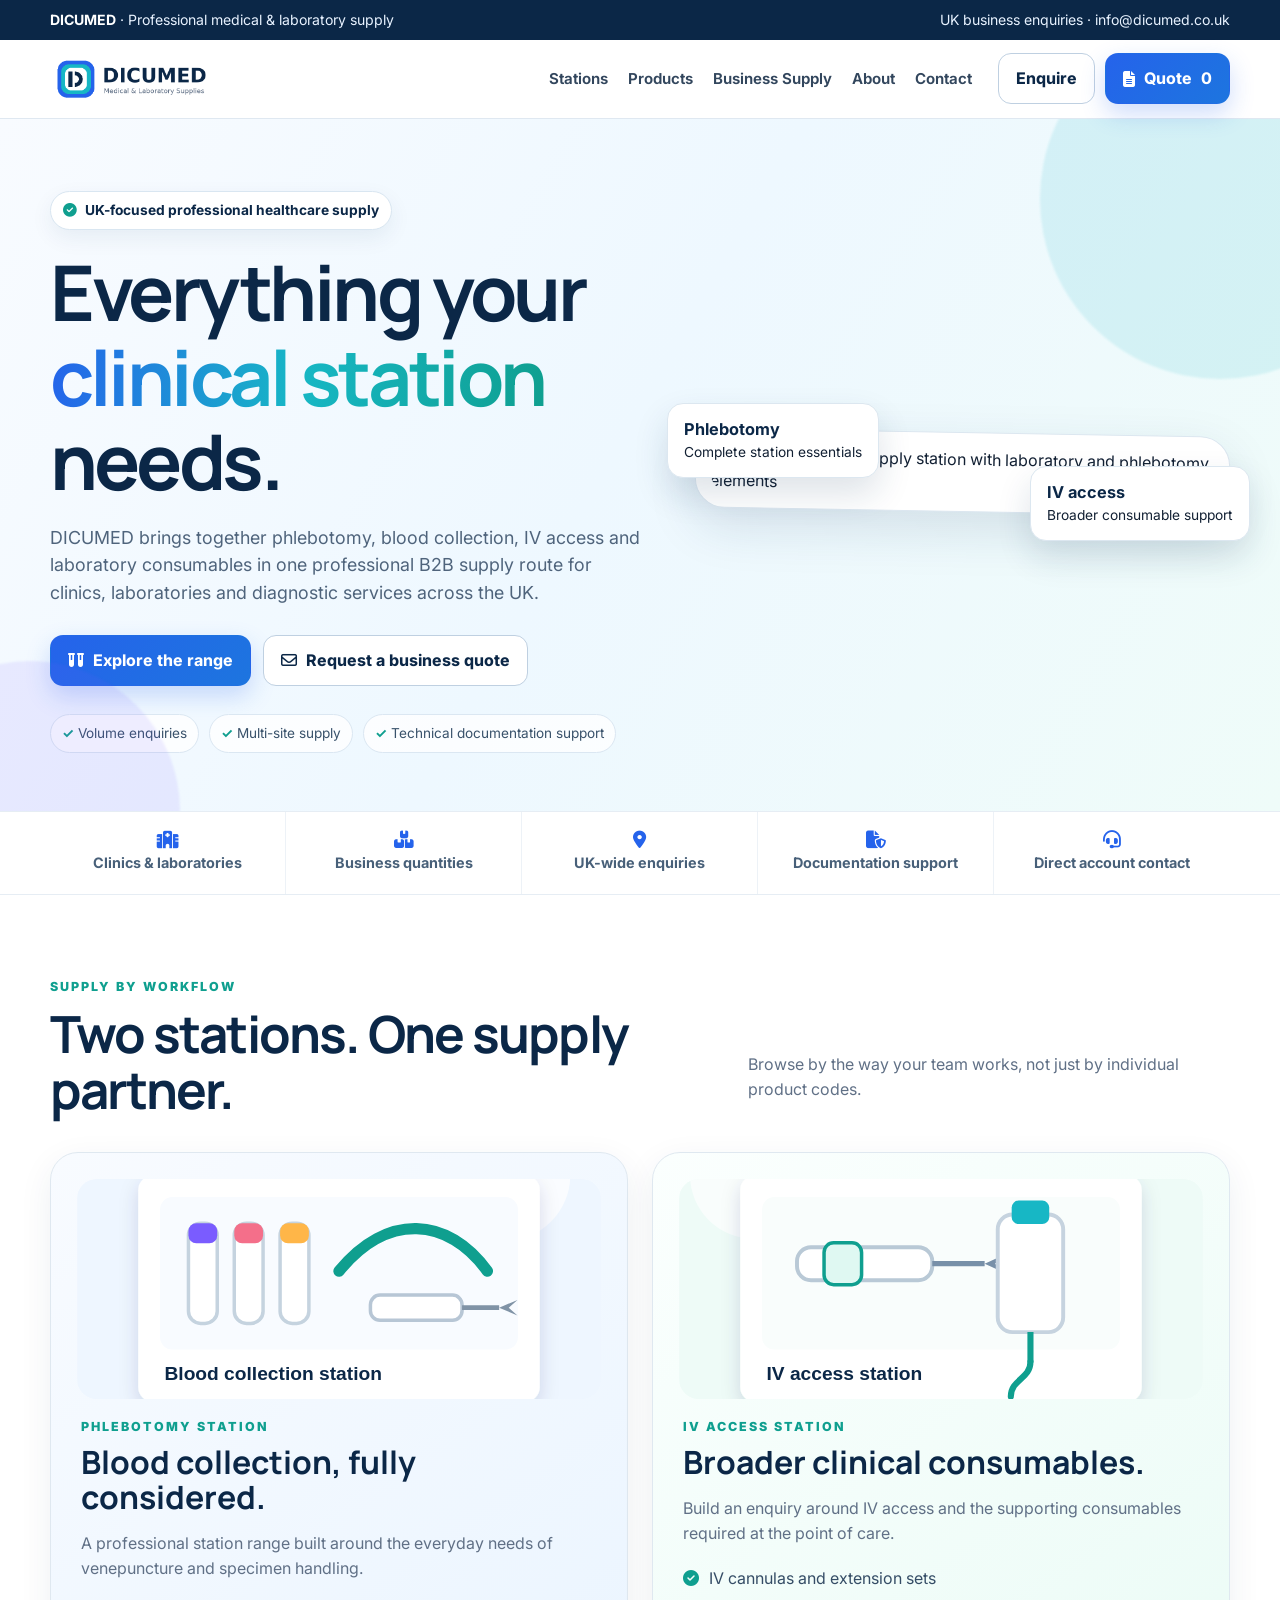
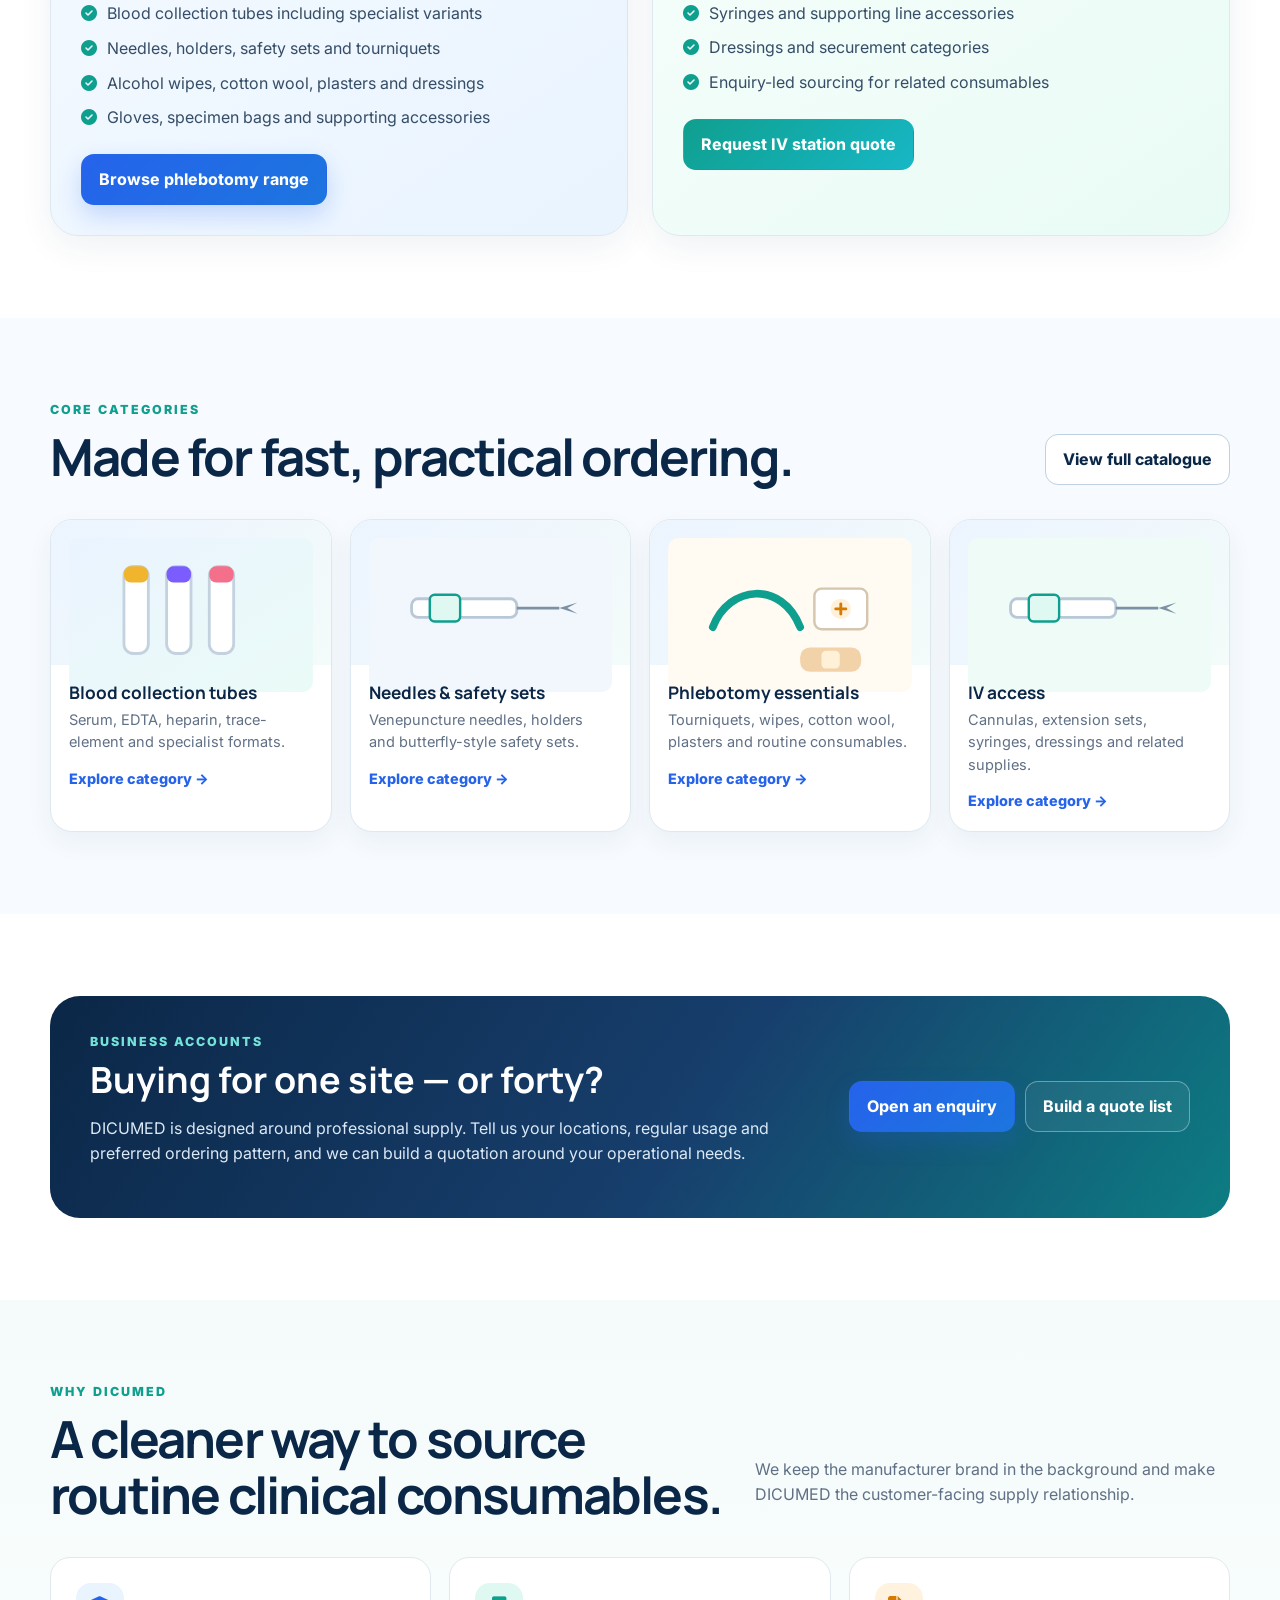
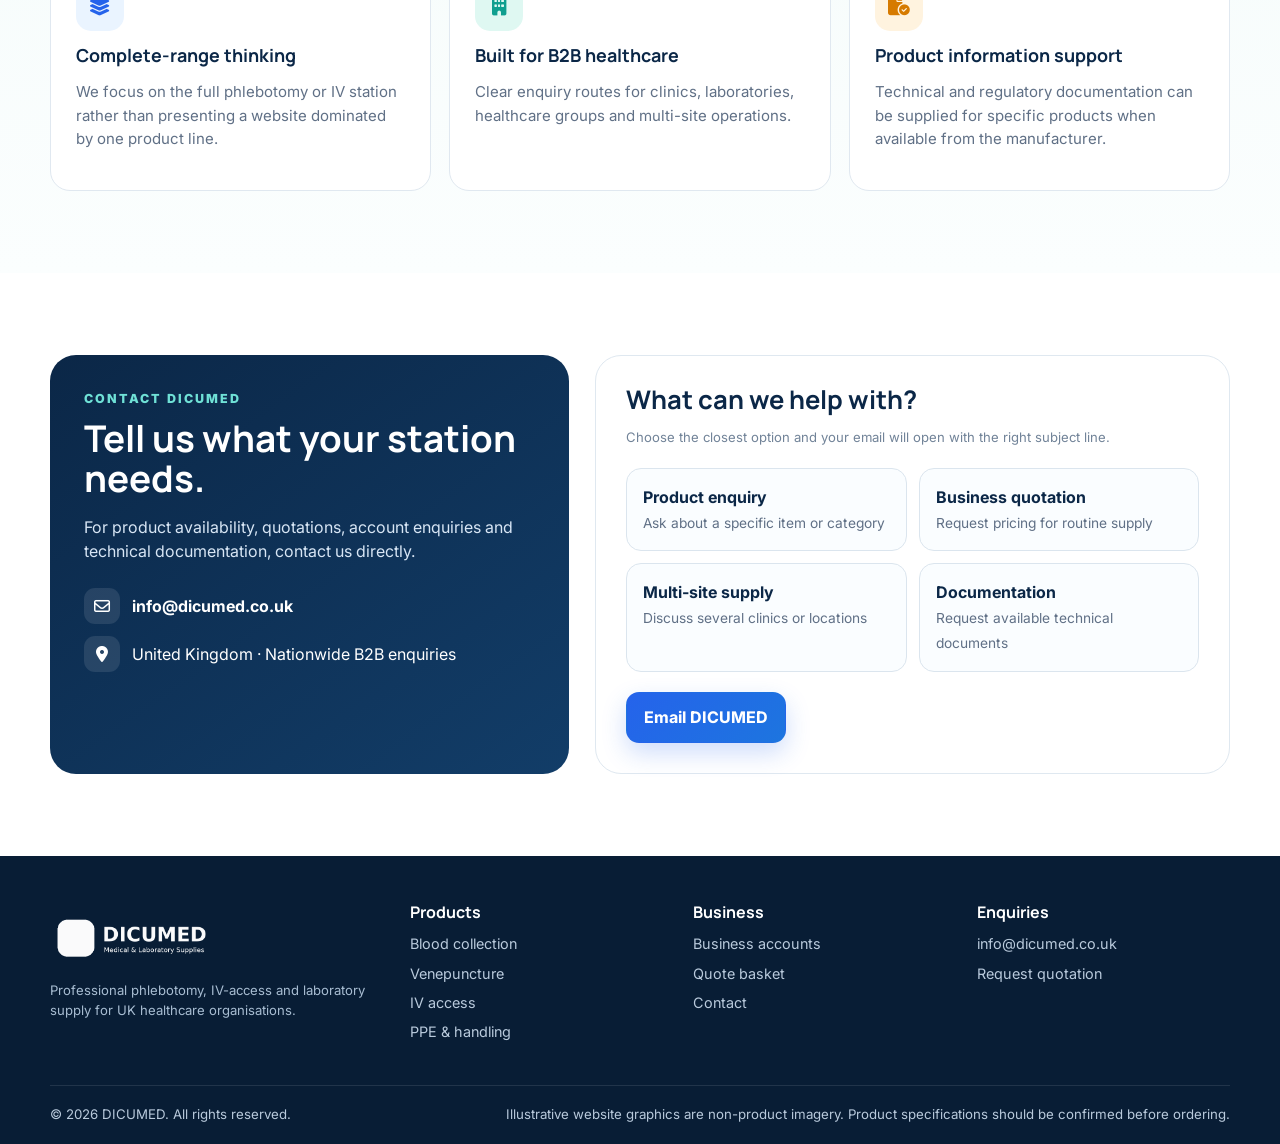
==== commit 587f3b4e: "Add files via upload" ====
--- a/index.html
+++ b/index.html
@@ -1,152 +1,11 @@
-<!doctype html><html lang="en"><head><meta charset="utf-8"><meta name="viewport" content="width=device-width,initial-scale=1"><link rel="preconnect" href="https://fonts.googleapis.com"><link rel="preconnect" href="https://fonts.gstatic.com" crossorigin><link href="https://fonts.googleapis.com/css2?family=Inter:wght@400;500;600;700;800&display=swap" rel="stylesheet"><link rel="stylesheet" href="https://cdnjs.cloudflare.com/ajax/libs/font-awesome/6.6.0/css/all.min.css"><link rel="stylesheet" href="assets/style.css"><script src="assets/products.js"></script><title>DICUMED | Medical & Laboratory Supplies UK</title><meta name="description" content="DICUMED professional blood collection, phlebotomy and laboratory supplies for UK healthcare organisations."></head><body><div class="top"><div class="wrap"><span>Professional medical & laboratory supplies for UK healthcare organisations</span><span><i class="fa-solid fa-truck"></i> Nationwide B2B distribution</span></div></div>
-<header><div class="wrap nav"><a href="index.html" class="brand"><img src="logo.png" alt="DICUMED Medical & Laboratory Supplies logo"></a>
-<nav class="links" id="desktopNav"><a href="catalogue.html">Products</a><a href="catalogue.html">Catalogue</a><a href="index.html#solutions">Solutions</a><a href="index.html#business">Business Accounts</a><a href="index.html#resources">Resources</a><a href="index.html#contact">Contact</a><a href="index.html#about">About</a></nav>
-<div class="actions"><a class="btn outline hideSm" href="checkout.html">Request Quote</a><button class="btn cartBtn" onclick="openCart()"><i class="fa-solid fa-basket-shopping"></i> Basket <span class="cartCount">0</span></button><button class="btn ghost menuBtn" onclick="toggleMenu()"><i class="fa-solid fa-bars"></i></button></div></div></header>
-<main>
-
-<section class="hero"><div class="wrap heroGrid">
-<div>
-  <div class="badge"><i class="fa-solid fa-circle-check"></i> UK-focused professional healthcare supply</div>
-  <h1>Complete <em>Phlebotomy &amp; IV Station</em> Supply</h1>
-  <p>DICUMED supplies blood collection, phlebotomy, IV access and laboratory consumables to clinics, laboratories and healthcare organisations across the United Kingdom.</p>
-  <div class="heroBtns">
-    <a class="btn primary" href="catalogue.html"><i class="fa-solid fa-vials"></i> Browse Catalogue</a>
-    <a class="btn outline" href="mailto:info@dicumed.co.uk?subject=DICUMED%20Complete%20Station%20Quote"><i class="fa-regular fa-file-lines"></i> Request Business Quote</a>
-  </div>
-  <div class="heroFacts"><span><i class="fa-solid fa-check"></i> Volume pricing</span><span><i class="fa-solid fa-check"></i> Multi-site supply</span><span><i class="fa-solid fa-check"></i> Technical documentation</span></div>
-  <div class="heroStats">
-    <div class="statCard"><strong>Phlebotomy</strong><span>Tubes, needles, tourniquets, wipes, swabs, dressings and specimen handling.</span></div>
-    <div class="statCard"><strong>IV Access</strong><span>Cannulas, extension sets, syringes, dressings and securement categories.</span></div>
-    <div class="statCard"><strong>B2B Supply</strong><span>Built for clinics, laboratories, diagnostic services and healthcare groups.</span></div>
-  </div>
-</div>
-<div class="heroVisual">
-  <div class="heroMosaic">
-    <div class="heroMainCard">
-      <img src="assets/images/hero-clinical.png" alt="DICUMED phlebotomy and IV supply range">
-      <div>
-        <h3>Professional station supply</h3>
-        <p>Bring together blood collection, venepuncture, specimen handling and IV-access essentials under one DICUMED supply brand.</p>
-      </div>
-    </div>
-    <div class="heroMiniCard">
-      <img src="assets/images/blood-tubes.png" alt="Blood collection tubes">
-      <div><h4>Blood tubes</h4><p>Serum, EDTA, heparin, trace-element and specialist collection formats.</p></div>
-    </div>
-    <div class="heroMiniCard">
-      <img src="assets/images/needles-sets.png" alt="Needles and safety blood collection sets">
-      <div><h4>Needles &amp; safety sets</h4><p>Venepuncture needles, holders and butterfly-style safety sets.</p></div>
-    </div>
-  </div>
-</div>
-</div></section>
-<div class="trust">
-<div class="wrap"><span><i class="fa-solid fa-hospital"></i> Clinics & labs</span><span><i class="fa-solid fa-boxes-stacked"></i> Volume orders</span><span><i class="fa-solid fa-location-dot"></i> Multi-site delivery</span><span><i class="fa-solid fa-file-shield"></i> Complete station supply</span><span><i class="fa-solid fa-headset"></i> Business support</span></div></div>
-<div class="brandBand"><div class="wrap"><div><strong>DICUMED Medical & Laboratory Supplies</strong><br><span>Professional supply for phlebotomy, diagnostics and laboratory workflows.</span></div><a class="btn primary" href="mailto:info@dicumed.co.uk?subject=DICUMED%20Enquiry"><i class="fa-regular fa-envelope"></i> Email Enquiries</a></div></div>
-
-<section id="products" class="stationSplit"><div class="wrap">
-  <div class="kicker">Shop by station</div>
-  <h2>Built around the way clinics and laboratories work</h2>
-  <p class="intro">Instead of showing only tubes, DICUMED can present a complete clinical station supply model: one route for phlebotomy essentials and another for IV-access essentials.</p>
-  <div class="stationSplitGrid">
-    <div class="stationBox">
-      <div class="stationHead"><div class="kicker">Phlebotomy Station</div><h2 style="font-size:2rem">Everything for blood collection</h2></div>
-      <div class="stationBody">
-        <div>
-          <ul class="stationList">
-            <li><i class="fa-solid fa-check-circle"></i><span>Blood collection tubes and specialist variants</span></li>
-            <li><i class="fa-solid fa-check-circle"></i><span>Needles, holders, safety sets and tourniquets</span></li>
-            <li><i class="fa-solid fa-check-circle"></i><span>Alcohol wipes, cotton wool, plasters and dressings</span></li>
-            <li><i class="fa-solid fa-check-circle"></i><span>Gloves, specimen bags and handling accessories</span></li>
-          </ul>
-        </div>
-        <img src="assets/images/solutions-clinical.png" alt="Phlebotomy station supply">
-      </div>
-      <div class="stationCTA">
-        <a class="btn primary" href="catalogue.html">Browse blood collection</a>
-        <a class="btn outline" href="mailto:info@dicumed.co.uk?subject=DICUMED%20Phlebotomy%20Station%20Enquiry">Enquire by email</a>
-      </div>
-    </div>
-    <div class="stationBox">
-      <div class="stationHead"><div class="kicker">IV Access Station</div><h2 style="font-size:2rem">A broader clinical consumables range</h2></div>
-      <div class="stationBody">
-        <div>
-          <ul class="stationList">
-            <li><i class="fa-solid fa-check-circle"></i><span>IV cannulas, extension sets and infusion accessories</span></li>
-            <li><i class="fa-solid fa-check-circle"></i><span>Syringes, flush-related accessories and line support items</span></li>
-            <li><i class="fa-solid fa-check-circle"></i><span>Dressings, securement and routine PPE support</span></li>
-            <li><i class="fa-solid fa-check-circle"></i><span>Delivered through DICUMED enquiry-led account support</span></li>
-          </ul>
-        </div>
-        <img src="assets/images/iv-cannulas.png" alt="IV station supply">
-      </div>
-      <div class="stationCTA">
-        <a class="btn primary" href="mailto:info@dicumed.co.uk?subject=DICUMED%20IV%20Station%20Enquiry">Request IV station quote</a>
-        <a class="btn outline" href="mailto:info@dicumed.co.uk?subject=DICUMED%20General%20Clinical%20Consumables%20Enquiry">General enquiry</a>
-      </div>
-    </div>
-  </div>
-</div></section>
-
-<section class="featuredRange"><div class="wrap">
-  <div class="kicker">Featured categories</div>
-  <h2>Core product families presented more commercially</h2>
-  <p class="intro">A more attractive homepage should sell the range first, then let users dive into technical detail and catalogue codes afterwards.</p>
-  <div class="featuredGrid">
-    <a class="featureCard" href="catalogue.html">
-      <img src="assets/images/blood-tubes.png" alt="Blood collection tubes">
-      <div class="body"><span class="featureTag">Catalogue</span><h3>Blood Collection Tubes</h3><p>Serum, EDTA, heparin, trace-element, mini and specialist tube families.</p><span class="link">View products <i class="fa-solid fa-arrow-right"></i></span></div>
-    </a>
-    <a class="featureCard" href="catalogue.html?cat=Needles">
-      <img src="assets/images/needles-sets.png" alt="Needles and safety sets">
-      <div class="body"><span class="featureTag">Catalogue</span><h3>Needles &amp; Safety Sets</h3><p>Straight needles and butterfly-type safety blood collection sets.</p><span class="link">View products <i class="fa-solid fa-arrow-right"></i></span></div>
-    </a>
-    <a class="featureCard" href="mailto:info@dicumed.co.uk?subject=DICUMED%20Tourniquet%20and%20Skin%20Prep%20Enquiry">
-      <img src="assets/images/tourniquets.png" alt="Tourniquets and accessories">
-      <div class="body"><span class="featureTag">Enquire</span><h3>Tourniquets &amp; Station Accessories</h3><p>Reusable or disposable tourniquets and supporting station consumables.</p><span class="link">Contact DICUMED <i class="fa-solid fa-arrow-right"></i></span></div>
-    </a>
-    <a class="featureCard" href="mailto:info@dicumed.co.uk?subject=DICUMED%20Wipes%20Swabs%20and%20Dressings%20Enquiry">
-      <img src="assets/images/cotton-swabs.png" alt="Cotton swabs and dressings">
-      <div class="body"><span class="featureTag">Enquire</span><h3>Wipes, Swabs &amp; Dressings</h3><p>Alcohol prep, cotton wool, swabs, plasters and dressing essentials.</p><span class="link">Contact DICUMED <i class="fa-solid fa-arrow-right"></i></span></div>
-    </a>
-    <a class="featureCard" href="mailto:info@dicumed.co.uk?subject=DICUMED%20Gloves%20and%20PPE%20Enquiry">
-      <img src="assets/images/gloves-ppe.png" alt="Gloves and PPE">
-      <div class="body"><span class="featureTag">Enquire</span><h3>Gloves &amp; PPE</h3><p>Routine examination gloves and consumables to complete the clinical station.</p><span class="link">Contact DICUMED <i class="fa-solid fa-arrow-right"></i></span></div>
-    </a>
-    <a class="featureCard" href="mailto:info@dicumed.co.uk?subject=DICUMED%20IV%20Consumables%20Enquiry">
-      <img src="assets/images/iv-infusion.png" alt="IV consumables">
-      <div class="body"><span class="featureTag">Planned</span><h3>IV Consumables</h3><p>Cannulas, infusion sets, syringes and securement categories for future expansion.</p><span class="link">Request details <i class="fa-solid fa-arrow-right"></i></span></div>
-    </a>
-  </div>
-</div></section>
-
-<section><div class="wrap"><div class="kicker">Why DICUMED</div><h2>Professional supply with a modern healthcare focus</h2><p class="intro">A cleaner, more direct purchasing experience for clinics, laboratories and multi-site healthcare organisations.</p>
-<div class="homeFeatureGrid">
-  <div class="homeFeatureMain">
-    <div class="kicker">Built for healthcare teams</div>
-    <h2 style="font-size:2.2rem;margin-top:8px">Blood collection products organised by clinical use — not just catalogue codes.</h2>
-    <p class="intro" style="margin-bottom:20px">Search by additive, draw volume, needle gauge, product family or manufacturer reference while keeping DICUMED as the primary customer-facing brand.</p>
-    <a class="btn primary" href="catalogue.html"><i class="fa-solid fa-magnifying-glass"></i> Explore the catalogue</a>
-  </div>
-  <div class="homeFeatureSide">
-    <div class="miniFeature"><i class="fa-solid fa-boxes-stacked"></i><h3>Business & Volume Orders</h3><p>Structured for repeat supply, carton quantities and contract pricing.</p></div>
-    <div class="miniFeature"><i class="fa-solid fa-truck-fast"></i><h3>Multi-Site Supply</h3><p>Support for healthcare groups requiring delivery across several clinic locations.</p></div>
-  </div>
-</div></div></section>
-<section id="solutions"><div class="wrap imageBand"><img src="assets/images/solutions-clinical.png" alt="Phlebotomy supply categories"><div><div class="kicker">Clinical workflow</div><h2>Designed around how healthcare teams actually buy</h2><p class="intro">Customers can search by clinical workflow, additive, draw volume, product family or manufacturer reference.</p><ul class="check"><li><i class="fa-solid fa-check-circle"></i>Routine serum, EDTA, citrate, heparin and glucose pathways</li><li><i class="fa-solid fa-check-circle"></i>Specialist trace element and blood-grouping products</li><li><i class="fa-solid fa-check-circle"></i>Venepuncture needles, holders and safety sets</li><li><i class="fa-solid fa-check-circle"></i>Mini and capillary collection products</li></ul></div></div></section>
-<section class="banner" id="business"><div class="wrap"><div class="kicker" style="color:#9fc8ff">DICUMED Business</div><h2>From one clinic to a nationwide network</h2><p class="intro">Business accounts can be built around repeat ordering, volume quotations, scheduled supply and multi-site distribution.</p><div class="benefits"><div class="benefit"><i class="fa-solid fa-tags"></i><h4>Volume Pricing</h4><p>Pack, carton and contract-level quotations.</p></div><div class="benefit"><i class="fa-solid fa-calendar-check"></i><h4>Scheduled Supply</h4><p>Planned replenishment for repeat customers.</p></div><div class="benefit"><i class="fa-solid fa-location-dot"></i><h4>Multi-Site Delivery</h4><p>Central purchasing with delivery to multiple clinics.</p></div><div class="benefit"><i class="fa-solid fa-headset"></i><h4>Account Support</h4><p>Support for procurement, enquiries and quote preparation.</p></div></div></div></section>
-<section id="resources"><div class="wrap imageBand"><div><div class="kicker">Resources & regulatory</div><h2>Technical information without unsupported claims</h2><p class="intro">The site is structured to publish manufacturer-approved technical and regulatory information while avoiding claims that DICUMED has not yet documented.</p><ul class="check"><li><i class="fa-solid fa-file-pdf"></i> Instructions for Use</li><li><i class="fa-solid fa-file-shield"></i> Declarations and certificates where applicable</li><li><i class="fa-solid fa-list-ol"></i> Order of Draw resources</li><li><i class="fa-solid fa-ruler"></i> Needle and tube guides</li></ul></div><img src="assets/images/resources-clinical.png" alt="Technical documentation resources"></div></section>
-<section id="contact"><div class="wrap"><div class="contactCard"><div class="contactGrid">
-<div><div class="kicker">Contact DICUMED</div><h2>Product, pricing or business enquiries</h2><p class="intro">Contact DICUMED for product information, volume quotations, samples, documentation and multi-site supply enquiries.</p>
-<div class="contactList">
-  <div class="contactItem"><i class="fa-regular fa-envelope"></i><div><strong>Email</strong><a href="mailto:info@dicumed.co.uk">info@dicumed.co.uk</a></div></div>
-  <div class="contactItem"><i class="fa-regular fa-file-lines"></i><div><strong>Business quotations</strong><a href="mailto:info@dicumed.co.uk?subject=DICUMED%20Business%20Quotation%20Request">Request a quotation by email</a></div></div>
-  <div class="contactItem"><i class="fa-solid fa-vial-circle-check"></i><div><strong>Product & sample enquiries</strong><a href="mailto:info@dicumed.co.uk?subject=DICUMED%20Product%20or%20Sample%20Enquiry">Contact our product team</a></div></div>
-</div></div>
-<div class="miniFeature"><i class="fa-solid fa-headset"></i><h3>Need help choosing products?</h3><p>Send us your required tube types, draw volumes, annual quantities or current products and we can help prepare a tailored DICUMED quotation.</p><a class="btn primary" href="mailto:info@dicumed.co.uk?subject=DICUMED%20General%20Enquiry"><i class="fa-regular fa-envelope"></i> Contact Us</a></div>
-</div></div></div></section>
-<section id="about"><div class="wrap"><div class="kicker">About DICUMED</div><h2>Reliable products. Reliable supply. Reliable diagnostics.</h2><p class="intro">DICUMED is being developed as a UK medical supplies company focused on professional blood collection, phlebotomy and laboratory consumables. The DICUMED range is designed around professional blood collection, phlebotomy and laboratory workflows for UK healthcare organisations.</p></div></section>
-</main><footer><div class="wrap"><div class="foot"><div class="footerLogo"><img src="logo.png" alt="DICUMED logo"><p style="color:#5f7388;font-size:.88rem;max-width:340px;margin-top:12px">Professional blood collection, phlebotomy and laboratory supplies for UK healthcare organisations.</p></div>
-<div><h4>Products</h4><ul><li><a href="catalogue.html">Blood Collection</a></li><li><a href="index.html#products">Phlebotomy Station</a></li><li><a href="index.html#products">IV Access Station</a></li><li><a href="mailto:info@dicumed.co.uk?subject=DICUMED%20Product%20Enquiry">Other Clinical Consumables</a></li></ul></div>
-<div><h4>Business</h4><ul><li><a href="index.html#business">Business Accounts</a></li><li><a href="checkout.html">Request Quote</a></li><li><a href="index.html#resources">Resources</a></li></ul></div>
-<div><h4>Company</h4><ul><li><a href="index.html#about">About DICUMED</a></li><li><a href="index.html#resources">Quality & Regulatory</a></li><li><a href="mailto:info@dicumed.co.uk">Contact Us</a></li><li><a href="#">Privacy Policy</a></li><li><a href="#">Terms & Conditions</a></li></ul></div></div><div class="bottom"><span>© 2026 DICUMED. All rights reserved.</span><span>United Kingdom · GBP</span></div></div></footer><div class="overlay" id="overlay" onclick="closeCart()"></div><aside class="drawer" id="drawer"><div class="drawerHead"><h3 style="margin:0;color:var(--navy)">Shopping basket</h3><button class="close" onclick="closeCart()">×</button></div><div class="drawerBody" id="basketBody"></div><div class="drawerFoot"><button class="btn primary" style="width:100%;margin-bottom:10px" onclick="goCheckout()"><i class="fa-solid fa-arrow-right"></i> Continue to Quote Checkout</button><button class="btn outline" style="width:100%" onclick="clearBasket()">Clear basket</button></div></aside><script src="assets/app.js"></script></body></html>+<!doctype html><html lang="en"><head><meta charset="utf-8"><meta name="viewport" content="width=device-width,initial-scale=1"><meta name="description" content="DICUMED supplies professional phlebotomy, blood collection, IV access and laboratory consumables to UK healthcare organisations."><title>DICUMED | Medical & Laboratory Supplies UK</title><link rel="preconnect" href="https://fonts.googleapis.com"><link rel="preconnect" href="https://fonts.gstatic.com" crossorigin><link href="https://fonts.googleapis.com/css2?family=Inter:wght@400;500;600;700;800&family=Manrope:wght@600;700;800&display=swap" rel="stylesheet"><link rel="stylesheet" href="https://cdnjs.cloudflare.com/ajax/libs/font-awesome/6.6.0/css/all.min.css"><link rel="stylesheet" href="assets/style.css"><script src="assets/products.js"></script><script defer src="assets/app.js"></script></head><body>
+<div class="topbar"><div class="wrap"><span><strong>DICUMED</strong> · Professional medical & laboratory supply</span><span>UK business enquiries · <a href="mailto:info@dicumed.co.uk">info@dicumed.co.uk</a></span></div></div>
+<header class="header"><div class="wrap nav"><a class="brand" href="index.html"><img class="brandLogo" src="logo.png" alt="DICUMED Medical & Laboratory Supplies logo"></a><nav class="navlinks"><a href="#stations">Stations</a><a href="catalogue.html">Products</a><a href="#business">Business Supply</a><a href="#about">About</a><a href="#contact">Contact</a></nav><div class="navActions"><a class="btn outline" href="mailto:info@dicumed.co.uk?subject=DICUMED%20Enquiry">Enquire</a><a class="btn primary" href="checkout.html"><i class="fa-solid fa-file-lines"></i> Quote <span class="cartCount">0</span></a><button class="btn outline menuBtn" onclick="mobileMenu()"><i class="fa-solid fa-bars"></i></button></div></div><div id="mobileNav" class="wrap" style="display:none;flex-direction:column;gap:12px;padding:0 0 18px"><a href="#stations">Stations</a><a href="catalogue.html">Products</a><a href="#business">Business Supply</a><a href="#contact">Contact</a></div></header>
+<main><section class="hero"><div class="wrap heroGrid"><div><div class="eyebrow"><i class="fa-solid fa-circle-check"></i> UK-focused professional healthcare supply</div><h1>Everything your <span class="accent">clinical station</span> needs.</h1><p class="heroLead">DICUMED brings together phlebotomy, blood collection, IV access and laboratory consumables in one professional B2B supply route for clinics, laboratories and diagnostic services across the UK.</p><div class="heroBtns"><a class="btn primary" href="catalogue.html"><i class="fa-solid fa-vials"></i> Explore the range</a><a class="btn outline" href="mailto:info@dicumed.co.uk?subject=DICUMED%20Business%20Quotation"><i class="fa-regular fa-envelope"></i> Request a business quote</a></div><div class="heroPills"><span><b>✓</b> Volume enquiries</span><span><b>✓</b> Multi-site supply</span><span><b>✓</b> Technical documentation support</span></div></div><div class="visualWrap"><div class="visualCard"><img src="assets/images/hero-clinical.svg" alt="Illustrative clinical supply station with laboratory and phlebotomy elements"></div><div class="floatCard one"><strong>Phlebotomy</strong>Complete station essentials</div><div class="floatCard two"><strong>IV access</strong>Broader consumable support</div></div></div></section>
+<div class="trustbar"><div class="wrap"><div class="trustItem"><i class="fa-solid fa-hospital"></i>Clinics & laboratories</div><div class="trustItem"><i class="fa-solid fa-boxes-stacked"></i>Business quantities</div><div class="trustItem"><i class="fa-solid fa-location-dot"></i>UK-wide enquiries</div><div class="trustItem"><i class="fa-solid fa-file-shield"></i>Documentation support</div><div class="trustItem"><i class="fa-solid fa-headset"></i>Direct account contact</div></div></div>
+<section id="stations" class="section"><div class="wrap"><div class="sectionHead"><div><div class="kicker">Supply by workflow</div><h2>Two stations. One supply partner.</h2></div><p>Browse by the way your team works, not just by individual product codes.</p></div><div class="stationGrid"><article class="stationCard blue"><div class="stationArt"><img src="assets/images/phlebotomy-station.svg" alt="Illustrative phlebotomy station"></div><div class="kicker">Phlebotomy station</div><h3>Blood collection, fully considered.</h3><p>A professional station range built around the everyday needs of venepuncture and specimen handling.</p><div class="checkList"><div class="check"><i class="fa-solid fa-check-circle"></i><span>Blood collection tubes including specialist variants</span></div><div class="check"><i class="fa-solid fa-check-circle"></i><span>Needles, holders, safety sets and tourniquets</span></div><div class="check"><i class="fa-solid fa-check-circle"></i><span>Alcohol wipes, cotton wool, plasters and dressings</span></div><div class="check"><i class="fa-solid fa-check-circle"></i><span>Gloves, specimen bags and supporting accessories</span></div></div><a class="btn primary" href="catalogue.html">Browse phlebotomy range</a></article><article class="stationCard green"><div class="stationArt"><img src="assets/images/iv-station.svg" alt="Illustrative IV access station"></div><div class="kicker">IV access station</div><h3>Broader clinical consumables.</h3><p>Build an enquiry around IV access and the supporting consumables required at the point of care.</p><div class="checkList"><div class="check"><i class="fa-solid fa-check-circle"></i><span>IV cannulas and extension sets</span></div><div class="check"><i class="fa-solid fa-check-circle"></i><span>Syringes and supporting line accessories</span></div><div class="check"><i class="fa-solid fa-check-circle"></i><span>Dressings and securement categories</span></div><div class="check"><i class="fa-solid fa-check-circle"></i><span>Enquiry-led sourcing for related consumables</span></div></div><a class="btn teal" href="mailto:info@dicumed.co.uk?subject=DICUMED%20IV%20Station%20Quote">Request IV station quote</a></article></div></div></section>
+<section class="section soft"><div class="wrap"><div class="sectionHead"><div><div class="kicker">Core categories</div><h2>Made for fast, practical ordering.</h2></div><a class="btn outline" href="catalogue.html">View full catalogue</a></div><div class="categoryGrid"><a class="catCard" href="catalogue.html"><div class="catVisual"><img src="assets/images/tubes.svg" alt="Illustrative blood collection tubes"></div><div class="catBody"><h3>Blood collection tubes</h3><p>Serum, EDTA, heparin, trace-element and specialist formats.</p><span class="link">Explore category →</span></div></a><a class="catCard" href="catalogue.html"><div class="catVisual"><img src="assets/images/needles.svg" alt="Illustrative collection needles"></div><div class="catBody"><h3>Needles & safety sets</h3><p>Venepuncture needles, holders and butterfly-style safety sets.</p><span class="link">Explore category →</span></div></a><a class="catCard" href="catalogue.html"><div class="catVisual"><img src="assets/images/phleb-essentials.svg" alt="Illustrative phlebotomy consumables"></div><div class="catBody"><h3>Phlebotomy essentials</h3><p>Tourniquets, wipes, cotton wool, plasters and routine consumables.</p><span class="link">Explore category →</span></div></a><a class="catCard" href="catalogue.html"><div class="catVisual"><img src="assets/images/iv.svg" alt="Illustrative IV cannula"></div><div class="catBody"><h3>IV access</h3><p>Cannulas, extension sets, syringes, dressings and related supplies.</p><span class="link">Explore category →</span></div></a></div></div></section>
+<section id="business" class="section"><div class="wrap"><div class="band"><div><div class="kicker" style="color:#74e3d7">Business accounts</div><h2>Buying for one site — or forty?</h2><p>DICUMED is designed around professional supply. Tell us your locations, regular usage and preferred ordering pattern, and we can build a quotation around your operational needs.</p></div><div class="bandActions"><a class="btn primary" href="mailto:info@dicumed.co.uk?subject=DICUMED%20Business%20Account%20Enquiry">Open an enquiry</a><a class="btn outline" href="checkout.html">Build a quote list</a></div></div></div></section>
+<section id="about" class="section tint"><div class="wrap"><div class="sectionHead"><div><div class="kicker">Why DICUMED</div><h2>A cleaner way to source routine clinical consumables.</h2></div><p>We keep the manufacturer brand in the background and make DICUMED the customer-facing supply relationship.</p></div><div class="whyGrid"><div class="whyCard"><div class="whyIcon"><i class="fa-solid fa-layer-group"></i></div><h3>Complete-range thinking</h3><p>We focus on the full phlebotomy or IV station rather than presenting a website dominated by one product line.</p></div><div class="whyCard"><div class="whyIcon"><i class="fa-solid fa-building"></i></div><h3>Built for B2B healthcare</h3><p>Clear enquiry routes for clinics, laboratories, healthcare groups and multi-site operations.</p></div><div class="whyCard"><div class="whyIcon"><i class="fa-solid fa-file-circle-check"></i></div><h3>Product information support</h3><p>Technical and regulatory documentation can be supplied for specific products when available from the manufacturer.</p></div></div></div></section>
+<section id="contact" class="section"><div class="wrap contactGrid"><div class="contactPanel"><div class="kicker" style="color:#6fe1d6">Contact DICUMED</div><h2>Tell us what your station needs.</h2><p>For product availability, quotations, account enquiries and technical documentation, contact us directly.</p><div class="contactPoints"><div><i class="fa-regular fa-envelope"></i><a href="mailto:info@dicumed.co.uk"><strong>info@dicumed.co.uk</strong></a></div><div><i class="fa-solid fa-location-dot"></i><span>United Kingdom · Nationwide B2B enquiries</span></div></div></div><div class="enquiryBox"><h3>What can we help with?</h3><p class="notice">Choose the closest option and your email will open with the right subject line.</p><div class="enquiryChoices"><a class="choice" href="mailto:info@dicumed.co.uk?subject=DICUMED%20Product%20Enquiry"><strong>Product enquiry</strong><span>Ask about a specific item or category</span></a><a class="choice" href="mailto:info@dicumed.co.uk?subject=DICUMED%20Business%20Quote"><strong>Business quotation</strong><span>Request pricing for routine supply</span></a><a class="choice" href="mailto:info@dicumed.co.uk?subject=DICUMED%20Multi-site%20Supply"><strong>Multi-site supply</strong><span>Discuss several clinics or locations</span></a><a class="choice" href="mailto:info@dicumed.co.uk?subject=DICUMED%20Technical%20Documentation"><strong>Documentation</strong><span>Request available technical documents</span></a></div><a class="btn primary" href="mailto:info@dicumed.co.uk?subject=DICUMED%20General%20Enquiry">Email DICUMED</a></div></div></section></main>
+<footer class="footer"><div class="wrap"><div class="footerGrid"><div><a class="brand" href="index.html"><img class="brandLogo" src="logo.png" alt="DICUMED Medical & Laboratory Supplies logo"></a><p class="notice" style="color:#a8bdd2;max-width:340px;margin-top:15px">Professional phlebotomy, IV-access and laboratory supply for UK healthcare organisations.</p></div><div><h4>Products</h4><a href="catalogue.html">Blood collection</a><a href="catalogue.html">Venepuncture</a><a href="catalogue.html">IV access</a><a href="catalogue.html">PPE & handling</a></div><div><h4>Business</h4><a href="#business">Business accounts</a><a href="checkout.html">Quote basket</a><a href="#contact">Contact</a></div><div><h4>Enquiries</h4><a href="mailto:info@dicumed.co.uk">info@dicumed.co.uk</a><a href="mailto:info@dicumed.co.uk?subject=DICUMED%20Quote%20Request">Request quotation</a></div></div><div class="footerBottom"><span>© 2026 DICUMED. All rights reserved.</span><span>Illustrative website graphics are non-product imagery. Product specifications should be confirmed before ordering.</span></div></div></footer></body></html>
--- a/assets/style.css
+++ b/assets/style.css
@@ -1,98 +1,13 @@
-
-:root{--navy:#0f2742;--blue:#0c67d6;--teal:#16c0d0;--ink:#1a2b3d;--muted:#6b7d91;--line:#dde5ee;--bg:#f5f8fb;--soft:#eaf3ff;--green:#1a8c69;--white:#fff;--shadow:0 16px 42px rgba(15,39,66,.11)}
-*{box-sizing:border-box}html{scroll-behavior:smooth}body{margin:0;font-family:Inter,Arial,sans-serif;color:var(--ink);background:#fff;line-height:1.55}a{color:inherit;text-decoration:none}img{max-width:100%;display:block}button,input,select,textarea{font:inherit}.wrap{width:min(1200px,92%);margin:auto}.top{background:var(--navy);color:#dce7f2;font-size:.84rem}.top .wrap{min-height:36px;display:flex;justify-content:space-between;align-items:center;gap:16px;flex-wrap:wrap}header{position:sticky;top:0;z-index:20;background:rgba(255,255,255,.97);border-bottom:1px solid var(--line);backdrop-filter:blur(10px)}.nav{min-height:86px;display:flex;justify-content:space-between;align-items:center;gap:22px}.brand img{width:280px;max-width:100%}.links{display:flex;align-items:center;gap:24px;font-size:.93rem;font-weight:600}.links a:hover{color:var(--blue)}.actions{display:flex;gap:10px;align-items:center}.btn{border:0;border-radius:999px;padding:12px 18px;font-weight:700;cursor:pointer;display:inline-flex;align-items:center;justify-content:center;gap:8px;transition:.2s}.btn:hover{transform:translateY(-1px)}.primary{background:var(--blue);color:#fff}.primary:hover{background:#0b58b7}.outline{border:1px solid #b8c8d8;background:#fff;color:var(--navy)}.ghost{border:1px solid transparent;background:transparent;color:var(--navy)}.menuBtn{display:none}.cartBtn{position:relative;border:1px solid #c8d7e5;background:#fff;color:var(--navy)}.cartCount{position:absolute;top:-7px;right:-7px;min-width:22px;height:22px;border-radius:999px;background:var(--teal);color:#072440;display:grid;place-items:center;font-size:.74rem;font-weight:800;padding:0 6px}
-.hero{background:linear-gradient(120deg,#f7fbff 0,#eaf3ff 55%,#fff 100%);padding:68px 0;border-bottom:1px solid var(--line)}.heroGrid{display:grid;grid-template-columns:1.02fr .98fr;gap:42px;align-items:center}.badge{display:inline-flex;gap:8px;align-items:center;background:#e3efff;color:#165aa6;border-radius:999px;padding:7px 12px;font-size:.8rem;font-weight:700}h1{font-size:clamp(2.65rem,5vw,4.8rem);line-height:1.02;letter-spacing:-.045em;color:var(--navy);margin:17px 0 18px}h1 em{font-style:normal;color:var(--blue)}.hero p{color:var(--muted);font-size:1.08rem;max-width:690px}.heroBtns{display:flex;gap:12px;flex-wrap:wrap;margin-top:24px}.heroFacts{display:flex;gap:22px;flex-wrap:wrap;margin-top:23px;color:#496079;font-size:.88rem}.heroFacts i{color:var(--green)}.photoCard{position:relative;min-height:470px;border-radius:30px;overflow:hidden;box-shadow:var(--shadow);background:#dce8f5}.photoCard img{position:absolute;inset:0;width:100%;height:100%;object-fit:contain;background:#eef5fb}.shade{position:absolute;inset:0;background:linear-gradient(to top,rgba(8,28,51,.78),rgba(8,28,51,.08) 55%)}.photoCopy{position:absolute;left:0;right:0;bottom:0;padding:28px;color:#fff}.photoCopy h3{margin:0 0 7px;font-size:1.35rem}.photoCopy p{margin:0;color:#e6eef6;font-size:.92rem}.trust{border-bottom:1px solid var(--line)}.trust .wrap{padding:18px 0;display:grid;grid-template-columns:repeat(5,1fr);gap:10px;text-align:center;font-size:.84rem;font-weight:700;color:#4c6178}.trust i{color:var(--blue);margin-right:6px}
-section{padding:64px 0}.kicker{color:var(--blue);font-size:.8rem;font-weight:800;text-transform:uppercase;letter-spacing:.1em}h2{font-size:clamp(1.9rem,3vw,2.7rem);line-height:1.14;color:var(--navy);margin:8px 0 10px}.intro{max-width:760px;color:var(--muted);margin-bottom:30px}.catGrid{display:grid;grid-template-columns:repeat(4,1fr);gap:17px}.cat{border:1px solid var(--line);border-radius:20px;background:#fff;overflow:hidden;transition:.2s}.cat:hover{transform:translateY(-3px);box-shadow:var(--shadow)}.cat img{width:100%;height:185px;object-fit:cover;background:#eef5fc}.catBody{padding:18px}.cat h3{margin:0 0 6px;color:var(--navy)}.cat p{margin:0;color:var(--muted);font-size:.9rem}.link{display:inline-flex;align-items:center;gap:7px;color:var(--blue);font-weight:700;font-size:.87rem;margin-top:12px}
-.catalogue{background:var(--bg)}.tools{display:grid;grid-template-columns:1.6fr .7fr .7fr;gap:10px;margin:20px 0}.tools input,.tools select{border:1px solid #cbd7e3;border-radius:12px;padding:12px 13px;background:#fff}.count{color:var(--muted);font-size:.86rem;margin:10px 0 16px}.grid{display:grid;grid-template-columns:repeat(3,1fr);gap:17px}.product{background:#fff;border:1px solid var(--line);border-radius:19px;padding:20px;display:flex;flex-direction:column;min-height:350px}.prodTop{display:flex;justify-content:space-between;gap:12px;align-items:flex-start}.pill{background:#edf4ff;color:#1c5ca5;border-radius:999px;padding:5px 9px;font-size:.72rem;font-weight:700}.tubeViz{width:44px;height:118px;border:1px solid #d3dbe6;background:linear-gradient(#fff,#f3f7fb);border-radius:12px 12px 15px 15px;position:relative;flex:none}.tubeViz:before{content:"";position:absolute;left:-2px;right:-2px;top:-8px;height:22px;border-radius:8px 8px 5px 5px;background:var(--cap,#d0a930)}.tubeViz:after{content:"";position:absolute;left:8px;right:8px;top:46px;height:40px;border:1px solid #dfe6ee;background:#fff;border-radius:4px}.product h3{font-size:1rem;color:var(--navy);margin:15px 0 5px}.ref{color:#6d7e90;font-size:.78rem}.specs{display:grid;grid-template-columns:1fr 1fr;gap:7px 12px;margin:15px 0;color:#4f647a;font-size:.8rem}.specs b{color:#253b52}.prodBtns{margin-top:auto;display:flex;gap:8px;flex-wrap:wrap}.small{padding:9px 12px;font-size:.8rem}
-.prodThumb{width:72px;height:112px;object-fit:contain;flex:none;background:#f8fbfe;border:1px solid #d9e3ec;border-radius:18px;padding:8px}.detailVisual img{width:260px;height:340px;object-fit:contain}
-.banner{background:linear-gradient(120deg,var(--navy),#17436f);color:#fff}.banner h2,.banner .intro{color:#fff}.banner .intro{opacity:.82}.benefits{display:grid;grid-template-columns:repeat(4,1fr);gap:14px}.benefit{border:1px solid rgba(255,255,255,.18);background:rgba(255,255,255,.07);padding:19px;border-radius:17px}.benefit i{color:#8fc1ff}.benefit h4{margin:9px 0 4px}.benefit p{margin:0;color:#dbe7f1;font-size:.83rem}.imageBand{display:grid;grid-template-columns:1fr 1fr;gap:22px;align-items:center}.imageBand img{width:100%;height:360px;object-fit:contain;border-radius:24px;box-shadow:var(--shadow);background:#f7fbfe}.check{list-style:none;padding:0;margin:18px 0;display:grid;gap:9px;color:#53687e}.check i{color:var(--green);margin-right:8px}
-.pageHero{padding:48px 0;background:linear-gradient(120deg,#f7fbff,#eaf3ff);border-bottom:1px solid var(--line)}.breadcrumbs{font-size:.84rem;color:#75889b;margin-bottom:10px}.pageHero h1{font-size:clamp(2.1rem,4vw,3.5rem);margin:0 0 10px}.pageHero p{color:var(--muted);max-width:780px}.detailGrid{display:grid;grid-template-columns:.85fr 1.15fr;gap:32px;align-items:start}.detailVisual{background:var(--bg);border:1px solid var(--line);border-radius:24px;padding:24px;display:grid;place-items:center;min-height:420px}.detailVisual img{max-height:380px}.detailCard{border:1px solid var(--line);border-radius:22px;padding:24px;background:#fff}.detailCard h2{font-size:2rem}.detailSpecs{display:grid;grid-template-columns:1fr 1fr;gap:12px;margin:20px 0}.detailSpecs div{background:var(--bg);border-radius:12px;padding:12px}.detailSpecs small{display:block;color:var(--muted);margin-bottom:3px}.notice{background:#eef5ff;border-left:4px solid var(--blue);padding:15px 16px;border-radius:12px;color:#405873;font-size:.9rem}
-.forms{display:grid;grid-template-columns:1fr 1fr;gap:20px}form{border:1px solid var(--line);border-radius:20px;padding:22px;background:#fff}form h3{margin-top:0;color:var(--navy)}label{font-size:.78rem;font-weight:700;color:#40566e}.row{display:grid;grid-template-columns:1fr 1fr;gap:10px}.field{display:flex;flex-direction:column;gap:6px;margin-bottom:10px}input,textarea,select{border:1px solid #cad6e1;border-radius:10px;padding:11px 12px}textarea{min-height:110px;resize:vertical}.note{font-size:.76rem;color:#75879b;margin-top:10px}.checkoutGrid{display:grid;grid-template-columns:1.2fr .8fr;gap:24px}.summary{border:1px solid var(--line);border-radius:20px;padding:20px;background:#fff;position:sticky;top:110px}.summaryItem{padding:12px 0;border-bottom:1px solid var(--line)}.summaryItem:last-child{border-bottom:0}.summaryItem h4{margin:0 0 4px;font-size:.92rem}.summaryItem div{font-size:.8rem;color:var(--muted)}
-footer{background:#f4f8fc;color:#40566e;padding:45px 0 22px}.foot{display:grid;grid-template-columns:1.4fr repeat(3,1fr);gap:28px}.footerLogo img{width:260px}footer h4{color:#0f2742;margin:0 0 10px}footer ul{list-style:none;padding:0;margin:0;display:grid;gap:7px;font-size:.86rem}.bottom{border-top:1px solid #d7e1eb;margin-top:28px;padding-top:15px;display:flex;justify-content:space-between;gap:14px;flex-wrap:wrap;font-size:.78rem;color:#94a8bb}
-.drawer{position:fixed;top:0;right:-430px;width:min(430px,100%);height:100vh;background:#fff;z-index:40;box-shadow:-10px 0 30px rgba(10,24,42,.18);transition:right .25s;display:flex;flex-direction:column}.drawer.open{right:0}.overlay{position:fixed;inset:0;background:rgba(8,20,34,.45);z-index:35;display:none}.overlay.show{display:block}.drawerHead{display:flex;justify-content:space-between;align-items:center;padding:18px;border-bottom:1px solid var(--line)}.drawerBody{padding:16px 18px;overflow:auto;flex:1}.drawerFoot{padding:16px 18px 20px;border-top:1px solid var(--line);background:#fbfdff}.basketItem{border:1px solid var(--line);border-radius:16px;padding:14px;margin-bottom:12px}.basketItem h4{margin:0 0 4px;font-size:.96rem;color:var(--navy)}.muted{color:var(--muted);font-size:.82rem}.qtyRow{margin-top:10px;display:flex;align-items:center;justify-content:space-between;gap:10px}.qtyCtrls{display:flex;align-items:center;gap:8px}.qtyCtrls button{width:30px;height:30px;border-radius:50%;border:1px solid #cdd9e4;background:#fff;cursor:pointer}.empty{border:1px dashed #ccd8e4;border-radius:18px;padding:24px;text-align:center;color:#6d7f93;background:#fbfdff}.close{width:34px;height:34px;border-radius:50%;border:0;background:#edf2f6;cursor:pointer}
-@media(max-width:980px){.links{display:none}.menuBtn{display:inline-flex}.heroGrid,.imageBand,.detailGrid,.forms,.checkoutGrid{grid-template-columns:1fr}.catGrid{grid-template-columns:repeat(2,1fr)}.grid{grid-template-columns:repeat(2,1fr)}.benefits{grid-template-columns:repeat(2,1fr)}.trust .wrap{grid-template-columns:repeat(2,1fr)}.foot{grid-template-columns:1fr 1fr}.summary{position:static}}
-@media(max-width:620px){.top .wrap{justify-content:center;text-align:center;padding:6px 0}.actions .hideSm{display:none}.brand img{width:220px}.catGrid,.grid,.benefits,.trust .wrap,.foot,.row,.tools,.detailSpecs{grid-template-columns:1fr}section{padding:50px 0}.photoCard{min-height:360px}}
-
-
-.brandBand{background:linear-gradient(120deg,#0f2742 0%,#123d68 58%,#0f6bdc 100%);color:#fff;padding:22px 0}
-.brandBand .wrap{display:flex;justify-content:space-between;align-items:center;gap:22px;flex-wrap:wrap}
-.brandBand strong{font-size:1.1rem}
-.brandBand span{color:#d8e6f4;font-size:.9rem}
-.homeFeatureGrid{display:grid;grid-template-columns:1.15fr .85fr;gap:22px;align-items:stretch}
-.homeFeatureMain{background:linear-gradient(135deg,#eef6ff,#ffffff);border:1px solid var(--line);border-radius:28px;padding:32px;box-shadow:var(--shadow)}
-.homeFeatureSide{display:grid;grid-template-rows:1fr 1fr;gap:18px}
-.miniFeature{background:#fff;border:1px solid var(--line);border-radius:22px;padding:24px}
-.miniFeature i{font-size:1.35rem;color:var(--blue);margin-bottom:10px}
-.contactCard{background:linear-gradient(135deg,#f6fbff,#eef7fb);border:1px solid #d9e8f2;border-radius:28px;padding:30px}
-.contactGrid{display:grid;grid-template-columns:1fr 1fr;gap:22px;align-items:start}
-.contactList{display:grid;gap:12px;margin-top:18px}
-.contactItem{display:flex;gap:12px;align-items:flex-start}
-.contactItem i{width:38px;height:38px;border-radius:12px;background:#e4f2ff;color:var(--blue);display:grid;place-items:center;flex:none}
-.contactItem strong{display:block;color:var(--navy)}
-.contactItem span,.contactItem a{color:var(--muted);font-size:.9rem}
-.techMeta{margin-top:18px;padding-top:18px;border-top:1px solid var(--line)}
-.techMeta summary{cursor:pointer;font-weight:700;color:var(--navy)}
-.techMeta p{font-size:.88rem;color:var(--muted)}
-.subtleBrand{font-size:.76rem;color:#8394a6;margin-top:8px}
-@media(max-width:980px){.homeFeatureGrid,.contactGrid{grid-template-columns:1fr}.homeFeatureSide{grid-template-rows:auto}}
-
-
-.statusBadge{display:inline-flex;align-items:center;gap:6px;border-radius:999px;padding:5px 9px;font-size:.72rem;font-weight:800;margin-bottom:10px}
-.statusCatalogue{background:#e7f5ed;color:#176b4f}.statusEnquire{background:#eaf3ff;color:#1e5ea8}.statusPlanned{background:#fff3dc;color:#925d10}
-.stationGrid{display:grid;grid-template-columns:repeat(4,1fr);gap:18px}.stationCard{border:1px solid var(--line);border-radius:22px;background:#fff;overflow:hidden;transition:.2s}.stationCard:hover{transform:translateY(-3px);box-shadow:var(--shadow)}.stationCard img{width:100%;height:185px;object-fit:cover;background:#f4f8fc}.stationCard .body{padding:19px}.stationCard h3{margin:0 0 7px;color:var(--navy);font-size:1.04rem}.stationCard p{margin:0;color:var(--muted);font-size:.88rem}.workflowTabs{display:flex;gap:10px;flex-wrap:wrap;margin:20px 0 26px}.workflowTabs a{border:1px solid #cbd8e4;border-radius:999px;padding:9px 14px;font-weight:700;font-size:.84rem;background:#fff;color:var(--navy)}.workflowTabs a:hover{border-color:var(--blue);color:var(--blue)}
-@media(max-width:980px){.stationGrid{grid-template-columns:repeat(2,1fr)}}@media(max-width:620px){.stationGrid{grid-template-columns:1fr}}
-
-
-/* V9 homepage redesign */
-header{box-shadow:0 8px 24px rgba(15,39,66,.06)}
-.nav .links a{font-weight:600}
-.hero{padding:52px 0 42px;background:linear-gradient(135deg,#f6fbff 0,#eef5ff 55%,#ffffff 100%)}
-.heroGrid{grid-template-columns:.95fr 1.05fr;gap:34px}
-.hero p{max-width:640px;font-size:1.05rem}
-.heroStats{display:grid;grid-template-columns:repeat(3,1fr);gap:12px;margin-top:22px}
-.statCard{background:#fff;border:1px solid #dde7f0;border-radius:18px;padding:16px 16px 14px;box-shadow:0 10px 28px rgba(15,39,66,.06)}
-.statCard strong{display:block;color:var(--navy);font-size:1.18rem;margin-bottom:4px}
-.statCard span{display:block;color:var(--muted);font-size:.84rem}
-.heroVisual{position:relative;min-height:510px;background:linear-gradient(155deg,#eff6ff 0,#ffffff 42%,#e9f4fb 100%);border:1px solid #dce8f3;border-radius:34px;overflow:hidden;box-shadow:var(--shadow);padding:26px}
-.heroVisual:before{content:"";position:absolute;right:-60px;top:-52px;width:220px;height:220px;border-radius:50%;background:rgba(255,255,255,.82)}
-.heroVisual:after{content:"";position:absolute;left:-70px;bottom:-70px;width:260px;height:260px;border-radius:50%;background:rgba(12,103,214,.06)}
-.heroMosaic{position:relative;z-index:2;display:grid;grid-template-columns:1.15fr .85fr;grid-template-rows:1fr 1fr;gap:16px;height:100%}
-.heroMainCard{grid-row:1 / span 2;background:linear-gradient(180deg,#fff 0,#f5f9fd 100%);border:1px solid #d7e3ee;border-radius:28px;padding:18px;display:flex;flex-direction:column;justify-content:space-between}
-.heroMainCard img{width:100%;height:295px;object-fit:contain;border-radius:20px;background:#f4f8fc}
-.heroMainCard h3{margin:12px 0 8px;color:var(--navy);font-size:1.55rem}
-.heroMainCard p{margin:0;color:var(--muted);font-size:.92rem}
-.heroMiniCard{background:#fff;border:1px solid #dce5ee;border-radius:24px;padding:14px;display:flex;gap:12px;align-items:center}
-.heroMiniCard img{width:82px;height:82px;object-fit:contain;background:#f4f8fc;border-radius:16px;padding:6px;flex:none}
-.heroMiniCard h4{margin:0 0 5px;color:var(--navy);font-size:1rem}
-.heroMiniCard p{margin:0;color:var(--muted);font-size:.82rem;line-height:1.45}
-.stationSplit{padding:12px 0 26px}
-.stationSplitGrid{display:grid;grid-template-columns:1fr 1fr;gap:18px}
-.stationBox{border:1px solid var(--line);border-radius:26px;background:#fff;box-shadow:0 10px 32px rgba(15,39,66,.05);overflow:hidden}
-.stationHead{padding:22px 24px 8px}
-.stationBody{display:grid;grid-template-columns:1.05fr .95fr;gap:12px;align-items:center;padding:0 24px 24px}
-.stationBody img{width:100%;height:220px;object-fit:contain;background:#f7fbfe;border-radius:20px}
-.stationList{display:grid;gap:8px;margin:0;padding:0;list-style:none;color:var(--muted);font-size:.9rem}
-.stationList li{display:flex;gap:8px;align-items:flex-start}
-.stationList i{color:var(--green);margin-top:3px}
-.stationCTA{display:flex;gap:10px;flex-wrap:wrap;padding:0 24px 24px}
-.featuredRange{background:linear-gradient(180deg,#ffffff 0,#f6f9fc 100%)}
-.featuredGrid{display:grid;grid-template-columns:repeat(3,1fr);gap:18px}
-.featureCard{border:1px solid var(--line);border-radius:24px;background:#fff;overflow:hidden;box-shadow:0 10px 30px rgba(15,39,66,.05);transition:.2s}
-.featureCard:hover{transform:translateY(-3px);box-shadow:var(--shadow)}
-.featureCard img{width:100%;height:210px;object-fit:contain;background:#f5f9fc;padding:10px}
-.featureCard .body{padding:18px}
-.featureTag{display:inline-flex;padding:5px 10px;border-radius:999px;background:#e8f2ff;color:#1d5eaa;font-size:.72rem;font-weight:800;margin-bottom:10px}
-.featureCard h3{margin:0 0 8px;color:var(--navy);font-size:1.12rem}
-.featureCard p{margin:0 0 12px;color:var(--muted);font-size:.88rem}
-.slimImageBand{display:grid;grid-template-columns:1fr 1fr;gap:22px;align-items:center}
-.slimImageBand img{width:100%;height:310px;object-fit:contain;background:#f7fbfe;border-radius:24px;box-shadow:var(--shadow)}
-@media(max-width:980px){
-  .heroGrid,.stationSplitGrid,.featuredGrid,.slimImageBand,.stationBody{grid-template-columns:1fr}
-  .heroMosaic{grid-template-columns:1fr;grid-template-rows:auto}
-  .heroMainCard{grid-row:auto}
-  .heroStats{grid-template-columns:1fr}
+:root{
+  --navy:#0b2747;--navy2:#11385e;--blue:#2563eb;--cyan:#17b7c5;--teal:#0f9f8f;--mint:#dff8f2;
+  --sky:#eaf4ff;--ice:#f6faff;--ink:#122033;--muted:#607086;--line:#dce6f0;--white:#fff;
+  --amber:#ffb648;--rose:#f46f8a;--violet:#7a5cff;--green:#39b77a;--shadow:0 18px 50px rgba(26,56,91,.13);
+  --radius:24px;--radius-sm:16px;--max:1180px;
 }
-@media(max-width:620px){
-  .hero{padding-top:38px}
-  .heroVisual{min-height:auto;padding:18px}
-}
+*{box-sizing:border-box}html{scroll-behavior:smooth}body{margin:0;font-family:Inter,ui-sans-serif,system-ui,-apple-system,Segoe UI,Roboto,Arial,sans-serif;color:var(--ink);background:#fff;line-height:1.55}a{color:inherit;text-decoration:none}img{max-width:100%;display:block}.wrap{width:min(var(--max),calc(100% - 40px));margin:auto}.topbar{background:var(--navy);color:#e8f2ff;font-size:.88rem}.topbar .wrap{display:flex;justify-content:space-between;gap:20px;padding:9px 0}.topbar strong{color:#fff}.header{position:sticky;top:0;z-index:50;background:rgba(255,255,255,.94);backdrop-filter:blur(18px);border-bottom:1px solid rgba(220,230,240,.9)}.nav{height:78px;display:flex;align-items:center;gap:26px}.brand{display:flex;align-items:center;gap:11px;min-width:max-content}
+.brandLogo{width:235px;height:auto;max-height:54px;object-fit:contain;object-position:left center}
+.footer .brandLogo{filter:brightness(0) invert(1);opacity:.98}
+@media(max-width:640px){.brandLogo{width:175px;max-height:44px}}
+.brandmark{width:42px;height:42px;border-radius:13px;background:linear-gradient(145deg,var(--blue),var(--cyan));display:grid;place-items:center;color:#fff;font-weight:900;box-shadow:0 8px 20px rgba(37,99,235,.24)}.brandtext strong{display:block;font-size:1.18rem;letter-spacing:.08em;color:var(--navy)}.brandtext span{display:block;font-size:.72rem;color:var(--muted);margin-top:-2px}.navlinks{display:flex;align-items:center;gap:20px;margin-left:auto}.navlinks a{font-weight:650;color:#32465d;font-size:.94rem}.navlinks a:hover{color:var(--blue)}.navActions{display:flex;gap:10px}.btn{display:inline-flex;align-items:center;justify-content:center;gap:9px;padding:12px 17px;border-radius:13px;border:1px solid transparent;font-weight:750;transition:.2s ease;cursor:pointer;background:#fff}.btn:hover{transform:translateY(-1px)}.btn.primary{background:linear-gradient(135deg,var(--blue),#1d75df);color:#fff;box-shadow:0 10px 25px rgba(37,99,235,.22)}.btn.teal{background:linear-gradient(135deg,var(--teal),var(--cyan));color:#fff}.btn.outline{border-color:#bfd0e1;color:var(--navy)}.btn.dark{background:var(--navy);color:#fff}.menuBtn{display:none}.hero{position:relative;overflow:hidden;background:linear-gradient(120deg,#f8fbff 0%,#eef8ff 48%,#effcf9 100%);padding:72px 0 58px}.hero:before,.hero:after{content:"";position:absolute;border-radius:50%;filter:blur(1px)}.hero:before{width:360px;height:360px;background:rgba(23,183,197,.12);right:-120px;top:-100px}.hero:after{width:300px;height:300px;background:rgba(122,92,255,.10);left:-120px;bottom:-150px}.heroGrid{position:relative;display:grid;grid-template-columns:1.05fr .95fr;gap:54px;align-items:center}.eyebrow{display:inline-flex;align-items:center;gap:8px;padding:8px 12px;border-radius:999px;background:#fff;border:1px solid #d9e6f1;color:var(--navy);font-weight:700;font-size:.86rem;box-shadow:0 8px 22px rgba(20,61,105,.07)}.eyebrow i{color:var(--teal)}h1,h2,h3,h4{font-family:Manrope,Inter,sans-serif;color:var(--navy);line-height:1.1;margin:0}h1{font-size:clamp(2.7rem,6vw,5.2rem);letter-spacing:-.045em;margin:20px 0 20px}h1 .accent{background:linear-gradient(95deg,var(--blue),var(--cyan),var(--teal));-webkit-background-clip:text;background-clip:text;color:transparent}.heroLead{font-size:1.12rem;color:#4f647c;max-width:650px}.heroBtns{display:flex;flex-wrap:wrap;gap:12px;margin:28px 0}.heroPills{display:flex;flex-wrap:wrap;gap:10px}.heroPills span{padding:8px 11px;background:rgba(255,255,255,.8);border:1px solid #dbe7f2;border-radius:999px;font-size:.85rem;color:#39526b}.heroPills b{color:var(--teal)}.visualWrap{position:relative}.visualCard{background:#fff;border:1px solid #dce7f0;border-radius:30px;padding:14px;box-shadow:var(--shadow);transform:rotate(1deg)}.visualCard img{border-radius:22px}.floatCard{position:absolute;background:#fff;border:1px solid #dce7f0;border-radius:16px;padding:13px 16px;box-shadow:0 16px 34px rgba(20,56,95,.14);font-size:.86rem}.floatCard strong{display:block;color:var(--navy);font-size:1.02rem}.floatCard.one{left:-28px;bottom:34px}.floatCard.two{right:-20px;top:34px}.trustbar{background:#fff;border-top:1px solid #e6edf4;border-bottom:1px solid #e6edf4}.trustbar .wrap{display:grid;grid-template-columns:repeat(5,1fr)}.trustItem{padding:19px 14px;text-align:center;color:#486079;font-weight:700;font-size:.9rem;border-right:1px solid #edf2f7}.trustItem:last-child{border-right:0}.trustItem i{display:block;color:var(--blue);font-size:1.1rem;margin-bottom:4px}.section{padding:82px 0}.section.soft{background:#f7fbff}.section.tint{background:linear-gradient(180deg,#f4fbfa,#fbfefe)}.sectionHead{display:flex;align-items:end;justify-content:space-between;gap:20px;margin-bottom:34px}.kicker{font-size:.78rem;letter-spacing:.16em;text-transform:uppercase;font-weight:850;color:var(--teal);margin-bottom:9px}.sectionHead h2,.sectionTitle{font-size:clamp(2rem,4vw,3.25rem);letter-spacing:-.035em}.sectionHead p{max-width:550px;color:var(--muted)}.stationGrid{display:grid;grid-template-columns:1fr 1fr;gap:24px}.stationCard{position:relative;overflow:hidden;border-radius:28px;padding:30px;background:#fff;border:1px solid #dfe8f0;box-shadow:0 10px 34px rgba(21,54,88,.07)}.stationCard.blue{background:linear-gradient(145deg,#f8fbff,#e9f4ff)}.stationCard.green{background:linear-gradient(145deg,#fbfffe,#e9fbf5)}.stationCard .stationArt{height:220px;display:flex;align-items:center;justify-content:center;margin:-4px -4px 18px}.stationCard .stationArt img{height:100%;width:100%;object-fit:cover;border-radius:20px}.stationCard h3{font-size:2rem;margin-bottom:10px}.stationCard p{color:var(--muted)}.checkList{display:grid;gap:10px;margin:20px 0 24px}.check{display:flex;gap:10px;align-items:flex-start;color:#354d66}.check i{color:var(--teal);margin-top:4px}.categoryGrid{display:grid;grid-template-columns:repeat(4,1fr);gap:18px}.catCard{display:flex;flex-direction:column;min-height:275px;border:1px solid #dfe8f0;border-radius:22px;background:#fff;overflow:hidden;box-shadow:0 10px 26px rgba(23,54,88,.06);transition:.22s ease}.catCard:hover{transform:translateY(-4px);box-shadow:0 18px 36px rgba(23,54,88,.11)}.catVisual{height:145px;background:linear-gradient(135deg,#ecf4ff,#f4fbfa);display:grid;place-items:center;padding:18px}.catVisual img{width:100%;height:100%;object-fit:contain}.catBody{padding:18px}.catBody h3{font-size:1.08rem;margin-bottom:7px}.catBody p{color:var(--muted);font-size:.91rem;margin:0}.catBody .link{display:inline-flex;margin-top:14px;color:var(--blue);font-weight:800;font-size:.9rem}.band{background:linear-gradient(125deg,var(--navy),#173f6d 55%,#0d7d83);color:#fff;border-radius:30px;padding:36px 40px;display:grid;grid-template-columns:1.3fr .7fr;gap:30px;align-items:center}.band h2{color:#fff;font-size:2.25rem}.band p{color:#dce9f7}.bandActions{display:flex;justify-content:flex-end;gap:10px;flex-wrap:wrap}.band .btn.outline{border-color:rgba(255,255,255,.35);color:#fff;background:rgba(255,255,255,.06)}.whyGrid{display:grid;grid-template-columns:repeat(3,1fr);gap:18px}.whyCard{padding:25px;border:1px solid #e0e8f0;border-radius:20px;background:#fff}.whyIcon{width:48px;height:48px;border-radius:15px;display:grid;place-items:center;background:var(--sky);color:var(--blue);font-size:1.2rem;margin-bottom:15px}.whyCard:nth-child(2) .whyIcon{background:var(--mint);color:var(--teal)}.whyCard:nth-child(3) .whyIcon{background:#fff3df;color:#d67a00}.whyCard h3{font-size:1.12rem;margin-bottom:8px}.whyCard p{font-size:.94rem;color:var(--muted)}.contactGrid{display:grid;grid-template-columns:.9fr 1.1fr;gap:26px;align-items:stretch}.contactPanel{background:linear-gradient(145deg,var(--navy),#123d68);border-radius:26px;padding:34px;color:#fff}.contactPanel h2{color:#fff;font-size:2.3rem}.contactPanel p{color:#d8e6f5}.contactPoints{display:grid;gap:12px;margin-top:24px}.contactPoints div{display:flex;gap:12px;align-items:center}.contactPoints i{width:36px;height:36px;border-radius:11px;background:rgba(255,255,255,.1);display:grid;place-items:center}.enquiryBox{border:1px solid #dfe8f0;border-radius:26px;padding:30px;background:#fff}.enquiryBox h3{font-size:1.6rem}.enquiryChoices{display:grid;grid-template-columns:1fr 1fr;gap:12px;margin:20px 0}.choice{border:1px solid #dbe5ee;border-radius:15px;padding:16px;background:#fafdff}.choice strong{display:block;color:var(--navy)}.choice span{font-size:.86rem;color:var(--muted)}.footer{background:#081d35;color:#b9cadc;padding:48px 0 20px}.footerGrid{display:grid;grid-template-columns:1.3fr 1fr 1fr 1fr;gap:30px}.footer h4{color:#fff;font-size:1rem;margin-bottom:12px}.footer a{display:block;margin:7px 0;font-size:.9rem}.footer .brandtext strong{color:#fff}.footerBottom{border-top:1px solid rgba(255,255,255,.1);margin-top:34px;padding-top:18px;display:flex;justify-content:space-between;gap:20px;font-size:.83rem}.notice{font-size:.82rem;color:#718398}.catalogueHero{padding:54px 0;background:linear-gradient(130deg,#f8fbff,#eef8ff)}.catalogueHero h1{font-size:3.4rem}.catalogueGrid{display:grid;grid-template-columns:260px 1fr;gap:28px}.filters{position:sticky;top:104px;height:max-content;border:1px solid #dfe8f0;border-radius:20px;padding:20px;background:#fff}.filterTitle{font-weight:850;color:var(--navy);margin-bottom:13px}.filterBtn{display:block;width:100%;text-align:left;padding:10px 11px;border-radius:11px;border:0;background:transparent;cursor:pointer;color:#49617a;font-weight:650}.filterBtn.active,.filterBtn:hover{background:#eef5ff;color:var(--blue)}.productGrid{display:grid;grid-template-columns:repeat(3,1fr);gap:18px}.productCard{border:1px solid #dfe8f0;border-radius:20px;background:#fff;overflow:hidden}.productImage{height:190px;background:#f5f9fd;display:grid;place-items:center;padding:26px}.productImage img{height:100%;width:100%;object-fit:contain}.productBody{padding:18px}.productBody .tag{font-size:.72rem;text-transform:uppercase;letter-spacing:.08em;font-weight:800;color:var(--teal)}.productBody h3{font-size:1.02rem;margin:7px 0}.productBody p{font-size:.88rem;color:var(--muted);min-height:42px}.productActions{display:flex;gap:8px;margin-top:14px}.productActions .btn{padding:9px 11px;font-size:.84rem}.searchBar{display:flex;gap:10px;margin-bottom:20px}.searchBar input{flex:1;border:1px solid #d8e4ee;border-radius:13px;padding:13px 15px;font:inherit}.quoteHero{padding:60px 0;background:#f7fbff}.quoteCard{max-width:760px;margin:auto;background:#fff;border:1px solid #dfe8f0;border-radius:28px;padding:34px;box-shadow:var(--shadow)}.quoteList{display:grid;gap:10px;margin:20px 0}.quoteRow{display:flex;justify-content:space-between;gap:20px;padding:14px 0;border-bottom:1px solid #edf2f6}.quoteRow small{color:var(--muted)}.empty{padding:30px;border:1px dashed #cbd8e4;border-radius:18px;text-align:center;color:var(--muted)}
+@media(max-width:980px){.navlinks{display:none}.menuBtn{display:inline-flex}.heroGrid,.contactGrid,.band,.catalogueGrid{grid-template-columns:1fr}.visualWrap{max-width:700px}.stationGrid{grid-template-columns:1fr}.categoryGrid{grid-template-columns:repeat(2,1fr)}.whyGrid{grid-template-columns:1fr 1fr}.footerGrid{grid-template-columns:1fr 1fr}.trustbar .wrap{grid-template-columns:repeat(2,1fr)}.filters{position:static}.productGrid{grid-template-columns:repeat(2,1fr)}.bandActions{justify-content:flex-start}}
+@media(max-width:640px){.wrap{width:min(100% - 24px,var(--max))}.topbar .wrap{display:block}.topbar .wrap span:last-child{display:none}.nav{height:68px}.brandtext span{display:none}.navActions .outline{display:none}.hero{padding:46px 0 42px}h1{font-size:2.75rem}.heroGrid{gap:30px}.floatCard{display:none}.section{padding:58px 0}.sectionHead{display:block}.categoryGrid,.whyGrid,.productGrid,.enquiryChoices{grid-template-columns:1fr}.footerGrid{grid-template-columns:1fr}.footerBottom{display:block}.trustbar .wrap{grid-template-columns:1fr 1fr}.trustItem{font-size:.78rem}.band{padding:28px}.stationCard{padding:22px}.catalogueHero h1{font-size:2.6rem}.quoteCard{padding:22px}}
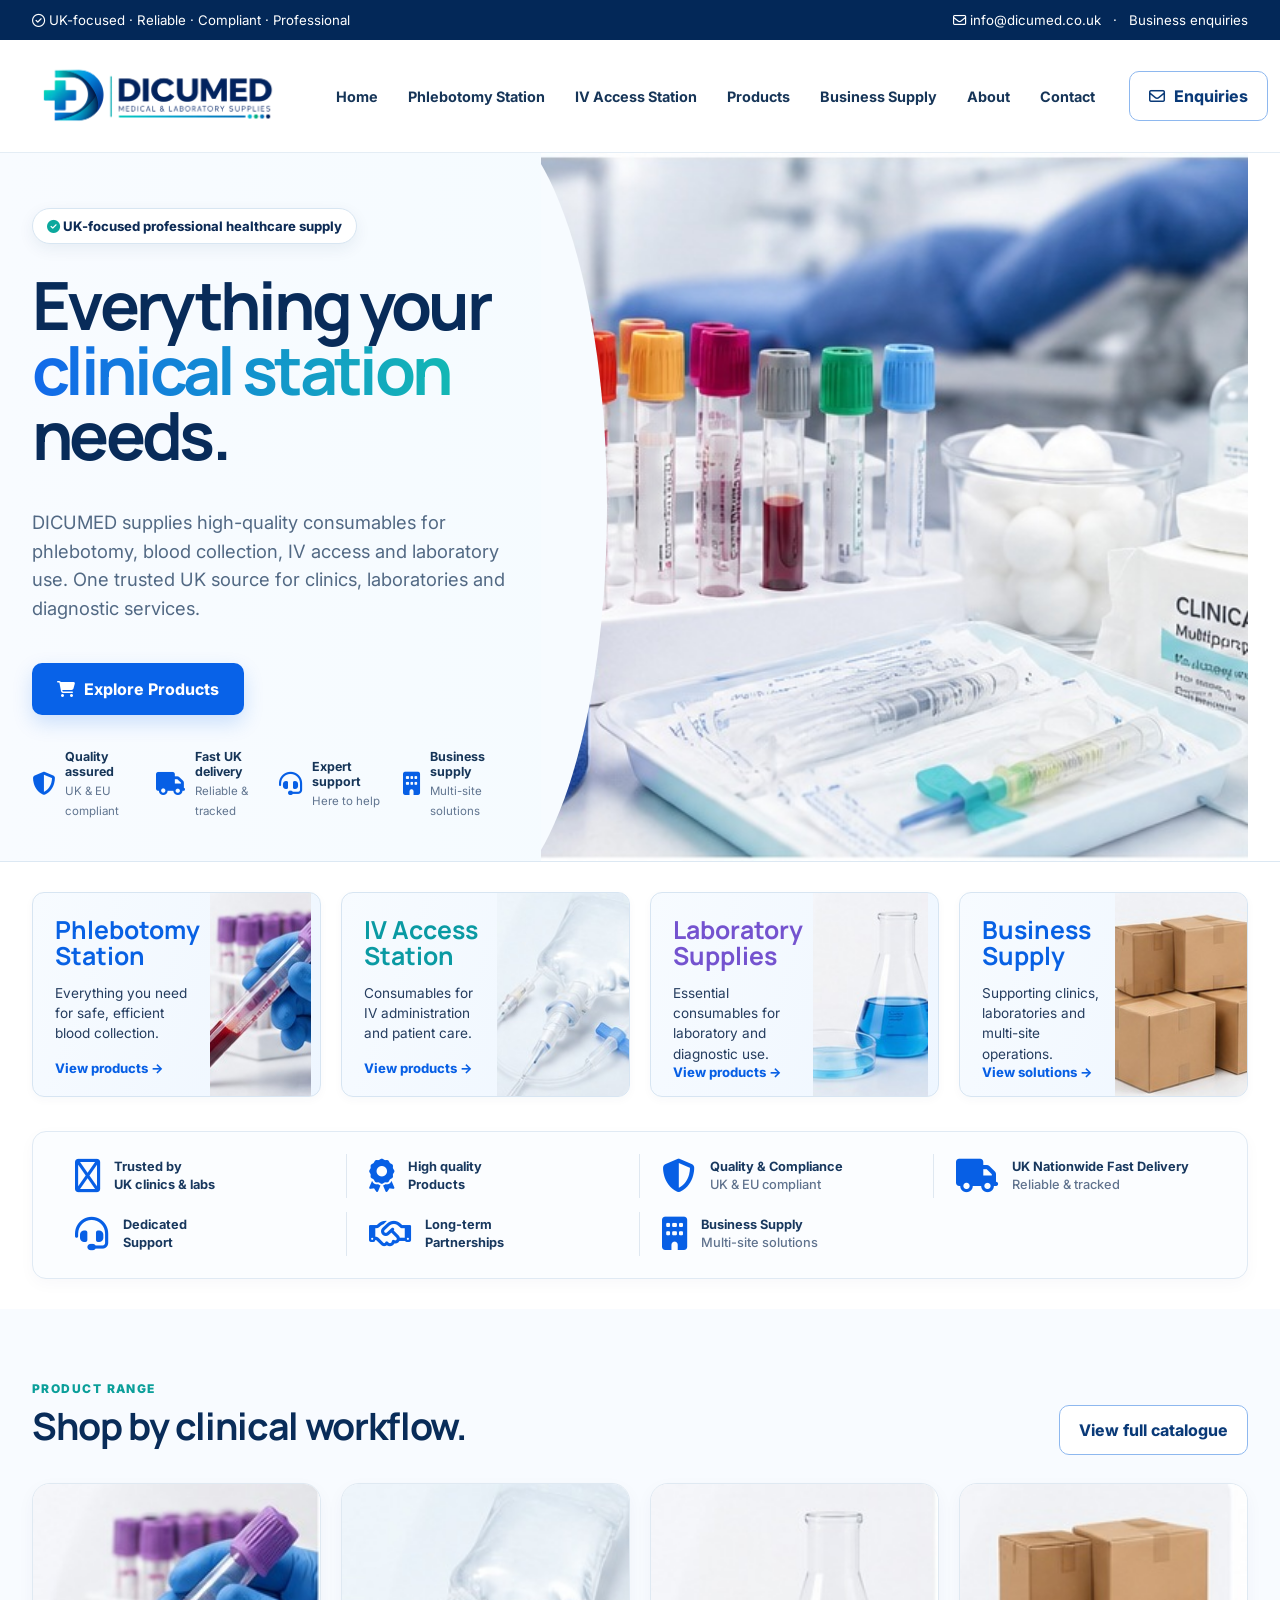
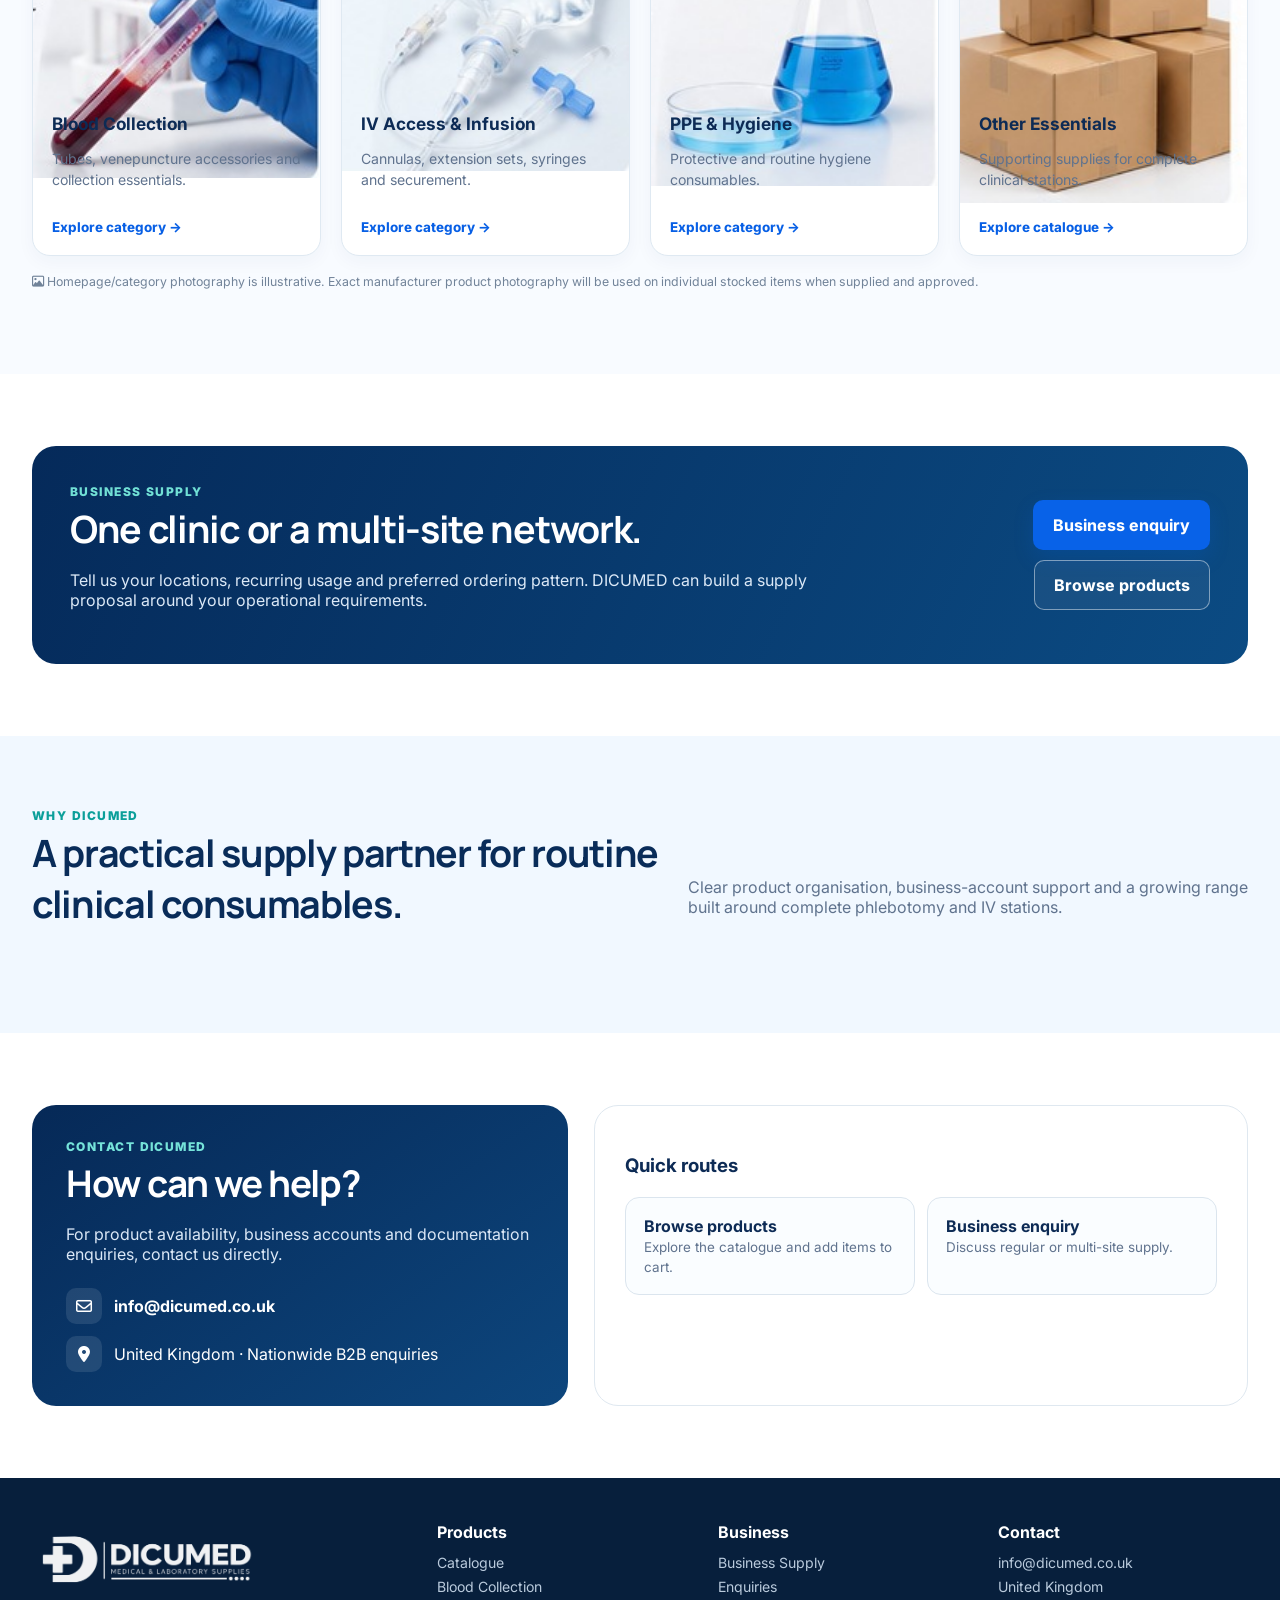
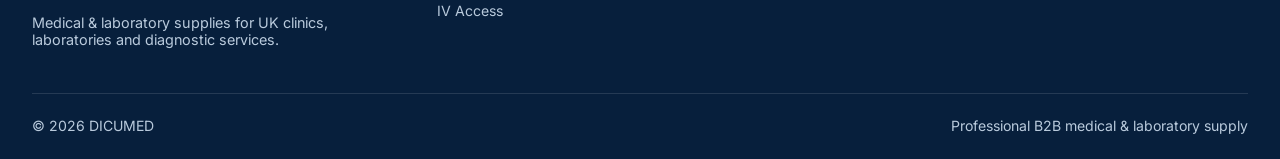
==== commit 8a94735c: "Add files via upload" ====
--- a/index.html
+++ b/index.html
@@ -1,11 +1,51 @@
-<!doctype html><html lang="en"><head><meta charset="utf-8"><meta name="viewport" content="width=device-width,initial-scale=1"><meta name="description" content="DICUMED supplies professional phlebotomy, blood collection, IV access and laboratory consumables to UK healthcare organisations."><title>DICUMED | Medical & Laboratory Supplies UK</title><link rel="preconnect" href="https://fonts.googleapis.com"><link rel="preconnect" href="https://fonts.gstatic.com" crossorigin><link href="https://fonts.googleapis.com/css2?family=Inter:wght@400;500;600;700;800&family=Manrope:wght@600;700;800&display=swap" rel="stylesheet"><link rel="stylesheet" href="https://cdnjs.cloudflare.com/ajax/libs/font-awesome/6.6.0/css/all.min.css"><link rel="stylesheet" href="assets/style.css"><script src="assets/products.js"></script><script defer src="assets/app.js"></script></head><body>
-<div class="topbar"><div class="wrap"><span><strong>DICUMED</strong> · Professional medical & laboratory supply</span><span>UK business enquiries · <a href="mailto:info@dicumed.co.uk">info@dicumed.co.uk</a></span></div></div>
-<header class="header"><div class="wrap nav"><a class="brand" href="index.html"><img class="brandLogo" src="logo.png" alt="DICUMED Medical & Laboratory Supplies logo"></a><nav class="navlinks"><a href="#stations">Stations</a><a href="catalogue.html">Products</a><a href="#business">Business Supply</a><a href="#about">About</a><a href="#contact">Contact</a></nav><div class="navActions"><a class="btn outline" href="mailto:info@dicumed.co.uk?subject=DICUMED%20Enquiry">Enquire</a><a class="btn primary" href="checkout.html"><i class="fa-solid fa-file-lines"></i> Quote <span class="cartCount">0</span></a><button class="btn outline menuBtn" onclick="mobileMenu()"><i class="fa-solid fa-bars"></i></button></div></div><div id="mobileNav" class="wrap" style="display:none;flex-direction:column;gap:12px;padding:0 0 18px"><a href="#stations">Stations</a><a href="catalogue.html">Products</a><a href="#business">Business Supply</a><a href="#contact">Contact</a></div></header>
-<main><section class="hero"><div class="wrap heroGrid"><div><div class="eyebrow"><i class="fa-solid fa-circle-check"></i> UK-focused professional healthcare supply</div><h1>Everything your <span class="accent">clinical station</span> needs.</h1><p class="heroLead">DICUMED brings together phlebotomy, blood collection, IV access and laboratory consumables in one professional B2B supply route for clinics, laboratories and diagnostic services across the UK.</p><div class="heroBtns"><a class="btn primary" href="catalogue.html"><i class="fa-solid fa-vials"></i> Explore the range</a><a class="btn outline" href="mailto:info@dicumed.co.uk?subject=DICUMED%20Business%20Quotation"><i class="fa-regular fa-envelope"></i> Request a business quote</a></div><div class="heroPills"><span><b>✓</b> Volume enquiries</span><span><b>✓</b> Multi-site supply</span><span><b>✓</b> Technical documentation support</span></div></div><div class="visualWrap"><div class="visualCard"><img src="assets/images/hero-clinical.svg" alt="Illustrative clinical supply station with laboratory and phlebotomy elements"></div><div class="floatCard one"><strong>Phlebotomy</strong>Complete station essentials</div><div class="floatCard two"><strong>IV access</strong>Broader consumable support</div></div></div></section>
-<div class="trustbar"><div class="wrap"><div class="trustItem"><i class="fa-solid fa-hospital"></i>Clinics & laboratories</div><div class="trustItem"><i class="fa-solid fa-boxes-stacked"></i>Business quantities</div><div class="trustItem"><i class="fa-solid fa-location-dot"></i>UK-wide enquiries</div><div class="trustItem"><i class="fa-solid fa-file-shield"></i>Documentation support</div><div class="trustItem"><i class="fa-solid fa-headset"></i>Direct account contact</div></div></div>
-<section id="stations" class="section"><div class="wrap"><div class="sectionHead"><div><div class="kicker">Supply by workflow</div><h2>Two stations. One supply partner.</h2></div><p>Browse by the way your team works, not just by individual product codes.</p></div><div class="stationGrid"><article class="stationCard blue"><div class="stationArt"><img src="assets/images/phlebotomy-station.svg" alt="Illustrative phlebotomy station"></div><div class="kicker">Phlebotomy station</div><h3>Blood collection, fully considered.</h3><p>A professional station range built around the everyday needs of venepuncture and specimen handling.</p><div class="checkList"><div class="check"><i class="fa-solid fa-check-circle"></i><span>Blood collection tubes including specialist variants</span></div><div class="check"><i class="fa-solid fa-check-circle"></i><span>Needles, holders, safety sets and tourniquets</span></div><div class="check"><i class="fa-solid fa-check-circle"></i><span>Alcohol wipes, cotton wool, plasters and dressings</span></div><div class="check"><i class="fa-solid fa-check-circle"></i><span>Gloves, specimen bags and supporting accessories</span></div></div><a class="btn primary" href="catalogue.html">Browse phlebotomy range</a></article><article class="stationCard green"><div class="stationArt"><img src="assets/images/iv-station.svg" alt="Illustrative IV access station"></div><div class="kicker">IV access station</div><h3>Broader clinical consumables.</h3><p>Build an enquiry around IV access and the supporting consumables required at the point of care.</p><div class="checkList"><div class="check"><i class="fa-solid fa-check-circle"></i><span>IV cannulas and extension sets</span></div><div class="check"><i class="fa-solid fa-check-circle"></i><span>Syringes and supporting line accessories</span></div><div class="check"><i class="fa-solid fa-check-circle"></i><span>Dressings and securement categories</span></div><div class="check"><i class="fa-solid fa-check-circle"></i><span>Enquiry-led sourcing for related consumables</span></div></div><a class="btn teal" href="mailto:info@dicumed.co.uk?subject=DICUMED%20IV%20Station%20Quote">Request IV station quote</a></article></div></div></section>
-<section class="section soft"><div class="wrap"><div class="sectionHead"><div><div class="kicker">Core categories</div><h2>Made for fast, practical ordering.</h2></div><a class="btn outline" href="catalogue.html">View full catalogue</a></div><div class="categoryGrid"><a class="catCard" href="catalogue.html"><div class="catVisual"><img src="assets/images/tubes.svg" alt="Illustrative blood collection tubes"></div><div class="catBody"><h3>Blood collection tubes</h3><p>Serum, EDTA, heparin, trace-element and specialist formats.</p><span class="link">Explore category →</span></div></a><a class="catCard" href="catalogue.html"><div class="catVisual"><img src="assets/images/needles.svg" alt="Illustrative collection needles"></div><div class="catBody"><h3>Needles & safety sets</h3><p>Venepuncture needles, holders and butterfly-style safety sets.</p><span class="link">Explore category →</span></div></a><a class="catCard" href="catalogue.html"><div class="catVisual"><img src="assets/images/phleb-essentials.svg" alt="Illustrative phlebotomy consumables"></div><div class="catBody"><h3>Phlebotomy essentials</h3><p>Tourniquets, wipes, cotton wool, plasters and routine consumables.</p><span class="link">Explore category →</span></div></a><a class="catCard" href="catalogue.html"><div class="catVisual"><img src="assets/images/iv.svg" alt="Illustrative IV cannula"></div><div class="catBody"><h3>IV access</h3><p>Cannulas, extension sets, syringes, dressings and related supplies.</p><span class="link">Explore category →</span></div></a></div></div></section>
-<section id="business" class="section"><div class="wrap"><div class="band"><div><div class="kicker" style="color:#74e3d7">Business accounts</div><h2>Buying for one site — or forty?</h2><p>DICUMED is designed around professional supply. Tell us your locations, regular usage and preferred ordering pattern, and we can build a quotation around your operational needs.</p></div><div class="bandActions"><a class="btn primary" href="mailto:info@dicumed.co.uk?subject=DICUMED%20Business%20Account%20Enquiry">Open an enquiry</a><a class="btn outline" href="checkout.html">Build a quote list</a></div></div></div></section>
-<section id="about" class="section tint"><div class="wrap"><div class="sectionHead"><div><div class="kicker">Why DICUMED</div><h2>A cleaner way to source routine clinical consumables.</h2></div><p>We keep the manufacturer brand in the background and make DICUMED the customer-facing supply relationship.</p></div><div class="whyGrid"><div class="whyCard"><div class="whyIcon"><i class="fa-solid fa-layer-group"></i></div><h3>Complete-range thinking</h3><p>We focus on the full phlebotomy or IV station rather than presenting a website dominated by one product line.</p></div><div class="whyCard"><div class="whyIcon"><i class="fa-solid fa-building"></i></div><h3>Built for B2B healthcare</h3><p>Clear enquiry routes for clinics, laboratories, healthcare groups and multi-site operations.</p></div><div class="whyCard"><div class="whyIcon"><i class="fa-solid fa-file-circle-check"></i></div><h3>Product information support</h3><p>Technical and regulatory documentation can be supplied for specific products when available from the manufacturer.</p></div></div></div></section>
-<section id="contact" class="section"><div class="wrap contactGrid"><div class="contactPanel"><div class="kicker" style="color:#6fe1d6">Contact DICUMED</div><h2>Tell us what your station needs.</h2><p>For product availability, quotations, account enquiries and technical documentation, contact us directly.</p><div class="contactPoints"><div><i class="fa-regular fa-envelope"></i><a href="mailto:info@dicumed.co.uk"><strong>info@dicumed.co.uk</strong></a></div><div><i class="fa-solid fa-location-dot"></i><span>United Kingdom · Nationwide B2B enquiries</span></div></div></div><div class="enquiryBox"><h3>What can we help with?</h3><p class="notice">Choose the closest option and your email will open with the right subject line.</p><div class="enquiryChoices"><a class="choice" href="mailto:info@dicumed.co.uk?subject=DICUMED%20Product%20Enquiry"><strong>Product enquiry</strong><span>Ask about a specific item or category</span></a><a class="choice" href="mailto:info@dicumed.co.uk?subject=DICUMED%20Business%20Quote"><strong>Business quotation</strong><span>Request pricing for routine supply</span></a><a class="choice" href="mailto:info@dicumed.co.uk?subject=DICUMED%20Multi-site%20Supply"><strong>Multi-site supply</strong><span>Discuss several clinics or locations</span></a><a class="choice" href="mailto:info@dicumed.co.uk?subject=DICUMED%20Technical%20Documentation"><strong>Documentation</strong><span>Request available technical documents</span></a></div><a class="btn primary" href="mailto:info@dicumed.co.uk?subject=DICUMED%20General%20Enquiry">Email DICUMED</a></div></div></section></main>
-<footer class="footer"><div class="wrap"><div class="footerGrid"><div><a class="brand" href="index.html"><img class="brandLogo" src="logo.png" alt="DICUMED Medical & Laboratory Supplies logo"></a><p class="notice" style="color:#a8bdd2;max-width:340px;margin-top:15px">Professional phlebotomy, IV-access and laboratory supply for UK healthcare organisations.</p></div><div><h4>Products</h4><a href="catalogue.html">Blood collection</a><a href="catalogue.html">Venepuncture</a><a href="catalogue.html">IV access</a><a href="catalogue.html">PPE & handling</a></div><div><h4>Business</h4><a href="#business">Business accounts</a><a href="checkout.html">Quote basket</a><a href="#contact">Contact</a></div><div><h4>Enquiries</h4><a href="mailto:info@dicumed.co.uk">info@dicumed.co.uk</a><a href="mailto:info@dicumed.co.uk?subject=DICUMED%20Quote%20Request">Request quotation</a></div></div><div class="footerBottom"><span>© 2026 DICUMED. All rights reserved.</span><span>Illustrative website graphics are non-product imagery. Product specifications should be confirmed before ordering.</span></div></div></footer></body></html>
+<!doctype html><html lang="en"><head><meta charset="utf-8"><meta name="viewport" content="width=device-width,initial-scale=1"><link rel="preconnect" href="https://fonts.googleapis.com"><link rel="preconnect" href="https://fonts.gstatic.com" crossorigin><link href="https://fonts.googleapis.com/css2?family=Inter:wght@400;500;600;700;800&family=Manrope:wght@600;700;800&display=swap" rel="stylesheet"><link rel="stylesheet" href="https://cdnjs.cloudflare.com/ajax/libs/font-awesome/6.6.0/css/all.min.css"><link rel="stylesheet" href="assets/style.css"><script src="assets/products.js"></script><script defer src="assets/app.js"></script><meta name="description" content="DICUMED supplies phlebotomy, blood collection, IV access and laboratory consumables to UK healthcare organisations."><title>DICUMED | Medical & Laboratory Supplies UK</title></head><body>
+<div class="topbar"><div class="wrap"><span><i class="fa-regular fa-circle-check"></i> UK-focused · Reliable · Compliant · Professional</span><span><a href="mailto:info@dicumed.co.uk"><i class="fa-regular fa-envelope"></i> info@dicumed.co.uk</a> &nbsp; · &nbsp; Business enquiries</span></div></div>
+<header class="header"><div class="wrap nav">
+<a class="brand" href="index.html"><img class="brandLogo" src="logo.png" alt="DICUMED Medical & Laboratory Supplies"></a>
+<nav class="navlinks"><a href="index.html">Home</a><a href="category.html?cat=phlebotomy-essentials">Phlebotomy Station</a><a href="category.html?cat=iv-access">IV Access Station</a><a href="catalogue.html">Products</a><a href="index.html#business">Business Supply</a><a href="index.html#about">About</a><a href="index.html#contact">Contact</a></nav>
+<div class="navActions"><a class="btn outline" href="mailto:info@dicumed.co.uk?subject=DICUMED%20Enquiry"><i class="fa-regular fa-envelope"></i> Enquiries</a><a class="btn outline quoteTop" href="mailto:info@dicumed.co.uk?subject=DICUMED%20Quotation%20Request"><i class="fa-regular fa-file-lines"></i> Request a Quote</a><a class="btn primary cartTop" href="checkout.html"><i class="fa-solid fa-cart-shopping"></i> Cart <span class="cartCount">0</span></a><button class="btn outline menuBtn" onclick="mobileMenu()"><i class="fa-solid fa-bars"></i></button></div>
+</div><div id="mobileNav" class="mobileNav wrap"><a href="index.html">Home</a><a href="category.html?cat=phlebotomy-essentials">Phlebotomy Station</a><a href="category.html?cat=iv-access">IV Access Station</a><a href="catalogue.html">Products</a><a href="index.html#business">Business Supply</a><a href="index.html#contact">Contact</a></div></header>
+<main>
+<section class="heroNew"><div class="wrap heroNewGrid">
+<div class="heroCopy"><div class="eyebrow"><i class="fa-solid fa-circle-check"></i> UK-focused professional healthcare supply</div>
+<h1>Everything your <span class="accent">clinical station</span> needs.</h1>
+<p class="heroLead">DICUMED supplies high-quality consumables for phlebotomy, blood collection, IV access and laboratory use. One trusted UK source for clinics, laboratories and diagnostic services.</p>
+<div class="heroBtns"><a class="btn primary heroCta" href="catalogue.html"><i class="fa-solid fa-cart-shopping"></i> Explore Products</a></div>
+<div class="miniBenefits"><div><i class="fa-solid fa-shield-halved"></i><span><b>Quality assured</b><small>UK & EU compliant</small></span></div><div><i class="fa-solid fa-truck"></i><span><b>Fast UK delivery</b><small>Reliable & tracked</small></span></div><div><i class="fa-solid fa-headset"></i><span><b>Expert support</b><small>Here to help</small></span></div><div><i class="fa-solid fa-building"></i><span><b>Business supply</b><small>Multi-site solutions</small></span></div></div>
+</div>
+<div class="heroPhoto"><img src="assets/images/hero-photo.jpg" alt="Illustrative phlebotomy and clinical station supplies"></div>
+</div></section>
+
+<section id="stations" class="homeCards"><div class="wrap homeCardGrid">
+<a class="homeCard" href="category.html?cat=phlebotomy-essentials"><div class="homeCardText"><h2>Phlebotomy<br>Station</h2><p>Everything you need for safe, efficient blood collection.</p><span>View products →</span></div><img src="assets/images/phlebotomy-photo.jpg" alt="Illustrative phlebotomy station"></a>
+<a class="homeCard tealCard" href="category.html?cat=iv-access"><div class="homeCardText"><h2>IV Access<br>Station</h2><p>Consumables for IV administration and patient care.</p><span>View products →</span></div><img src="assets/images/iv-access-photo.jpg" alt="Illustrative IV access supplies"></a>
+<a class="homeCard purpleCard" href="catalogue.html"><div class="homeCardText"><h2>Laboratory<br>Supplies</h2><p>Essential consumables for laboratory and diagnostic use.</p><span>View products →</span></div><img src="assets/images/laboratory-photo.jpg" alt="Illustrative laboratory supplies"></a>
+<a class="homeCard" href="#business"><div class="homeCardText"><h2>Business<br>Supply</h2><p>Supporting clinics, laboratories and multi-site operations.</p><span>View solutions →</span></div><img src="assets/images/business-photo.jpg" alt="Illustrative business supply boxes"></a>
+</div></section>
+
+<section class="benefitStrip"><div class="wrap">
+<div><i class="fa-regular fa-user-group"></i><b>Trusted by<br>UK clinics &amp; labs</b></div>
+<div><i class="fa-solid fa-award"></i><b>High quality<br>Products</b></div>
+<div><i class="fa-solid fa-shield-halved"></i><b>Quality &amp; Compliance<br><span>UK &amp; EU compliant</span></b></div>
+<div><i class="fa-solid fa-truck"></i><b>UK Nationwide Fast Delivery<br><span>Reliable &amp; tracked</span></b></div>
+<div><i class="fa-solid fa-headset"></i><b>Dedicated<br>Support</b></div>
+<div><i class="fa-regular fa-handshake"></i><b>Long-term<br>Partnerships</b></div>
+<div><i class="fa-solid fa-building"></i><b>Business Supply<br><span>Multi-site solutions</span></b></div>
+</div></section>
+
+<section class="section soft"><div class="wrap"><div class="sectionHead"><div><div class="kicker">Product range</div><h2>Shop by clinical workflow.</h2></div><a class="btn outline" href="catalogue.html">View full catalogue</a></div>
+<div class="categoryGrid photoCats">
+<a class="catCard" href="category.html?cat=blood-collection"><div class="catVisual photo"><img src="assets/images/category-phlebotomy.jpg" alt="Illustrative blood collection supplies"></div><div class="catBody"><h3>Blood Collection</h3><p>Tubes, venepuncture accessories and collection essentials.</p><span class="link">Explore category →</span></div></a>
+<a class="catCard" href="category.html?cat=iv-access"><div class="catVisual photo"><img src="assets/images/category-iv.jpg" alt="Illustrative IV access supplies"></div><div class="catBody"><h3>IV Access & Infusion</h3><p>Cannulas, extension sets, syringes and securement.</p><span class="link">Explore category →</span></div></a>
+<a class="catCard" href="category.html?cat=ppe-hygiene"><div class="catVisual photo"><img src="assets/images/category-lab.jpg" alt="Illustrative laboratory supplies"></div><div class="catBody"><h3>PPE & Hygiene</h3><p>Protective and routine hygiene consumables.</p><span class="link">Explore category →</span></div></a>
+<a class="catCard" href="catalogue.html"><div class="catVisual photo"><img src="assets/images/category-business.jpg" alt="Illustrative business supply"></div><div class="catBody"><h3>Other Essentials</h3><p>Supporting supplies for complete clinical stations.</p><span class="link">Explore catalogue →</span></div></a>
+</div>
+<p class="illustrativeNote"><i class="fa-regular fa-image"></i> Homepage/category photography is illustrative. Exact manufacturer product photography will be used on individual stocked items when supplied and approved.</p>
+</div></section>
+
+<section id="business" class="section"><div class="wrap"><div class="band"><div><div class="kicker">Business supply</div><h2>One clinic or a multi-site network.</h2><p>Tell us your locations, recurring usage and preferred ordering pattern. DICUMED can build a supply proposal around your operational requirements.</p></div><div class="bandActions"><a class="btn primary" href="mailto:info@dicumed.co.uk?subject=DICUMED%20Business%20Supply%20Enquiry">Business enquiry</a><a class="btn outline light" href="catalogue.html">Browse products</a></div></div></div></section>
+
+<section id="about" class="section tint"><div class="wrap"><div class="sectionHead"><div><div class="kicker">Why DICUMED</div><h2>A practical supply partner for routine clinical consumables.</h2></div><p>Clear product organisation, business-account support and a growing range built around complete phlebotomy and IV stations.</p></div></div></section>
+
+<section id="contact" class="section"><div class="wrap contactGrid"><div class="contactPanel"><div class="kicker">Contact DICUMED</div><h2>How can we help?</h2><p>For product availability, business accounts and documentation enquiries, contact us directly.</p><div class="contactPoints"><div><i class="fa-regular fa-envelope"></i><a href="mailto:info@dicumed.co.uk"><strong>info@dicumed.co.uk</strong></a></div><div><i class="fa-solid fa-location-dot"></i><span>United Kingdom · Nationwide B2B enquiries</span></div></div></div><div class="enquiryBox"><h3>Quick routes</h3><div class="enquiryChoices"><a class="choice" href="catalogue.html"><strong>Browse products</strong><span>Explore the catalogue and add items to cart.</span></a><a class="choice" href="mailto:info@dicumed.co.uk?subject=DICUMED%20Business%20Enquiry"><strong>Business enquiry</strong><span>Discuss regular or multi-site supply.</span></a></div></div></div></section>
+</main><footer class="footer"><div class="wrap footerGrid"><div><img class="footerLogo" src="logo.png" alt="DICUMED"><p>Medical & laboratory supplies for UK clinics, laboratories and diagnostic services.</p></div><div><h4>Products</h4><a href="catalogue.html">Catalogue</a><a href="category.html?cat=blood-collection">Blood Collection</a><a href="category.html?cat=iv-access">IV Access</a></div><div><h4>Business</h4><a href="index.html#business">Business Supply</a><a href="mailto:info@dicumed.co.uk">Enquiries</a></div><div><h4>Contact</h4><a href="mailto:info@dicumed.co.uk">info@dicumed.co.uk</a><span>United Kingdom</span></div></div><div class="wrap footerBottom"><span>© 2026 DICUMED</span><span>Professional B2B medical & laboratory supply</span></div></footer></body></html>
--- a/assets/style.css
+++ b/assets/style.css
@@ -1,13 +1,144 @@
-:root{
-  --navy:#0b2747;--navy2:#11385e;--blue:#2563eb;--cyan:#17b7c5;--teal:#0f9f8f;--mint:#dff8f2;
-  --sky:#eaf4ff;--ice:#f6faff;--ink:#122033;--muted:#607086;--line:#dce6f0;--white:#fff;
-  --amber:#ffb648;--rose:#f46f8a;--violet:#7a5cff;--green:#39b77a;--shadow:0 18px 50px rgba(26,56,91,.13);
-  --radius:24px;--radius-sm:16px;--max:1180px;
+
+:root{--navy:#062957;--navy2:#0a356d;--blue:#075fe5;--teal:#09a7a7;--sky:#eef7ff;--mint:#effcfb;--text:#0d2b55;--muted:#60738e;--line:#dbe8f4;--soft:#f7fbff;--white:#fff;--shadow:0 18px 45px rgba(8,43,87,.10);--max:1450px}
+*{box-sizing:border-box}html{scroll-behavior:smooth}body{margin:0;font-family:Inter,Arial,sans-serif;color:var(--text);background:#fff}a{color:inherit;text-decoration:none}img{display:block;max-width:100%}.wrap{width:min(calc(100% - 64px),var(--max));margin:auto}
+.topbar{background:#032858;color:#fff;font-size:.83rem}.topbar .wrap{height:40px;display:flex;align-items:center;justify-content:space-between}.topbar a{color:#fff}
+.header{background:#fff;border-bottom:1px solid #e4edf5;position:sticky;top:0;z-index:50}.nav{height:112px;display:flex;align-items:center;gap:34px}.brand{display:flex;align-items:center;min-width:270px}.brandLogo{width:270px;height:auto;max-height:84px;object-fit:contain;object-position:left center}
+.navlinks{display:flex;gap:30px;align-items:center;margin-left:auto;font-size:.9rem;font-weight:700;color:#163558;white-space:nowrap}.navlinks a:hover{color:var(--blue)}.navActions{display:flex;gap:12px;align-items:center}.btn{border:1px solid transparent;border-radius:10px;padding:14px 19px;font:inherit;font-weight:750;display:inline-flex;align-items:center;justify-content:center;gap:9px;cursor:pointer;background:#fff;transition:.2s}.btn:hover{transform:translateY(-1px)}.btn.primary{background:#0862e8;color:#fff;box-shadow:0 8px 20px rgba(8,98,232,.18)}.btn.outline{border-color:#8eb8ef;color:#0a3a78;background:#fff}.btn.small{padding:10px 12px;font-size:.82rem}.btn.large{padding:16px 22px}.menuBtn{display:none}.mobileNav{display:none}
+.heroNew{background:linear-gradient(90deg,#f8fbff 0%,#f5fbff 48%,#fff 48%);border-bottom:1px solid #dce8f3}.heroNewGrid{display:grid;grid-template-columns:.95fr 1.25fr;align-items:stretch;min-height:475px}.heroCopy{padding:55px 28px 42px 0;display:flex;flex-direction:column;justify-content:center}.eyebrow{width:max-content;max-width:100%;background:#fff;border:1px solid #d8e6f2;border-radius:999px;padding:9px 14px;font-size:.82rem;font-weight:750;box-shadow:0 5px 16px rgba(10,52,105,.07)}.eyebrow i{color:#0ba89d}.heroCopy h1{font-family:Manrope,Inter,sans-serif;font-size:clamp(3.2rem,5.2vw,5.35rem);line-height:.98;letter-spacing:-.055em;margin:28px 0 22px;color:#082b59;max-width:700px}.accent{background:linear-gradient(90deg,#1269ea,#13b7b4);-webkit-background-clip:text;background-clip:text;color:transparent}.heroLead{font-size:1.15rem;line-height:1.55;color:#526984;max-width:720px}.heroBtns{display:flex;gap:12px;margin-top:22px}.heroCta{font-size:1rem;padding:15px 24px}.miniBenefits{display:grid;grid-template-columns:repeat(4,1fr);gap:14px;margin-top:34px}.miniBenefits>div{display:flex;gap:10px;align-items:center}.miniBenefits i{font-size:1.45rem;color:#075fe5}.miniBenefits b{font-size:.78rem;display:block;color:#163558}.miniBenefits small{font-size:.72rem;color:#617590}.heroPhoto{overflow:hidden;min-height:475px;position:relative}.heroPhoto:before{content:"";position:absolute;left:-64px;top:-40px;bottom:-40px;width:130px;background:#f7fbff;border-radius:0 100% 100% 0 / 0 50% 50% 0;z-index:2}.heroPhoto img{width:100%;height:100%;object-fit:cover;object-position:center}
+.homeCards{padding:30px 0 34px}.homeCardGrid{display:grid;grid-template-columns:repeat(4,1fr);gap:20px}.homeCard{height:205px;border:1px solid #d7e5f2;border-radius:12px;overflow:hidden;display:grid;grid-template-columns:1.08fr .92fr;background:linear-gradient(110deg,#f7fbff,#eef6ff);box-shadow:0 3px 10px rgba(11,49,93,.03)}.homeCardText{padding:24px 10px 20px 22px;display:flex;flex-direction:column;position:relative;z-index:2}.homeCard h2{font-family:Manrope;font-size:1.55rem;line-height:1.05;color:#0861e4;margin:0 0 14px}.homeCard.tealCard h2{color:#0a9aa3}.homeCard.purpleCard h2{color:#7453cf}.homeCard p{font-size:.85rem;line-height:1.5;margin:0;color:#253d5f}.homeCard span{margin-top:auto;font-weight:750;font-size:.82rem;color:#075fe5}.homeCard img{width:100%;height:100%;object-fit:cover}.benefitStrip{padding:0 0 30px}.benefitStrip .wrap{border:1px solid #e0eaf4;border-radius:14px;background:#fbfdff;padding:22px 20px;display:grid;grid-template-columns:repeat(7,1fr);gap:0}.benefitStrip .wrap>div{display:flex;align-items:center;gap:14px;padding:4px 22px;border-right:1px solid #dfe8f1}.benefitStrip .wrap>div:last-child{border-right:0}.benefitStrip i{font-size:2.1rem;color:#075fe5}.benefitStrip b{font-size:.80rem;line-height:1.42;color:#18385e}.benefitStrip b span{font-weight:500;color:#60738e}
+.section{padding:72px 0}.soft{background:#f8fbff}.tint{background:#f1f8ff}.sectionHead{display:flex;align-items:end;justify-content:space-between;gap:30px;margin-bottom:28px}.kicker{text-transform:uppercase;letter-spacing:.12em;font-weight:850;font-size:.75rem;color:#0b9f9a}.section h2,.sectionHead h2{font-family:Manrope;font-size:2.35rem;letter-spacing:-.035em;margin:4px 0;color:#092c59}.sectionHead p{max-width:560px;color:var(--muted)}.categoryGrid{display:grid;grid-template-columns:repeat(4,1fr);gap:20px}.catCard{background:#fff;border:1px solid #dfe9f2;border-radius:18px;overflow:hidden;box-shadow:0 6px 18px rgba(7,46,92,.04)}.catVisual{height:210px;background:#f2f7fc;display:grid;place-items:center}.catVisual img{height:100%;width:100%;object-fit:contain;padding:18px}.catVisual.photo img{object-fit:cover;padding:0}.catBody{padding:19px}.catBody h3{font-size:1.08rem;margin:0 0 8px}.catBody p{font-size:.88rem;line-height:1.5;color:var(--muted);min-height:54px}.link{font-size:.84rem;font-weight:750;color:var(--blue)}.illustrativeNote{font-size:.77rem;color:#718399;margin-top:18px}
+.band{background:linear-gradient(115deg,#052a5a,#0b4b83);border-radius:24px;padding:38px;color:#fff;display:grid;grid-template-columns:1.45fr .7fr;gap:28px;align-items:center}.band h2{color:#fff;font-size:2.35rem}.band p{color:#dce9f7;max-width:760px}.band .kicker{color:#71e0d5}.bandActions{display:flex;justify-content:flex-end;gap:10px;flex-wrap:wrap}.btn.light{border-color:rgba(255,255,255,.45);color:#fff;background:rgba(255,255,255,.06)}
+.contactGrid{display:grid;grid-template-columns:.9fr 1.1fr;gap:26px}.contactPanel{background:linear-gradient(145deg,#062957,#0d467d);border-radius:24px;padding:34px;color:#fff}.contactPanel h2{font-size:2.3rem;color:#fff}.contactPanel p{color:#dbe8f7}.contactPanel .kicker{color:#75e3d9}.contactPoints{display:grid;gap:12px;margin-top:24px}.contactPoints div{display:flex;gap:12px;align-items:center}.contactPoints i{width:36px;height:36px;border-radius:10px;background:rgba(255,255,255,.1);display:grid;place-items:center}.enquiryBox{border:1px solid #dfe8f0;border-radius:24px;padding:30px;background:#fff}.enquiryChoices{display:grid;grid-template-columns:1fr 1fr;gap:12px;margin-top:20px}.choice{border:1px solid #dbe5ee;border-radius:14px;padding:18px;background:#fafdff}.choice strong{display:block}.choice span{font-size:.84rem;color:var(--muted)}
+.footer{background:#071f3c;color:#b9cadc;padding:44px 0 18px}.footerGrid{display:grid;grid-template-columns:1.5fr 1fr 1fr 1fr;gap:30px}.footerLogo{width:230px;filter:brightness(0) invert(1);opacity:.95;margin-bottom:16px}.footer p{max-width:360px;font-size:.9rem}.footer h4{color:#fff;margin:0 0 12px}.footer a,.footer span{display:block;margin:7px 0;font-size:.88rem}.footerBottom{border-top:1px solid rgba(255,255,255,.12);margin-top:30px;padding-top:16px;display:flex;justify-content:space-between;font-size:.8rem}
+.catalogueHero{padding:62px 0;background:linear-gradient(130deg,#f9fbff,#eef8ff)}.catalogueHero h1,.categoryHero h1{font-family:Manrope;font-size:3.8rem;letter-spacing:-.045em;margin:8px 0 15px;color:#082c59}.catalogueGrid{display:grid;grid-template-columns:260px 1fr;gap:28px}.filters{position:sticky;top:130px;height:max-content;border:1px solid #dfe8f0;border-radius:18px;padding:19px;background:#fff}.filterTitle{font-weight:850;margin-bottom:12px}.filterBtn{display:block;width:100%;text-align:left;padding:10px;border:0;border-radius:9px;background:transparent;color:#536b85;font:inherit;font-size:.87rem;font-weight:650;cursor:pointer}.filterBtn.active,.filterBtn:hover{background:#edf5ff;color:#075fe5}
+.searchBar{display:flex;gap:10px;margin-bottom:20px}.searchBar input{flex:1;border:1px solid #d6e3ee;border-radius:11px;padding:13px 15px;font:inherit}.productGrid{display:grid;grid-template-columns:repeat(3,1fr);gap:20px}.productCard{border:1px solid #dfe8f0;border-radius:18px;background:#fff;overflow:hidden;box-shadow:0 6px 18px rgba(7,46,92,.04);display:flex;flex-direction:column}.productImage{height:220px;background:linear-gradient(145deg,#f9fcff,#eef6fc);display:grid;place-items:center;padding:28px;overflow:hidden}.productImage img{height:100%;width:100%;object-fit:contain;transition:.25s}.productCard:hover .productImage img{transform:scale(1.045)}.productBody{padding:19px;display:flex;flex-direction:column;flex:1}.tag{font-size:.7rem;text-transform:uppercase;letter-spacing:.09em;font-weight:850;color:#0a9e99}.productBody h3{font-size:1.03rem;line-height:1.35;margin:7px 0}.productBody p{font-size:.86rem;line-height:1.5;color:var(--muted);min-height:52px}.productActions{display:grid;grid-template-columns:1fr 1fr;gap:8px;margin-top:auto;padding-top:12px}
+.categoryHero{background:#f7fbff;padding:52px 0}.categoryHeroGrid{display:grid;grid-template-columns:1fr 420px;gap:35px;align-items:center}.categoryPhoto{height:240px;border-radius:20px;overflow:hidden;box-shadow:var(--shadow)}.categoryPhoto img{width:100%;height:100%;object-fit:cover}
+.productPage{background:#f8fbff;min-height:650px}.productDetail{display:grid;grid-template-columns:1fr 1.05fr;gap:50px;background:#fff;border:1px solid #dfe8f0;border-radius:26px;padding:38px;box-shadow:var(--shadow);align-items:center}.detailImage{height:460px;background:linear-gradient(145deg,#fbfdff,#edf6fd);border-radius:18px;display:grid;place-items:center;padding:55px;position:relative}.detailImage img{width:100%;height:100%;object-fit:contain}.detailImage span{position:absolute;bottom:13px;left:13px;background:#fff;border:1px solid #dce8f2;border-radius:999px;padding:6px 10px;font-size:.7rem;color:#6b7e92}.detailCopy h1{font-family:Manrope;font-size:3rem;line-height:1.05;letter-spacing:-.04em;margin:10px 0 18px}.infoBox{display:flex;gap:12px;background:#f2f8fd;border:1px solid #dce8f3;border-radius:14px;padding:15px;margin:22px 0}.infoBox i{color:#0a63e7}.infoBox p{font-size:.84rem;color:#5d7289;margin:0}.detailActions{display:flex;gap:10px;flex-wrap:wrap}
+.quoteHero{padding:65px 0;background:#f7fbff;min-height:640px}.quoteCard{max-width:820px;margin:auto;background:#fff;border:1px solid #dfe8f0;border-radius:28px;padding:36px;box-shadow:var(--shadow)}.quoteCard h1{font-family:Manrope;font-size:3rem;margin:7px 0}.cartList{display:grid;gap:8px;margin:22px 0}.cartRow{display:flex;justify-content:space-between;align-items:center;gap:20px;padding:16px;border:1px solid #e2eaf2;border-radius:13px}.cartRow small{color:var(--muted)}.qty{display:flex;align-items:center;gap:12px}.qty button{width:32px;height:32px;border-radius:8px;border:1px solid #cad9e8;background:#fff;font-size:1rem;cursor:pointer}.checkoutActions{display:flex;gap:10px;flex-wrap:wrap;margin-top:24px}.empty{text-align:center;padding:42px;border:1px dashed #cbd8e4;border-radius:18px;color:#647991}.empty i{font-size:2rem;color:#0a63e7}.empty h3{margin:10px 0 6px}.notice{font-size:.82rem;color:#718398}
+@media(max-width:1180px){.navlinks{gap:17px;font-size:.8rem}.brand{min-width:210px}.brandLogo{width:210px}.quoteTop{display:none}.heroNewGrid{grid-template-columns:1fr 1fr}.miniBenefits{grid-template-columns:1fr 1fr}.homeCardGrid{grid-template-columns:1fr 1fr}.benefitStrip .wrap{border:1px solid #e0eaf4;border-radius:14px;background:#fbfdff;padding:22px 20px;display:grid;grid-template-columns:repeat(7,1fr);gap:0}.benefitStrip .wrap>div:nth-child(3){border-right:0}.productGrid{grid-template-columns:repeat(2,1fr)}}
+@media(max-width:900px){.navlinks{display:none}.menuBtn{display:inline-flex}.nav{height:90px}.heroNewGrid,.categoryHeroGrid,.productDetail,.catalogueGrid,.contactGrid,.band{grid-template-columns:1fr}.heroPhoto{min-height:390px}.heroPhoto:before{display:none}.heroCopy{padding-right:0}.categoryGrid{grid-template-columns:1fr 1fr}.filters{position:static}.bandActions{justify-content:flex-start}.productDetail{gap:25px}.detailImage{height:380px}.mobileNav.open{display:flex;flex-direction:column;gap:12px;padding:0 0 20px}.mobileNav a{padding:6px 0}}
+@media(max-width:640px){.wrap{width:min(calc(100% - 28px),var(--max))}.topbar .wrap{height:34px}.topbar .wrap span:first-child{font-size:.72rem}.topbar .wrap span:last-child{display:none}.nav{height:74px}.brand{min-width:150px}.brandLogo{width:170px}.navActions .outline{display:none}.cartTop{padding:11px 13px}.heroNewGrid{grid-template-columns:1fr}.heroCopy h1{font-size:3rem}.heroCopy{padding:38px 0 30px}.heroPhoto{min-height:320px}.miniBenefits{grid-template-columns:1fr 1fr}.homeCardGrid,.categoryGrid,.productGrid,.enquiryChoices{grid-template-columns:1fr}.homeCard{height:190px}.benefitStrip .wrap{border:1px solid #e0eaf4;border-radius:14px;background:#fbfdff;padding:22px 20px;display:grid;grid-template-columns:repeat(7,1fr);gap:0}.benefitStrip .wrap>div{border-right:0;border-bottom:1px solid #e1e9f2;padding:12px}.benefitStrip .wrap>div:nth-last-child(-n+2){border-bottom:0}.section{padding:54px 0}.sectionHead{display:block}.catalogueHero h1,.categoryHero h1{font-size:2.8rem}.productDetail{padding:20px}.detailImage{height:310px;padding:38px}.detailCopy h1{font-size:2.3rem}.productActions{grid-template-columns:1fr}.footerGrid{grid-template-columns:1fr 1fr}.footerBottom{display:block}}
+
+@media(max-width:1280px){
+  .benefitStrip .wrap{grid-template-columns:repeat(4,1fr);row-gap:14px}
+  .benefitStrip .wrap>div:nth-child(4){border-right:0}
 }
-*{box-sizing:border-box}html{scroll-behavior:smooth}body{margin:0;font-family:Inter,ui-sans-serif,system-ui,-apple-system,Segoe UI,Roboto,Arial,sans-serif;color:var(--ink);background:#fff;line-height:1.55}a{color:inherit;text-decoration:none}img{max-width:100%;display:block}.wrap{width:min(var(--max),calc(100% - 40px));margin:auto}.topbar{background:var(--navy);color:#e8f2ff;font-size:.88rem}.topbar .wrap{display:flex;justify-content:space-between;gap:20px;padding:9px 0}.topbar strong{color:#fff}.header{position:sticky;top:0;z-index:50;background:rgba(255,255,255,.94);backdrop-filter:blur(18px);border-bottom:1px solid rgba(220,230,240,.9)}.nav{height:78px;display:flex;align-items:center;gap:26px}.brand{display:flex;align-items:center;gap:11px;min-width:max-content}
-.brandLogo{width:235px;height:auto;max-height:54px;object-fit:contain;object-position:left center}
-.footer .brandLogo{filter:brightness(0) invert(1);opacity:.98}
-@media(max-width:640px){.brandLogo{width:175px;max-height:44px}}
-.brandmark{width:42px;height:42px;border-radius:13px;background:linear-gradient(145deg,var(--blue),var(--cyan));display:grid;place-items:center;color:#fff;font-weight:900;box-shadow:0 8px 20px rgba(37,99,235,.24)}.brandtext strong{display:block;font-size:1.18rem;letter-spacing:.08em;color:var(--navy)}.brandtext span{display:block;font-size:.72rem;color:var(--muted);margin-top:-2px}.navlinks{display:flex;align-items:center;gap:20px;margin-left:auto}.navlinks a{font-weight:650;color:#32465d;font-size:.94rem}.navlinks a:hover{color:var(--blue)}.navActions{display:flex;gap:10px}.btn{display:inline-flex;align-items:center;justify-content:center;gap:9px;padding:12px 17px;border-radius:13px;border:1px solid transparent;font-weight:750;transition:.2s ease;cursor:pointer;background:#fff}.btn:hover{transform:translateY(-1px)}.btn.primary{background:linear-gradient(135deg,var(--blue),#1d75df);color:#fff;box-shadow:0 10px 25px rgba(37,99,235,.22)}.btn.teal{background:linear-gradient(135deg,var(--teal),var(--cyan));color:#fff}.btn.outline{border-color:#bfd0e1;color:var(--navy)}.btn.dark{background:var(--navy);color:#fff}.menuBtn{display:none}.hero{position:relative;overflow:hidden;background:linear-gradient(120deg,#f8fbff 0%,#eef8ff 48%,#effcf9 100%);padding:72px 0 58px}.hero:before,.hero:after{content:"";position:absolute;border-radius:50%;filter:blur(1px)}.hero:before{width:360px;height:360px;background:rgba(23,183,197,.12);right:-120px;top:-100px}.hero:after{width:300px;height:300px;background:rgba(122,92,255,.10);left:-120px;bottom:-150px}.heroGrid{position:relative;display:grid;grid-template-columns:1.05fr .95fr;gap:54px;align-items:center}.eyebrow{display:inline-flex;align-items:center;gap:8px;padding:8px 12px;border-radius:999px;background:#fff;border:1px solid #d9e6f1;color:var(--navy);font-weight:700;font-size:.86rem;box-shadow:0 8px 22px rgba(20,61,105,.07)}.eyebrow i{color:var(--teal)}h1,h2,h3,h4{font-family:Manrope,Inter,sans-serif;color:var(--navy);line-height:1.1;margin:0}h1{font-size:clamp(2.7rem,6vw,5.2rem);letter-spacing:-.045em;margin:20px 0 20px}h1 .accent{background:linear-gradient(95deg,var(--blue),var(--cyan),var(--teal));-webkit-background-clip:text;background-clip:text;color:transparent}.heroLead{font-size:1.12rem;color:#4f647c;max-width:650px}.heroBtns{display:flex;flex-wrap:wrap;gap:12px;margin:28px 0}.heroPills{display:flex;flex-wrap:wrap;gap:10px}.heroPills span{padding:8px 11px;background:rgba(255,255,255,.8);border:1px solid #dbe7f2;border-radius:999px;font-size:.85rem;color:#39526b}.heroPills b{color:var(--teal)}.visualWrap{position:relative}.visualCard{background:#fff;border:1px solid #dce7f0;border-radius:30px;padding:14px;box-shadow:var(--shadow);transform:rotate(1deg)}.visualCard img{border-radius:22px}.floatCard{position:absolute;background:#fff;border:1px solid #dce7f0;border-radius:16px;padding:13px 16px;box-shadow:0 16px 34px rgba(20,56,95,.14);font-size:.86rem}.floatCard strong{display:block;color:var(--navy);font-size:1.02rem}.floatCard.one{left:-28px;bottom:34px}.floatCard.two{right:-20px;top:34px}.trustbar{background:#fff;border-top:1px solid #e6edf4;border-bottom:1px solid #e6edf4}.trustbar .wrap{display:grid;grid-template-columns:repeat(5,1fr)}.trustItem{padding:19px 14px;text-align:center;color:#486079;font-weight:700;font-size:.9rem;border-right:1px solid #edf2f7}.trustItem:last-child{border-right:0}.trustItem i{display:block;color:var(--blue);font-size:1.1rem;margin-bottom:4px}.section{padding:82px 0}.section.soft{background:#f7fbff}.section.tint{background:linear-gradient(180deg,#f4fbfa,#fbfefe)}.sectionHead{display:flex;align-items:end;justify-content:space-between;gap:20px;margin-bottom:34px}.kicker{font-size:.78rem;letter-spacing:.16em;text-transform:uppercase;font-weight:850;color:var(--teal);margin-bottom:9px}.sectionHead h2,.sectionTitle{font-size:clamp(2rem,4vw,3.25rem);letter-spacing:-.035em}.sectionHead p{max-width:550px;color:var(--muted)}.stationGrid{display:grid;grid-template-columns:1fr 1fr;gap:24px}.stationCard{position:relative;overflow:hidden;border-radius:28px;padding:30px;background:#fff;border:1px solid #dfe8f0;box-shadow:0 10px 34px rgba(21,54,88,.07)}.stationCard.blue{background:linear-gradient(145deg,#f8fbff,#e9f4ff)}.stationCard.green{background:linear-gradient(145deg,#fbfffe,#e9fbf5)}.stationCard .stationArt{height:220px;display:flex;align-items:center;justify-content:center;margin:-4px -4px 18px}.stationCard .stationArt img{height:100%;width:100%;object-fit:cover;border-radius:20px}.stationCard h3{font-size:2rem;margin-bottom:10px}.stationCard p{color:var(--muted)}.checkList{display:grid;gap:10px;margin:20px 0 24px}.check{display:flex;gap:10px;align-items:flex-start;color:#354d66}.check i{color:var(--teal);margin-top:4px}.categoryGrid{display:grid;grid-template-columns:repeat(4,1fr);gap:18px}.catCard{display:flex;flex-direction:column;min-height:275px;border:1px solid #dfe8f0;border-radius:22px;background:#fff;overflow:hidden;box-shadow:0 10px 26px rgba(23,54,88,.06);transition:.22s ease}.catCard:hover{transform:translateY(-4px);box-shadow:0 18px 36px rgba(23,54,88,.11)}.catVisual{height:145px;background:linear-gradient(135deg,#ecf4ff,#f4fbfa);display:grid;place-items:center;padding:18px}.catVisual img{width:100%;height:100%;object-fit:contain}.catBody{padding:18px}.catBody h3{font-size:1.08rem;margin-bottom:7px}.catBody p{color:var(--muted);font-size:.91rem;margin:0}.catBody .link{display:inline-flex;margin-top:14px;color:var(--blue);font-weight:800;font-size:.9rem}.band{background:linear-gradient(125deg,var(--navy),#173f6d 55%,#0d7d83);color:#fff;border-radius:30px;padding:36px 40px;display:grid;grid-template-columns:1.3fr .7fr;gap:30px;align-items:center}.band h2{color:#fff;font-size:2.25rem}.band p{color:#dce9f7}.bandActions{display:flex;justify-content:flex-end;gap:10px;flex-wrap:wrap}.band .btn.outline{border-color:rgba(255,255,255,.35);color:#fff;background:rgba(255,255,255,.06)}.whyGrid{display:grid;grid-template-columns:repeat(3,1fr);gap:18px}.whyCard{padding:25px;border:1px solid #e0e8f0;border-radius:20px;background:#fff}.whyIcon{width:48px;height:48px;border-radius:15px;display:grid;place-items:center;background:var(--sky);color:var(--blue);font-size:1.2rem;margin-bottom:15px}.whyCard:nth-child(2) .whyIcon{background:var(--mint);color:var(--teal)}.whyCard:nth-child(3) .whyIcon{background:#fff3df;color:#d67a00}.whyCard h3{font-size:1.12rem;margin-bottom:8px}.whyCard p{font-size:.94rem;color:var(--muted)}.contactGrid{display:grid;grid-template-columns:.9fr 1.1fr;gap:26px;align-items:stretch}.contactPanel{background:linear-gradient(145deg,var(--navy),#123d68);border-radius:26px;padding:34px;color:#fff}.contactPanel h2{color:#fff;font-size:2.3rem}.contactPanel p{color:#d8e6f5}.contactPoints{display:grid;gap:12px;margin-top:24px}.contactPoints div{display:flex;gap:12px;align-items:center}.contactPoints i{width:36px;height:36px;border-radius:11px;background:rgba(255,255,255,.1);display:grid;place-items:center}.enquiryBox{border:1px solid #dfe8f0;border-radius:26px;padding:30px;background:#fff}.enquiryBox h3{font-size:1.6rem}.enquiryChoices{display:grid;grid-template-columns:1fr 1fr;gap:12px;margin:20px 0}.choice{border:1px solid #dbe5ee;border-radius:15px;padding:16px;background:#fafdff}.choice strong{display:block;color:var(--navy)}.choice span{font-size:.86rem;color:var(--muted)}.footer{background:#081d35;color:#b9cadc;padding:48px 0 20px}.footerGrid{display:grid;grid-template-columns:1.3fr 1fr 1fr 1fr;gap:30px}.footer h4{color:#fff;font-size:1rem;margin-bottom:12px}.footer a{display:block;margin:7px 0;font-size:.9rem}.footer .brandtext strong{color:#fff}.footerBottom{border-top:1px solid rgba(255,255,255,.1);margin-top:34px;padding-top:18px;display:flex;justify-content:space-between;gap:20px;font-size:.83rem}.notice{font-size:.82rem;color:#718398}.catalogueHero{padding:54px 0;background:linear-gradient(130deg,#f8fbff,#eef8ff)}.catalogueHero h1{font-size:3.4rem}.catalogueGrid{display:grid;grid-template-columns:260px 1fr;gap:28px}.filters{position:sticky;top:104px;height:max-content;border:1px solid #dfe8f0;border-radius:20px;padding:20px;background:#fff}.filterTitle{font-weight:850;color:var(--navy);margin-bottom:13px}.filterBtn{display:block;width:100%;text-align:left;padding:10px 11px;border-radius:11px;border:0;background:transparent;cursor:pointer;color:#49617a;font-weight:650}.filterBtn.active,.filterBtn:hover{background:#eef5ff;color:var(--blue)}.productGrid{display:grid;grid-template-columns:repeat(3,1fr);gap:18px}.productCard{border:1px solid #dfe8f0;border-radius:20px;background:#fff;overflow:hidden}.productImage{height:190px;background:#f5f9fd;display:grid;place-items:center;padding:26px}.productImage img{height:100%;width:100%;object-fit:contain}.productBody{padding:18px}.productBody .tag{font-size:.72rem;text-transform:uppercase;letter-spacing:.08em;font-weight:800;color:var(--teal)}.productBody h3{font-size:1.02rem;margin:7px 0}.productBody p{font-size:.88rem;color:var(--muted);min-height:42px}.productActions{display:flex;gap:8px;margin-top:14px}.productActions .btn{padding:9px 11px;font-size:.84rem}.searchBar{display:flex;gap:10px;margin-bottom:20px}.searchBar input{flex:1;border:1px solid #d8e4ee;border-radius:13px;padding:13px 15px;font:inherit}.quoteHero{padding:60px 0;background:#f7fbff}.quoteCard{max-width:760px;margin:auto;background:#fff;border:1px solid #dfe8f0;border-radius:28px;padding:34px;box-shadow:var(--shadow)}.quoteList{display:grid;gap:10px;margin:20px 0}.quoteRow{display:flex;justify-content:space-between;gap:20px;padding:14px 0;border-bottom:1px solid #edf2f6}.quoteRow small{color:var(--muted)}.empty{padding:30px;border:1px dashed #cbd8e4;border-radius:18px;text-align:center;color:var(--muted)}
-@media(max-width:980px){.navlinks{display:none}.menuBtn{display:inline-flex}.heroGrid,.contactGrid,.band,.catalogueGrid{grid-template-columns:1fr}.visualWrap{max-width:700px}.stationGrid{grid-template-columns:1fr}.categoryGrid{grid-template-columns:repeat(2,1fr)}.whyGrid{grid-template-columns:1fr 1fr}.footerGrid{grid-template-columns:1fr 1fr}.trustbar .wrap{grid-template-columns:repeat(2,1fr)}.filters{position:static}.productGrid{grid-template-columns:repeat(2,1fr)}.bandActions{justify-content:flex-start}}
-@media(max-width:640px){.wrap{width:min(100% - 24px,var(--max))}.topbar .wrap{display:block}.topbar .wrap span:last-child{display:none}.nav{height:68px}.brandtext span{display:none}.navActions .outline{display:none}.hero{padding:46px 0 42px}h1{font-size:2.75rem}.heroGrid{gap:30px}.floatCard{display:none}.section{padding:58px 0}.sectionHead{display:block}.categoryGrid,.whyGrid,.productGrid,.enquiryChoices{grid-template-columns:1fr}.footerGrid{grid-template-columns:1fr}.footerBottom{display:block}.trustbar .wrap{grid-template-columns:1fr 1fr}.trustItem{font-size:.78rem}.band{padding:28px}.stationCard{padding:22px}.catalogueHero h1{font-size:2.6rem}.quoteCard{padding:22px}}
+@media(max-width:760px){
+  .benefitStrip .wrap{grid-template-columns:1fr 1fr}
+  .benefitStrip .wrap>div{border-right:0;border-bottom:1px solid #e1e9f2}
+  .benefitStrip .wrap>div:last-child{grid-column:1/-1;border-bottom:0}
+}
+
+
+/* V7.2 product-card refinement */
+.productCard{
+  position:relative;
+  border:1px solid #dbe7f1;
+  border-radius:20px;
+  overflow:hidden;
+  background:#fff;
+  box-shadow:0 8px 24px rgba(8,43,87,.055);
+  transition:transform .2s ease, box-shadow .2s ease, border-color .2s ease;
+}
+.productCard:hover{
+  transform:translateY(-3px);
+  border-color:#c7dff4;
+  box-shadow:0 16px 34px rgba(8,43,87,.10);
+}
+.productImage{
+  position:relative;
+  height:230px;
+  background:
+    radial-gradient(circle at 80% 20%, rgba(12,170,170,.10), transparent 28%),
+    linear-gradient(145deg,#fbfdff,#eef6fd);
+  border-bottom:1px solid #e7eef5;
+}
+.productImage:after{
+  content:"Illustrative";
+  position:absolute;
+  top:12px;
+  right:12px;
+  background:rgba(255,255,255,.92);
+  border:1px solid #d7e4ef;
+  color:#6a7e93;
+  border-radius:999px;
+  padding:5px 9px;
+  font-size:.64rem;
+  font-weight:700;
+  letter-spacing:.02em;
+}
+.productImage img{
+  max-width:88%;
+  max-height:88%;
+  filter:drop-shadow(0 10px 16px rgba(21,62,106,.08));
+}
+.productBody{padding:20px}
+.productBody .tag{
+  display:inline-flex;
+  width:max-content;
+  border:1px solid #cbeae6;
+  background:#f2fbfa;
+  color:#078f8b;
+  border-radius:999px;
+  padding:5px 9px;
+  letter-spacing:.06em;
+}
+.productBody h3{font-size:1.06rem;margin:10px 0 8px}
+.productBody p{min-height:58px}
+.productActions{
+  grid-template-columns:.85fr 1.15fr;
+  gap:9px;
+  margin-top:14px;
+}
+.productActions .btn.primary{
+  box-shadow:none;
+}
+.productActions .btn.outline{
+  border-color:#c8d9e8;
+}
+.productActions .btn{
+  min-height:42px;
+  padding:10px 11px;
+}
+
+/* Category hero refinement */
+.categoryHero{
+  background:
+    radial-gradient(circle at 88% 15%, rgba(9,167,167,.08), transparent 26%),
+    linear-gradient(135deg,#fbfdff,#eef7ff);
+}
+.categoryPhoto{
+  border:1px solid #d8e5f0;
+  background:#fff;
+}
+.categoryPhoto img{
+  filter:saturate(.92) contrast(.98);
+}
+
+/* Product page refinement */
+.productDetail{
+  overflow:hidden;
+}
+.detailImage{
+  background:
+    radial-gradient(circle at 80% 18%, rgba(10,163,163,.10), transparent 28%),
+    linear-gradient(145deg,#fbfdff,#eef6fd);
+  border:1px solid #e2ebf3;
+}
+.detailCopy .kicker{
+  display:inline-flex;
+  background:#f0faf9;
+  border:1px solid #cbe8e5;
+  border-radius:999px;
+  padding:7px 11px;
+}
+.detailActions .btn.primary{
+  min-width:180px;
+}
+
+/* More accurate approved homepage proportions */
+.heroNewGrid{grid-template-columns:.92fr 1.28fr}
+.heroPhoto img{object-position:center 48%}
+.homeCard{min-height:205px}
+.homeCardText p{max-width:180px}
+.benefitStrip .wrap{box-shadow:0 5px 16px rgba(8,43,87,.03)}
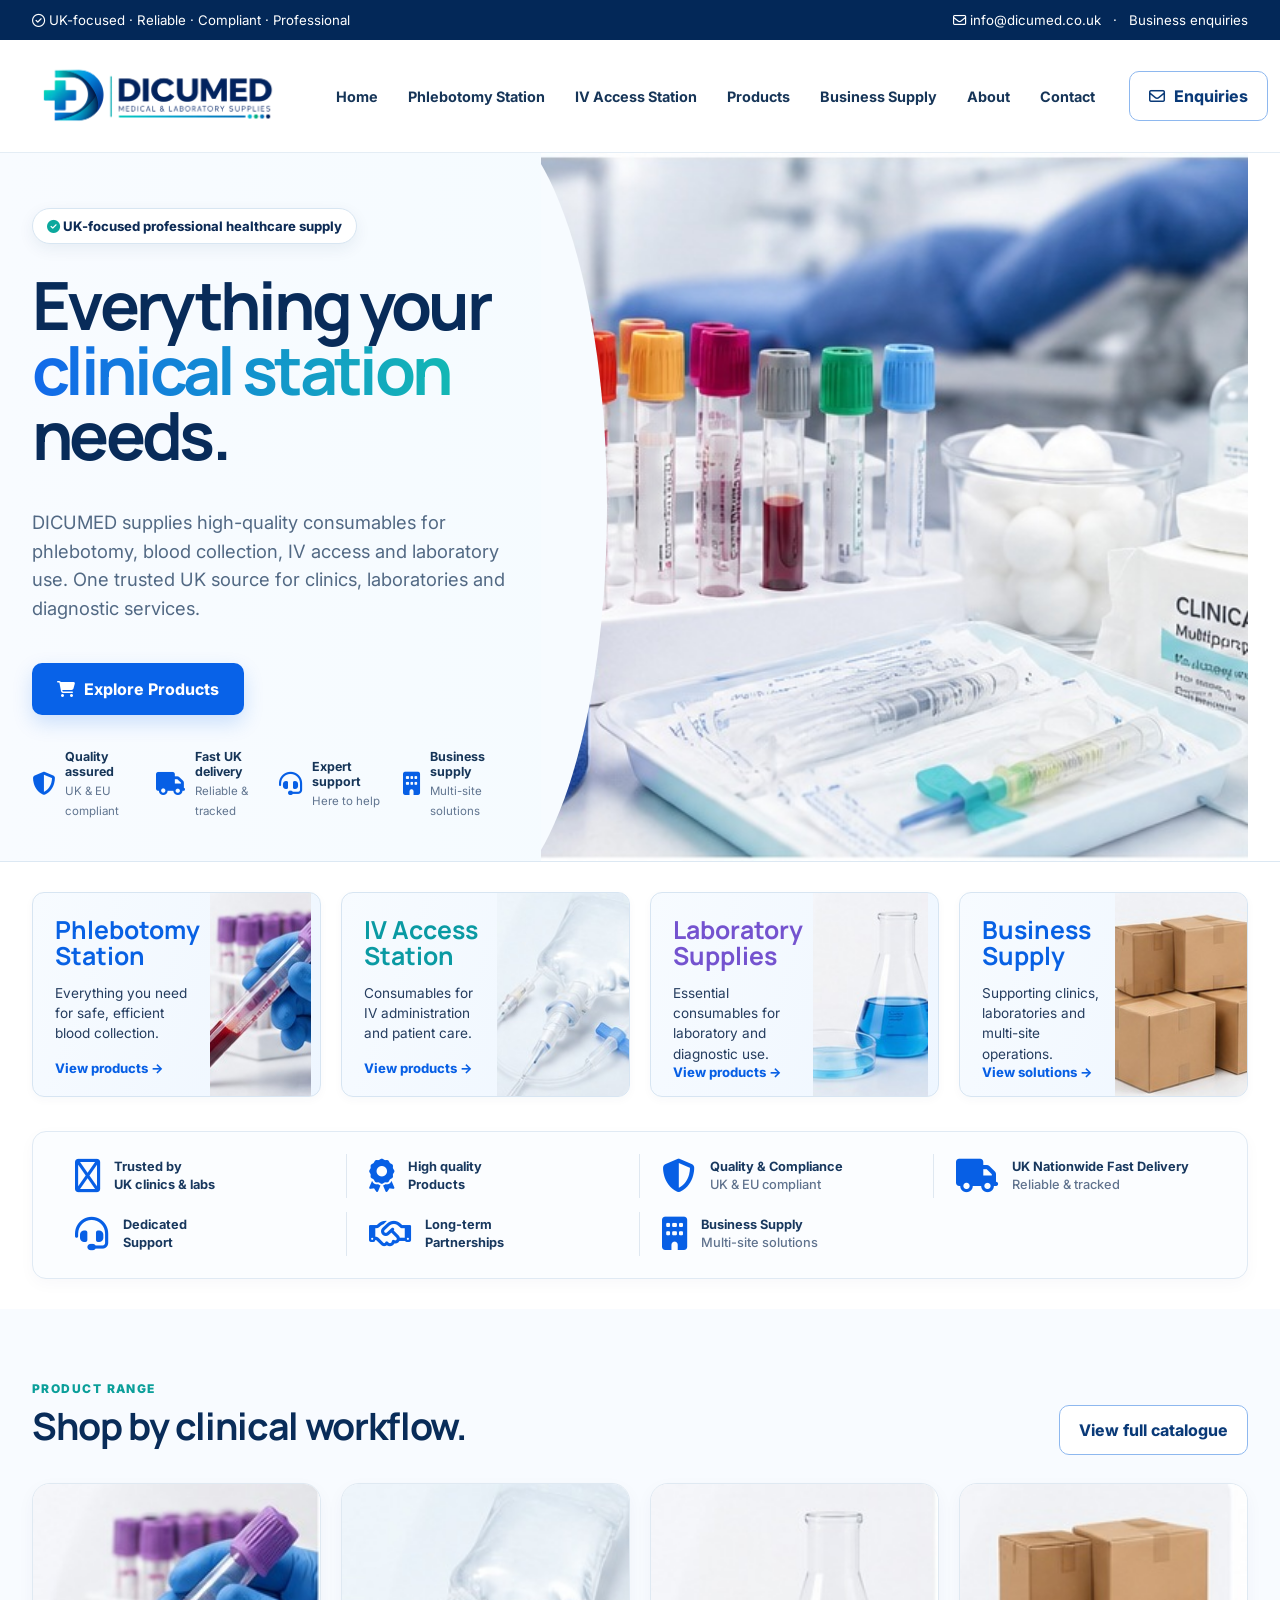
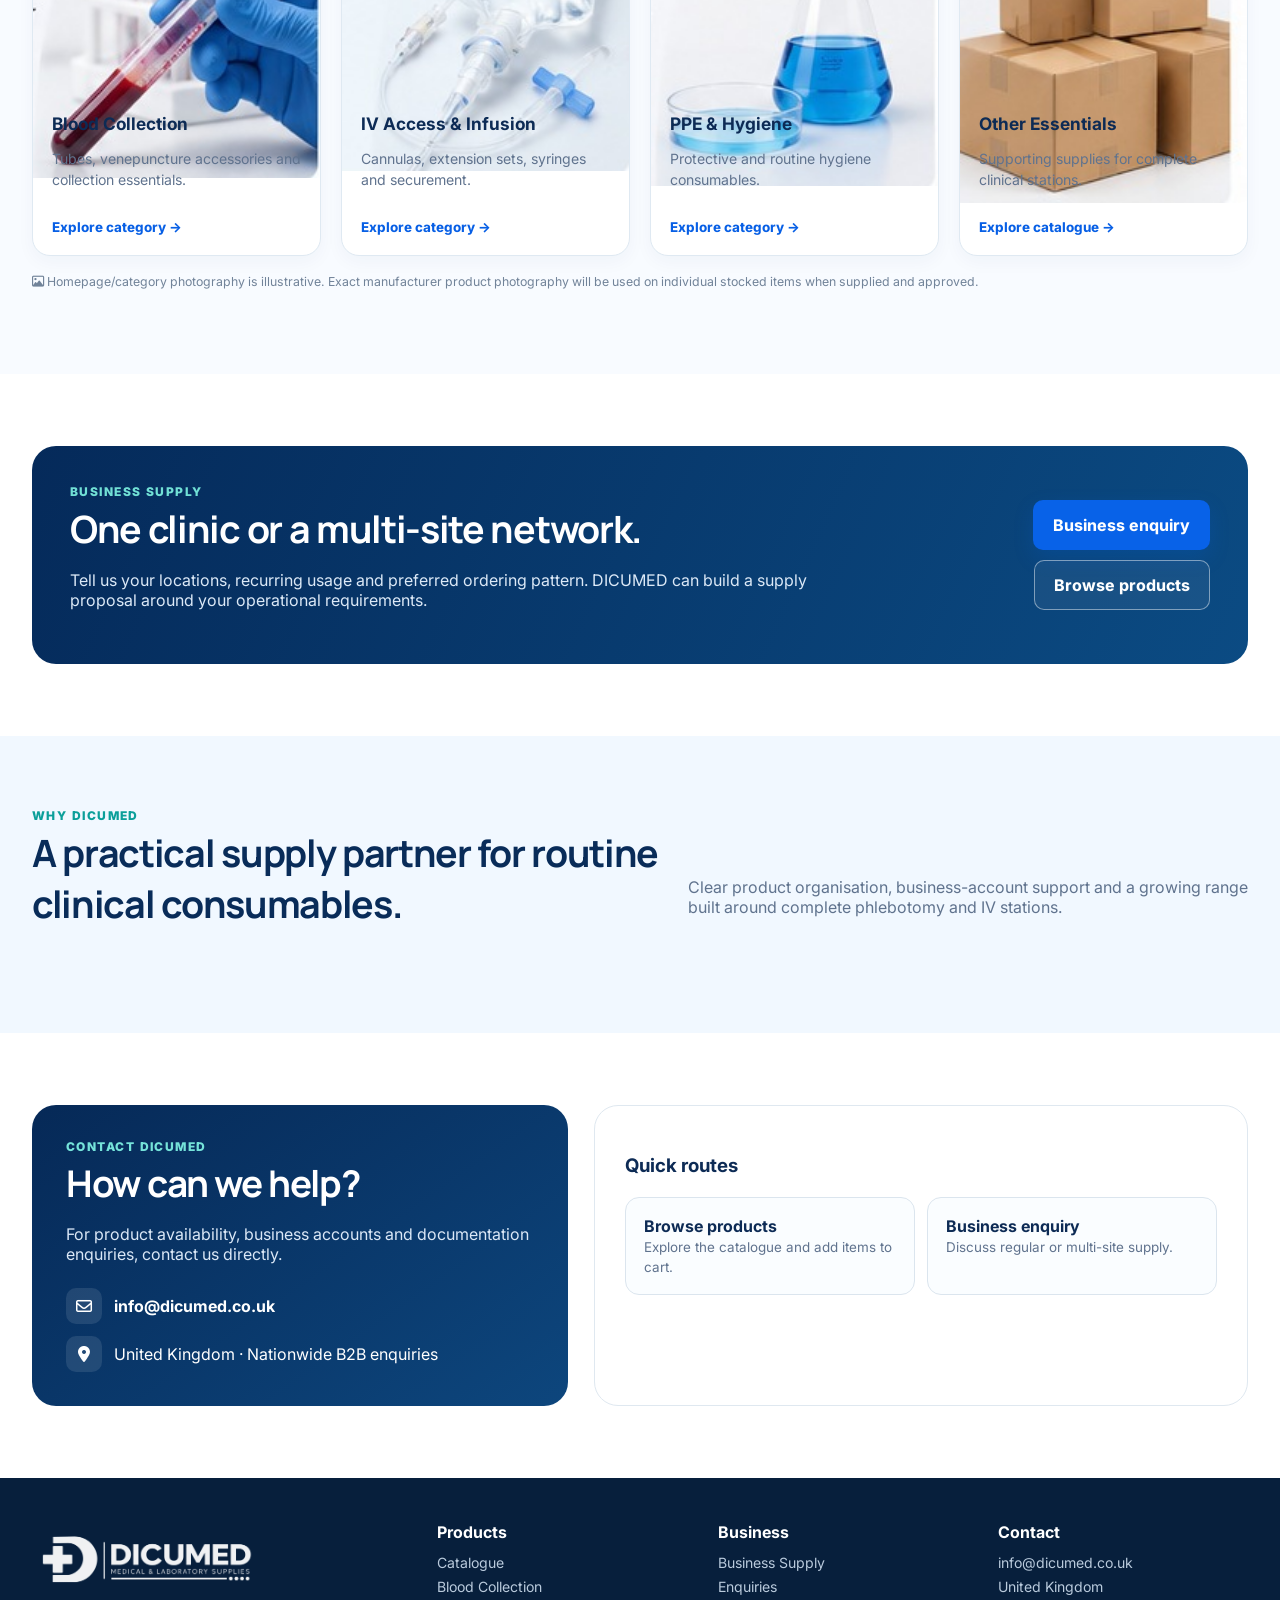
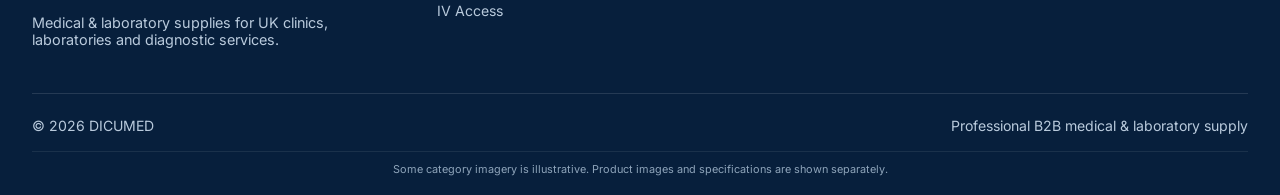
==== commit 50ee9e22: "Add files via upload" ====
--- a/index.html
+++ b/index.html
@@ -48,4 +48,4 @@
 <section id="about" class="section tint"><div class="wrap"><div class="sectionHead"><div><div class="kicker">Why DICUMED</div><h2>A practical supply partner for routine clinical consumables.</h2></div><p>Clear product organisation, business-account support and a growing range built around complete phlebotomy and IV stations.</p></div></div></section>
 
 <section id="contact" class="section"><div class="wrap contactGrid"><div class="contactPanel"><div class="kicker">Contact DICUMED</div><h2>How can we help?</h2><p>For product availability, business accounts and documentation enquiries, contact us directly.</p><div class="contactPoints"><div><i class="fa-regular fa-envelope"></i><a href="mailto:info@dicumed.co.uk"><strong>info@dicumed.co.uk</strong></a></div><div><i class="fa-solid fa-location-dot"></i><span>United Kingdom · Nationwide B2B enquiries</span></div></div></div><div class="enquiryBox"><h3>Quick routes</h3><div class="enquiryChoices"><a class="choice" href="catalogue.html"><strong>Browse products</strong><span>Explore the catalogue and add items to cart.</span></a><a class="choice" href="mailto:info@dicumed.co.uk?subject=DICUMED%20Business%20Enquiry"><strong>Business enquiry</strong><span>Discuss regular or multi-site supply.</span></a></div></div></div></section>
-</main><footer class="footer"><div class="wrap footerGrid"><div><img class="footerLogo" src="logo.png" alt="DICUMED"><p>Medical & laboratory supplies for UK clinics, laboratories and diagnostic services.</p></div><div><h4>Products</h4><a href="catalogue.html">Catalogue</a><a href="category.html?cat=blood-collection">Blood Collection</a><a href="category.html?cat=iv-access">IV Access</a></div><div><h4>Business</h4><a href="index.html#business">Business Supply</a><a href="mailto:info@dicumed.co.uk">Enquiries</a></div><div><h4>Contact</h4><a href="mailto:info@dicumed.co.uk">info@dicumed.co.uk</a><span>United Kingdom</span></div></div><div class="wrap footerBottom"><span>© 2026 DICUMED</span><span>Professional B2B medical & laboratory supply</span></div></footer></body></html>+</main><footer class="footer"><div class="wrap footerGrid"><div><img class="footerLogo" src="logo.png" alt="DICUMED"><p>Medical & laboratory supplies for UK clinics, laboratories and diagnostic services.</p></div><div><h4>Products</h4><a href="catalogue.html">Catalogue</a><a href="category.html?cat=blood-collection">Blood Collection</a><a href="category.html?cat=iv-access">IV Access</a></div><div><h4>Business</h4><a href="index.html#business">Business Supply</a><a href="mailto:info@dicumed.co.uk">Enquiries</a></div><div><h4>Contact</h4><a href="mailto:info@dicumed.co.uk">info@dicumed.co.uk</a><span>United Kingdom</span></div></div><div class="wrap footerBottom"><span>© 2026 DICUMED</span><span>Professional B2B medical & laboratory supply</span></div><div class="wrap footerNote">Some category imagery is illustrative. Product images and specifications are shown separately.</div></footer></body></html>
--- a/assets/style.css
+++ b/assets/style.css
@@ -142,3 +142,13 @@
 .homeCard{min-height:205px}
 .homeCardText p{max-width:180px}
 .benefitStrip .wrap{box-shadow:0 5px 16px rgba(8,43,87,.03)}
+
+.footerNote{
+  margin-top:10px;
+  padding-top:10px;
+  border-top:1px solid rgba(255,255,255,.08);
+  color:#8ea4ba;
+  font-size:.68rem;
+  line-height:1.45;
+  text-align:center;
+}
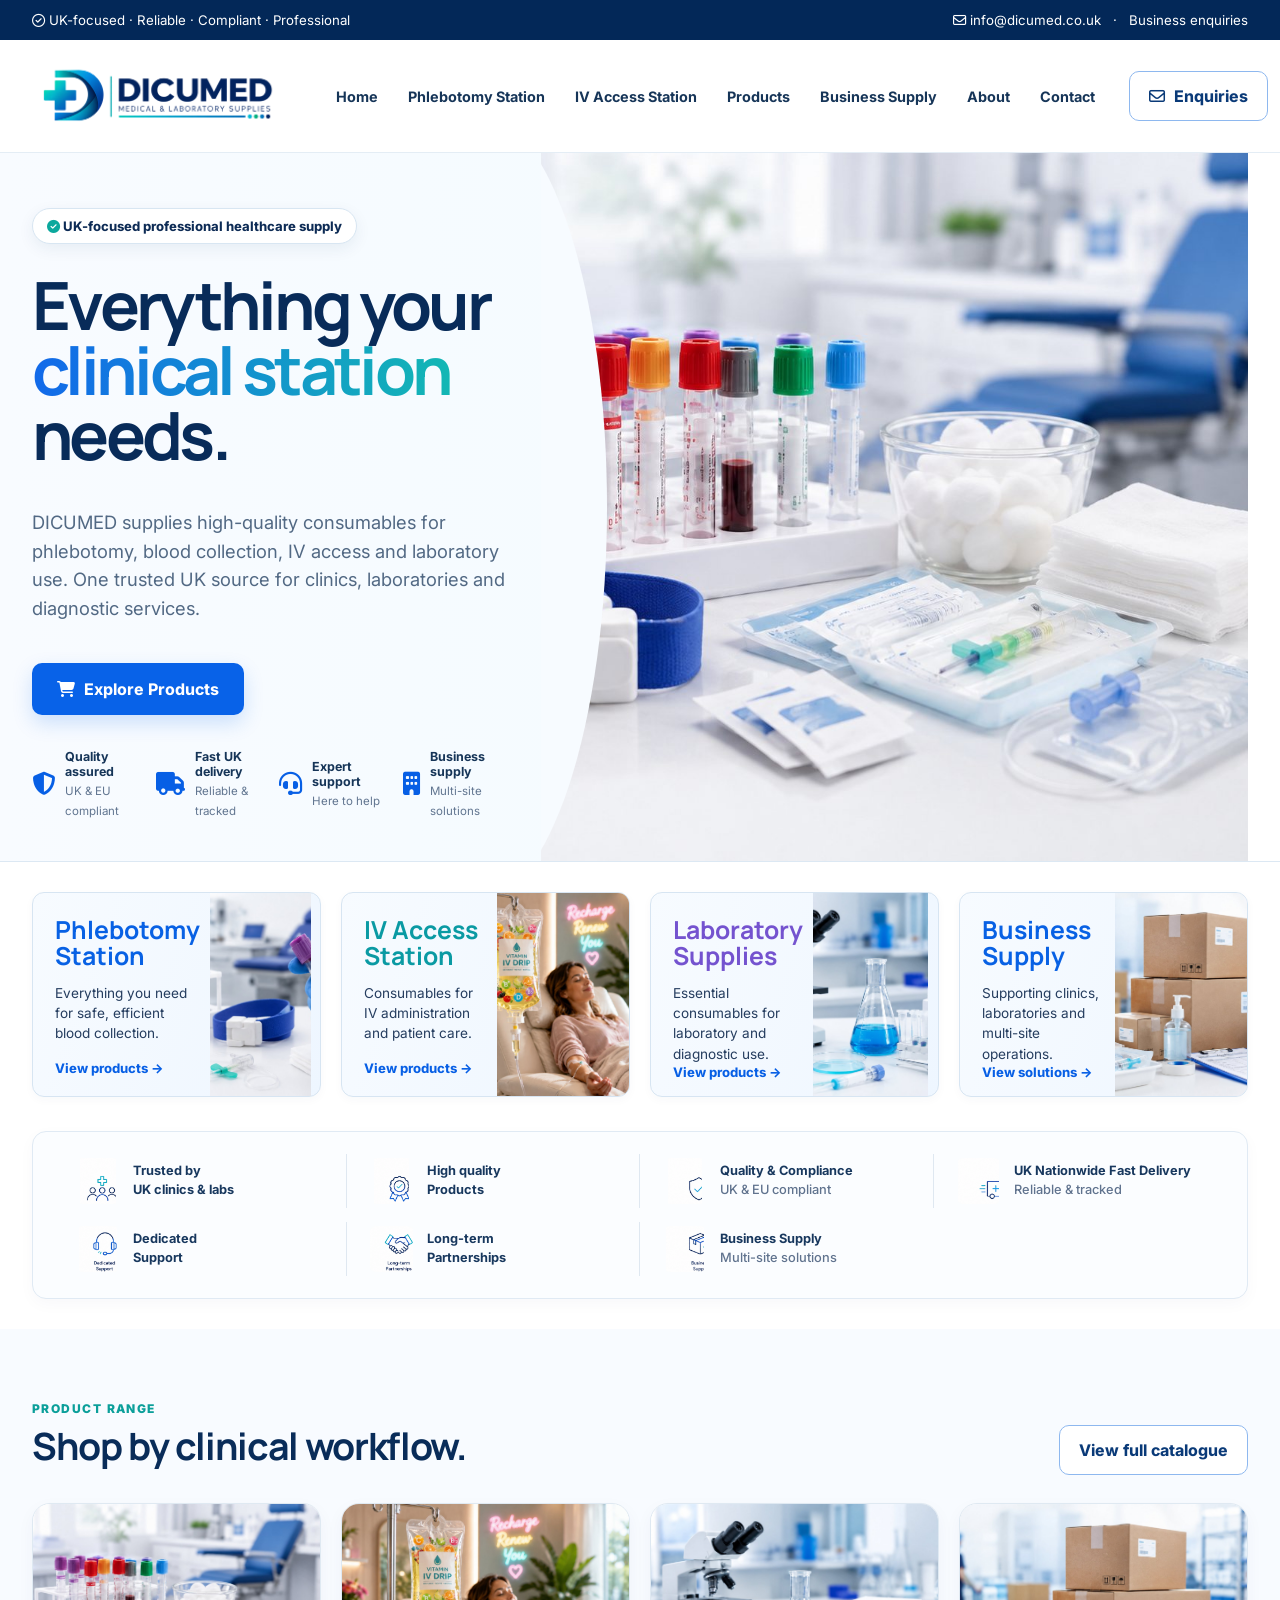
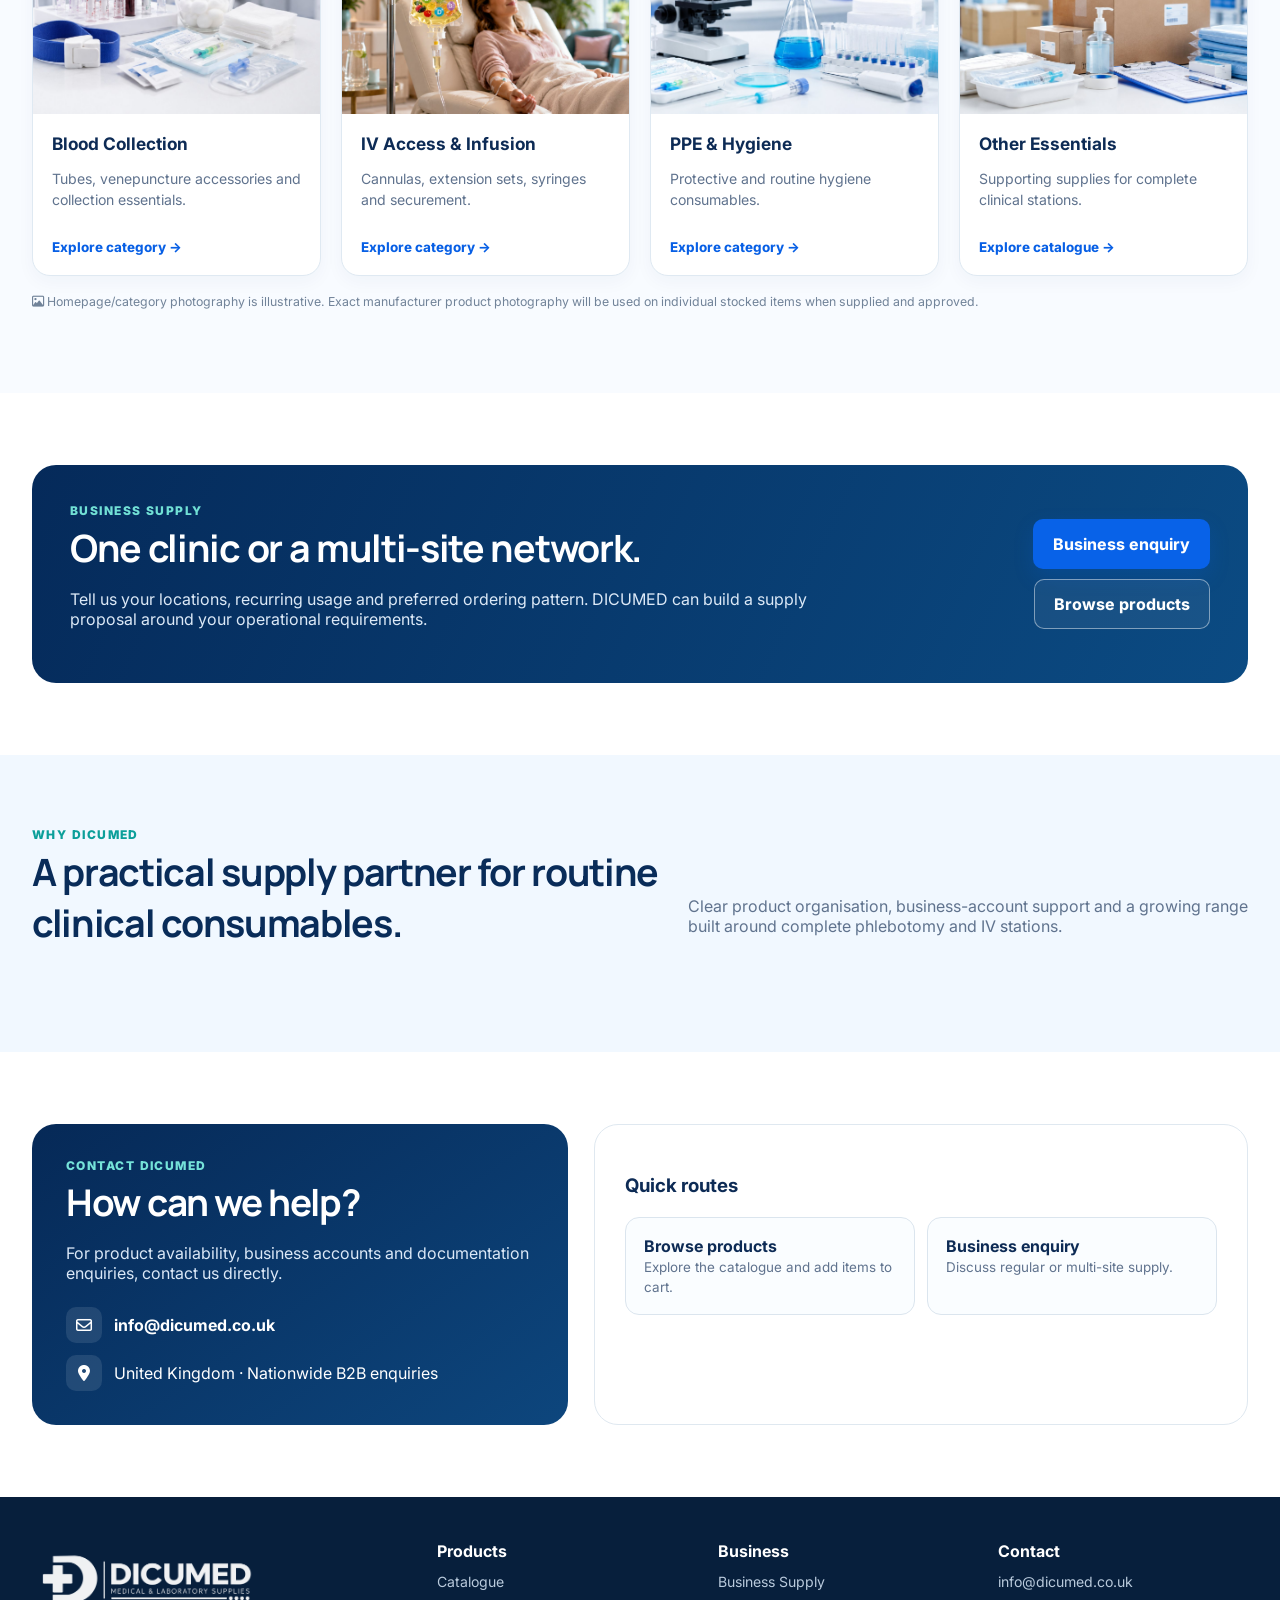
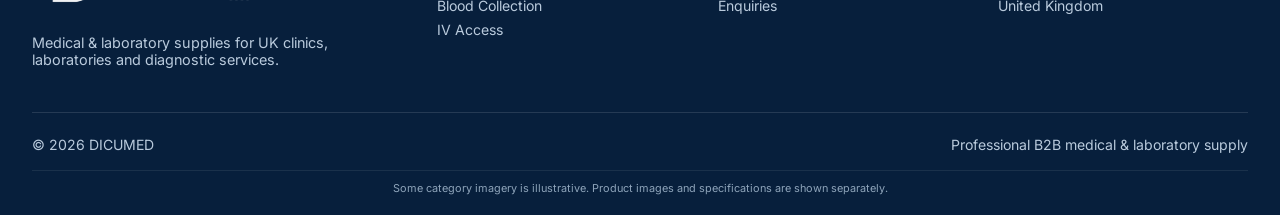
==== commit ce19ec99: "Add files via upload" ====
--- a/index.html
+++ b/index.html
@@ -13,32 +13,32 @@
 <div class="heroBtns"><a class="btn primary heroCta" href="catalogue.html"><i class="fa-solid fa-cart-shopping"></i> Explore Products</a></div>
 <div class="miniBenefits"><div><i class="fa-solid fa-shield-halved"></i><span><b>Quality assured</b><small>UK & EU compliant</small></span></div><div><i class="fa-solid fa-truck"></i><span><b>Fast UK delivery</b><small>Reliable & tracked</small></span></div><div><i class="fa-solid fa-headset"></i><span><b>Expert support</b><small>Here to help</small></span></div><div><i class="fa-solid fa-building"></i><span><b>Business supply</b><small>Multi-site solutions</small></span></div></div>
 </div>
-<div class="heroPhoto"><img src="assets/images/hero-photo.jpg" alt="Illustrative phlebotomy and clinical station supplies"></div>
+<div class="heroPhoto"><img src="assets/images/phlebotomy-main.jpg" alt="Illustrative phlebotomy and clinical station supplies"></div>
 </div></section>
 
 <section id="stations" class="homeCards"><div class="wrap homeCardGrid">
-<a class="homeCard" href="category.html?cat=phlebotomy-essentials"><div class="homeCardText"><h2>Phlebotomy<br>Station</h2><p>Everything you need for safe, efficient blood collection.</p><span>View products →</span></div><img src="assets/images/phlebotomy-photo.jpg" alt="Illustrative phlebotomy station"></a>
-<a class="homeCard tealCard" href="category.html?cat=iv-access"><div class="homeCardText"><h2>IV Access<br>Station</h2><p>Consumables for IV administration and patient care.</p><span>View products →</span></div><img src="assets/images/iv-access-photo.jpg" alt="Illustrative IV access supplies"></a>
-<a class="homeCard purpleCard" href="catalogue.html"><div class="homeCardText"><h2>Laboratory<br>Supplies</h2><p>Essential consumables for laboratory and diagnostic use.</p><span>View products →</span></div><img src="assets/images/laboratory-photo.jpg" alt="Illustrative laboratory supplies"></a>
-<a class="homeCard" href="#business"><div class="homeCardText"><h2>Business<br>Supply</h2><p>Supporting clinics, laboratories and multi-site operations.</p><span>View solutions →</span></div><img src="assets/images/business-photo.jpg" alt="Illustrative business supply boxes"></a>
+<a class="homeCard" href="category.html?cat=phlebotomy-essentials"><div class="homeCardText"><h2>Phlebotomy<br>Station</h2><p>Everything you need for safe, efficient blood collection.</p><span>View products →</span></div><img src="assets/images/phlebotomy-secondary.jpg" alt="Illustrative phlebotomy station"></a>
+<a class="homeCard tealCard" href="category.html?cat=iv-access"><div class="homeCardText"><h2>IV Access<br>Station</h2><p>Consumables for IV administration and patient care.</p><span>View products →</span></div><img src="assets/images/iv-main.jpg" alt="Illustrative IV access supplies"></a>
+<a class="homeCard purpleCard" href="catalogue.html"><div class="homeCardText"><h2>Laboratory<br>Supplies</h2><p>Essential consumables for laboratory and diagnostic use.</p><span>View products →</span></div><img src="assets/images/laboratory-main.jpg" alt="Illustrative laboratory supplies"></a>
+<a class="homeCard" href="#business"><div class="homeCardText"><h2>Business<br>Supply</h2><p>Supporting clinics, laboratories and multi-site operations.</p><span>View solutions →</span></div><img src="assets/images/business-main.jpg" alt="Illustrative business supply boxes"></a>
 </div></section>
 
 <section class="benefitStrip"><div class="wrap">
-<div><i class="fa-regular fa-user-group"></i><b>Trusted by<br>UK clinics &amp; labs</b></div>
-<div><i class="fa-solid fa-award"></i><b>High quality<br>Products</b></div>
-<div><i class="fa-solid fa-shield-halved"></i><b>Quality &amp; Compliance<br><span>UK &amp; EU compliant</span></b></div>
-<div><i class="fa-solid fa-truck"></i><b>UK Nationwide Fast Delivery<br><span>Reliable &amp; tracked</span></b></div>
-<div><i class="fa-solid fa-headset"></i><b>Dedicated<br>Support</b></div>
-<div><i class="fa-regular fa-handshake"></i><b>Long-term<br>Partnerships</b></div>
-<div><i class="fa-solid fa-building"></i><b>Business Supply<br><span>Multi-site solutions</span></b></div>
+<div><img class="benefitIcon" src="assets/icons/trusted.png" alt=""><b>Trusted by<br>UK clinics &amp; labs</b></div>
+<div><img class="benefitIcon" src="assets/icons/quality.png" alt=""><b>High quality<br>Products</b></div>
+<div><img class="benefitIcon" src="assets/icons/compliance.png" alt=""><b>Quality &amp; Compliance<br><span>UK &amp; EU compliant</span></b></div>
+<div><img class="benefitIcon" src="assets/icons/delivery.png" alt=""><b>UK Nationwide Fast Delivery<br><span>Reliable &amp; tracked</span></b></div>
+<div><img class="benefitIcon" src="assets/icons/support.png" alt=""><b>Dedicated<br>Support</b></div>
+<div><img class="benefitIcon" src="assets/icons/partnership.png" alt=""><b>Long-term<br>Partnerships</b></div>
+<div><img class="benefitIcon" src="assets/icons/business.png" alt=""><b>Business Supply<br><span>Multi-site solutions</span></b></div>
 </div></section>
 
 <section class="section soft"><div class="wrap"><div class="sectionHead"><div><div class="kicker">Product range</div><h2>Shop by clinical workflow.</h2></div><a class="btn outline" href="catalogue.html">View full catalogue</a></div>
 <div class="categoryGrid photoCats">
-<a class="catCard" href="category.html?cat=blood-collection"><div class="catVisual photo"><img src="assets/images/category-phlebotomy.jpg" alt="Illustrative blood collection supplies"></div><div class="catBody"><h3>Blood Collection</h3><p>Tubes, venepuncture accessories and collection essentials.</p><span class="link">Explore category →</span></div></a>
-<a class="catCard" href="category.html?cat=iv-access"><div class="catVisual photo"><img src="assets/images/category-iv.jpg" alt="Illustrative IV access supplies"></div><div class="catBody"><h3>IV Access & Infusion</h3><p>Cannulas, extension sets, syringes and securement.</p><span class="link">Explore category →</span></div></a>
-<a class="catCard" href="category.html?cat=ppe-hygiene"><div class="catVisual photo"><img src="assets/images/category-lab.jpg" alt="Illustrative laboratory supplies"></div><div class="catBody"><h3>PPE & Hygiene</h3><p>Protective and routine hygiene consumables.</p><span class="link">Explore category →</span></div></a>
-<a class="catCard" href="catalogue.html"><div class="catVisual photo"><img src="assets/images/category-business.jpg" alt="Illustrative business supply"></div><div class="catBody"><h3>Other Essentials</h3><p>Supporting supplies for complete clinical stations.</p><span class="link">Explore catalogue →</span></div></a>
+<a class="catCard" href="category.html?cat=blood-collection"><div class="catVisual photo"><img src="assets/images/phlebotomy-main.jpg" alt="Illustrative blood collection supplies"></div><div class="catBody"><h3>Blood Collection</h3><p>Tubes, venepuncture accessories and collection essentials.</p><span class="link">Explore category →</span></div></a>
+<a class="catCard" href="category.html?cat=iv-access"><div class="catVisual photo"><img src="assets/images/iv-main.jpg" alt="Illustrative IV access supplies"></div><div class="catBody"><h3>IV Access & Infusion</h3><p>Cannulas, extension sets, syringes and securement.</p><span class="link">Explore category →</span></div></a>
+<a class="catCard" href="category.html?cat=ppe-hygiene"><div class="catVisual photo"><img src="assets/images/laboratory-main.jpg" alt="Illustrative laboratory supplies"></div><div class="catBody"><h3>PPE & Hygiene</h3><p>Protective and routine hygiene consumables.</p><span class="link">Explore category →</span></div></a>
+<a class="catCard" href="catalogue.html"><div class="catVisual photo"><img src="assets/images/business-main.jpg" alt="Illustrative business supply"></div><div class="catBody"><h3>Other Essentials</h3><p>Supporting supplies for complete clinical stations.</p><span class="link">Explore catalogue →</span></div></a>
 </div>
 <p class="illustrativeNote"><i class="fa-regular fa-image"></i> Homepage/category photography is illustrative. Exact manufacturer product photography will be used on individual stocked items when supplied and approved.</p>
 </div></section>
--- a/assets/style.css
+++ b/assets/style.css
@@ -152,3 +152,28 @@
   line-height:1.45;
   text-align:center;
 }
+
+/* V7.4 exact selected imagery */
+.heroPhoto img{object-position:center center}
+.benefitIcon{
+  width:46px;
+  height:46px;
+  object-fit:contain;
+  flex:0 0 46px;
+  border-radius:8px;
+}
+.benefitStrip .wrap>div{
+  gap:12px;
+}
+.homeCard img{
+  object-position:center;
+}
+.homeCard.tealCard img{
+  object-position:45% center;
+}
+
+/* V7.6 exact user-selected image set */
+.heroPhoto img{object-fit:cover;object-position:center 52%}
+.homeCard img{object-fit:cover;object-position:center}
+.homeCard.tealCard img{object-position:center 46%}
+.categoryPhoto img{object-fit:cover;object-position:center}
